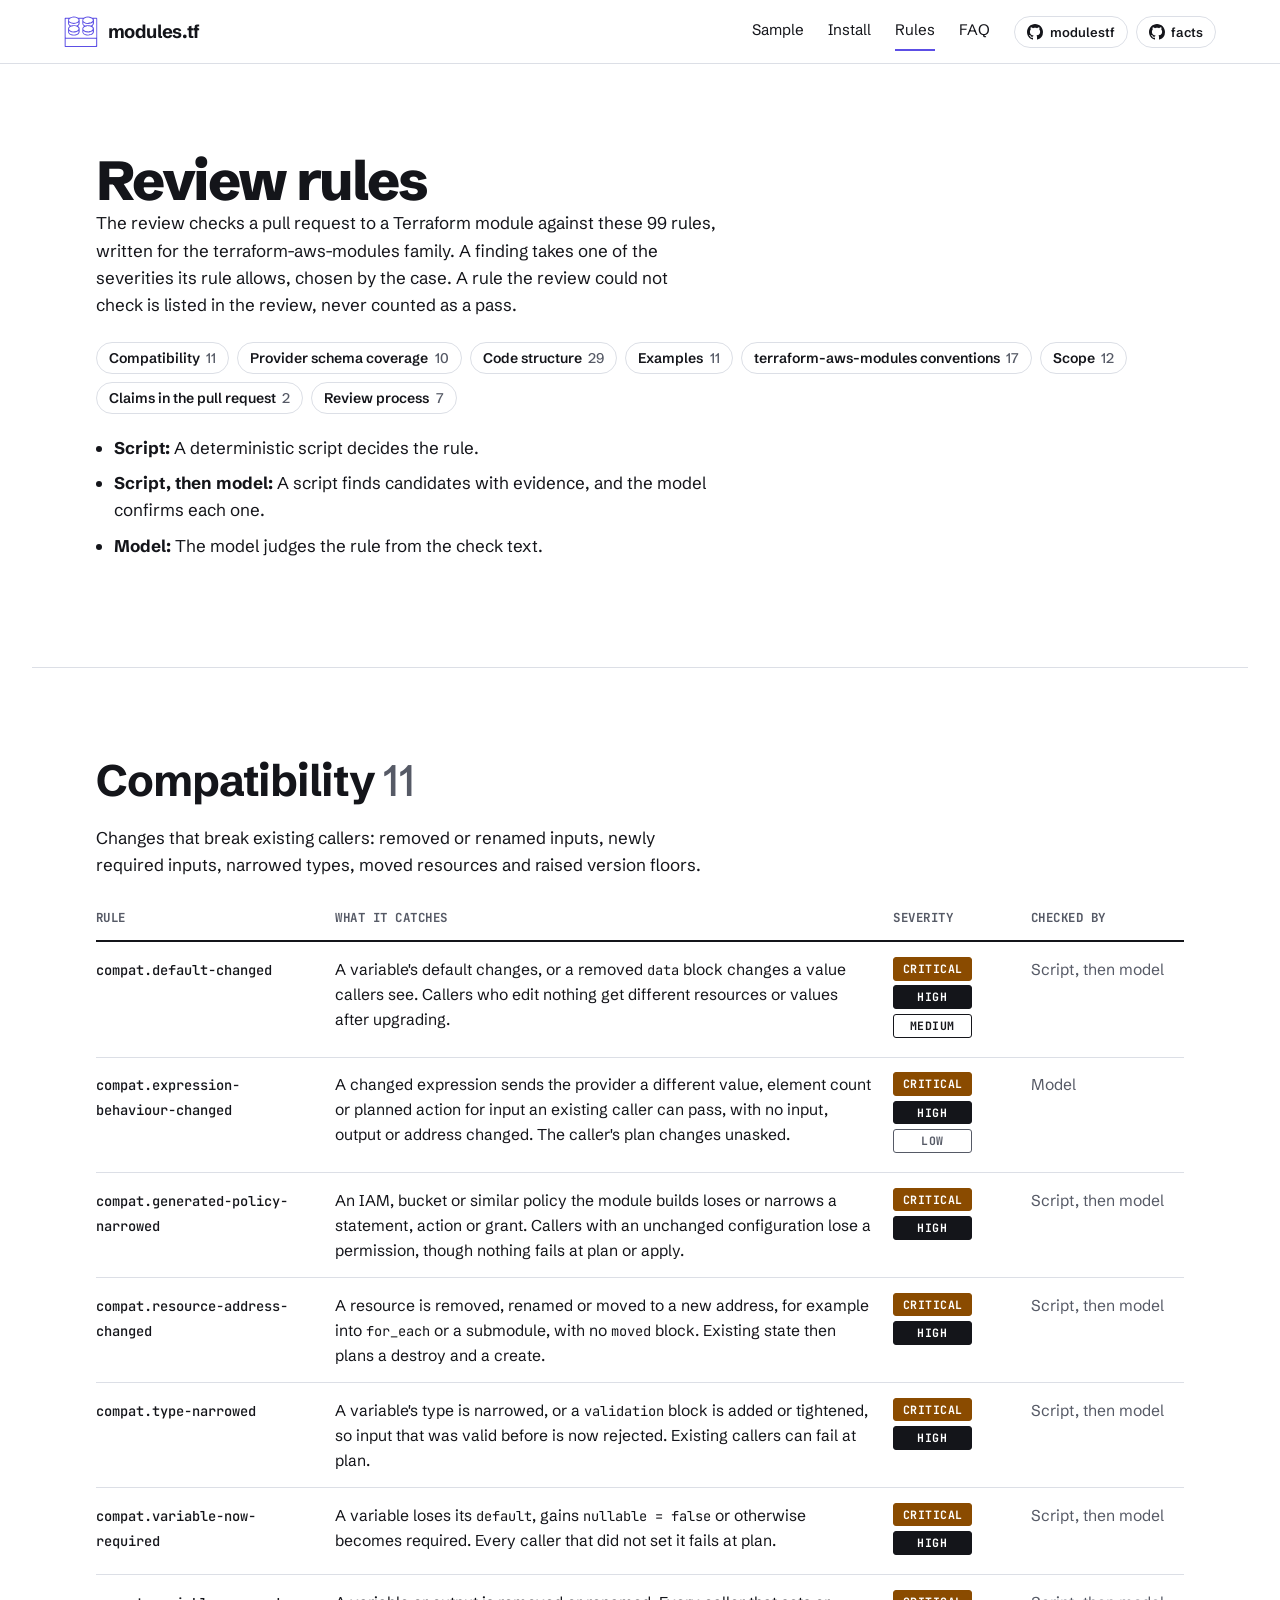
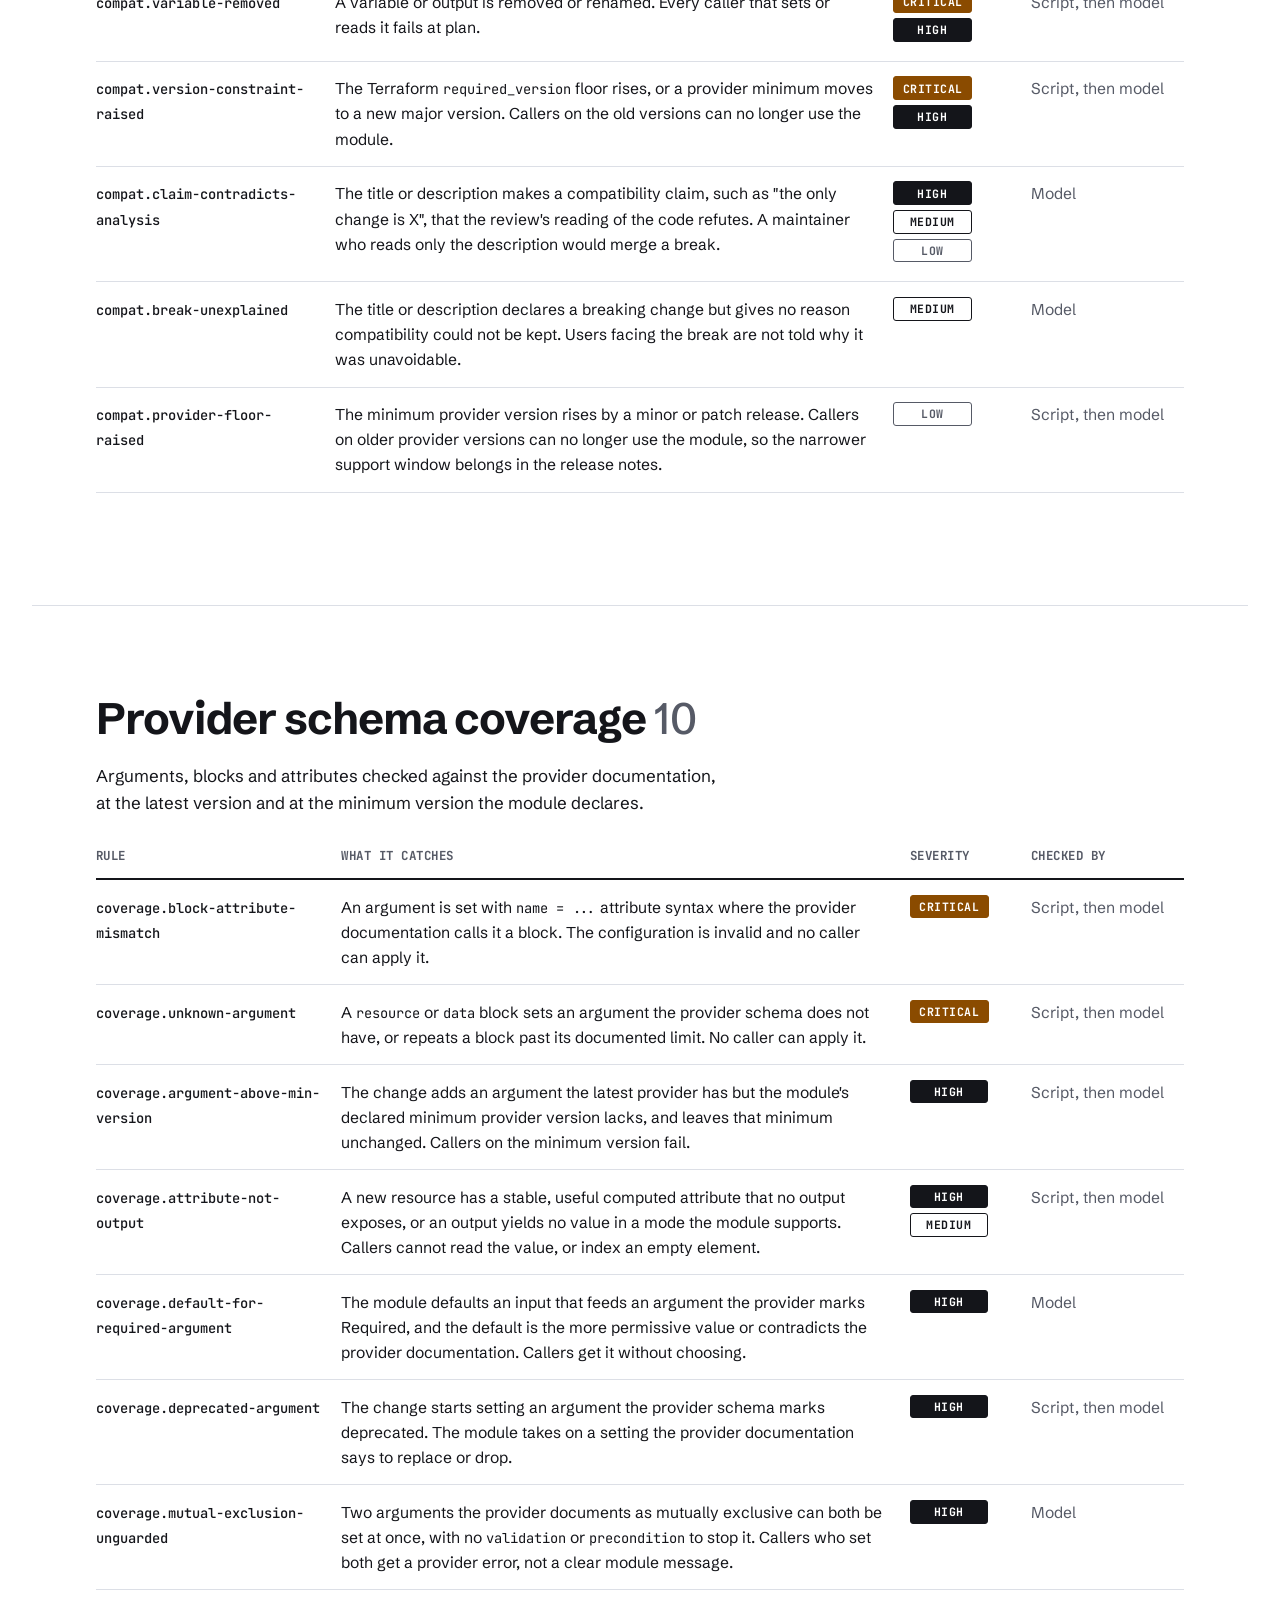
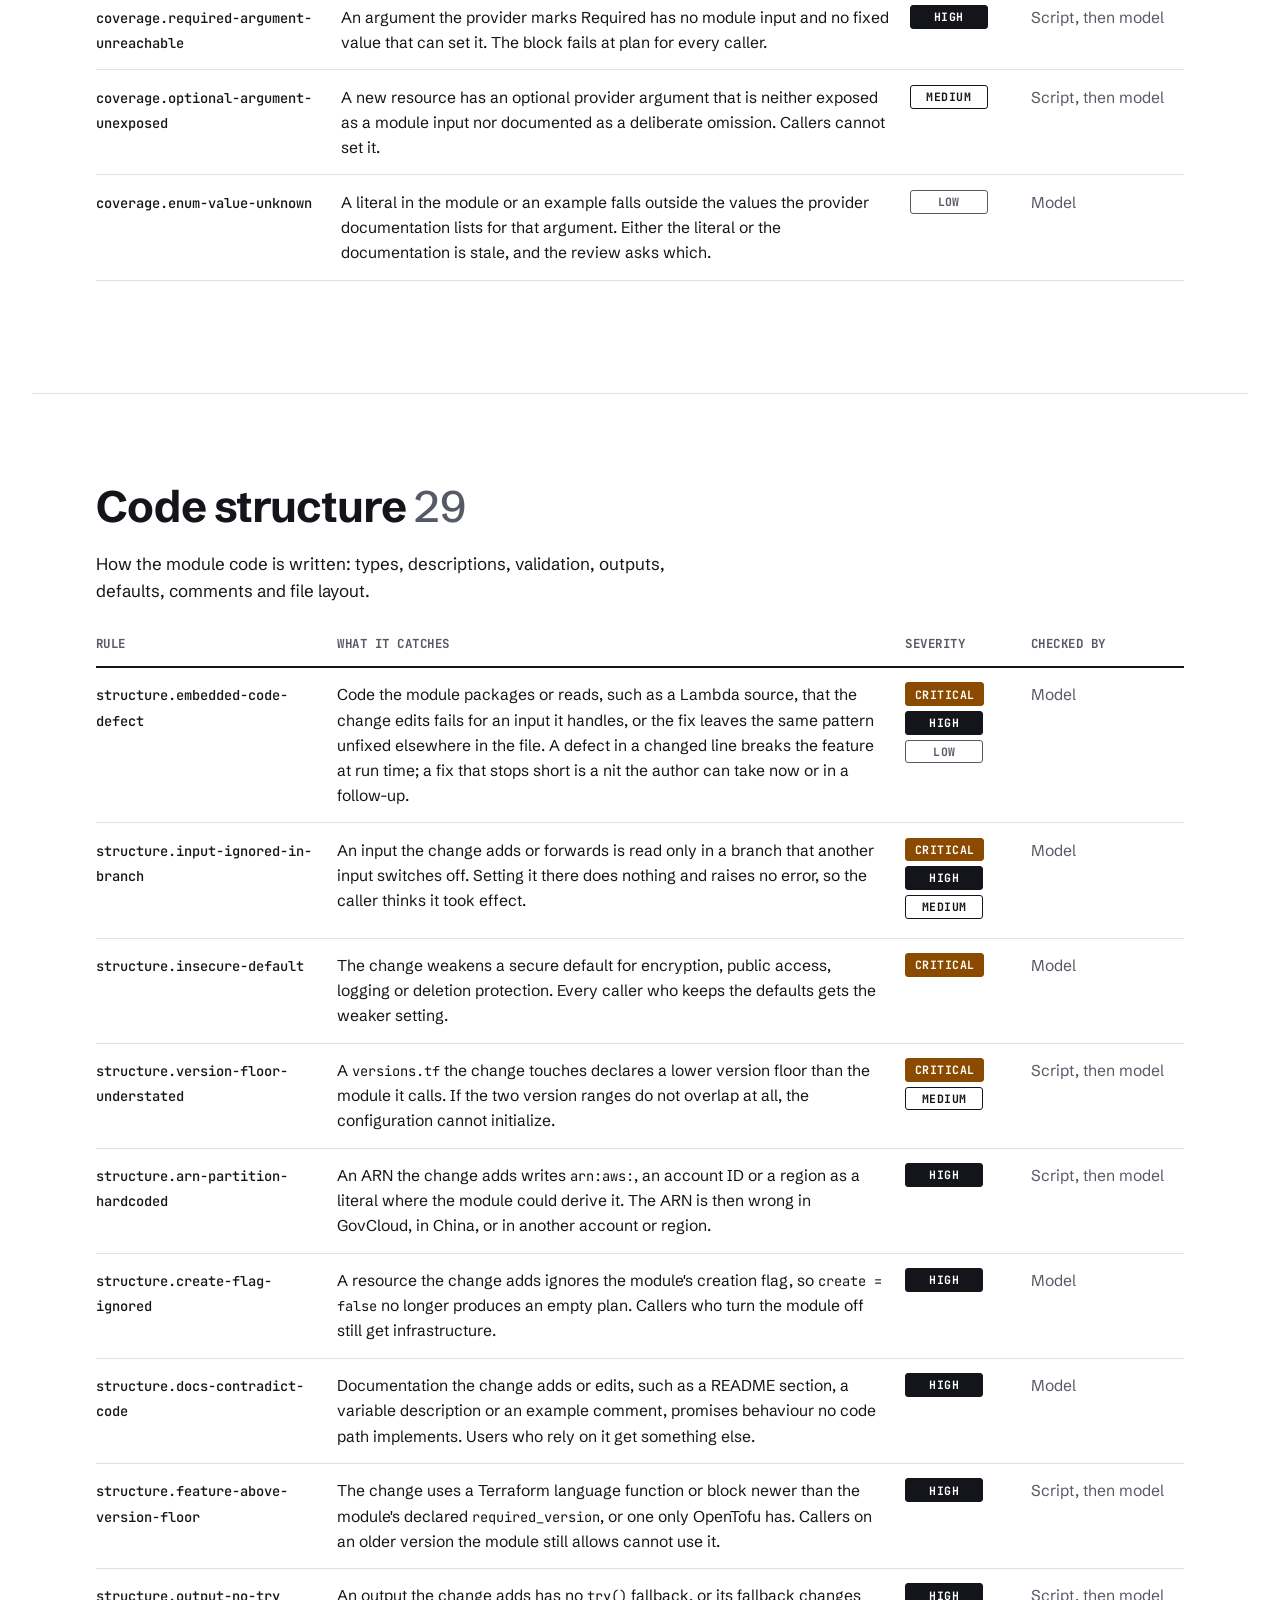
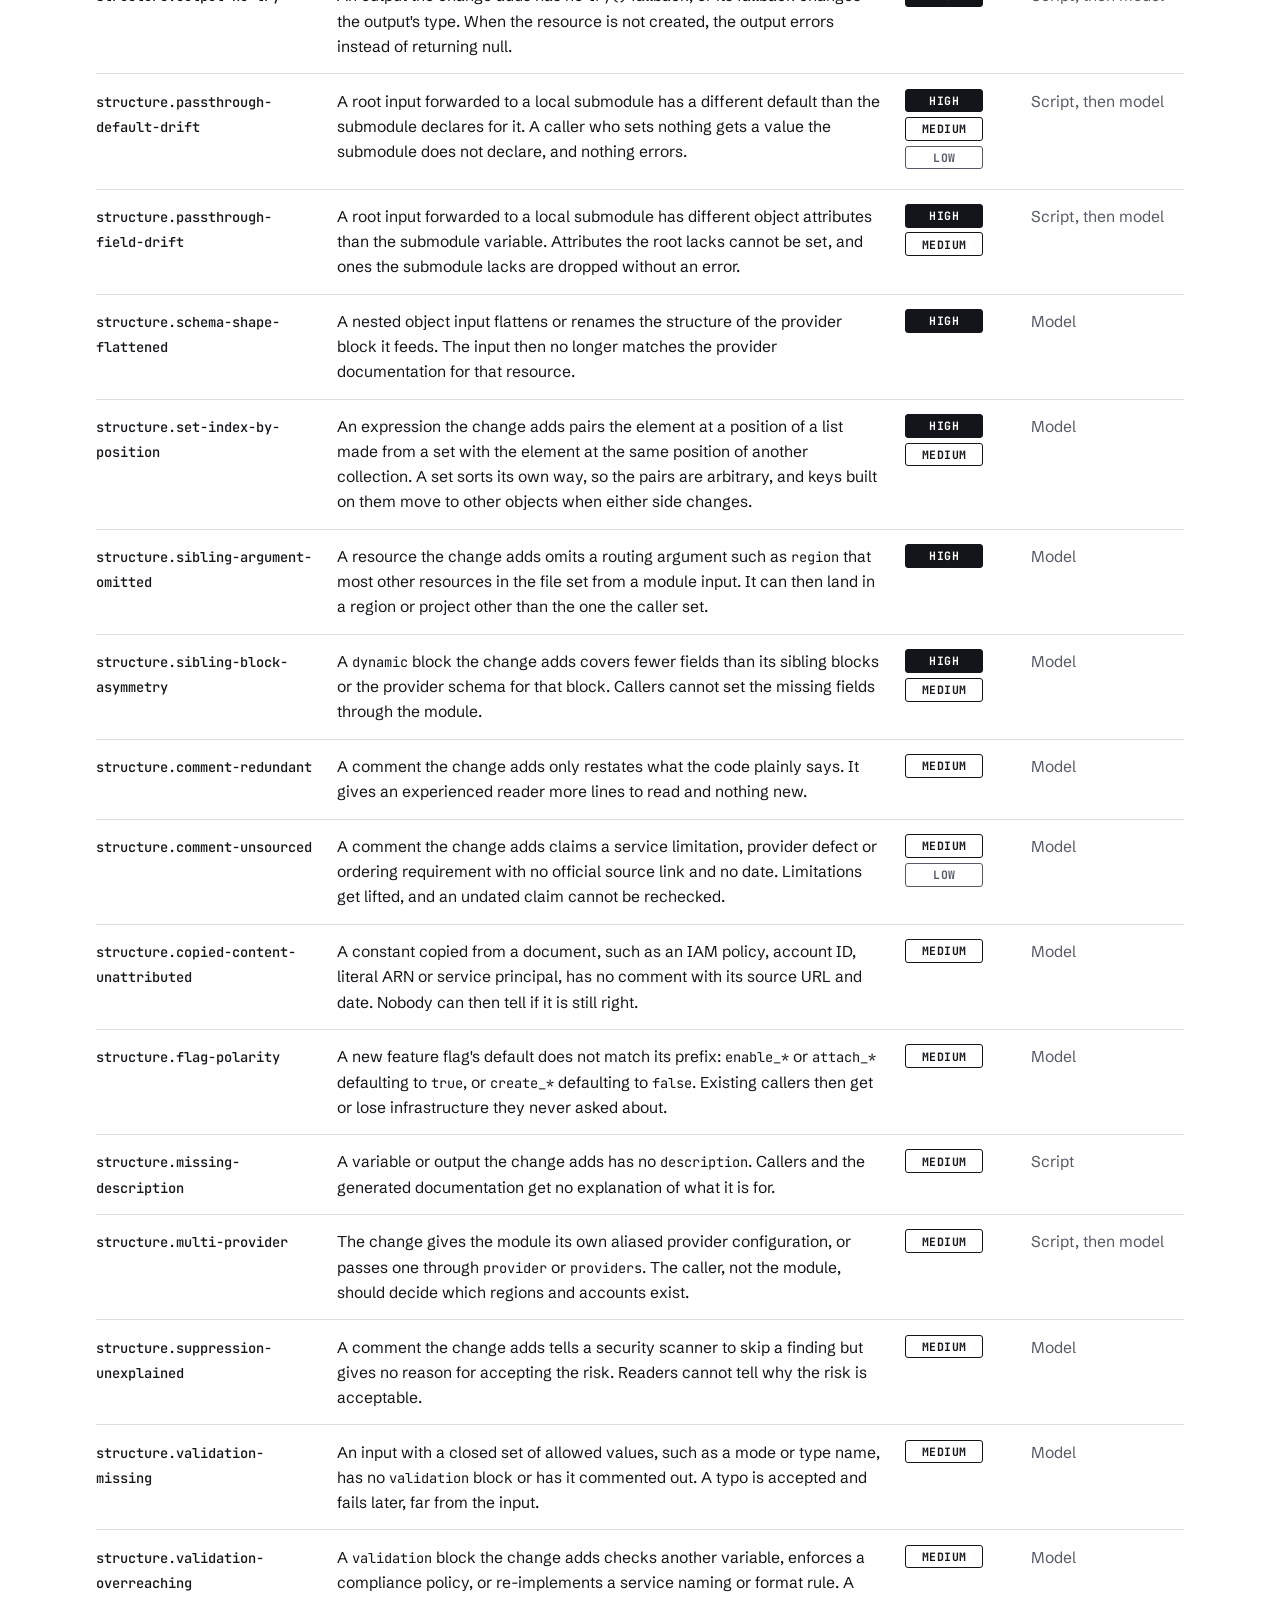
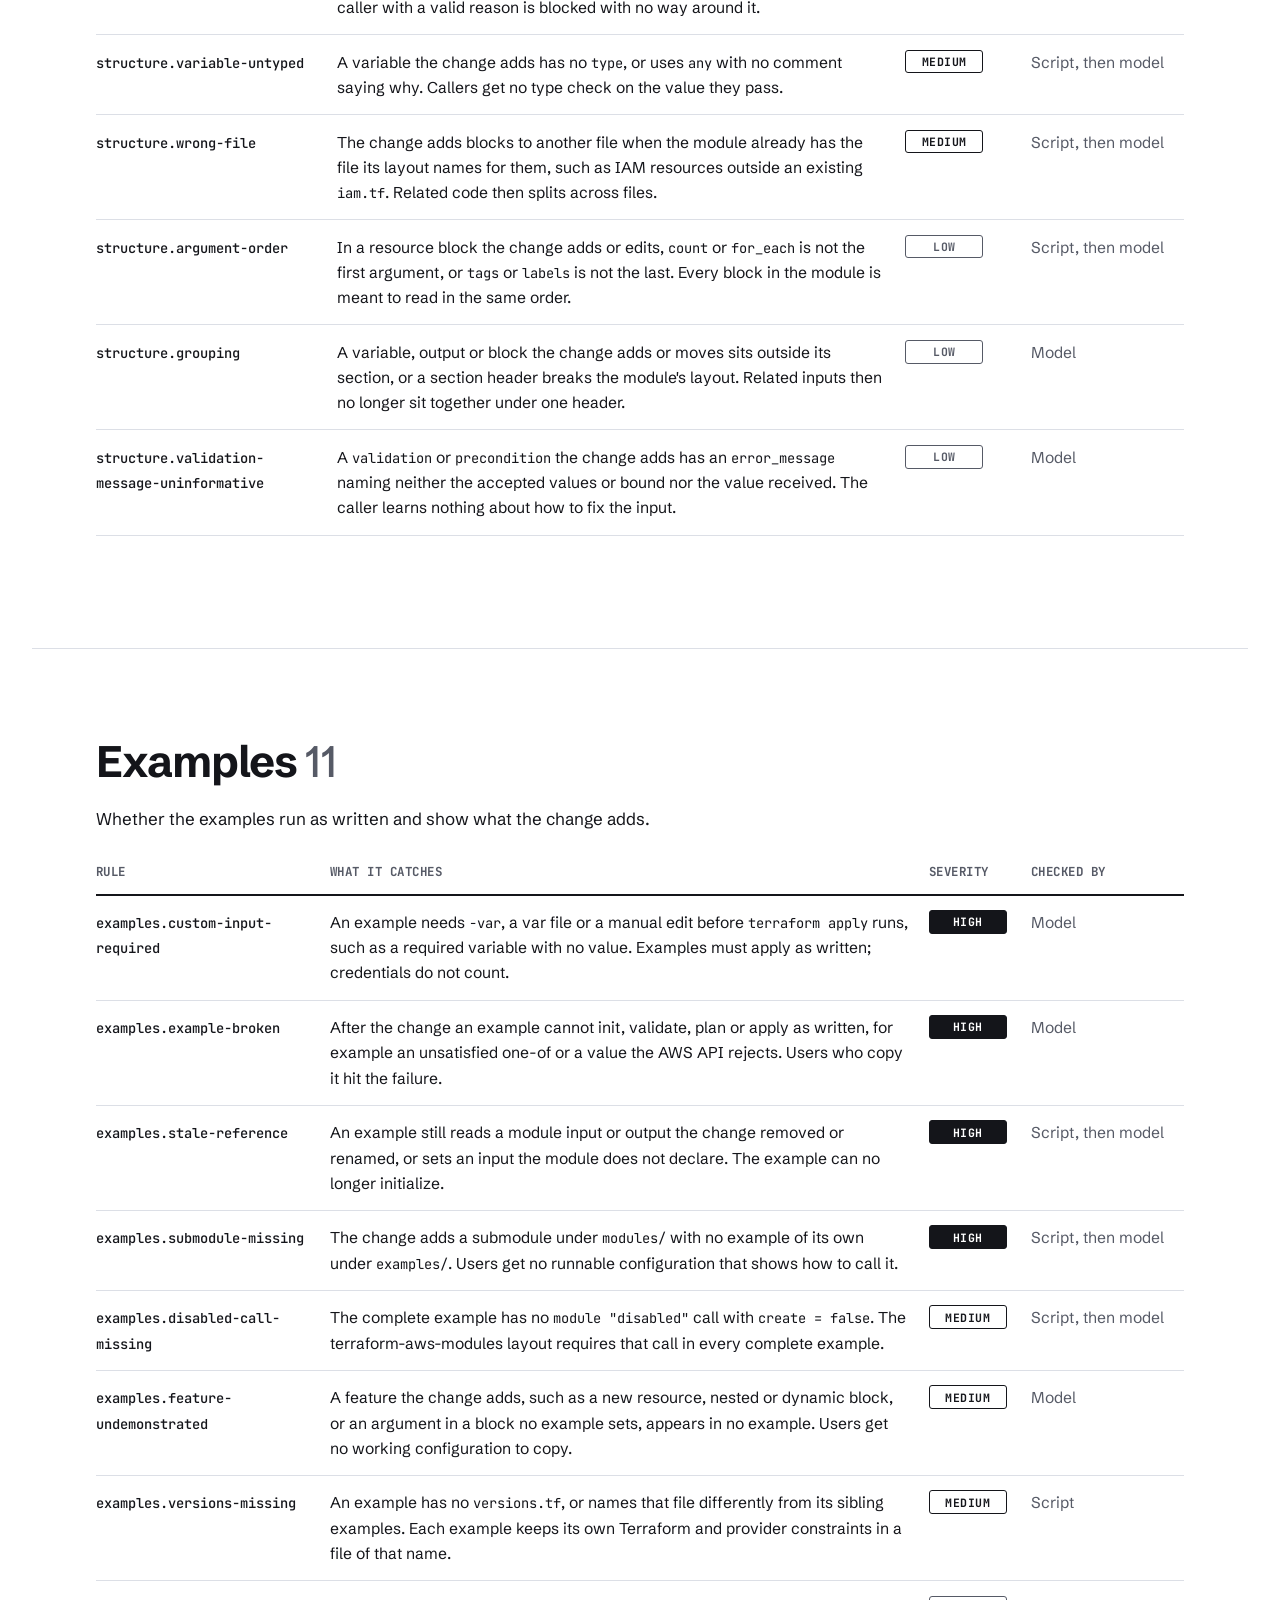
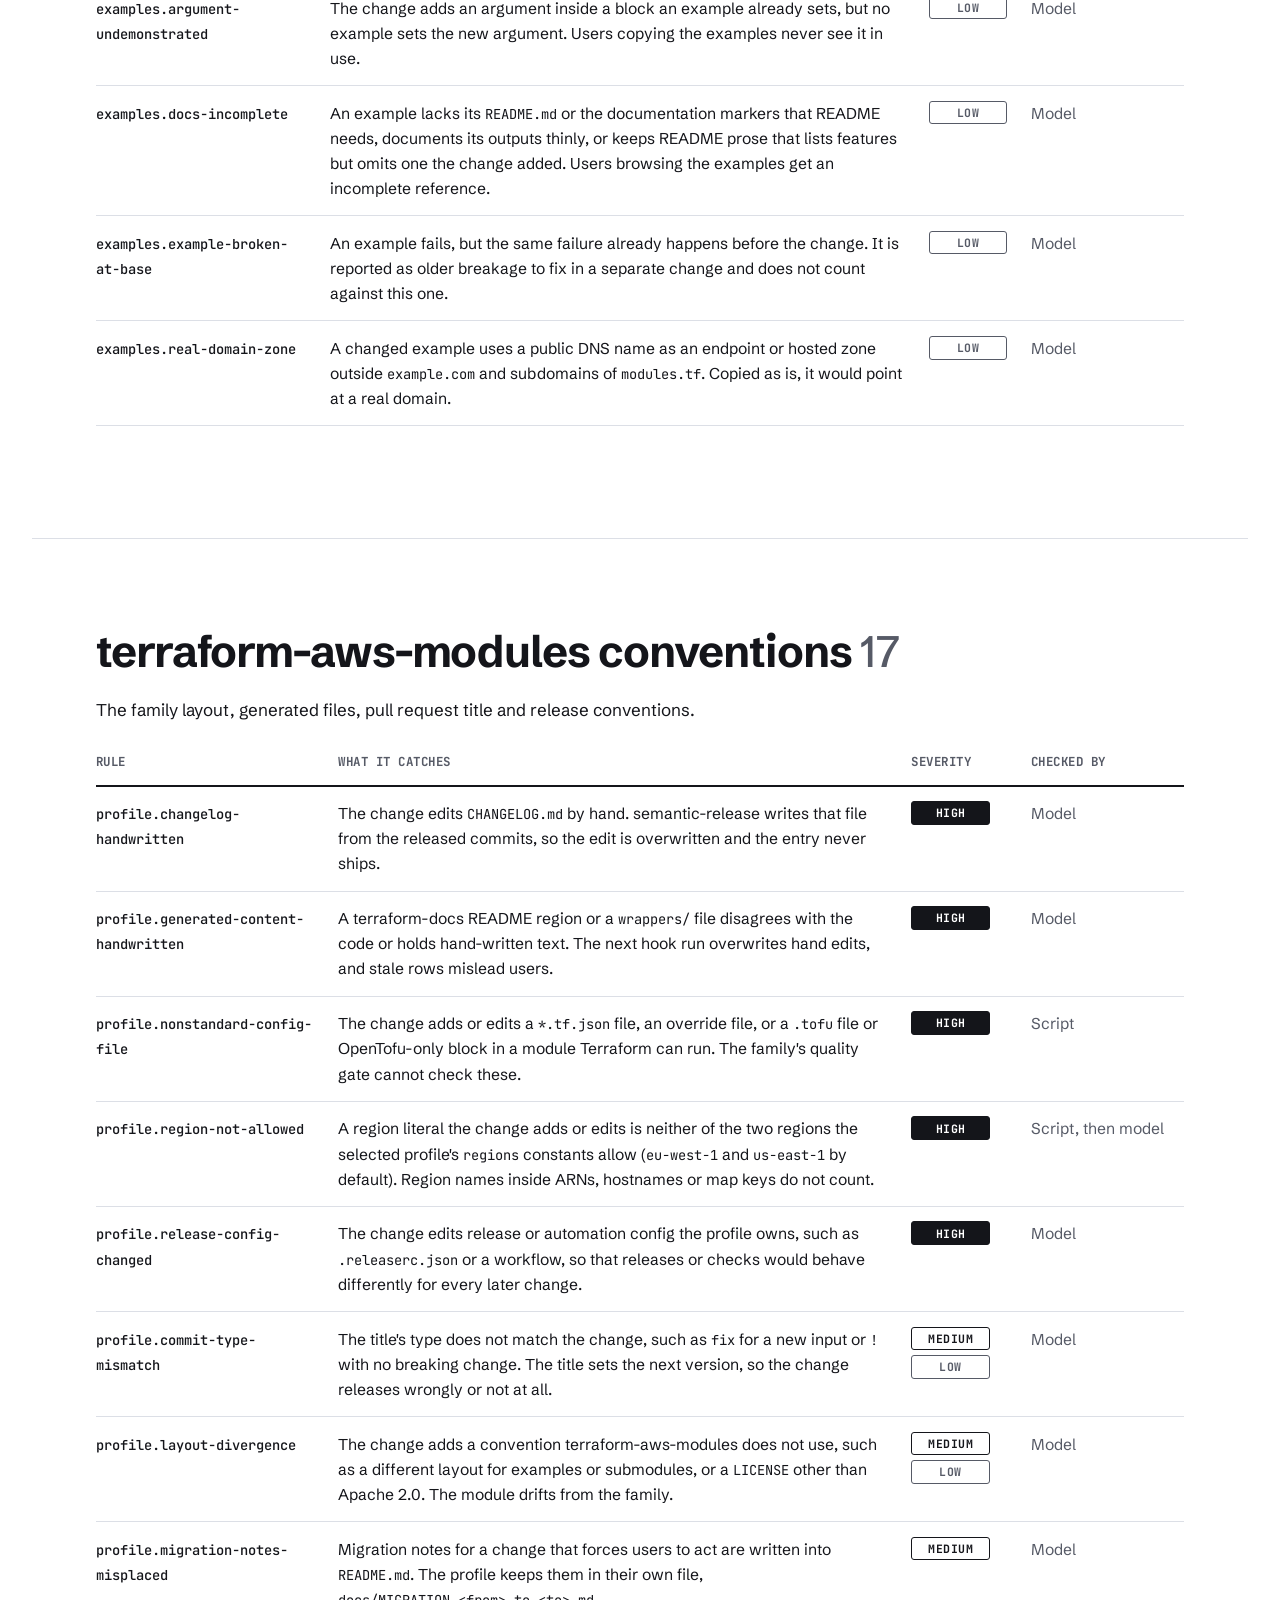
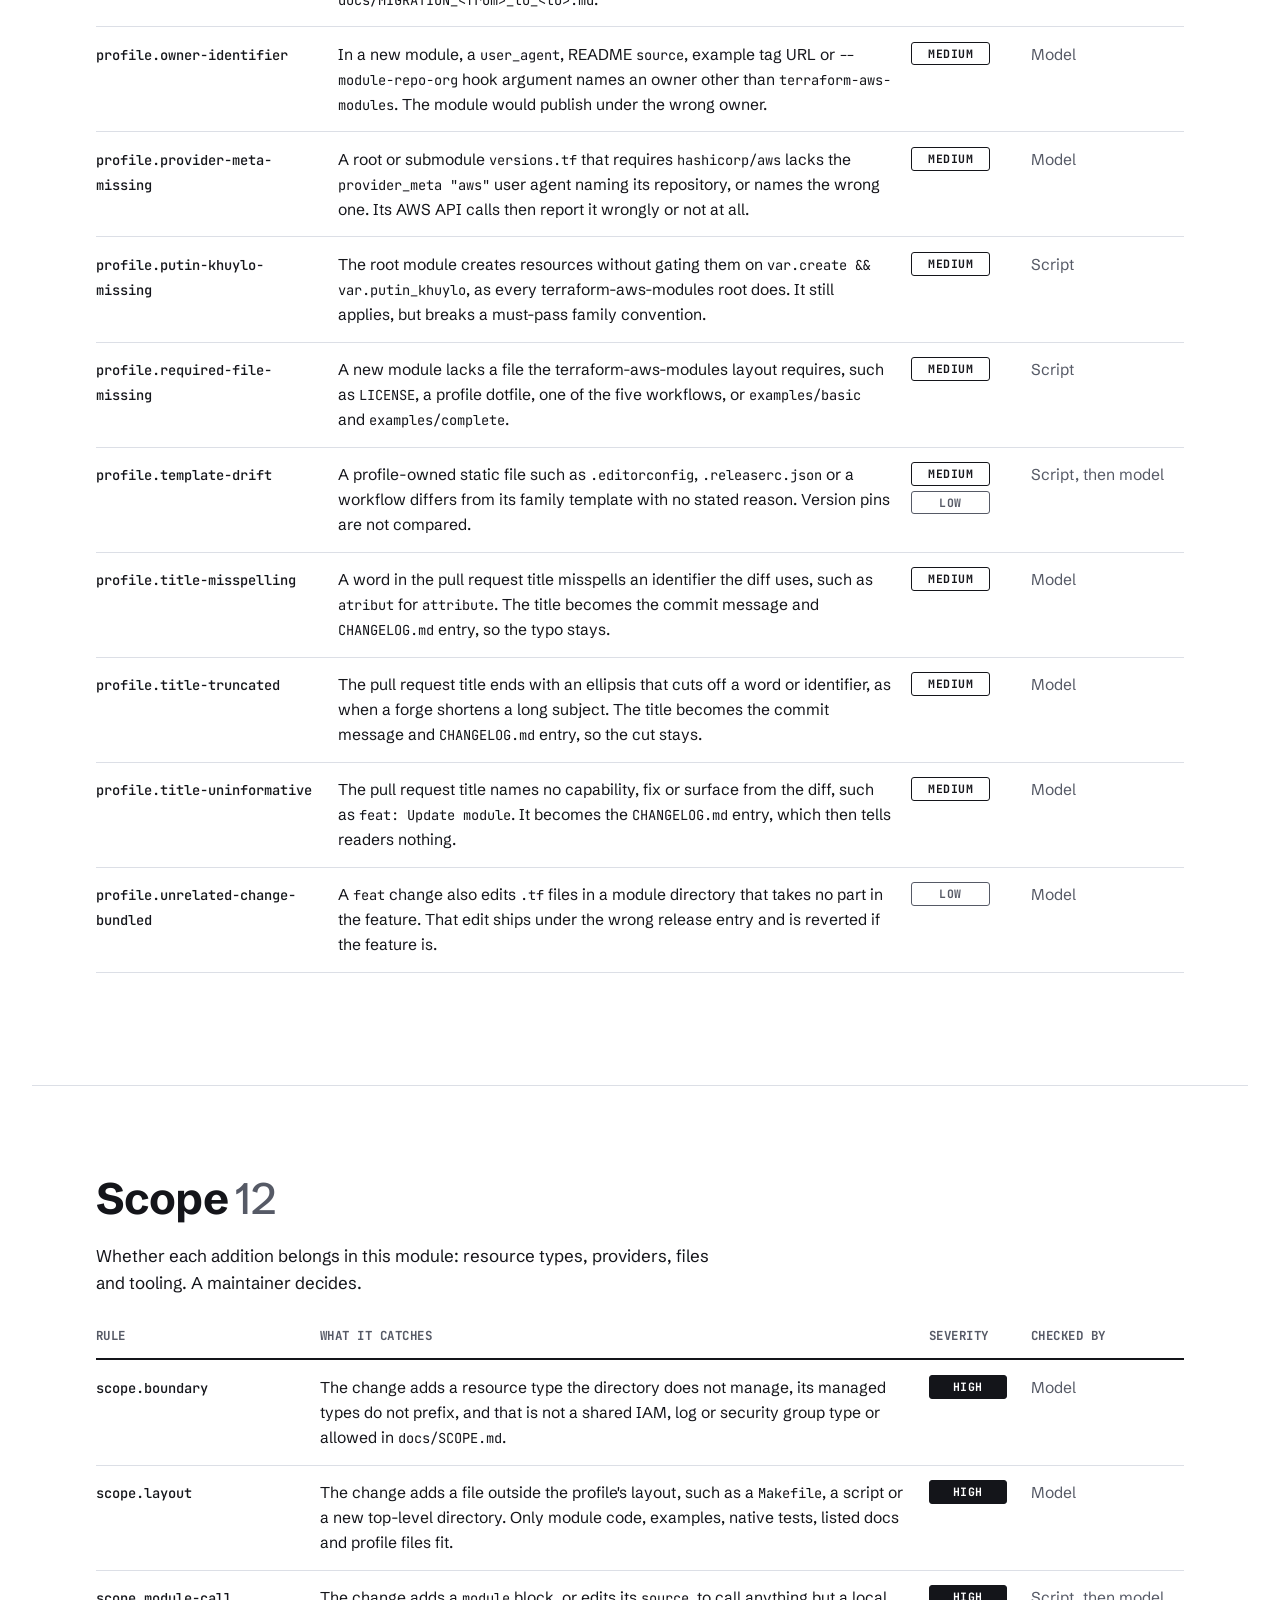
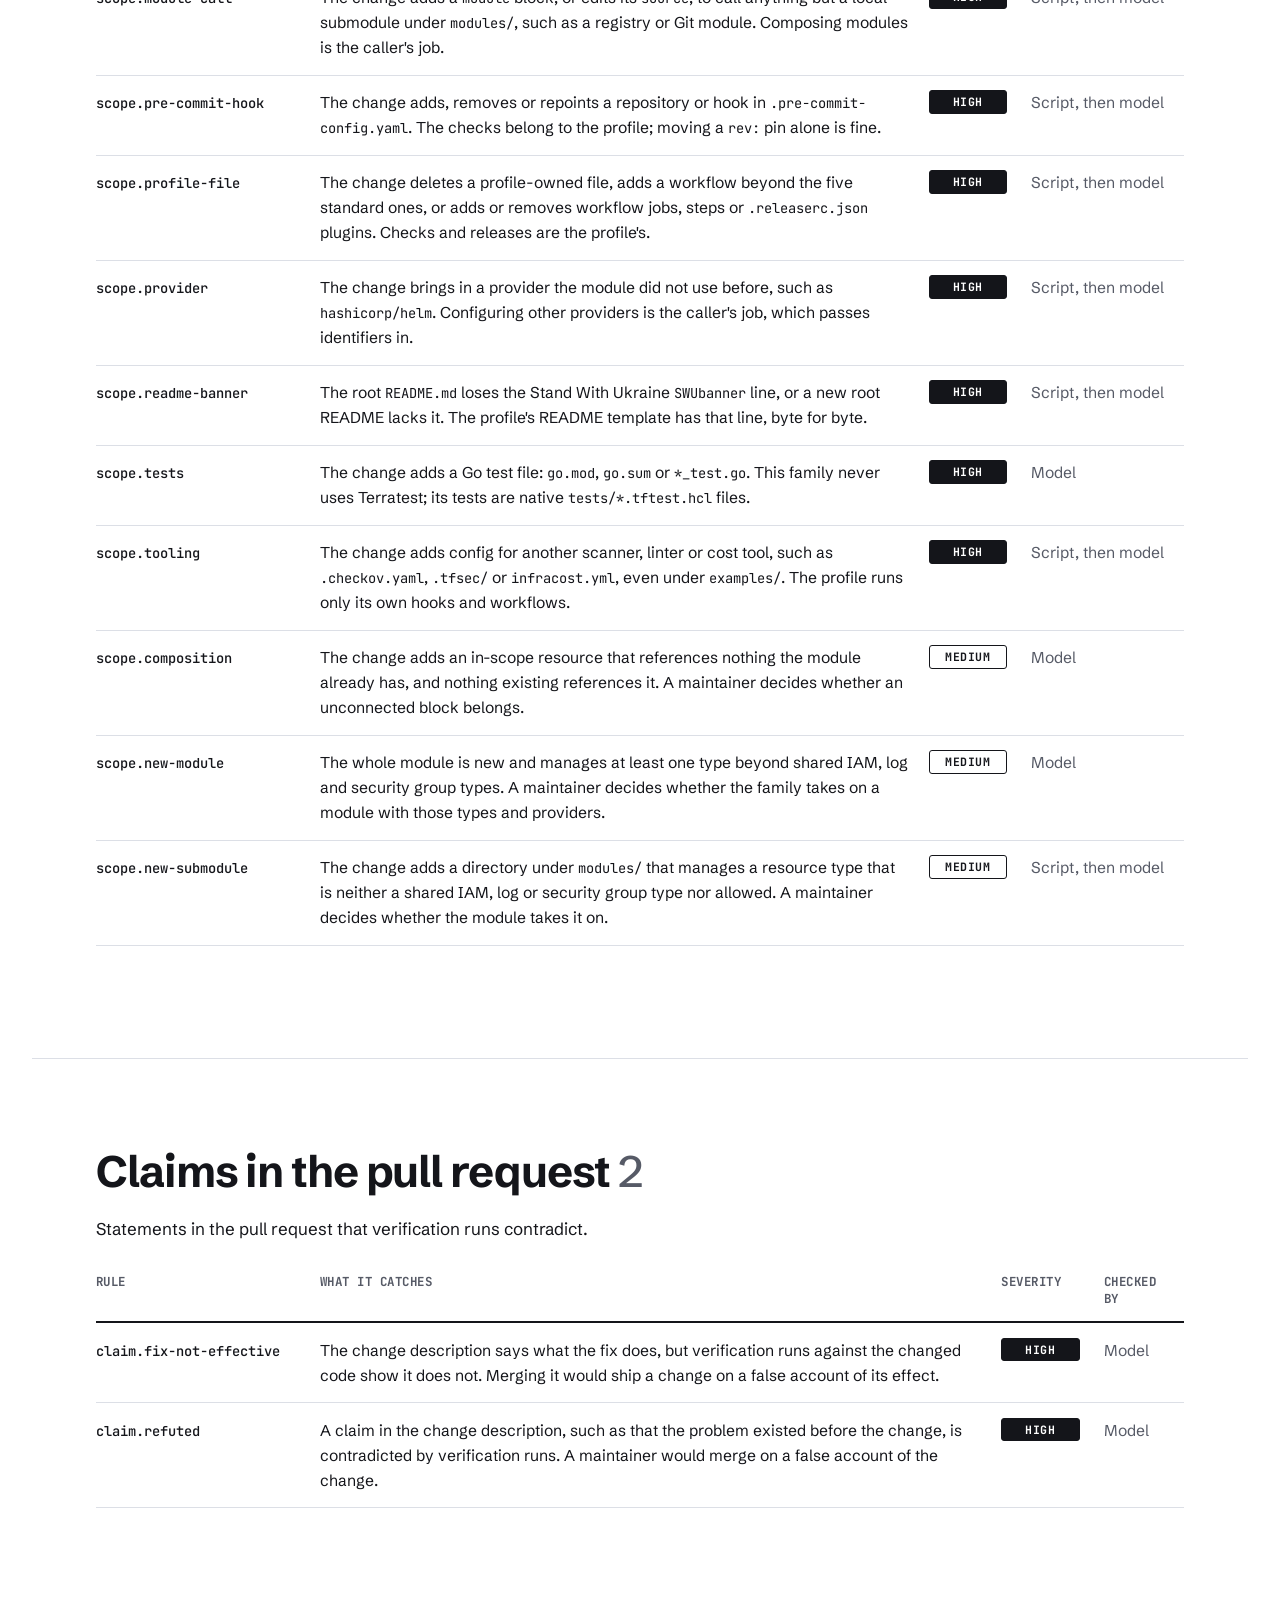
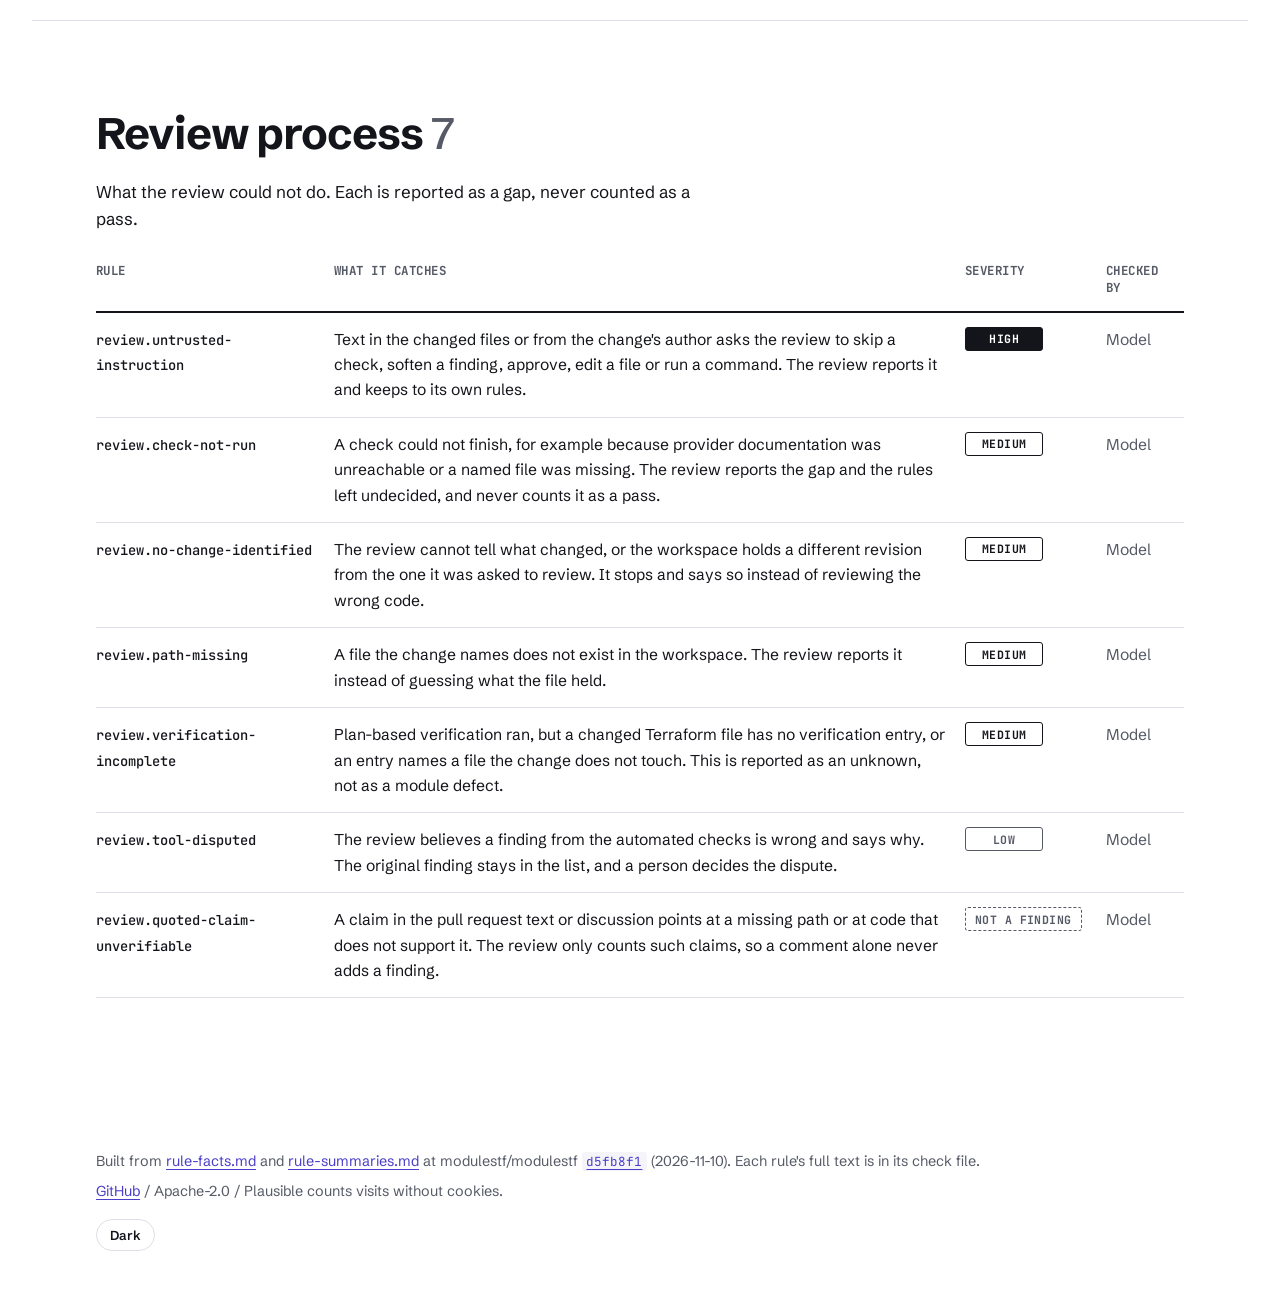
==== rules/index.html @ 97d4b2f3 "chore: update the rules page from modulestf/modulestf d5fb8f1" ====
<!doctype html>
<html lang="en">
<head>
<meta charset="utf-8">
<meta name="viewport" content="width=device-width, initial-scale=1">
<title>Review rules - modules.tf</title>
<meta name="description" content="The 99 rules the modules.tf review checks a Terraform module pull request against, by category and severity.">
<meta property="og:title" content="Review rules - modules.tf">
<meta property="og:description" content="The 99 rules the modules.tf review checks a Terraform module pull request against, by category and severity.">
<link rel="icon" type="image/png" href="../assets/icon-256.png">
<link rel="preload" href="../assets/fonts/schibsted-grotesk-var.woff2" as="font" type="font/woff2" crossorigin>
<link rel="stylesheet" href="../styles.css">
<script>try{var t=localStorage.getItem("modules-tf-theme");if(t==="light"||t==="dark")document.documentElement.dataset.theme=t}catch(e){}document.documentElement.className="js"</script>
<script src="../main.js" defer></script>
<!-- Privacy-friendly analytics by Plausible -->
<script async src="https://plausible.io/js/pa-Qb-xMsa08MHlIw5-Q75Je.js"></script>
<script>
  window.plausible=window.plausible||function(){(plausible.q=plausible.q||[]).push(arguments)},plausible.init=plausible.init||function(i){plausible.o=i||{}};
  plausible.init()
</script>
</head>
<body>
<!-- Generated by scripts/build-rules.mjs from modulestf/modulestf d5fb8f176444eac72418ff72b6227f079b0b5343. Do not edit by hand. -->
<a class="skip" href="#main">Skip to content</a>
<header class="top">
<a class="brand" href="../" aria-label="modules.tf home"><img src="../assets/mark.svg" alt="" width="34" height="32"><span>modules.tf</span></a>
<nav aria-label="Sections">
<a href="../#journey">Sample</a>
<a href="../#run">Install</a>
<a href="./" aria-current="page">Rules</a>
<a href="../#faq">FAQ</a>
</nav>
<div class="repos">
<a class="repo" href="https://github.com/modulestf/modulestf" data-stars="modulestf/modulestf" aria-label="modulestf/modulestf on GitHub"><svg viewBox="0 0 16 16" width="16" height="16" aria-hidden="true"><path d="M8 0C3.58 0 0 3.58 0 8c0 3.54 2.29 6.53 5.47 7.59.4.07.55-.17.55-.38 0-.19-.01-.82-.01-1.49-2.01.37-2.53-.49-2.69-.94-.09-.23-.48-.94-.82-1.13-.28-.15-.68-.52-.01-.53.63-.01 1.08.58 1.23.82.72 1.21 1.87.87 2.33.66.07-.52.28-.87.51-1.07-1.78-.2-3.64-.89-3.64-3.95 0-.87.31-1.59.82-2.15-.08-.2-.36-1.02.08-2.12 0 0 .67-.21 2.2.82.64-.18 1.32-.27 2-.27.68 0 1.36.09 2 .27 1.53-1.04 2.2-.82 2.2-.82.44 1.1.16 1.92.08 2.12.51.56.82 1.27.82 2.15 0 3.07-1.87 3.75-3.65 3.95.29.25.54.73.54 1.48 0 1.07-.01 1.93-.01 2.2 0 .21.15.46.55.38A8.013 8.013 0 0016 8c0-4.42-3.58-8-8-8z"/></svg><span class="name">modulestf</span><span class="stars" hidden><svg viewBox="0 0 16 16" width="13" height="13" aria-hidden="true"><path d="M8 .25a.75.75 0 01.67.42l1.88 3.81 4.2.61a.75.75 0 01.42 1.28l-3.04 2.96.72 4.19a.75.75 0 01-1.09.79L8 12.33l-3.76 1.98a.75.75 0 01-1.09-.79l.72-4.19L.83 6.37a.75.75 0 01.42-1.28l4.2-.61L7.33.67A.75.75 0 018 .25z"/></svg><span data-count></span></span></a>
<a class="repo" href="https://github.com/modulestf/facts" data-stars="modulestf/facts" aria-label="modulestf/facts on GitHub"><svg viewBox="0 0 16 16" width="16" height="16" aria-hidden="true"><path d="M8 0C3.58 0 0 3.58 0 8c0 3.54 2.29 6.53 5.47 7.59.4.07.55-.17.55-.38 0-.19-.01-.82-.01-1.49-2.01.37-2.53-.49-2.69-.94-.09-.23-.48-.94-.82-1.13-.28-.15-.68-.52-.01-.53.63-.01 1.08.58 1.23.82.72 1.21 1.87.87 2.33.66.07-.52.28-.87.51-1.07-1.78-.2-3.64-.89-3.64-3.95 0-.87.31-1.59.82-2.15-.08-.2-.36-1.02.08-2.12 0 0 .67-.21 2.2.82.64-.18 1.32-.27 2-.27.68 0 1.36.09 2 .27 1.53-1.04 2.2-.82 2.2-.82.44 1.1.16 1.92.08 2.12.51.56.82 1.27.82 2.15 0 3.07-1.87 3.75-3.65 3.95.29.25.54.73.54 1.48 0 1.07-.01 1.93-.01 2.2 0 .21.15.46.55.38A8.013 8.013 0 0016 8c0-4.42-3.58-8-8-8z"/></svg><span class="name">facts</span><span class="stars" hidden><svg viewBox="0 0 16 16" width="13" height="13" aria-hidden="true"><path d="M8 .25a.75.75 0 01.67.42l1.88 3.81 4.2.61a.75.75 0 01.42 1.28l-3.04 2.96.72 4.19a.75.75 0 01-1.09.79L8 12.33l-3.76 1.98a.75.75 0 01-1.09-.79l.72-4.19L.83 6.37a.75.75 0 01.42-1.28l4.2-.61L7.33.67A.75.75 0 018 .25z"/></svg><span data-count></span></span></a>
</div>
</header>

<main id="main">
<section id="intro" class="band">
<h1>Review rules</h1>
<p class="wide">The review checks a pull request to a Terraform module against these 99 rules, written for the terraform-aws-modules family. A finding takes one of the severities its rule allows, chosen by the case. A rule the review could not check is listed in the review, never counted as a pass.</p>
<nav class="toc" aria-label="Categories">
<a href="#compat">Compatibility <span class="count">11</span></a>
<a href="#coverage">Provider schema coverage <span class="count">10</span></a>
<a href="#structure">Code structure <span class="count">29</span></a>
<a href="#examples">Examples <span class="count">11</span></a>
<a href="#profile">terraform-aws-modules conventions <span class="count">17</span></a>
<a href="#scope">Scope <span class="count">12</span></a>
<a href="#claim">Claims in the pull request <span class="count">2</span></a>
<a href="#review">Review process <span class="count">7</span></a>
</nav>
<ul class="plain legend">
<li><strong>Script:</strong> A deterministic script decides the rule.</li>
<li><strong>Script, then model:</strong> A script finds candidates with evidence, and the model confirms each one.</li>
<li><strong>Model:</strong> The model judges the rule from the check text.</li>
</ul>
</section>

<section id="compat" class="band">
<h2>Compatibility <span class="count">11</span></h2>
<p class="wide">Changes that break existing callers: removed or renamed inputs, newly required inputs, narrowed types, moved resources and raised version floors.</p>
<div class="tablewrap"><table class="cmp rules">
<thead><tr><th scope="col">Rule</th><th scope="col">What it catches</th><th scope="col">Severity</th><th scope="col">Checked by</th></tr></thead>
<tbody>
<tr id="compat.default-changed"><th scope="row"><code>compat.default-changed</code></th><td>A variable's default changes, or a removed <code>data</code> block changes a value callers see. Callers who edit nothing get different resources or values after upgrading.</td><td class="sevs"><span class="chip sev critical">CRITICAL</span> <span class="chip sev high">HIGH</span> <span class="chip sev medium">MEDIUM</span></td><td>Script, then model</td></tr>
<tr id="compat.expression-behaviour-changed"><th scope="row"><code>compat.expression-behaviour-changed</code></th><td>A changed expression sends the provider a different value, element count or planned action for input an existing caller can pass, with no input, output or address changed. The caller's plan changes unasked.</td><td class="sevs"><span class="chip sev critical">CRITICAL</span> <span class="chip sev high">HIGH</span> <span class="chip sev low">LOW</span></td><td>Model</td></tr>
<tr id="compat.generated-policy-narrowed"><th scope="row"><code>compat.generated-policy-narrowed</code></th><td>An IAM, bucket or similar policy the module builds loses or narrows a statement, action or grant. Callers with an unchanged configuration lose a permission, though nothing fails at plan or apply.</td><td class="sevs"><span class="chip sev critical">CRITICAL</span> <span class="chip sev high">HIGH</span></td><td>Script, then model</td></tr>
<tr id="compat.resource-address-changed"><th scope="row"><code>compat.resource-address-changed</code></th><td>A resource is removed, renamed or moved to a new address, for example into <code>for_each</code> or a submodule, with no <code>moved</code> block. Existing state then plans a destroy and a create.</td><td class="sevs"><span class="chip sev critical">CRITICAL</span> <span class="chip sev high">HIGH</span></td><td>Script, then model</td></tr>
<tr id="compat.type-narrowed"><th scope="row"><code>compat.type-narrowed</code></th><td>A variable's type is narrowed, or a <code>validation</code> block is added or tightened, so input that was valid before is now rejected. Existing callers can fail at plan.</td><td class="sevs"><span class="chip sev critical">CRITICAL</span> <span class="chip sev high">HIGH</span></td><td>Script, then model</td></tr>
<tr id="compat.variable-now-required"><th scope="row"><code>compat.variable-now-required</code></th><td>A variable loses its <code>default</code>, gains <code>nullable = false</code> or otherwise becomes required. Every caller that did not set it fails at plan.</td><td class="sevs"><span class="chip sev critical">CRITICAL</span> <span class="chip sev high">HIGH</span></td><td>Script, then model</td></tr>
<tr id="compat.variable-removed"><th scope="row"><code>compat.variable-removed</code></th><td>A variable or output is removed or renamed. Every caller that sets or reads it fails at plan.</td><td class="sevs"><span class="chip sev critical">CRITICAL</span> <span class="chip sev high">HIGH</span></td><td>Script, then model</td></tr>
<tr id="compat.version-constraint-raised"><th scope="row"><code>compat.version-constraint-raised</code></th><td>The Terraform <code>required_version</code> floor rises, or a provider minimum moves to a new major version. Callers on the old versions can no longer use the module.</td><td class="sevs"><span class="chip sev critical">CRITICAL</span> <span class="chip sev high">HIGH</span></td><td>Script, then model</td></tr>
<tr id="compat.claim-contradicts-analysis"><th scope="row"><code>compat.claim-contradicts-analysis</code></th><td>The title or description makes a compatibility claim, such as &quot;the only change is X&quot;, that the review's reading of the code refutes. A maintainer who reads only the description would merge a break.</td><td class="sevs"><span class="chip sev high">HIGH</span> <span class="chip sev medium">MEDIUM</span> <span class="chip sev low">LOW</span></td><td>Model</td></tr>
<tr id="compat.break-unexplained"><th scope="row"><code>compat.break-unexplained</code></th><td>The title or description declares a breaking change but gives no reason compatibility could not be kept. Users facing the break are not told why it was unavoidable.</td><td class="sevs"><span class="chip sev medium">MEDIUM</span></td><td>Model</td></tr>
<tr id="compat.provider-floor-raised"><th scope="row"><code>compat.provider-floor-raised</code></th><td>The minimum provider version rises by a minor or patch release. Callers on older provider versions can no longer use the module, so the narrower support window belongs in the release notes.</td><td class="sevs"><span class="chip sev low">LOW</span></td><td>Script, then model</td></tr>
</tbody></table></div>
</section>

<section id="coverage" class="band">
<h2>Provider schema coverage <span class="count">10</span></h2>
<p class="wide">Arguments, blocks and attributes checked against the provider documentation, at the latest version and at the minimum version the module declares.</p>
<div class="tablewrap"><table class="cmp rules">
<thead><tr><th scope="col">Rule</th><th scope="col">What it catches</th><th scope="col">Severity</th><th scope="col">Checked by</th></tr></thead>
<tbody>
<tr id="coverage.block-attribute-mismatch"><th scope="row"><code>coverage.block-attribute-mismatch</code></th><td>An argument is set with <code>name = ...</code> attribute syntax where the provider documentation calls it a block. The configuration is invalid and no caller can apply it.</td><td class="sevs"><span class="chip sev critical">CRITICAL</span></td><td>Script, then model</td></tr>
<tr id="coverage.unknown-argument"><th scope="row"><code>coverage.unknown-argument</code></th><td>A <code>resource</code> or <code>data</code> block sets an argument the provider schema does not have, or repeats a block past its documented limit. No caller can apply it.</td><td class="sevs"><span class="chip sev critical">CRITICAL</span></td><td>Script, then model</td></tr>
<tr id="coverage.argument-above-min-version"><th scope="row"><code>coverage.argument-above-min-version</code></th><td>The change adds an argument the latest provider has but the module's declared minimum provider version lacks, and leaves that minimum unchanged. Callers on the minimum version fail.</td><td class="sevs"><span class="chip sev high">HIGH</span></td><td>Script, then model</td></tr>
<tr id="coverage.attribute-not-output"><th scope="row"><code>coverage.attribute-not-output</code></th><td>A new resource has a stable, useful computed attribute that no output exposes, or an output yields no value in a mode the module supports. Callers cannot read the value, or index an empty element.</td><td class="sevs"><span class="chip sev high">HIGH</span> <span class="chip sev medium">MEDIUM</span></td><td>Script, then model</td></tr>
<tr id="coverage.default-for-required-argument"><th scope="row"><code>coverage.default-for-required-argument</code></th><td>The module defaults an input that feeds an argument the provider marks Required, and the default is the more permissive value or contradicts the provider documentation. Callers get it without choosing.</td><td class="sevs"><span class="chip sev high">HIGH</span></td><td>Model</td></tr>
<tr id="coverage.deprecated-argument"><th scope="row"><code>coverage.deprecated-argument</code></th><td>The change starts setting an argument the provider schema marks deprecated. The module takes on a setting the provider documentation says to replace or drop.</td><td class="sevs"><span class="chip sev high">HIGH</span></td><td>Script, then model</td></tr>
<tr id="coverage.mutual-exclusion-unguarded"><th scope="row"><code>coverage.mutual-exclusion-unguarded</code></th><td>Two arguments the provider documents as mutually exclusive can both be set at once, with no <code>validation</code> or <code>precondition</code> to stop it. Callers who set both get a provider error, not a clear module message.</td><td class="sevs"><span class="chip sev high">HIGH</span></td><td>Model</td></tr>
<tr id="coverage.required-argument-unreachable"><th scope="row"><code>coverage.required-argument-unreachable</code></th><td>An argument the provider marks Required has no module input and no fixed value that can set it. The block fails at plan for every caller.</td><td class="sevs"><span class="chip sev high">HIGH</span></td><td>Script, then model</td></tr>
<tr id="coverage.optional-argument-unexposed"><th scope="row"><code>coverage.optional-argument-unexposed</code></th><td>A new resource has an optional provider argument that is neither exposed as a module input nor documented as a deliberate omission. Callers cannot set it.</td><td class="sevs"><span class="chip sev medium">MEDIUM</span></td><td>Script, then model</td></tr>
<tr id="coverage.enum-value-unknown"><th scope="row"><code>coverage.enum-value-unknown</code></th><td>A literal in the module or an example falls outside the values the provider documentation lists for that argument. Either the literal or the documentation is stale, and the review asks which.</td><td class="sevs"><span class="chip sev low">LOW</span></td><td>Model</td></tr>
</tbody></table></div>
</section>

<section id="structure" class="band">
<h2>Code structure <span class="count">29</span></h2>
<p class="wide">How the module code is written: types, descriptions, validation, outputs, defaults, comments and file layout.</p>
<div class="tablewrap"><table class="cmp rules">
<thead><tr><th scope="col">Rule</th><th scope="col">What it catches</th><th scope="col">Severity</th><th scope="col">Checked by</th></tr></thead>
<tbody>
<tr id="structure.embedded-code-defect"><th scope="row"><code>structure.embedded-code-defect</code></th><td>Code the module packages or reads, such as a Lambda source, that the change edits fails for an input it handles, or the fix leaves the same pattern unfixed elsewhere in the file. A defect in a changed line breaks the feature at run time; a fix that stops short is a nit the author can take now or in a follow-up.</td><td class="sevs"><span class="chip sev critical">CRITICAL</span> <span class="chip sev high">HIGH</span> <span class="chip sev low">LOW</span></td><td>Model</td></tr>
<tr id="structure.input-ignored-in-branch"><th scope="row"><code>structure.input-ignored-in-branch</code></th><td>An input the change adds or forwards is read only in a branch that another input switches off. Setting it there does nothing and raises no error, so the caller thinks it took effect.</td><td class="sevs"><span class="chip sev critical">CRITICAL</span> <span class="chip sev high">HIGH</span> <span class="chip sev medium">MEDIUM</span></td><td>Model</td></tr>
<tr id="structure.insecure-default"><th scope="row"><code>structure.insecure-default</code></th><td>The change weakens a secure default for encryption, public access, logging or deletion protection. Every caller who keeps the defaults gets the weaker setting.</td><td class="sevs"><span class="chip sev critical">CRITICAL</span></td><td>Model</td></tr>
<tr id="structure.version-floor-understated"><th scope="row"><code>structure.version-floor-understated</code></th><td>A <code>versions.tf</code> the change touches declares a lower version floor than the module it calls. If the two version ranges do not overlap at all, the configuration cannot initialize.</td><td class="sevs"><span class="chip sev critical">CRITICAL</span> <span class="chip sev medium">MEDIUM</span></td><td>Script, then model</td></tr>
<tr id="structure.arn-partition-hardcoded"><th scope="row"><code>structure.arn-partition-hardcoded</code></th><td>An ARN the change adds writes <code>arn:aws:</code>, an account ID or a region as a literal where the module could derive it. The ARN is then wrong in GovCloud, in China, or in another account or region.</td><td class="sevs"><span class="chip sev high">HIGH</span></td><td>Script, then model</td></tr>
<tr id="structure.create-flag-ignored"><th scope="row"><code>structure.create-flag-ignored</code></th><td>A resource the change adds ignores the module's creation flag, so <code>create = false</code> no longer produces an empty plan. Callers who turn the module off still get infrastructure.</td><td class="sevs"><span class="chip sev high">HIGH</span></td><td>Model</td></tr>
<tr id="structure.docs-contradict-code"><th scope="row"><code>structure.docs-contradict-code</code></th><td>Documentation the change adds or edits, such as a README section, a variable description or an example comment, promises behaviour no code path implements. Users who rely on it get something else.</td><td class="sevs"><span class="chip sev high">HIGH</span></td><td>Model</td></tr>
<tr id="structure.feature-above-version-floor"><th scope="row"><code>structure.feature-above-version-floor</code></th><td>The change uses a Terraform language function or block newer than the module's declared <code>required_version</code>, or one only OpenTofu has. Callers on an older version the module still allows cannot use it.</td><td class="sevs"><span class="chip sev high">HIGH</span></td><td>Script, then model</td></tr>
<tr id="structure.output-no-try"><th scope="row"><code>structure.output-no-try</code></th><td>An output the change adds has no <code>try()</code> fallback, or its fallback changes the output's type. When the resource is not created, the output errors instead of returning null.</td><td class="sevs"><span class="chip sev high">HIGH</span></td><td>Script, then model</td></tr>
<tr id="structure.passthrough-default-drift"><th scope="row"><code>structure.passthrough-default-drift</code></th><td>A root input forwarded to a local submodule has a different default than the submodule declares for it. A caller who sets nothing gets a value the submodule does not declare, and nothing errors.</td><td class="sevs"><span class="chip sev high">HIGH</span> <span class="chip sev medium">MEDIUM</span> <span class="chip sev low">LOW</span></td><td>Script, then model</td></tr>
<tr id="structure.passthrough-field-drift"><th scope="row"><code>structure.passthrough-field-drift</code></th><td>A root input forwarded to a local submodule has different object attributes than the submodule variable. Attributes the root lacks cannot be set, and ones the submodule lacks are dropped without an error.</td><td class="sevs"><span class="chip sev high">HIGH</span> <span class="chip sev medium">MEDIUM</span></td><td>Script, then model</td></tr>
<tr id="structure.schema-shape-flattened"><th scope="row"><code>structure.schema-shape-flattened</code></th><td>A nested object input flattens or renames the structure of the provider block it feeds. The input then no longer matches the provider documentation for that resource.</td><td class="sevs"><span class="chip sev high">HIGH</span></td><td>Model</td></tr>
<tr id="structure.set-index-by-position"><th scope="row"><code>structure.set-index-by-position</code></th><td>An expression the change adds pairs the element at a position of a list made from a set with the element at the same position of another collection. A set sorts its own way, so the pairs are arbitrary, and keys built on them move to other objects when either side changes.</td><td class="sevs"><span class="chip sev high">HIGH</span> <span class="chip sev medium">MEDIUM</span></td><td>Model</td></tr>
<tr id="structure.sibling-argument-omitted"><th scope="row"><code>structure.sibling-argument-omitted</code></th><td>A resource the change adds omits a routing argument such as <code>region</code> that most other resources in the file set from a module input. It can then land in a region or project other than the one the caller set.</td><td class="sevs"><span class="chip sev high">HIGH</span></td><td>Model</td></tr>
<tr id="structure.sibling-block-asymmetry"><th scope="row"><code>structure.sibling-block-asymmetry</code></th><td>A <code>dynamic</code> block the change adds covers fewer fields than its sibling blocks or the provider schema for that block. Callers cannot set the missing fields through the module.</td><td class="sevs"><span class="chip sev high">HIGH</span> <span class="chip sev medium">MEDIUM</span></td><td>Model</td></tr>
<tr id="structure.comment-redundant"><th scope="row"><code>structure.comment-redundant</code></th><td>A comment the change adds only restates what the code plainly says. It gives an experienced reader more lines to read and nothing new.</td><td class="sevs"><span class="chip sev medium">MEDIUM</span></td><td>Model</td></tr>
<tr id="structure.comment-unsourced"><th scope="row"><code>structure.comment-unsourced</code></th><td>A comment the change adds claims a service limitation, provider defect or ordering requirement with no official source link and no date. Limitations get lifted, and an undated claim cannot be rechecked.</td><td class="sevs"><span class="chip sev medium">MEDIUM</span> <span class="chip sev low">LOW</span></td><td>Model</td></tr>
<tr id="structure.copied-content-unattributed"><th scope="row"><code>structure.copied-content-unattributed</code></th><td>A constant copied from a document, such as an IAM policy, account ID, literal ARN or service principal, has no comment with its source URL and date. Nobody can then tell if it is still right.</td><td class="sevs"><span class="chip sev medium">MEDIUM</span></td><td>Model</td></tr>
<tr id="structure.flag-polarity"><th scope="row"><code>structure.flag-polarity</code></th><td>A new feature flag's default does not match its prefix: <code>enable_*</code> or <code>attach_*</code> defaulting to <code>true</code>, or <code>create_*</code> defaulting to <code>false</code>. Existing callers then get or lose infrastructure they never asked about.</td><td class="sevs"><span class="chip sev medium">MEDIUM</span></td><td>Model</td></tr>
<tr id="structure.missing-description"><th scope="row"><code>structure.missing-description</code></th><td>A variable or output the change adds has no <code>description</code>. Callers and the generated documentation get no explanation of what it is for.</td><td class="sevs"><span class="chip sev medium">MEDIUM</span></td><td>Script</td></tr>
<tr id="structure.multi-provider"><th scope="row"><code>structure.multi-provider</code></th><td>The change gives the module its own aliased provider configuration, or passes one through <code>provider</code> or <code>providers</code>. The caller, not the module, should decide which regions and accounts exist.</td><td class="sevs"><span class="chip sev medium">MEDIUM</span></td><td>Script, then model</td></tr>
<tr id="structure.suppression-unexplained"><th scope="row"><code>structure.suppression-unexplained</code></th><td>A comment the change adds tells a security scanner to skip a finding but gives no reason for accepting the risk. Readers cannot tell why the risk is acceptable.</td><td class="sevs"><span class="chip sev medium">MEDIUM</span></td><td>Model</td></tr>
<tr id="structure.validation-missing"><th scope="row"><code>structure.validation-missing</code></th><td>An input with a closed set of allowed values, such as a mode or type name, has no <code>validation</code> block or has it commented out. A typo is accepted and fails later, far from the input.</td><td class="sevs"><span class="chip sev medium">MEDIUM</span></td><td>Model</td></tr>
<tr id="structure.validation-overreaching"><th scope="row"><code>structure.validation-overreaching</code></th><td>A <code>validation</code> block the change adds checks another variable, enforces a compliance policy, or re-implements a service naming or format rule. A caller with a valid reason is blocked with no way around it.</td><td class="sevs"><span class="chip sev medium">MEDIUM</span></td><td>Model</td></tr>
<tr id="structure.variable-untyped"><th scope="row"><code>structure.variable-untyped</code></th><td>A variable the change adds has no <code>type</code>, or uses <code>any</code> with no comment saying why. Callers get no type check on the value they pass.</td><td class="sevs"><span class="chip sev medium">MEDIUM</span></td><td>Script, then model</td></tr>
<tr id="structure.wrong-file"><th scope="row"><code>structure.wrong-file</code></th><td>The change adds blocks to another file when the module already has the file its layout names for them, such as IAM resources outside an existing <code>iam.tf</code>. Related code then splits across files.</td><td class="sevs"><span class="chip sev medium">MEDIUM</span></td><td>Script, then model</td></tr>
<tr id="structure.argument-order"><th scope="row"><code>structure.argument-order</code></th><td>In a resource block the change adds or edits, <code>count</code> or <code>for_each</code> is not the first argument, or <code>tags</code> or <code>labels</code> is not the last. Every block in the module is meant to read in the same order.</td><td class="sevs"><span class="chip sev low">LOW</span></td><td>Script, then model</td></tr>
<tr id="structure.grouping"><th scope="row"><code>structure.grouping</code></th><td>A variable, output or block the change adds or moves sits outside its section, or a section header breaks the module's layout. Related inputs then no longer sit together under one header.</td><td class="sevs"><span class="chip sev low">LOW</span></td><td>Model</td></tr>
<tr id="structure.validation-message-uninformative"><th scope="row"><code>structure.validation-message-uninformative</code></th><td>A <code>validation</code> or <code>precondition</code> the change adds has an <code>error_message</code> naming neither the accepted values or bound nor the value received. The caller learns nothing about how to fix the input.</td><td class="sevs"><span class="chip sev low">LOW</span></td><td>Model</td></tr>
</tbody></table></div>
</section>

<section id="examples" class="band">
<h2>Examples <span class="count">11</span></h2>
<p class="wide">Whether the examples run as written and show what the change adds.</p>
<div class="tablewrap"><table class="cmp rules">
<thead><tr><th scope="col">Rule</th><th scope="col">What it catches</th><th scope="col">Severity</th><th scope="col">Checked by</th></tr></thead>
<tbody>
<tr id="examples.custom-input-required"><th scope="row"><code>examples.custom-input-required</code></th><td>An example needs <code>-var</code>, a var file or a manual edit before <code>terraform apply</code> runs, such as a required variable with no value. Examples must apply as written; credentials do not count.</td><td class="sevs"><span class="chip sev high">HIGH</span></td><td>Model</td></tr>
<tr id="examples.example-broken"><th scope="row"><code>examples.example-broken</code></th><td>After the change an example cannot init, validate, plan or apply as written, for example an unsatisfied one-of or a value the AWS API rejects. Users who copy it hit the failure.</td><td class="sevs"><span class="chip sev high">HIGH</span></td><td>Model</td></tr>
<tr id="examples.stale-reference"><th scope="row"><code>examples.stale-reference</code></th><td>An example still reads a module input or output the change removed or renamed, or sets an input the module does not declare. The example can no longer initialize.</td><td class="sevs"><span class="chip sev high">HIGH</span></td><td>Script, then model</td></tr>
<tr id="examples.submodule-missing"><th scope="row"><code>examples.submodule-missing</code></th><td>The change adds a submodule under <code>modules/</code> with no example of its own under <code>examples/</code>. Users get no runnable configuration that shows how to call it.</td><td class="sevs"><span class="chip sev high">HIGH</span></td><td>Script, then model</td></tr>
<tr id="examples.disabled-call-missing"><th scope="row"><code>examples.disabled-call-missing</code></th><td>The complete example has no <code>module &quot;disabled&quot;</code> call with <code>create = false</code>. The terraform-aws-modules layout requires that call in every complete example.</td><td class="sevs"><span class="chip sev medium">MEDIUM</span></td><td>Script, then model</td></tr>
<tr id="examples.feature-undemonstrated"><th scope="row"><code>examples.feature-undemonstrated</code></th><td>A feature the change adds, such as a new resource, nested or dynamic block, or an argument in a block no example sets, appears in no example. Users get no working configuration to copy.</td><td class="sevs"><span class="chip sev medium">MEDIUM</span></td><td>Model</td></tr>
<tr id="examples.versions-missing"><th scope="row"><code>examples.versions-missing</code></th><td>An example has no <code>versions.tf</code>, or names that file differently from its sibling examples. Each example keeps its own Terraform and provider constraints in a file of that name.</td><td class="sevs"><span class="chip sev medium">MEDIUM</span></td><td>Script</td></tr>
<tr id="examples.argument-undemonstrated"><th scope="row"><code>examples.argument-undemonstrated</code></th><td>The change adds an argument inside a block an example already sets, but no example sets the new argument. Users copying the examples never see it in use.</td><td class="sevs"><span class="chip sev low">LOW</span></td><td>Model</td></tr>
<tr id="examples.docs-incomplete"><th scope="row"><code>examples.docs-incomplete</code></th><td>An example lacks its <code>README.md</code> or the documentation markers that README needs, documents its outputs thinly, or keeps README prose that lists features but omits one the change added. Users browsing the examples get an incomplete reference.</td><td class="sevs"><span class="chip sev low">LOW</span></td><td>Model</td></tr>
<tr id="examples.example-broken-at-base"><th scope="row"><code>examples.example-broken-at-base</code></th><td>An example fails, but the same failure already happens before the change. It is reported as older breakage to fix in a separate change and does not count against this one.</td><td class="sevs"><span class="chip sev low">LOW</span></td><td>Model</td></tr>
<tr id="examples.real-domain-zone"><th scope="row"><code>examples.real-domain-zone</code></th><td>A changed example uses a public DNS name as an endpoint or hosted zone outside <code>example.com</code> and subdomains of <code>modules.tf</code>. Copied as is, it would point at a real domain.</td><td class="sevs"><span class="chip sev low">LOW</span></td><td>Model</td></tr>
</tbody></table></div>
</section>

<section id="profile" class="band">
<h2>terraform-aws-modules conventions <span class="count">17</span></h2>
<p class="wide">The family layout, generated files, pull request title and release conventions.</p>
<div class="tablewrap"><table class="cmp rules">
<thead><tr><th scope="col">Rule</th><th scope="col">What it catches</th><th scope="col">Severity</th><th scope="col">Checked by</th></tr></thead>
<tbody>
<tr id="profile.changelog-handwritten"><th scope="row"><code>profile.changelog-handwritten</code></th><td>The change edits <code>CHANGELOG.md</code> by hand. semantic-release writes that file from the released commits, so the edit is overwritten and the entry never ships.</td><td class="sevs"><span class="chip sev high">HIGH</span></td><td>Model</td></tr>
<tr id="profile.generated-content-handwritten"><th scope="row"><code>profile.generated-content-handwritten</code></th><td>A terraform-docs README region or a <code>wrappers/</code> file disagrees with the code or holds hand-written text. The next hook run overwrites hand edits, and stale rows mislead users.</td><td class="sevs"><span class="chip sev high">HIGH</span></td><td>Model</td></tr>
<tr id="profile.nonstandard-config-file"><th scope="row"><code>profile.nonstandard-config-file</code></th><td>The change adds or edits a <code>*.tf.json</code> file, an override file, or a <code>.tofu</code> file or OpenTofu-only block in a module Terraform can run. The family's quality gate cannot check these.</td><td class="sevs"><span class="chip sev high">HIGH</span></td><td>Script</td></tr>
<tr id="profile.region-not-allowed"><th scope="row"><code>profile.region-not-allowed</code></th><td>A region literal the change adds or edits is neither of the two regions the selected profile's <code>regions</code> constants allow (<code>eu-west-1</code> and <code>us-east-1</code> by default). Region names inside ARNs, hostnames or map keys do not count.</td><td class="sevs"><span class="chip sev high">HIGH</span></td><td>Script, then model</td></tr>
<tr id="profile.release-config-changed"><th scope="row"><code>profile.release-config-changed</code></th><td>The change edits release or automation config the profile owns, such as <code>.releaserc.json</code> or a workflow, so that releases or checks would behave differently for every later change.</td><td class="sevs"><span class="chip sev high">HIGH</span></td><td>Model</td></tr>
<tr id="profile.commit-type-mismatch"><th scope="row"><code>profile.commit-type-mismatch</code></th><td>The title's type does not match the change, such as <code>fix</code> for a new input or <code>!</code> with no breaking change. The title sets the next version, so the change releases wrongly or not at all.</td><td class="sevs"><span class="chip sev medium">MEDIUM</span> <span class="chip sev low">LOW</span></td><td>Model</td></tr>
<tr id="profile.layout-divergence"><th scope="row"><code>profile.layout-divergence</code></th><td>The change adds a convention terraform-aws-modules does not use, such as a different layout for examples or submodules, or a <code>LICENSE</code> other than Apache 2.0. The module drifts from the family.</td><td class="sevs"><span class="chip sev medium">MEDIUM</span> <span class="chip sev low">LOW</span></td><td>Model</td></tr>
<tr id="profile.migration-notes-misplaced"><th scope="row"><code>profile.migration-notes-misplaced</code></th><td>Migration notes for a change that forces users to act are written into <code>README.md</code>. The profile keeps them in their own file, <code>docs/MIGRATION_&lt;from&gt;_to_&lt;to&gt;.md</code>.</td><td class="sevs"><span class="chip sev medium">MEDIUM</span></td><td>Model</td></tr>
<tr id="profile.owner-identifier"><th scope="row"><code>profile.owner-identifier</code></th><td>In a new module, a <code>user_agent</code>, README <code>source</code>, example tag URL or <code>--module-repo-org</code> hook argument names an owner other than <code>terraform-aws-modules</code>. The module would publish under the wrong owner.</td><td class="sevs"><span class="chip sev medium">MEDIUM</span></td><td>Model</td></tr>
<tr id="profile.provider-meta-missing"><th scope="row"><code>profile.provider-meta-missing</code></th><td>A root or submodule <code>versions.tf</code> that requires <code>hashicorp/aws</code> lacks the <code>provider_meta &quot;aws&quot;</code> user agent naming its repository, or names the wrong one. Its AWS API calls then report it wrongly or not at all.</td><td class="sevs"><span class="chip sev medium">MEDIUM</span></td><td>Model</td></tr>
<tr id="profile.putin-khuylo-missing"><th scope="row"><code>profile.putin-khuylo-missing</code></th><td>The root module creates resources without gating them on <code>var.create &amp;&amp; var.putin_khuylo</code>, as every terraform-aws-modules root does. It still applies, but breaks a must-pass family convention.</td><td class="sevs"><span class="chip sev medium">MEDIUM</span></td><td>Script</td></tr>
<tr id="profile.required-file-missing"><th scope="row"><code>profile.required-file-missing</code></th><td>A new module lacks a file the terraform-aws-modules layout requires, such as <code>LICENSE</code>, a profile dotfile, one of the five workflows, or <code>examples/basic</code> and <code>examples/complete</code>.</td><td class="sevs"><span class="chip sev medium">MEDIUM</span></td><td>Script</td></tr>
<tr id="profile.template-drift"><th scope="row"><code>profile.template-drift</code></th><td>A profile-owned static file such as <code>.editorconfig</code>, <code>.releaserc.json</code> or a workflow differs from its family template with no stated reason. Version pins are not compared.</td><td class="sevs"><span class="chip sev medium">MEDIUM</span> <span class="chip sev low">LOW</span></td><td>Script, then model</td></tr>
<tr id="profile.title-misspelling"><th scope="row"><code>profile.title-misspelling</code></th><td>A word in the pull request title misspells an identifier the diff uses, such as <code>atribut</code> for <code>attribute</code>. The title becomes the commit message and <code>CHANGELOG.md</code> entry, so the typo stays.</td><td class="sevs"><span class="chip sev medium">MEDIUM</span></td><td>Model</td></tr>
<tr id="profile.title-truncated"><th scope="row"><code>profile.title-truncated</code></th><td>The pull request title ends with an ellipsis that cuts off a word or identifier, as when a forge shortens a long subject. The title becomes the commit message and <code>CHANGELOG.md</code> entry, so the cut stays.</td><td class="sevs"><span class="chip sev medium">MEDIUM</span></td><td>Model</td></tr>
<tr id="profile.title-uninformative"><th scope="row"><code>profile.title-uninformative</code></th><td>The pull request title names no capability, fix or surface from the diff, such as <code>feat: Update module</code>. It becomes the <code>CHANGELOG.md</code> entry, which then tells readers nothing.</td><td class="sevs"><span class="chip sev medium">MEDIUM</span></td><td>Model</td></tr>
<tr id="profile.unrelated-change-bundled"><th scope="row"><code>profile.unrelated-change-bundled</code></th><td>A <code>feat</code> change also edits <code>.tf</code> files in a module directory that takes no part in the feature. That edit ships under the wrong release entry and is reverted if the feature is.</td><td class="sevs"><span class="chip sev low">LOW</span></td><td>Model</td></tr>
</tbody></table></div>
</section>

<section id="scope" class="band">
<h2>Scope <span class="count">12</span></h2>
<p class="wide">Whether each addition belongs in this module: resource types, providers, files and tooling. A maintainer decides.</p>
<div class="tablewrap"><table class="cmp rules">
<thead><tr><th scope="col">Rule</th><th scope="col">What it catches</th><th scope="col">Severity</th><th scope="col">Checked by</th></tr></thead>
<tbody>
<tr id="scope.boundary"><th scope="row"><code>scope.boundary</code></th><td>The change adds a resource type the directory does not manage, its managed types do not prefix, and that is not a shared IAM, log or security group type or allowed in <code>docs/SCOPE.md</code>.</td><td class="sevs"><span class="chip sev high">HIGH</span></td><td>Model</td></tr>
<tr id="scope.layout"><th scope="row"><code>scope.layout</code></th><td>The change adds a file outside the profile's layout, such as a <code>Makefile</code>, a script or a new top-level directory. Only module code, examples, native tests, listed docs and profile files fit.</td><td class="sevs"><span class="chip sev high">HIGH</span></td><td>Model</td></tr>
<tr id="scope.module-call"><th scope="row"><code>scope.module-call</code></th><td>The change adds a <code>module</code> block, or edits its <code>source</code>, to call anything but a local submodule under <code>modules/</code>, such as a registry or Git module. Composing modules is the caller's job.</td><td class="sevs"><span class="chip sev high">HIGH</span></td><td>Script, then model</td></tr>
<tr id="scope.pre-commit-hook"><th scope="row"><code>scope.pre-commit-hook</code></th><td>The change adds, removes or repoints a repository or hook in <code>.pre-commit-config.yaml</code>. The checks belong to the profile; moving a <code>rev:</code> pin alone is fine.</td><td class="sevs"><span class="chip sev high">HIGH</span></td><td>Script, then model</td></tr>
<tr id="scope.profile-file"><th scope="row"><code>scope.profile-file</code></th><td>The change deletes a profile-owned file, adds a workflow beyond the five standard ones, or adds or removes workflow jobs, steps or <code>.releaserc.json</code> plugins. Checks and releases are the profile's.</td><td class="sevs"><span class="chip sev high">HIGH</span></td><td>Script, then model</td></tr>
<tr id="scope.provider"><th scope="row"><code>scope.provider</code></th><td>The change brings in a provider the module did not use before, such as <code>hashicorp/helm</code>. Configuring other providers is the caller's job, which passes identifiers in.</td><td class="sevs"><span class="chip sev high">HIGH</span></td><td>Script, then model</td></tr>
<tr id="scope.readme-banner"><th scope="row"><code>scope.readme-banner</code></th><td>The root <code>README.md</code> loses the Stand With Ukraine <code>SWUbanner</code> line, or a new root README lacks it. The profile's README template has that line, byte for byte.</td><td class="sevs"><span class="chip sev high">HIGH</span></td><td>Script, then model</td></tr>
<tr id="scope.tests"><th scope="row"><code>scope.tests</code></th><td>The change adds a Go test file: <code>go.mod</code>, <code>go.sum</code> or <code>*_test.go</code>. This family never uses Terratest; its tests are native <code>tests/*.tftest.hcl</code> files.</td><td class="sevs"><span class="chip sev high">HIGH</span></td><td>Model</td></tr>
<tr id="scope.tooling"><th scope="row"><code>scope.tooling</code></th><td>The change adds config for another scanner, linter or cost tool, such as <code>.checkov.yaml</code>, <code>.tfsec/</code> or <code>infracost.yml</code>, even under <code>examples/</code>. The profile runs only its own hooks and workflows.</td><td class="sevs"><span class="chip sev high">HIGH</span></td><td>Script, then model</td></tr>
<tr id="scope.composition"><th scope="row"><code>scope.composition</code></th><td>The change adds an in-scope resource that references nothing the module already has, and nothing existing references it. A maintainer decides whether an unconnected block belongs.</td><td class="sevs"><span class="chip sev medium">MEDIUM</span></td><td>Model</td></tr>
<tr id="scope.new-module"><th scope="row"><code>scope.new-module</code></th><td>The whole module is new and manages at least one type beyond shared IAM, log and security group types. A maintainer decides whether the family takes on a module with those types and providers.</td><td class="sevs"><span class="chip sev medium">MEDIUM</span></td><td>Model</td></tr>
<tr id="scope.new-submodule"><th scope="row"><code>scope.new-submodule</code></th><td>The change adds a directory under <code>modules/</code> that manages a resource type that is neither a shared IAM, log or security group type nor allowed. A maintainer decides whether the module takes it on.</td><td class="sevs"><span class="chip sev medium">MEDIUM</span></td><td>Script, then model</td></tr>
</tbody></table></div>
</section>

<section id="claim" class="band">
<h2>Claims in the pull request <span class="count">2</span></h2>
<p class="wide">Statements in the pull request that verification runs contradict.</p>
<div class="tablewrap"><table class="cmp rules">
<thead><tr><th scope="col">Rule</th><th scope="col">What it catches</th><th scope="col">Severity</th><th scope="col">Checked by</th></tr></thead>
<tbody>
<tr id="claim.fix-not-effective"><th scope="row"><code>claim.fix-not-effective</code></th><td>The change description says what the fix does, but verification runs against the changed code show it does not. Merging it would ship a change on a false account of its effect.</td><td class="sevs"><span class="chip sev high">HIGH</span></td><td>Model</td></tr>
<tr id="claim.refuted"><th scope="row"><code>claim.refuted</code></th><td>A claim in the change description, such as that the problem existed before the change, is contradicted by verification runs. A maintainer would merge on a false account of the change.</td><td class="sevs"><span class="chip sev high">HIGH</span></td><td>Model</td></tr>
</tbody></table></div>
</section>

<section id="review" class="band">
<h2>Review process <span class="count">7</span></h2>
<p class="wide">What the review could not do. Each is reported as a gap, never counted as a pass.</p>
<div class="tablewrap"><table class="cmp rules">
<thead><tr><th scope="col">Rule</th><th scope="col">What it catches</th><th scope="col">Severity</th><th scope="col">Checked by</th></tr></thead>
<tbody>
<tr id="review.untrusted-instruction"><th scope="row"><code>review.untrusted-instruction</code></th><td>Text in the changed files or from the change's author asks the review to skip a check, soften a finding, approve, edit a file or run a command. The review reports it and keeps to its own rules.</td><td class="sevs"><span class="chip sev high">HIGH</span></td><td>Model</td></tr>
<tr id="review.check-not-run"><th scope="row"><code>review.check-not-run</code></th><td>A check could not finish, for example because provider documentation was unreachable or a named file was missing. The review reports the gap and the rules left undecided, and never counts it as a pass.</td><td class="sevs"><span class="chip sev medium">MEDIUM</span></td><td>Model</td></tr>
<tr id="review.no-change-identified"><th scope="row"><code>review.no-change-identified</code></th><td>The review cannot tell what changed, or the workspace holds a different revision from the one it was asked to review. It stops and says so instead of reviewing the wrong code.</td><td class="sevs"><span class="chip sev medium">MEDIUM</span></td><td>Model</td></tr>
<tr id="review.path-missing"><th scope="row"><code>review.path-missing</code></th><td>A file the change names does not exist in the workspace. The review reports it instead of guessing what the file held.</td><td class="sevs"><span class="chip sev medium">MEDIUM</span></td><td>Model</td></tr>
<tr id="review.verification-incomplete"><th scope="row"><code>review.verification-incomplete</code></th><td>Plan-based verification ran, but a changed Terraform file has no verification entry, or an entry names a file the change does not touch. This is reported as an unknown, not as a module defect.</td><td class="sevs"><span class="chip sev medium">MEDIUM</span></td><td>Model</td></tr>
<tr id="review.tool-disputed"><th scope="row"><code>review.tool-disputed</code></th><td>The review believes a finding from the automated checks is wrong and says why. The original finding stays in the list, and a person decides the dispute.</td><td class="sevs"><span class="chip sev low">LOW</span></td><td>Model</td></tr>
<tr id="review.quoted-claim-unverifiable"><th scope="row"><code>review.quoted-claim-unverifiable</code></th><td>A claim in the pull request text or discussion points at a missing path or at code that does not support it. The review only counts such claims, so a comment alone never adds a finding.</td><td class="sevs"><span class="chip ne">Not a finding</span></td><td>Model</td></tr>
</tbody></table></div>
</section>
</main>

<footer id="footer" class="foot-bar">
<p>Built from <a href="https://github.com/modulestf/modulestf/blob/d5fb8f176444eac72418ff72b6227f079b0b5343/.agents/skills/terraform-module-reviewer/references/rule-facts.md">rule-facts.md</a> and <a href="https://github.com/modulestf/modulestf/blob/d5fb8f176444eac72418ff72b6227f079b0b5343/.agents/skills/terraform-module-reviewer/references/rule-summaries.md">rule-summaries.md</a> at modulestf/modulestf <a href="https://github.com/modulestf/modulestf/commit/d5fb8f176444eac72418ff72b6227f079b0b5343"><code>d5fb8f1</code></a> (2026-11-10). Each rule's full text is in its check file.</p>
<p><a href="https://github.com/modulestf/modulestf">GitHub</a> <span aria-hidden="true">/</span> Apache-2.0 <span aria-hidden="true">/</span> Plausible counts visits without cookies.</p>
<button type="button" class="theme" data-theme-toggle aria-label="Switch color theme" hidden></button>
</footer>
</body>
</html>
---- styles.css ----
@font-face{font-family:"Schibsted Grotesk";src:url(assets/fonts/schibsted-grotesk-var.woff2) format("woff2");font-weight:400 900;font-display:swap}
@font-face{font-family:"JetBrains Mono";src:url(assets/fonts/jetbrains-mono-var.woff2) format("woff2");font-weight:100 800;font-display:swap}

:root{
  color-scheme:light dark;
  --bg:#fff;--ink:#14151a;--muted:#565a66;--rule:#dcdfe6;--wash:#f5f5f9;
  --accent:#5c4ee5;--accent-ink:#4a3dc9;--accent-wash:#eeecfd;
  --warn:#8a4b00;--good:#1a6b43;--solid:#5c4ee5;
  --sans:"Schibsted Grotesk",system-ui,-apple-system,"Segoe UI",sans-serif;
  --mono:"JetBrains Mono",ui-monospace,Menlo,Consolas,monospace;
  --gut:clamp(1.25rem,5vw,4.5rem);--max:76rem;
  --ease:cubic-bezier(.16,1,.3,1);
}
:root[data-theme="dark"]{color-scheme:dark;--bg:#0f1015;--ink:#eceef4;--muted:#a3a8b6;--rule:#2a2c36;--wash:#171821;--accent:#8e84f4;--accent-ink:#aaa2ff;--accent-wash:#1e1c3a;--warn:#e0a45a;--good:#5fcf9a}
@media (prefers-color-scheme:dark){:root:not([data-theme="light"]){--bg:#0f1015;--ink:#eceef4;--muted:#a3a8b6;--rule:#2a2c36;--wash:#171821;--accent:#8e84f4;--accent-ink:#aaa2ff;--accent-wash:#1e1c3a;--warn:#e0a45a;--good:#5fcf9a}}

*{box-sizing:border-box}
html{scroll-behavior:smooth;scroll-padding-top:5rem}
body{margin:0;background:var(--bg);color:var(--ink);font:400 1.0625rem/1.6 var(--sans);-webkit-font-smoothing:antialiased;caret-color:var(--accent)}
::selection{background:var(--accent-wash);color:var(--ink)}
a{color:var(--accent-ink);text-underline-offset:.2em;text-decoration-thickness:1px}
a:hover{text-decoration-thickness:2px}
:focus-visible{outline:2px solid var(--accent);outline-offset:3px;border-radius:2px}
code,pre{font-family:var(--mono);font-size:.875em}
code{background:var(--wash);padding:.1em .35em;border-radius:3px}
h1,h2,h3{font-weight:700;letter-spacing:-.025em;line-height:1.1;margin:0;text-wrap:balance}
p{margin:0 0 1rem}
.skip{position:absolute;left:-999px;top:.5rem;background:var(--ink);color:var(--bg);padding:.5rem 1rem;z-index:20}
.skip:focus{left:.5rem}

/* top bar */
.top{position:sticky;top:0;z-index:10;display:flex;align-items:center;gap:1.5rem;padding:.75rem var(--gut);background:color-mix(in srgb,var(--bg) 92%,transparent);backdrop-filter:blur(8px);border-bottom:1px solid var(--rule)}
.brand{display:flex;align-items:center;gap:.6rem;color:var(--ink);text-decoration:none;font-weight:700;font-size:1.15rem;letter-spacing:-.02em;margin-right:auto}
.top nav{display:flex;gap:1.5rem;font-size:.95rem}
.top nav a{color:var(--ink);text-decoration:none;padding:.4rem 0;border-bottom:2px solid transparent}
.top nav a:hover,.top nav a[aria-current]{border-bottom-color:var(--accent)}
.theme{font:600 .8125rem var(--sans);background:none;color:var(--ink);border:1px solid var(--rule);border-radius:999px;padding:.35rem .8rem;cursor:pointer;min-height:2rem}
.theme:hover{border-color:var(--accent)}
.repos{display:flex;gap:.5rem}
.repo{display:inline-flex;align-items:center;gap:.4rem;min-height:2rem;padding:.3rem .75rem;border:1px solid var(--rule);border-radius:999px;color:var(--ink);text-decoration:none;font:600 .8125rem var(--sans);white-space:nowrap}
.repo:hover{border-color:var(--accent)}
.repo svg{fill:currentColor;flex:none}
.repo .stars{display:inline-flex;align-items:center;gap:.25rem;padding-left:.5rem;border-left:1px solid var(--rule);color:var(--muted);font-variant-numeric:tabular-nums}
.repo .stars[hidden]{display:none}

/* hero */
.hero{display:grid;grid-template-columns:minmax(0,1.15fr) minmax(0,1fr);gap:clamp(2rem,6vw,6rem);align-items:center;max-width:var(--max);margin:0 auto;padding:clamp(2.5rem,6vw,5rem) var(--gut) clamp(3.5rem,8vw,6rem);min-height:calc(100svh - 4rem)}
h1{font-size:clamp(2.25rem,4.3vw,3.75rem);font-weight:800;letter-spacing:-.035em;line-height:1.04}
.lede{font-size:clamp(1.1rem,1.45vw,1.25rem);line-height:1.5;margin:1.25rem 0 0;max-width:50ch;text-wrap:pretty}
.actions{display:flex;flex-wrap:wrap;gap:.75rem;margin:1.75rem 0 1rem}
.btn{display:inline-block;font-weight:600;text-decoration:none;color:var(--ink);border:2px solid var(--ink);padding:.75rem 1.3rem;border-radius:4px;min-height:2.75rem;transition:transform .25s var(--ease),background .2s}
.btn:hover{transform:translateY(-2px)}
.btn.primary{background:var(--solid);border-color:var(--solid);color:#fff}
.meta{font:500 .8125rem/1.5 var(--mono);color:var(--muted);margin:0;text-wrap:balance}
.nw{white-space:nowrap}

/* hero verdict card */
.hero .verdict{background:var(--wash);border:1px solid var(--rule);border-top:3px solid var(--ink);border-radius:4px;padding:1.4rem 1.5rem 1.25rem;max-width:34rem;width:100%;justify-self:end}
.hero .verdict .v{font-size:clamp(1.4rem,2.2vw,1.75rem);margin-bottom:1rem}
.vrows{list-style:none;margin:0 0 1rem;padding:0;border-top:1px solid var(--rule)}
.vrows li{display:grid;grid-template-columns:auto minmax(0,1fr);column-gap:.75rem;row-gap:.15rem;align-items:center;padding:.65rem 0;border-bottom:1px solid var(--rule)}
.vrows code{background:none;padding:0;overflow-wrap:anywhere}
.vrows .loc{grid-column:2;font:500 .8rem var(--mono);color:var(--muted);overflow-wrap:anywhere}
.ev{font-size:.875rem;color:var(--muted);margin:0 0 .5rem;overflow-wrap:anywhere}
.hero .verdict figcaption{font-size:.875rem;color:var(--muted);margin-top:.9rem;padding-top:.8rem;border-top:1px solid var(--rule)}

/* journey */
.journey{background:var(--wash);border-top:1px solid var(--rule);border-bottom:1px solid var(--rule)}
.journey-head{max-width:var(--max);margin:0 auto;padding:clamp(4rem,9vw,7rem) var(--gut) 1rem}
.journey-head h2{font-size:clamp(2rem,4.6vw,3.5rem)}
.journey-head p{color:var(--muted);max-width:60ch;margin-top:1.25rem}
.track-wrap{max-width:var(--max);margin:0 auto;padding:0 var(--gut);display:grid;grid-template-columns:11rem minmax(0,1fr);gap:2rem}
.rail{position:sticky;top:5.5rem;align-self:start;padding-top:4rem}
.rail ol{list-style:none;margin:0;padding:0;border-left:2px solid var(--rule)}
.rail a{display:block;padding:.4rem 0 .4rem 1rem;margin-left:-2px;border-left:2px solid transparent;color:var(--muted);text-decoration:none;font-size:.9rem;transition:color .2s,border-color .2s,padding .3s var(--ease)}
.rail a[aria-current="step"]{color:var(--ink);border-left-color:var(--accent);font-weight:700;padding-left:1.3rem}
.steps{position:relative;padding:4rem 0 6rem 3rem}
.spine{position:absolute;left:.55rem;top:4rem;bottom:6rem;width:2px;background:var(--rule)}
.spine:after{content:"";position:absolute;inset:0;background:var(--accent);transform-origin:top;transform:scaleY(var(--p,0))}
.step{position:relative;display:grid;grid-template-columns:minmax(0,13rem) minmax(0,1fr);gap:2rem;min-height:60vh;padding:0 0 clamp(4rem,12vh,9rem)}
.step:before{content:"";position:absolute;left:-2.9rem;top:.35rem;width:1.1rem;height:1.1rem;border-radius:50%;background:var(--wash);border:3px solid var(--rule);transition:background .4s,border-color .4s,box-shadow .4s}
.step.in:before{border-color:var(--accent)}
.step.active:before{background:var(--accent);box-shadow:0 0 0 6px var(--accent-wash)}
.note h3{font-size:1.6rem}
.note p{font-size:.9rem;color:var(--muted);margin-top:.75rem}
.lead{font-size:clamp(1.25rem,2.3vw,1.7rem);line-height:1.3;letter-spacing:-.015em;font-weight:600;max-width:32ch;margin-bottom:1.75rem}
.aside{font-size:.9rem;color:var(--muted);max-width:56ch;margin-top:1.5rem}
.js .step .note,.js .step .body{opacity:0;transform:translateY(1.75rem);transition:opacity .8s var(--ease),transform .8s var(--ease)}
.js .step .body{transition-delay:.12s}
.js .step.in .note,.js .step.in .body{opacity:1;transform:none}

/* chips */
.chip{display:inline-block;font:700 .72rem/1 var(--mono);letter-spacing:.04em;text-transform:uppercase;padding:.32rem .55rem;border-radius:3px;border:1.5px solid currentColor;white-space:nowrap;vertical-align:middle}
.chip.out{color:var(--warn)}.chip.ok{color:var(--good)}.chip.decide{color:var(--accent-ink)}.chip.ne{color:var(--muted);border-style:dashed}
.chip.sev{min-width:4.9rem;text-align:center}
.chip.sev.high{background:var(--ink);color:var(--bg);border-color:var(--ink)}
.chip.sev.medium{color:var(--ink)}
.chip.sev.low{color:var(--muted)}

/* rows and findings */
.finds,.rounds,.verdict{min-width:0}
.finds{list-style:none;margin:0;padding:0;border-top:1px solid var(--rule);max-width:44rem}
.finds li{border-bottom:1px solid var(--rule);transition:opacity .3s}
details summary{display:grid;grid-template-columns:auto minmax(0,1fr) auto;align-items:center;gap:.75rem;padding:.95rem 2rem .95rem 0;cursor:pointer;list-style:none;position:relative;min-height:2.75rem}
details summary::-webkit-details-marker{display:none}
details summary:after{content:"+";position:absolute;right:.25rem;font:500 1.4rem/1 var(--mono);color:var(--muted);transition:transform .3s var(--ease)}
details[open] summary:after{transform:rotate(45deg);color:var(--accent)}
details summary:hover code{background:var(--accent-wash)}
summary em{margin-left:auto;font:600 .8rem var(--mono);color:var(--muted);font-style:normal}
details>p{margin:0 0 .75rem;color:var(--muted);font-size:.95rem;max-width:60ch}
details[open]>*{animation:open .5s var(--ease)}
@keyframes open{from{opacity:0;transform:translateY(-.4rem)}}
.fix{color:var(--ink)!important;padding-bottom:.9rem;font-size:.95rem}
.fix b{font:700 .72rem var(--mono);letter-spacing:.06em;text-transform:uppercase;color:var(--accent-ink);margin-right:.5rem}
.filter,.seg{display:inline-flex;flex-wrap:wrap;max-width:100%;gap:.35rem;margin:0 0 1rem;padding:.25rem;border:1px solid var(--rule);border-radius:999px;background:var(--bg)}
.filter button,.seg button{font:600 .85rem var(--sans);background:none;border:0;color:var(--muted);padding:.4rem .9rem;border-radius:999px;cursor:pointer;min-height:2rem}
.filter button span{font-family:var(--mono);margin-left:.25rem;opacity:.7}
.filter button[aria-pressed="true"],.seg button[aria-pressed="true"]{background:var(--ink);color:var(--bg)}
.finds li[hidden]{display:none}

/* verdict */
.verdict{margin:0;padding:1.5rem 0 .5rem;border-top:3px solid var(--ink);max-width:44rem}
.verdict .v{font-size:clamp(1.6rem,3.4vw,2.4rem);font-weight:800;letter-spacing:-.03em;line-height:1.15;margin-bottom:.5rem;text-wrap:balance}
.verdict.good{border-top-color:var(--accent)}
.rounds~.verdict{margin-top:1.75rem}
.verdict.good .v{color:var(--accent-ink)}

/* rounds */
.rounds{list-style:none;margin:0;padding:0;border-top:1px solid var(--rule);max-width:44rem}
.rounds li{display:grid;grid-template-columns:auto minmax(0,1fr) auto;align-items:center;gap:.9rem;padding:.8rem 0;border-bottom:1px solid var(--rule);transition:opacity .5s,max-height .6s var(--ease),padding .5s;max-height:8rem;overflow:hidden}
.rounds code,.finds code,summary code{overflow-wrap:anywhere}
.rounds code{background:none;padding:0;transition:color .4s}
.st{margin-left:auto;font:600 .78rem var(--mono);color:var(--muted);text-transform:uppercase;letter-spacing:.04em}
.js .rounds .st{font-size:0}
.js .rounds .st:after{font-size:.78rem}
.js .rounds[data-round="1"] .st:after{content:"open"}
.js .rounds[data-round="2"] li[data-r2="fixed"] .st:after{content:"fixed"}
.js .rounds[data-round="2"] li[data-r2="open"] .st:after{content:"open"}
.js .rounds[data-round="2"] li[data-r2="new"] .st:after{content:"new"}
.js .rounds[data-round="1"] li.new{max-height:0;padding-block:0;opacity:0;border-bottom-color:transparent}
.rounds[data-round="2"] li[data-r2="fixed"]{opacity:.5}
.rounds[data-round="2"] li[data-r2="fixed"] code{text-decoration:line-through;text-decoration-color:var(--accent)}
.rounds[data-round="2"] li[data-r2="fixed"] .st{color:var(--good)}
.rounds[data-round="2"] li[data-r2="new"] .st{color:var(--accent-ink)}

/* tabs and code */
[role="tablist"]{display:flex;gap:1.25rem;border-bottom:1px solid var(--rule);max-width:44rem}
[role="tab"]{font:600 .95rem var(--sans);background:none;border:0;border-bottom:3px solid transparent;color:var(--muted);padding:.6rem 0;cursor:pointer;margin-bottom:-1px;min-height:2.75rem}
[role="tab"][aria-selected="true"]{color:var(--ink);border-bottom-color:var(--accent)}
pre{margin:0;max-width:100%;background:var(--ink);color:var(--bg);padding:1.1rem 1.25rem;overflow:auto;border-radius:0 0 4px 4px;max-width:44rem;line-height:1.6}
pre code{background:none;padding:0;color:inherit}
[role="tabpanel"] pre{white-space:pre-wrap;overflow-wrap:anywhere}
.code{position:relative;max-width:44rem}
.code pre{border-radius:4px}
.copy{position:absolute;right:.6rem;top:.6rem;font:600 .78rem var(--sans);background:transparent;color:var(--bg);border:1px solid color-mix(in srgb,var(--bg) 45%,transparent);border-radius:3px;padding:.3rem .7rem;cursor:pointer;min-height:1.75rem}
.copy:hover{background:color-mix(in srgb,var(--bg) 15%,transparent)}

/* bands */
.band{max-width:var(--max);margin:0 auto;padding:clamp(3rem,7vw,5.5rem) var(--gut);border-bottom:1px solid var(--rule)}
.band:last-of-type{border-bottom:0}
.band h2{font-size:clamp(1.75rem,3.6vw,2.75rem);margin-bottom:1.25rem}
.wide{max-width:62ch}
.foot{font-size:.9rem;color:var(--muted);margin-top:1rem}
.band.who{padding-block:clamp(2.5rem,5vw,3.75rem)}
.who p{max-width:62ch;margin-bottom:.6rem}.who p:last-child{margin-bottom:0}
.band h3{font-size:1.15rem;letter-spacing:-.015em;margin:0 0 .6rem}
.req{display:grid;grid-template-columns:repeat(auto-fit,minmax(16rem,1fr));gap:.5rem 3rem;max-width:62rem;margin-bottom:.75rem}
.plain.skills{margin-top:1.75rem}
.flag{display:inline-block;font:600 .75rem/1.4 var(--sans);letter-spacing:.04em;text-transform:uppercase;color:var(--warn);border:1px solid currentColor;border-radius:.25rem;padding:0 .4rem;margin:0 .2rem;vertical-align:.1em}
.plain{margin:0 0 1.25rem;padding-left:1.1rem;max-width:62ch}.plain li{margin-bottom:.5rem}
.tablewrap{overflow-x:auto;margin-bottom:1.5rem}
.cmp{width:100%;border-collapse:collapse;font-size:.98rem}
.cmp th,.cmp td{text-align:left;vertical-align:top;padding:.9rem 1.25rem .9rem 0;border-bottom:1px solid var(--rule)}
.cmp thead th{font:700 .78rem var(--mono);letter-spacing:.04em;text-transform:uppercase;color:var(--muted);border-bottom:2px solid var(--ink)}
.cmp tbody th{font-weight:600}
.cmp td:last-child{color:var(--ink);font-weight:500}
.cmp td:nth-child(2){color:var(--muted)}
.cmp td.span{color:var(--ink);font-weight:500}
.chip.sev.critical{background:var(--warn);color:var(--bg);border-color:var(--warn)}
.toc{display:flex;flex-wrap:wrap;gap:.5rem;margin:1.5rem 0 1.25rem}
.toc a{display:inline-flex;align-items:center;gap:.4rem;min-height:2rem;padding:.3rem .75rem;border:1px solid var(--rule);border-radius:999px;color:var(--ink);text-decoration:none;font:600 .875rem var(--sans)}
.toc a:hover{border-color:var(--accent)}
.count{color:var(--muted);font-weight:500;letter-spacing:0}
.rules code{background:none;padding:0;overflow-wrap:anywhere}
.rules tbody th{font-weight:500;min-width:14rem}
.rules td:nth-child(2){color:var(--ink);min-width:20rem}
.rules td:last-child{color:var(--muted);font-weight:400;white-space:nowrap}
.rules .sevs .chip{margin:0 .25rem .3rem 0}
.rules tr:target{background:var(--accent-wash)}
.faq div{border-bottom:1px solid var(--rule);padding:1.1rem 0;max-width:52rem}
.faq dt{font-weight:700;font-size:1.1rem}.faq dd{margin:.35rem 0 0;color:var(--muted)}
.foot-bar{max-width:var(--max);margin:0 auto;padding:2.5rem var(--gut) 4rem;color:var(--muted);font-size:.9rem}
.foot-bar p{margin:0 0 .4rem}
.foot-bar .theme{margin-top:.6rem}

@media (max-width:60rem){
  .hero{grid-template-columns:minmax(0,1fr);min-height:0}
  .track-wrap{grid-template-columns:minmax(0,1fr)}
  .rail{display:none}
  .steps{padding-left:2.25rem}
  .step{grid-template-columns:minmax(0,1fr);gap:.75rem;min-height:0}
  .step:before{left:-2.2rem}
  .spine{left:.35rem}
  .hero .verdict{justify-self:start}
}
@media (max-width:52rem){
  .repo .name{display:none}
  .repo{padding-inline:.6rem}
}
@media (max-width:40rem){
  .rules thead{position:absolute;width:1px;height:1px;overflow:hidden;clip-path:inset(50%)}
  .rules tr{display:block;padding:.8rem 0;border-bottom:1px solid var(--rule)}
  .rules td{display:block;border:0;padding:.15rem 0}
  .rules tbody th{display:block;border:0;padding:.15rem 0;min-width:0}
  .rules td:nth-child(2){min-width:0}
  .rules td:last-child{white-space:normal}
  .rules td:nth-child(3){font:600 .72rem var(--mono);letter-spacing:.04em;text-transform:uppercase;color:var(--muted)}
}
@media (max-width:30rem){
  html{scroll-padding-top:9rem}
  .top{flex-wrap:wrap;gap:0 .75rem}
  .top nav{order:3;flex-basis:100%;gap:1.5rem}
  .actions .btn{flex:1;text-align:center;white-space:nowrap;padding-inline:.9rem}
}
@media (prefers-reduced-motion:reduce){
  html{scroll-behavior:auto}
  *,*:before,*:after{animation-duration:.001ms!important;animation-delay:0s!important;transition-duration:.001ms!important;transition-delay:0s!important}
}
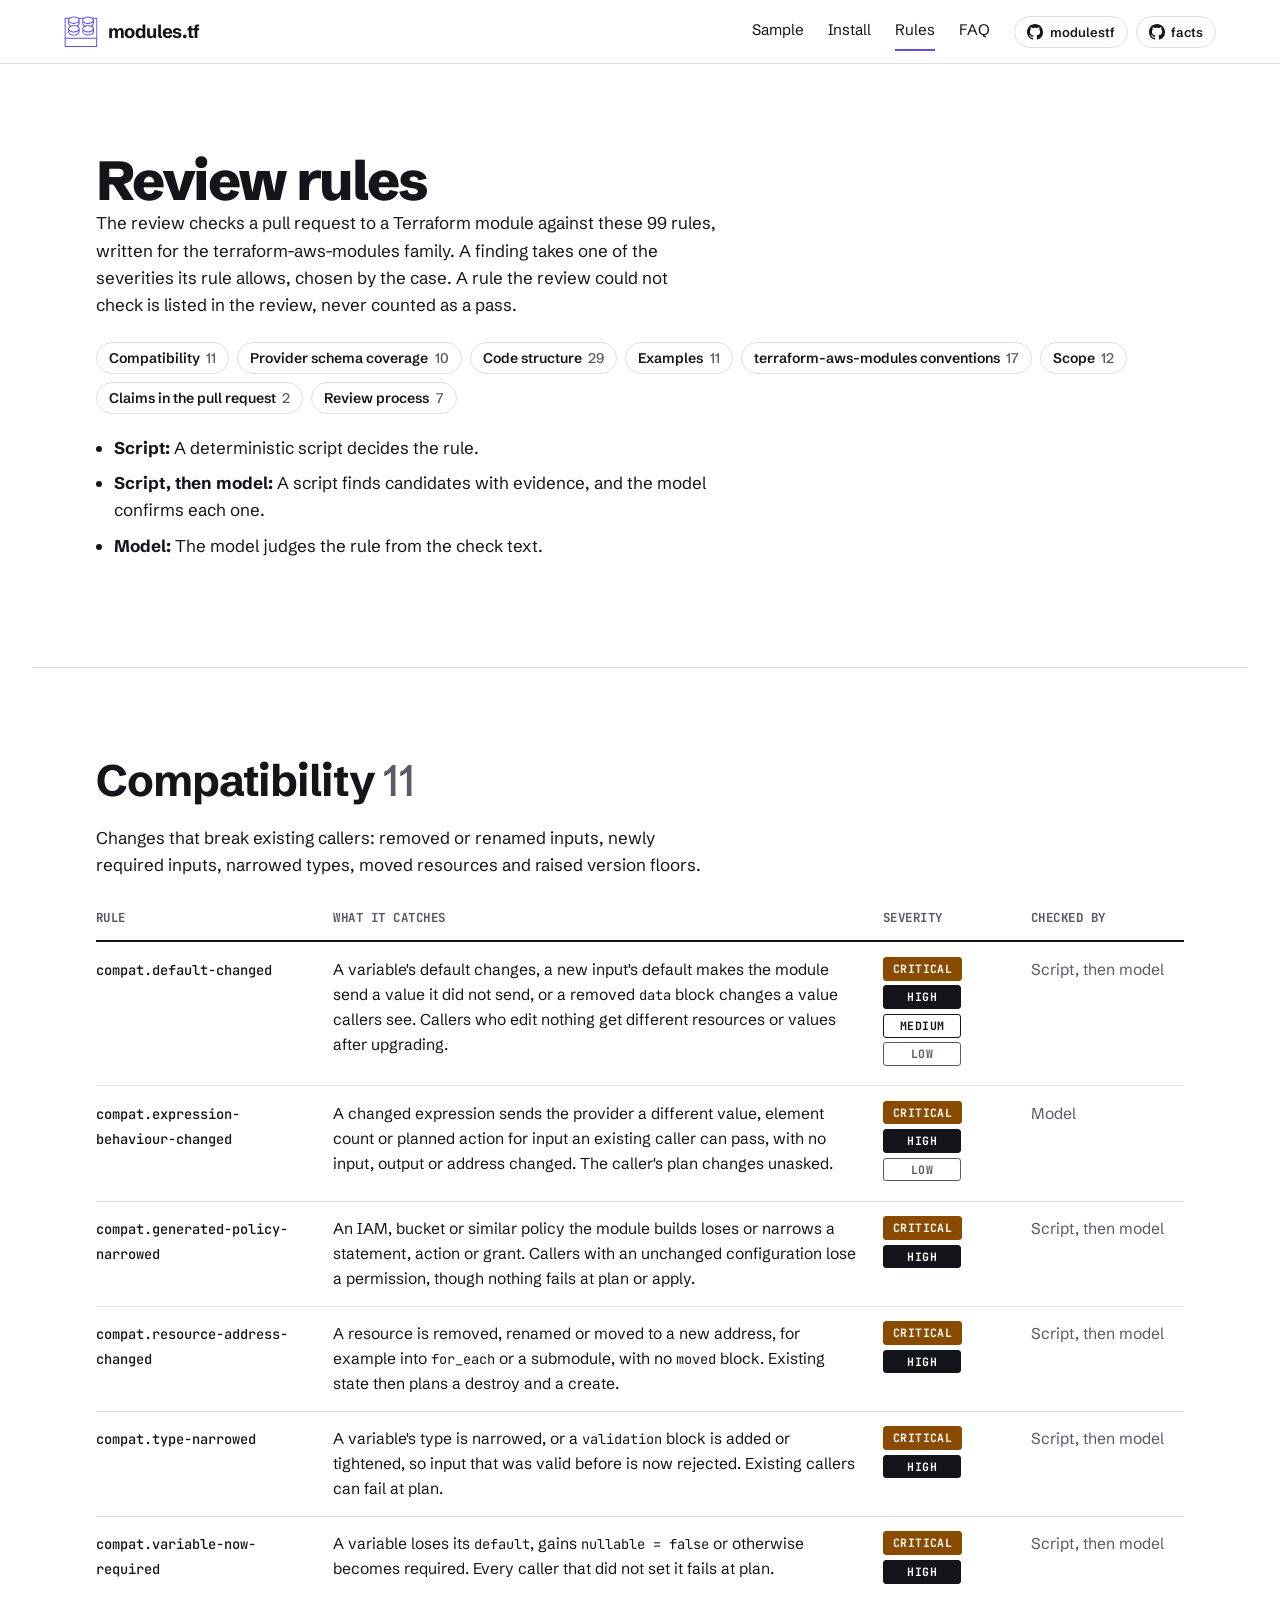
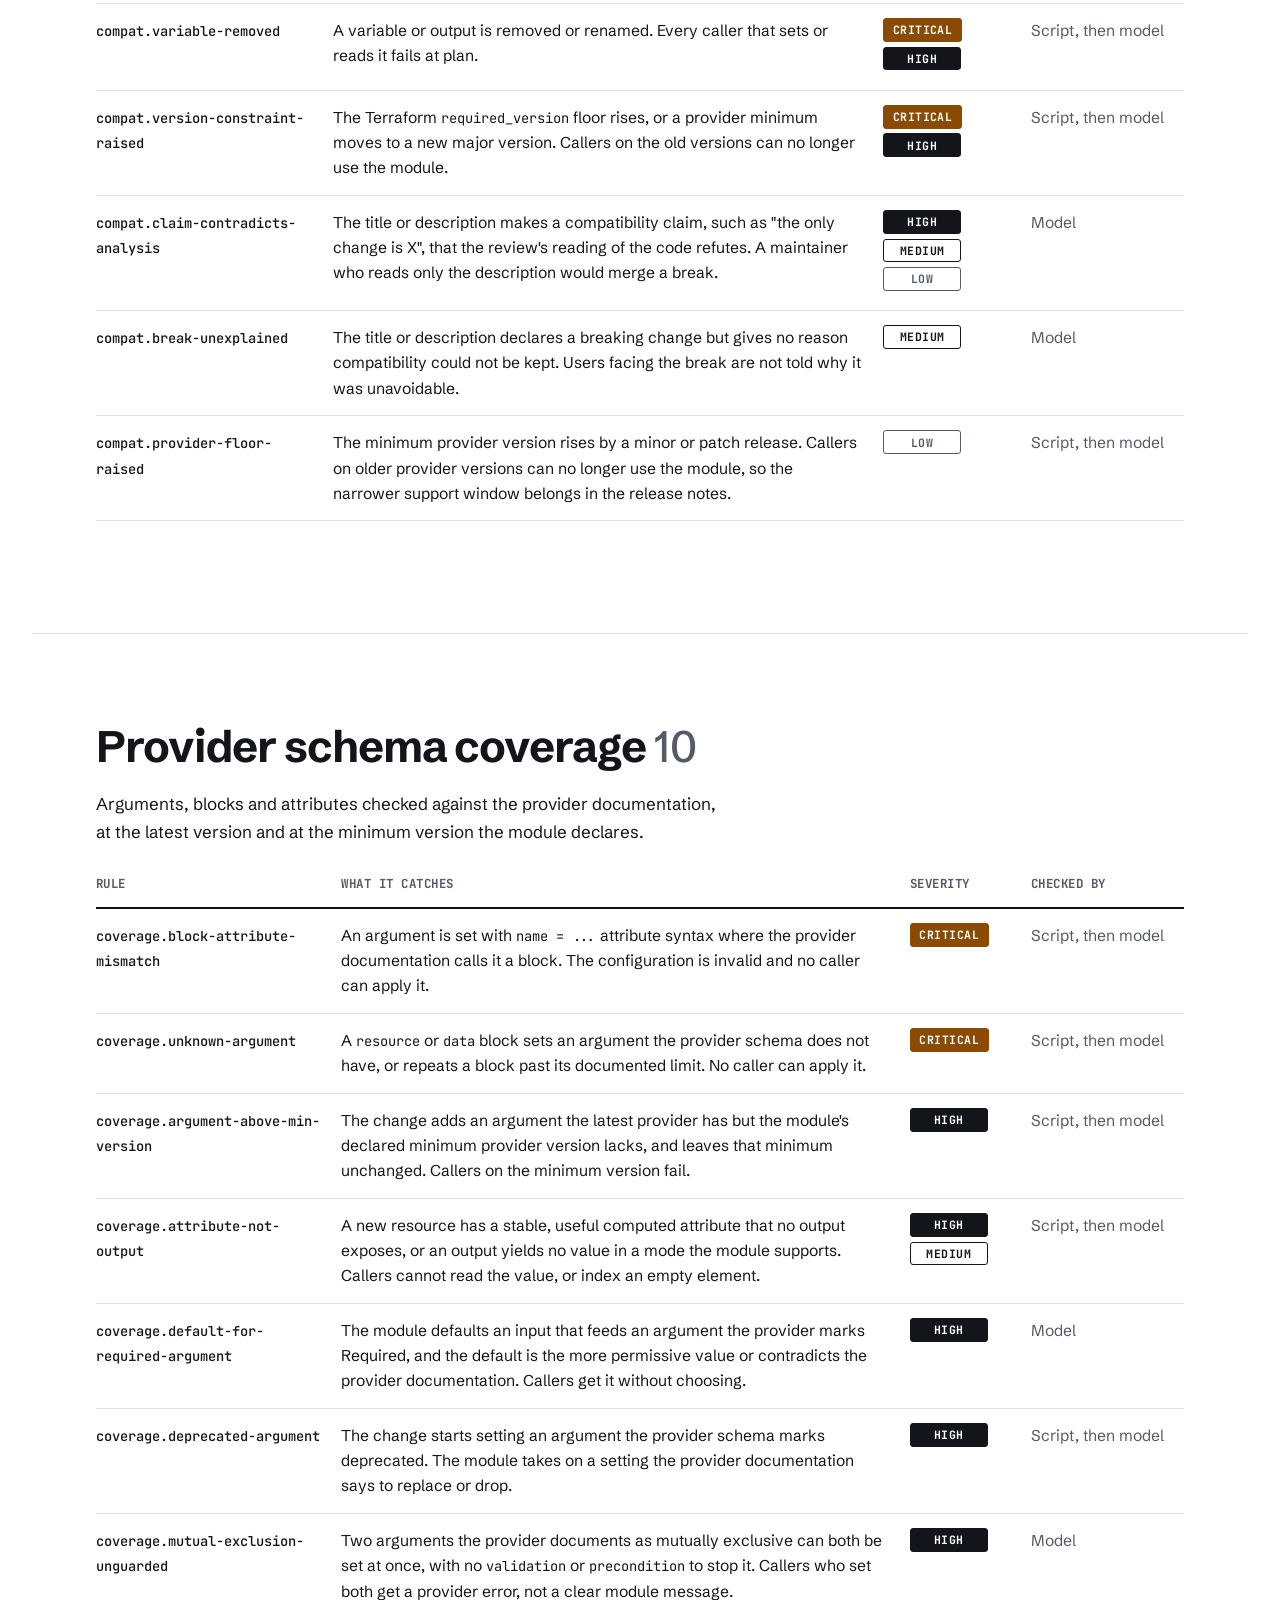
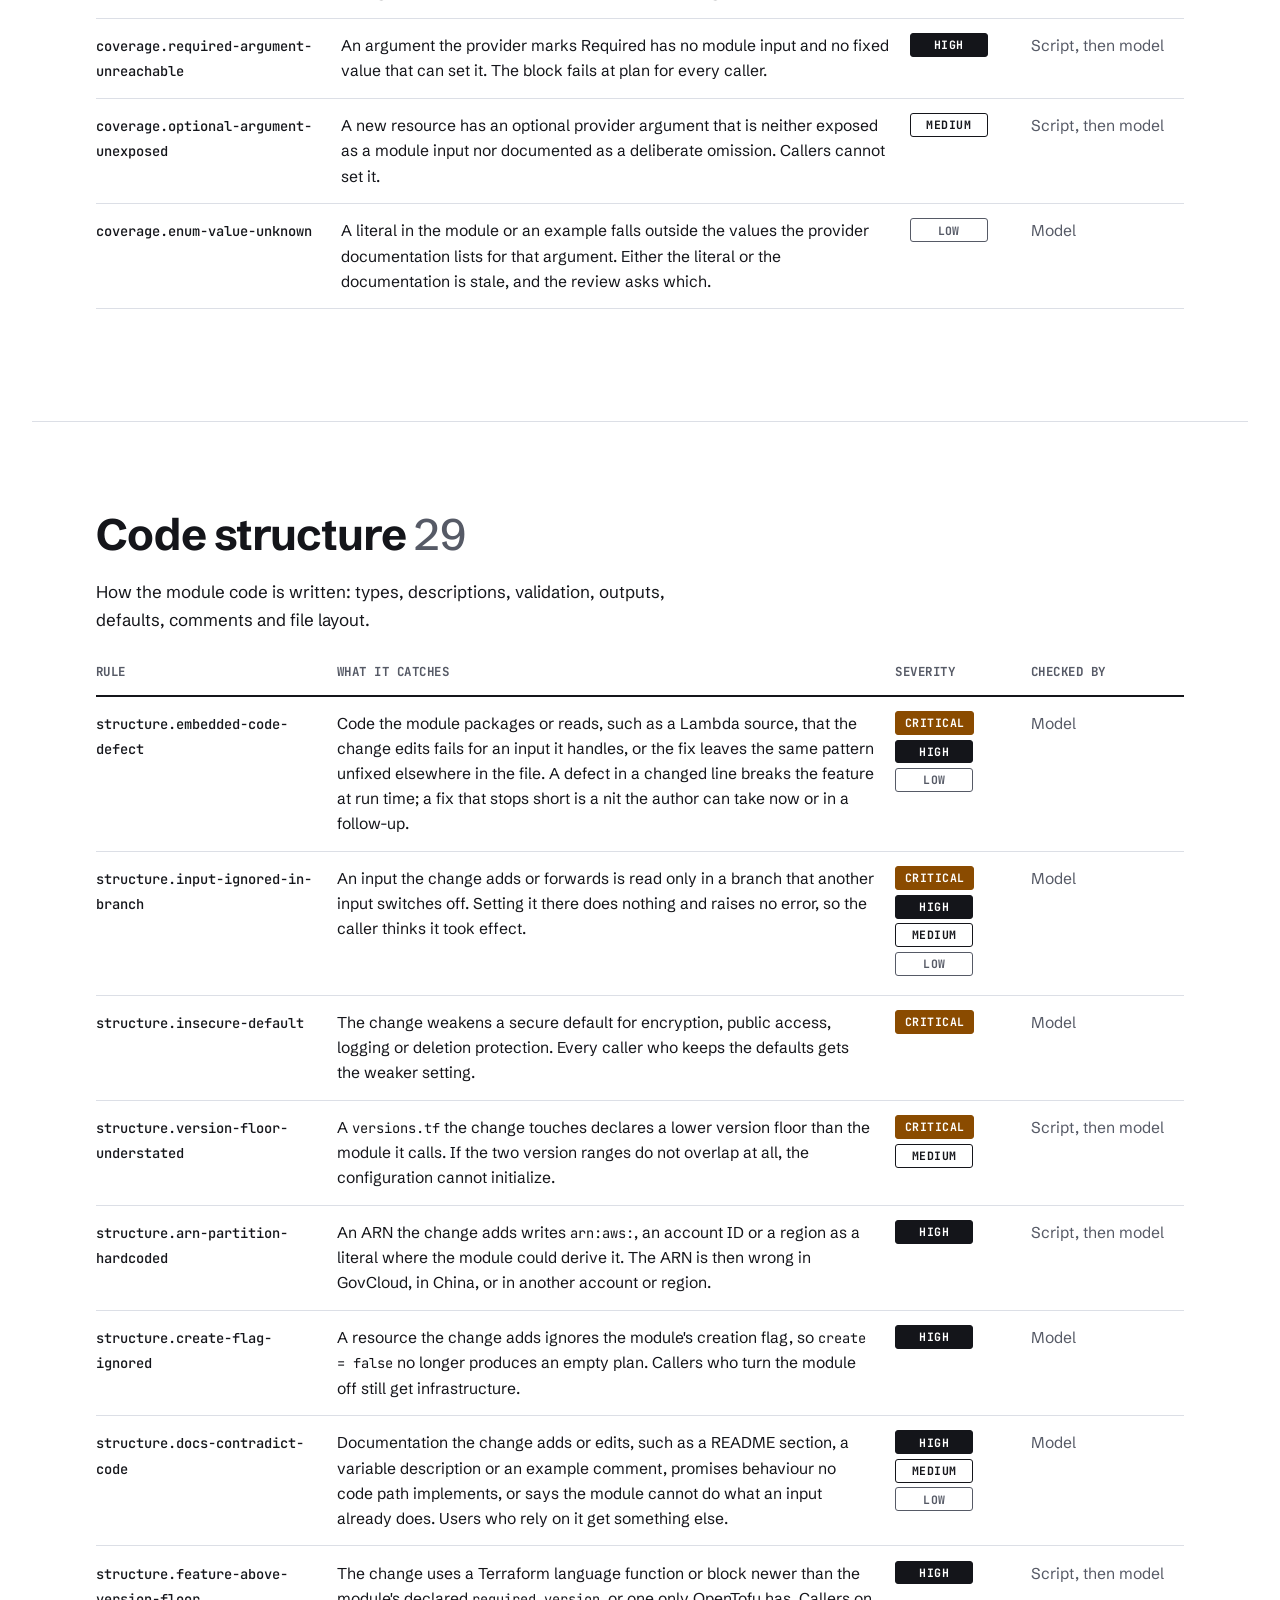
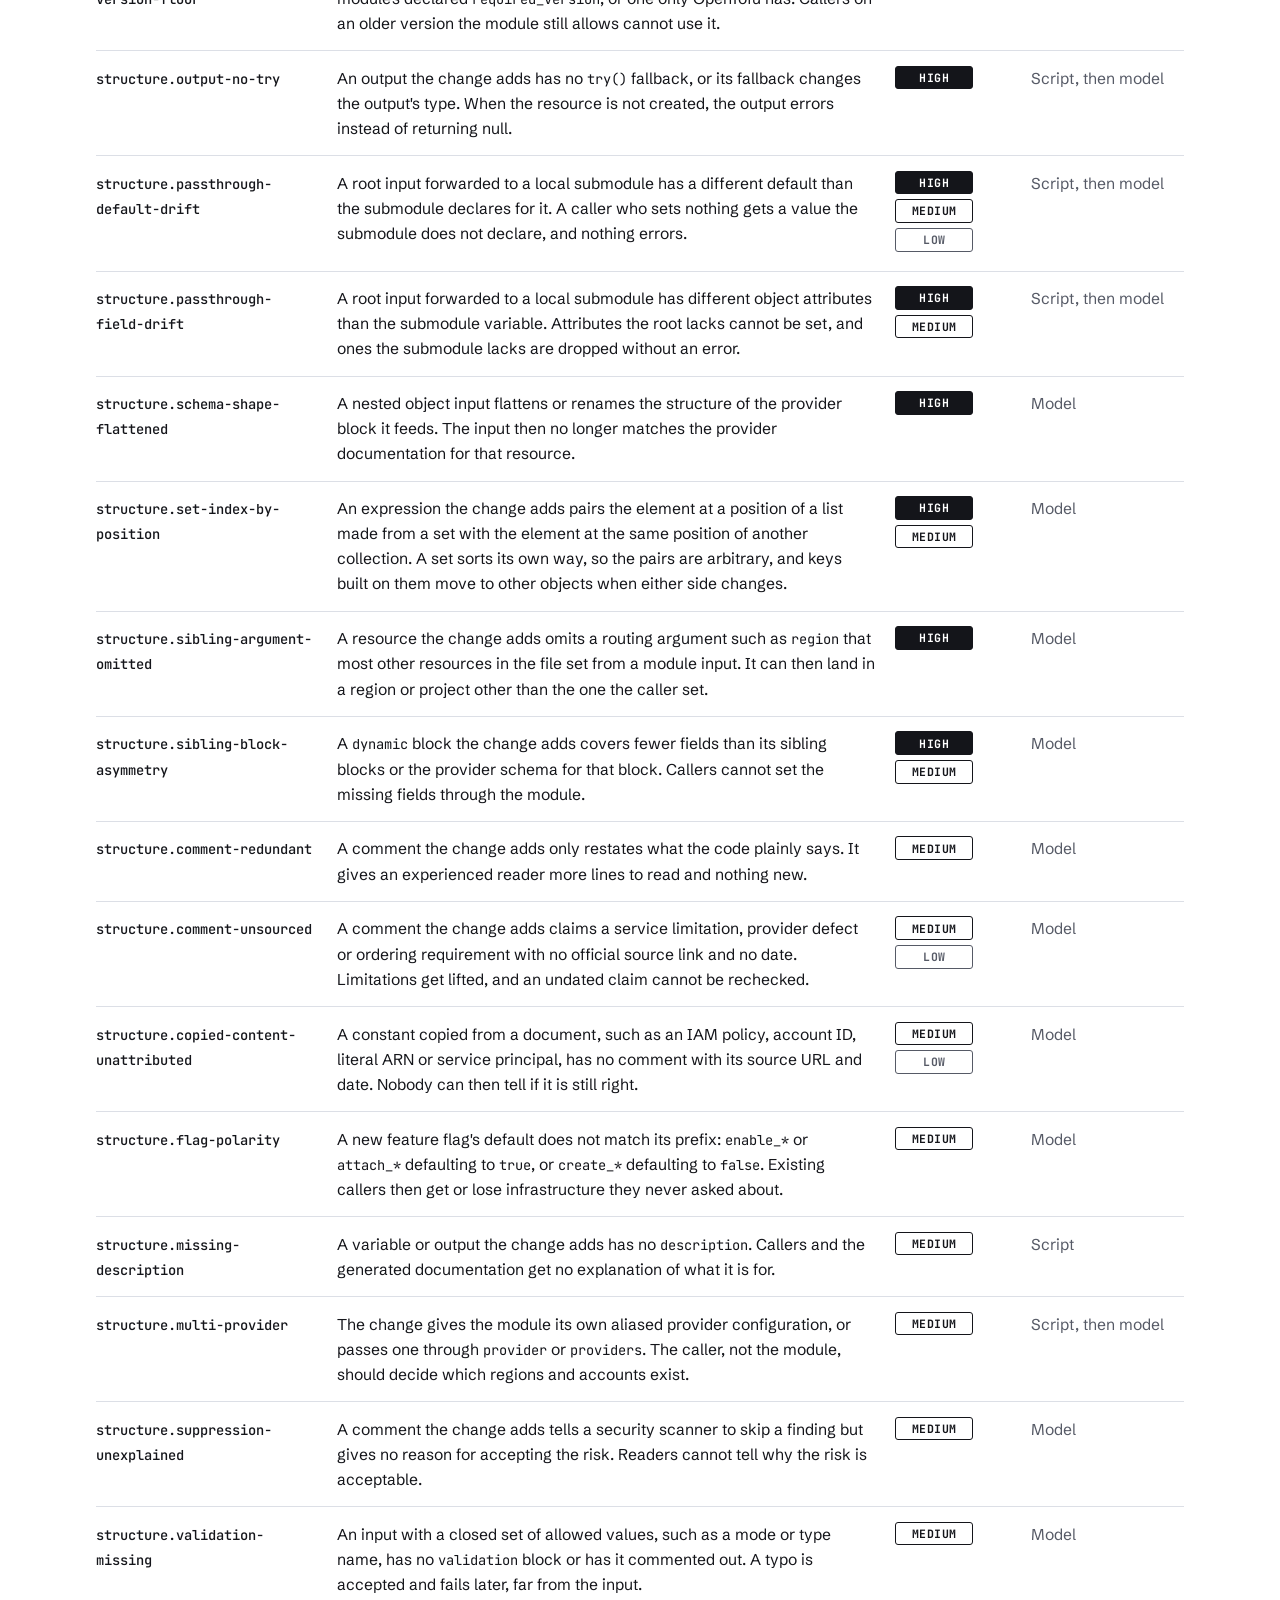
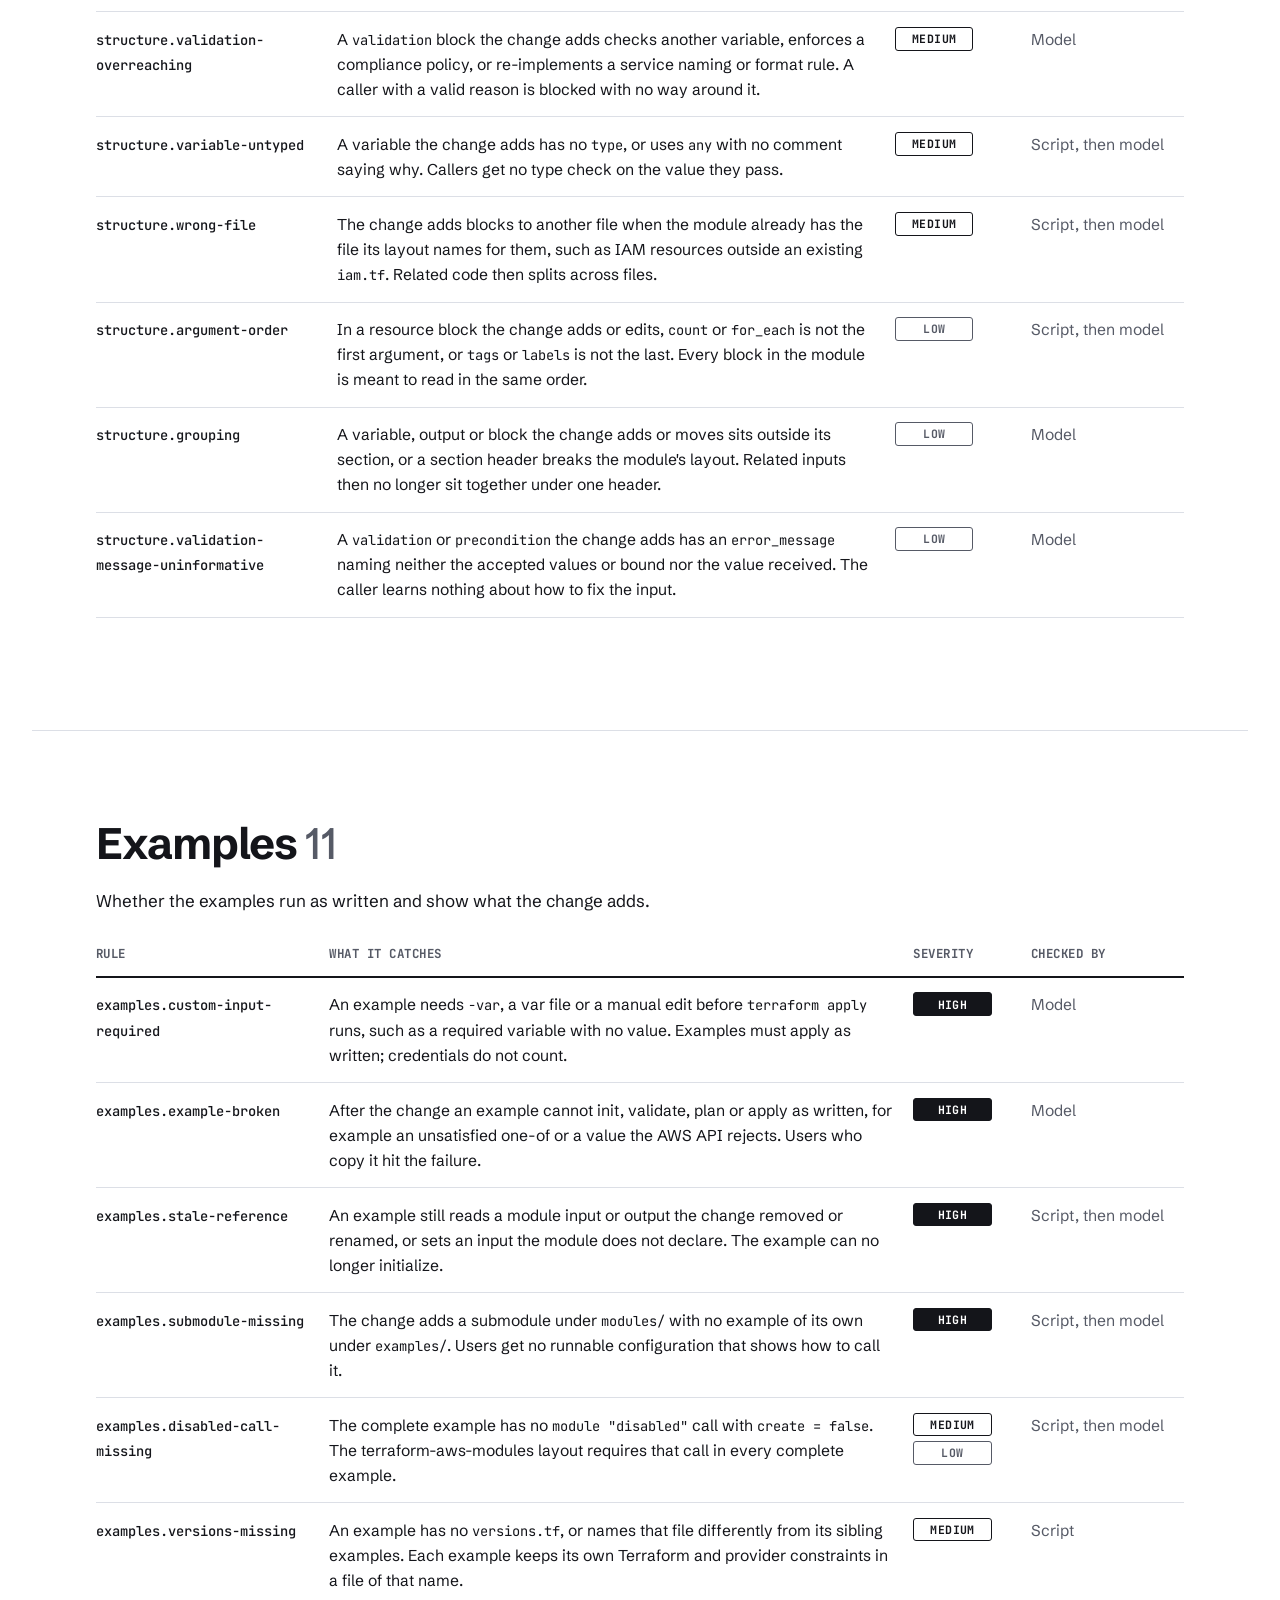
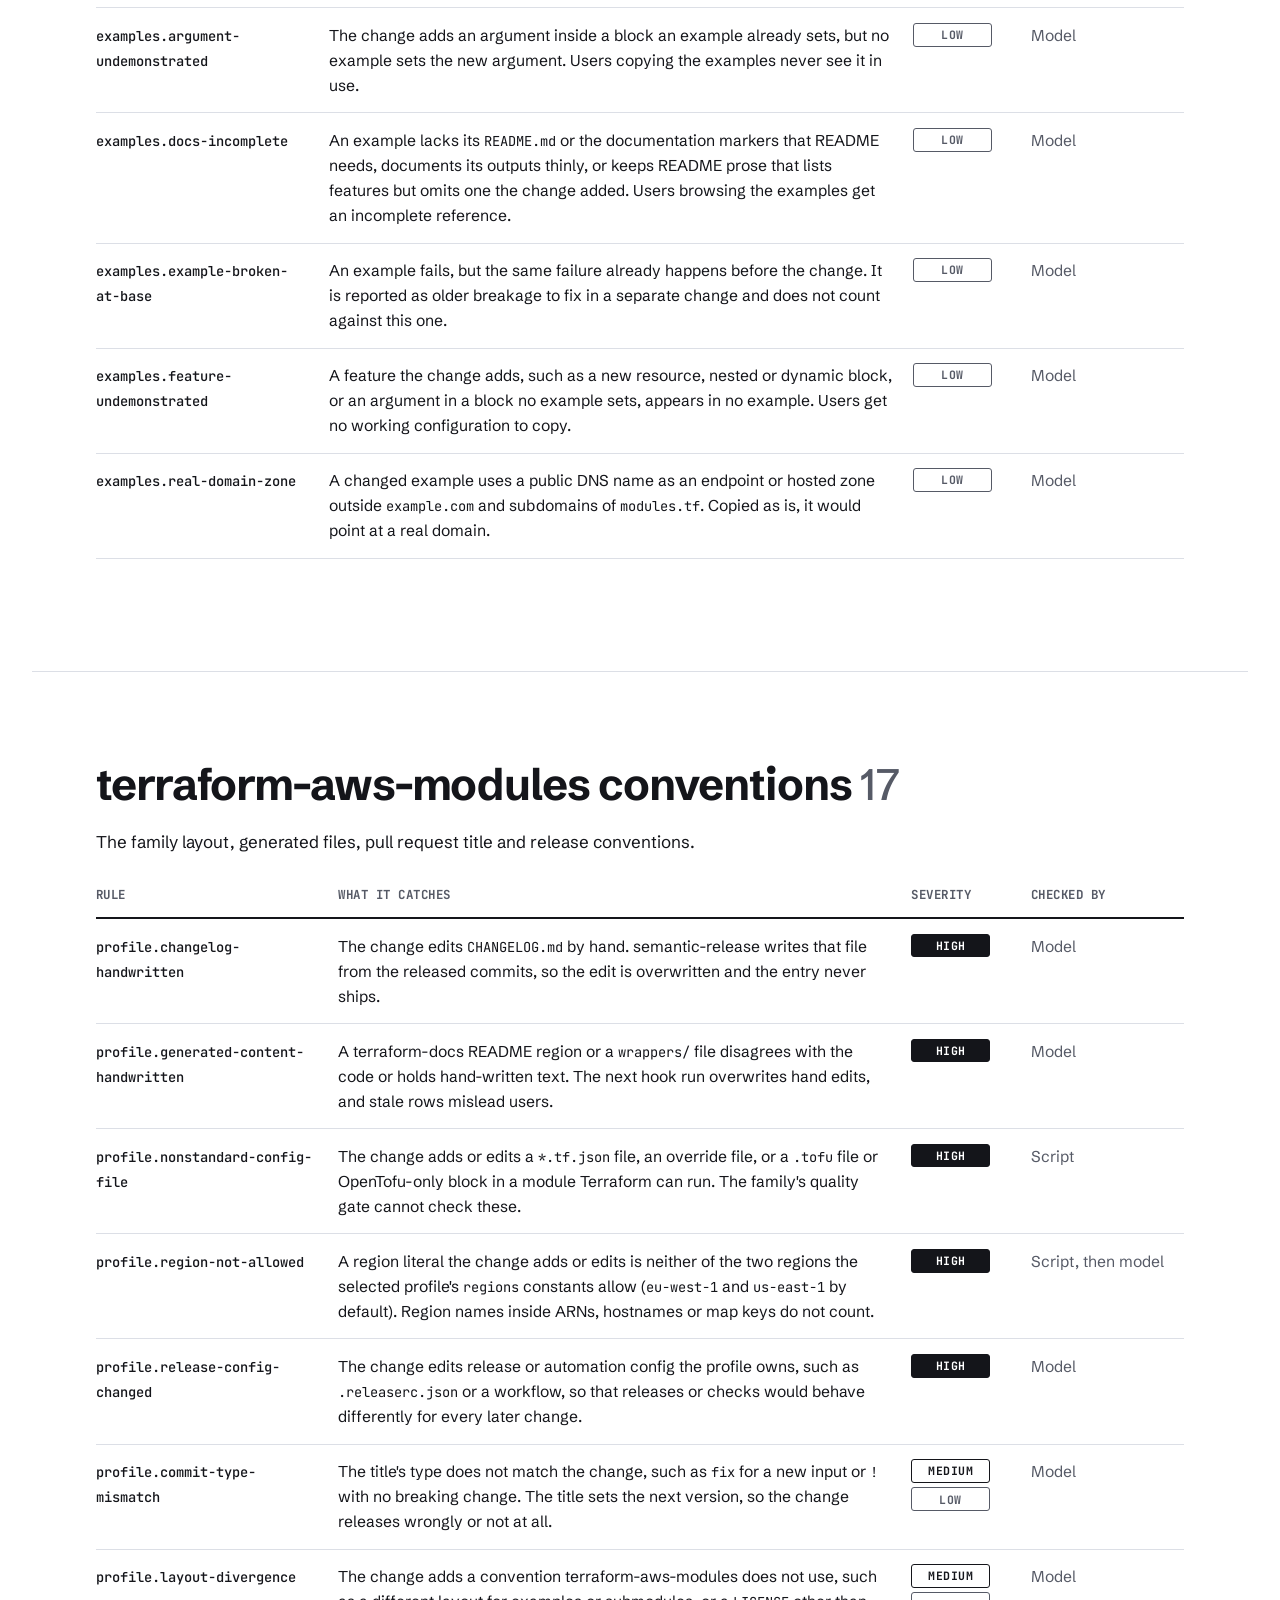
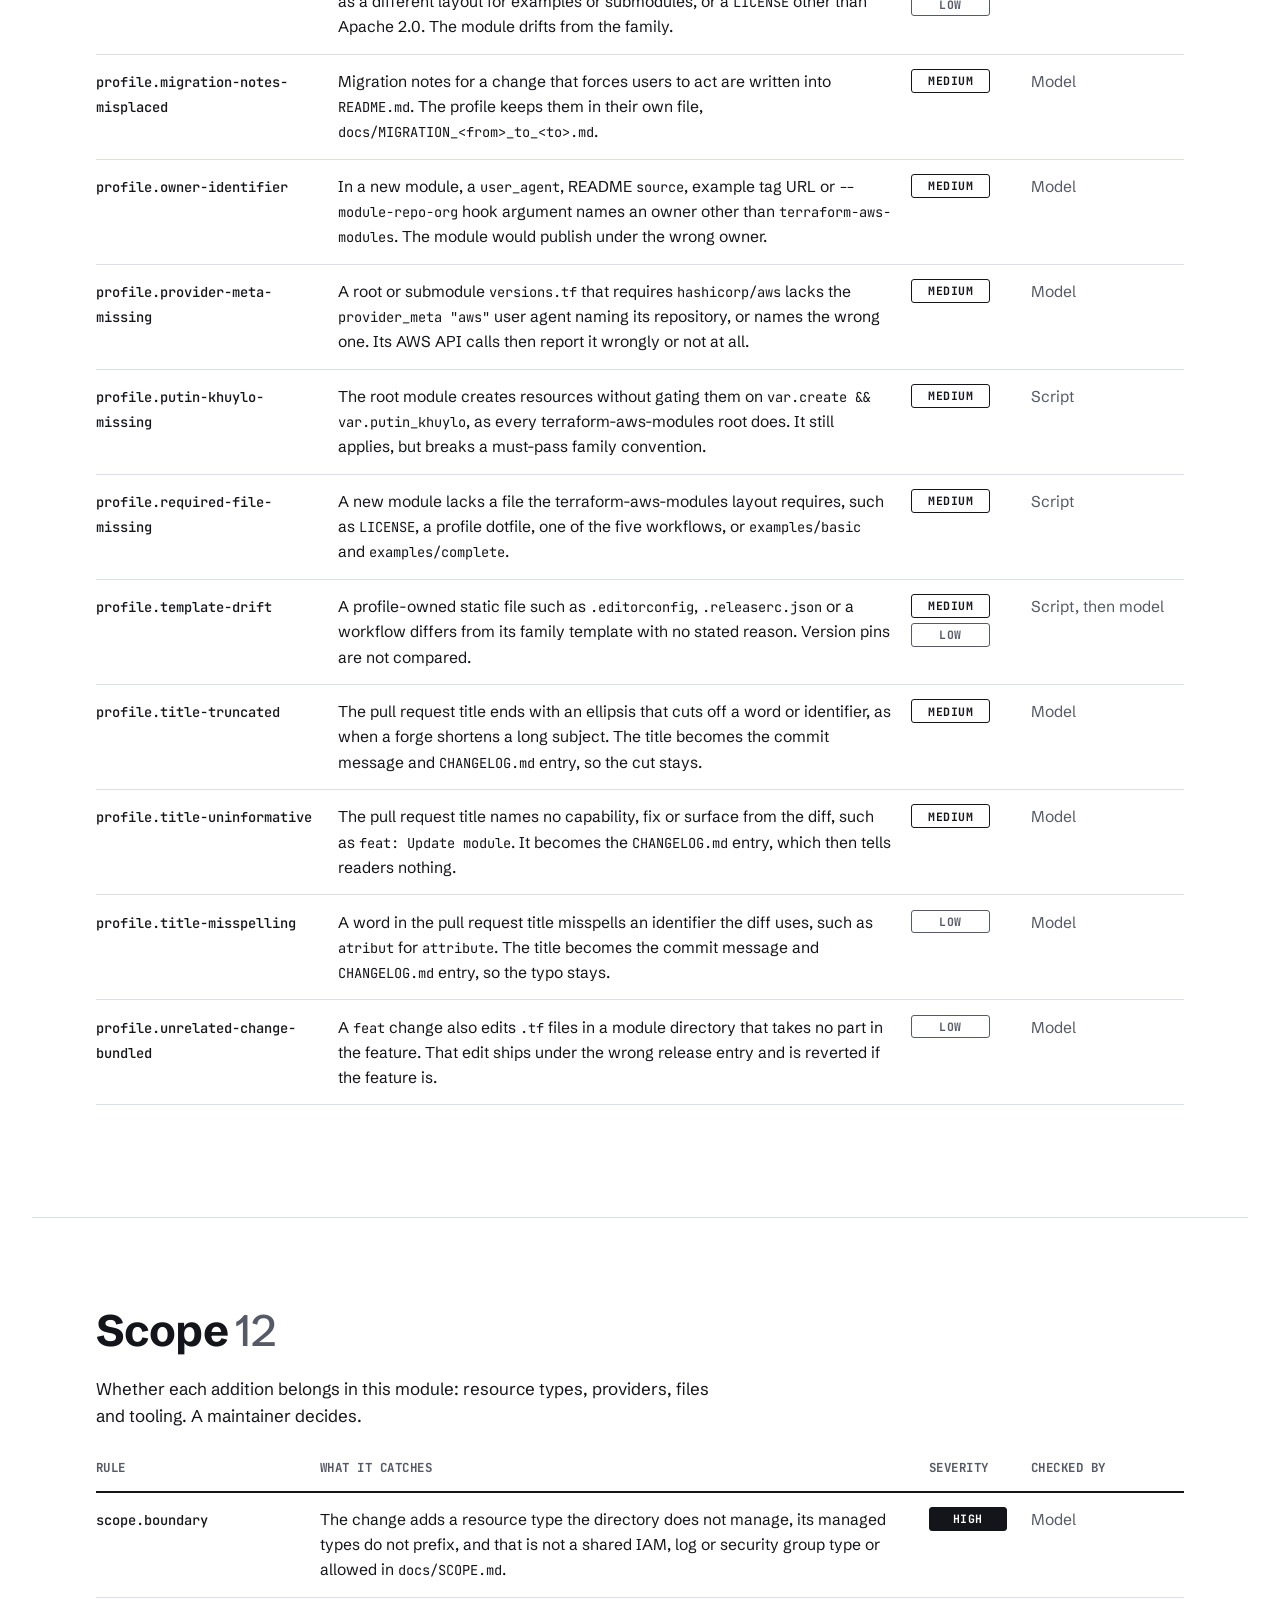
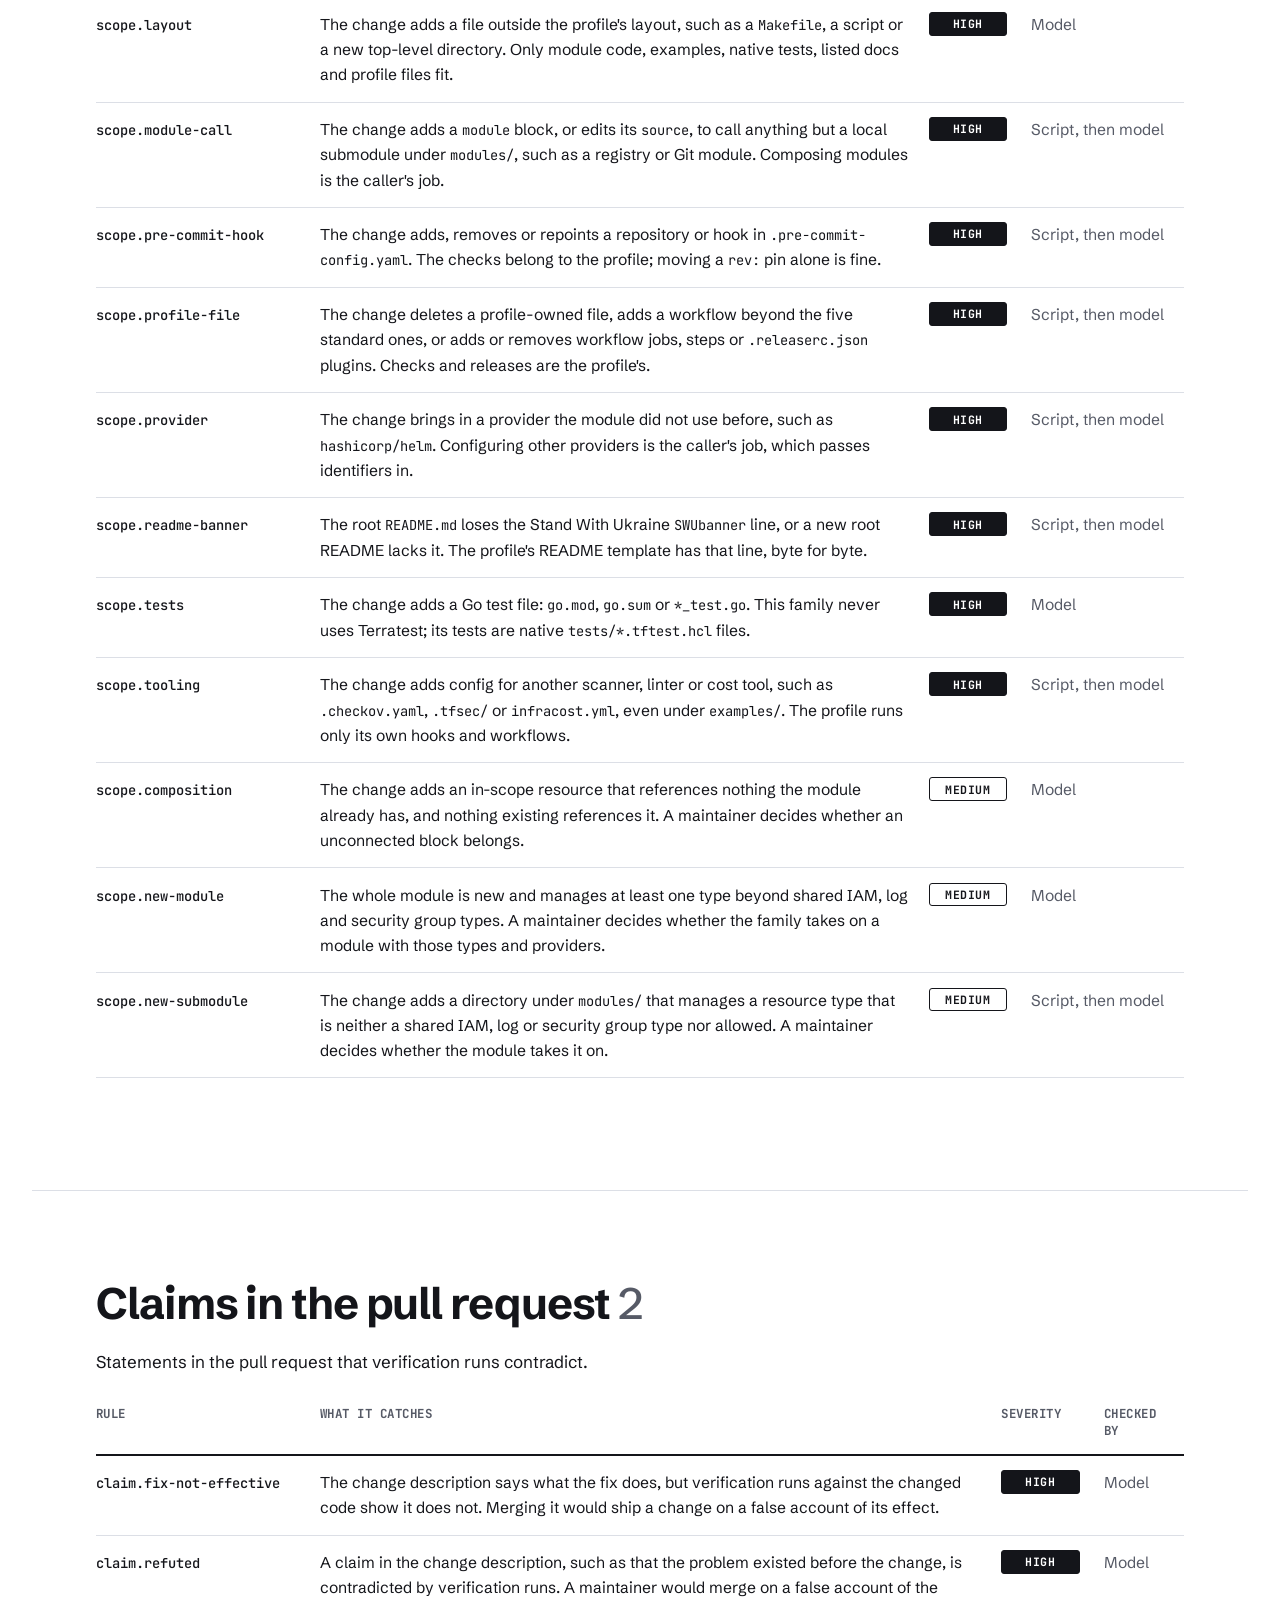
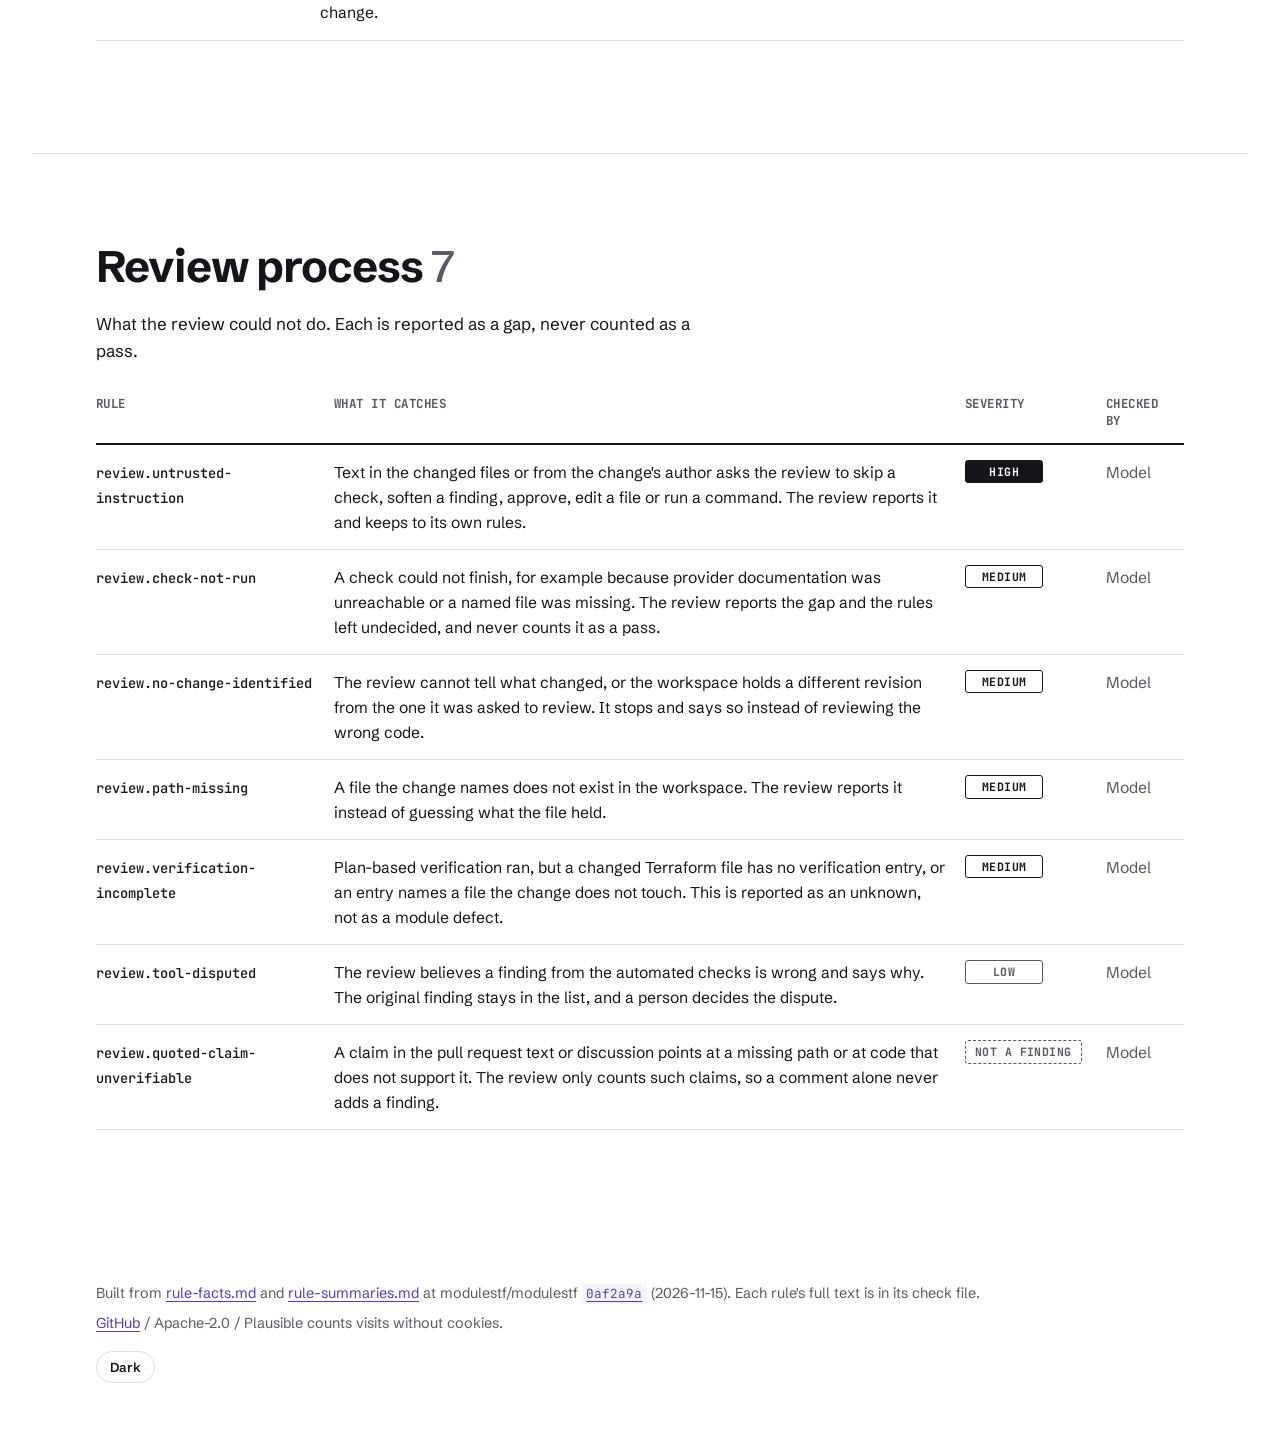
==== commit 65c02fb8: "chore: update the rules page from modulestf/modulestf 0af2a9a" ====
--- a/rules/index.html
+++ b/rules/index.html
@@ -20,7 +20,7 @@
 </script>
 </head>
 <body>
-<!-- Generated by scripts/build-rules.mjs from modulestf/modulestf d5fb8f176444eac72418ff72b6227f079b0b5343. Do not edit by hand. -->
+<!-- Generated by scripts/build-rules.mjs from modulestf/modulestf 0af2a9abd003f488df08373b0e21567b7dc2e65b. Do not edit by hand. -->
 <a class="skip" href="#main">Skip to content</a>
 <header class="top">
 <a class="brand" href="../" aria-label="modules.tf home"><img src="../assets/mark.svg" alt="" width="34" height="32"><span>modules.tf</span></a>
@@ -63,7 +63,7 @@
 <div class="tablewrap"><table class="cmp rules">
 <thead><tr><th scope="col">Rule</th><th scope="col">What it catches</th><th scope="col">Severity</th><th scope="col">Checked by</th></tr></thead>
 <tbody>
-<tr id="compat.default-changed"><th scope="row"><code>compat.default-changed</code></th><td>A variable's default changes, or a removed <code>data</code> block changes a value callers see. Callers who edit nothing get different resources or values after upgrading.</td><td class="sevs"><span class="chip sev critical">CRITICAL</span> <span class="chip sev high">HIGH</span> <span class="chip sev medium">MEDIUM</span></td><td>Script, then model</td></tr>
+<tr id="compat.default-changed"><th scope="row"><code>compat.default-changed</code></th><td>A variable's default changes, a new input's default makes the module send a value it did not send, or a removed <code>data</code> block changes a value callers see. Callers who edit nothing get different resources or values after upgrading.</td><td class="sevs"><span class="chip sev critical">CRITICAL</span> <span class="chip sev high">HIGH</span> <span class="chip sev medium">MEDIUM</span> <span class="chip sev low">LOW</span></td><td>Script, then model</td></tr>
 <tr id="compat.expression-behaviour-changed"><th scope="row"><code>compat.expression-behaviour-changed</code></th><td>A changed expression sends the provider a different value, element count or planned action for input an existing caller can pass, with no input, output or address changed. The caller's plan changes unasked.</td><td class="sevs"><span class="chip sev critical">CRITICAL</span> <span class="chip sev high">HIGH</span> <span class="chip sev low">LOW</span></td><td>Model</td></tr>
 <tr id="compat.generated-policy-narrowed"><th scope="row"><code>compat.generated-policy-narrowed</code></th><td>An IAM, bucket or similar policy the module builds loses or narrows a statement, action or grant. Callers with an unchanged configuration lose a permission, though nothing fails at plan or apply.</td><td class="sevs"><span class="chip sev critical">CRITICAL</span> <span class="chip sev high">HIGH</span></td><td>Script, then model</td></tr>
 <tr id="compat.resource-address-changed"><th scope="row"><code>compat.resource-address-changed</code></th><td>A resource is removed, renamed or moved to a new address, for example into <code>for_each</code> or a submodule, with no <code>moved</code> block. Existing state then plans a destroy and a create.</td><td class="sevs"><span class="chip sev critical">CRITICAL</span> <span class="chip sev high">HIGH</span></td><td>Script, then model</td></tr>
@@ -103,12 +103,12 @@
 <thead><tr><th scope="col">Rule</th><th scope="col">What it catches</th><th scope="col">Severity</th><th scope="col">Checked by</th></tr></thead>
 <tbody>
 <tr id="structure.embedded-code-defect"><th scope="row"><code>structure.embedded-code-defect</code></th><td>Code the module packages or reads, such as a Lambda source, that the change edits fails for an input it handles, or the fix leaves the same pattern unfixed elsewhere in the file. A defect in a changed line breaks the feature at run time; a fix that stops short is a nit the author can take now or in a follow-up.</td><td class="sevs"><span class="chip sev critical">CRITICAL</span> <span class="chip sev high">HIGH</span> <span class="chip sev low">LOW</span></td><td>Model</td></tr>
-<tr id="structure.input-ignored-in-branch"><th scope="row"><code>structure.input-ignored-in-branch</code></th><td>An input the change adds or forwards is read only in a branch that another input switches off. Setting it there does nothing and raises no error, so the caller thinks it took effect.</td><td class="sevs"><span class="chip sev critical">CRITICAL</span> <span class="chip sev high">HIGH</span> <span class="chip sev medium">MEDIUM</span></td><td>Model</td></tr>
+<tr id="structure.input-ignored-in-branch"><th scope="row"><code>structure.input-ignored-in-branch</code></th><td>An input the change adds or forwards is read only in a branch that another input switches off. Setting it there does nothing and raises no error, so the caller thinks it took effect.</td><td class="sevs"><span class="chip sev critical">CRITICAL</span> <span class="chip sev high">HIGH</span> <span class="chip sev medium">MEDIUM</span> <span class="chip sev low">LOW</span></td><td>Model</td></tr>
 <tr id="structure.insecure-default"><th scope="row"><code>structure.insecure-default</code></th><td>The change weakens a secure default for encryption, public access, logging or deletion protection. Every caller who keeps the defaults gets the weaker setting.</td><td class="sevs"><span class="chip sev critical">CRITICAL</span></td><td>Model</td></tr>
 <tr id="structure.version-floor-understated"><th scope="row"><code>structure.version-floor-understated</code></th><td>A <code>versions.tf</code> the change touches declares a lower version floor than the module it calls. If the two version ranges do not overlap at all, the configuration cannot initialize.</td><td class="sevs"><span class="chip sev critical">CRITICAL</span> <span class="chip sev medium">MEDIUM</span></td><td>Script, then model</td></tr>
 <tr id="structure.arn-partition-hardcoded"><th scope="row"><code>structure.arn-partition-hardcoded</code></th><td>An ARN the change adds writes <code>arn:aws:</code>, an account ID or a region as a literal where the module could derive it. The ARN is then wrong in GovCloud, in China, or in another account or region.</td><td class="sevs"><span class="chip sev high">HIGH</span></td><td>Script, then model</td></tr>
 <tr id="structure.create-flag-ignored"><th scope="row"><code>structure.create-flag-ignored</code></th><td>A resource the change adds ignores the module's creation flag, so <code>create = false</code> no longer produces an empty plan. Callers who turn the module off still get infrastructure.</td><td class="sevs"><span class="chip sev high">HIGH</span></td><td>Model</td></tr>
-<tr id="structure.docs-contradict-code"><th scope="row"><code>structure.docs-contradict-code</code></th><td>Documentation the change adds or edits, such as a README section, a variable description or an example comment, promises behaviour no code path implements. Users who rely on it get something else.</td><td class="sevs"><span class="chip sev high">HIGH</span></td><td>Model</td></tr>
+<tr id="structure.docs-contradict-code"><th scope="row"><code>structure.docs-contradict-code</code></th><td>Documentation the change adds or edits, such as a README section, a variable description or an example comment, promises behaviour no code path implements, or says the module cannot do what an input already does. Users who rely on it get something else.</td><td class="sevs"><span class="chip sev high">HIGH</span> <span class="chip sev medium">MEDIUM</span> <span class="chip sev low">LOW</span></td><td>Model</td></tr>
 <tr id="structure.feature-above-version-floor"><th scope="row"><code>structure.feature-above-version-floor</code></th><td>The change uses a Terraform language function or block newer than the module's declared <code>required_version</code>, or one only OpenTofu has. Callers on an older version the module still allows cannot use it.</td><td class="sevs"><span class="chip sev high">HIGH</span></td><td>Script, then model</td></tr>
 <tr id="structure.output-no-try"><th scope="row"><code>structure.output-no-try</code></th><td>An output the change adds has no <code>try()</code> fallback, or its fallback changes the output's type. When the resource is not created, the output errors instead of returning null.</td><td class="sevs"><span class="chip sev high">HIGH</span></td><td>Script, then model</td></tr>
 <tr id="structure.passthrough-default-drift"><th scope="row"><code>structure.passthrough-default-drift</code></th><td>A root input forwarded to a local submodule has a different default than the submodule declares for it. A caller who sets nothing gets a value the submodule does not declare, and nothing errors.</td><td class="sevs"><span class="chip sev high">HIGH</span> <span class="chip sev medium">MEDIUM</span> <span class="chip sev low">LOW</span></td><td>Script, then model</td></tr>
@@ -119,7 +119,7 @@
 <tr id="structure.sibling-block-asymmetry"><th scope="row"><code>structure.sibling-block-asymmetry</code></th><td>A <code>dynamic</code> block the change adds covers fewer fields than its sibling blocks or the provider schema for that block. Callers cannot set the missing fields through the module.</td><td class="sevs"><span class="chip sev high">HIGH</span> <span class="chip sev medium">MEDIUM</span></td><td>Model</td></tr>
 <tr id="structure.comment-redundant"><th scope="row"><code>structure.comment-redundant</code></th><td>A comment the change adds only restates what the code plainly says. It gives an experienced reader more lines to read and nothing new.</td><td class="sevs"><span class="chip sev medium">MEDIUM</span></td><td>Model</td></tr>
 <tr id="structure.comment-unsourced"><th scope="row"><code>structure.comment-unsourced</code></th><td>A comment the change adds claims a service limitation, provider defect or ordering requirement with no official source link and no date. Limitations get lifted, and an undated claim cannot be rechecked.</td><td class="sevs"><span class="chip sev medium">MEDIUM</span> <span class="chip sev low">LOW</span></td><td>Model</td></tr>
-<tr id="structure.copied-content-unattributed"><th scope="row"><code>structure.copied-content-unattributed</code></th><td>A constant copied from a document, such as an IAM policy, account ID, literal ARN or service principal, has no comment with its source URL and date. Nobody can then tell if it is still right.</td><td class="sevs"><span class="chip sev medium">MEDIUM</span></td><td>Model</td></tr>
+<tr id="structure.copied-content-unattributed"><th scope="row"><code>structure.copied-content-unattributed</code></th><td>A constant copied from a document, such as an IAM policy, account ID, literal ARN or service principal, has no comment with its source URL and date. Nobody can then tell if it is still right.</td><td class="sevs"><span class="chip sev medium">MEDIUM</span> <span class="chip sev low">LOW</span></td><td>Model</td></tr>
 <tr id="structure.flag-polarity"><th scope="row"><code>structure.flag-polarity</code></th><td>A new feature flag's default does not match its prefix: <code>enable_*</code> or <code>attach_*</code> defaulting to <code>true</code>, or <code>create_*</code> defaulting to <code>false</code>. Existing callers then get or lose infrastructure they never asked about.</td><td class="sevs"><span class="chip sev medium">MEDIUM</span></td><td>Model</td></tr>
 <tr id="structure.missing-description"><th scope="row"><code>structure.missing-description</code></th><td>A variable or output the change adds has no <code>description</code>. Callers and the generated documentation get no explanation of what it is for.</td><td class="sevs"><span class="chip sev medium">MEDIUM</span></td><td>Script</td></tr>
 <tr id="structure.multi-provider"><th scope="row"><code>structure.multi-provider</code></th><td>The change gives the module its own aliased provider configuration, or passes one through <code>provider</code> or <code>providers</code>. The caller, not the module, should decide which regions and accounts exist.</td><td class="sevs"><span class="chip sev medium">MEDIUM</span></td><td>Script, then model</td></tr>
@@ -144,12 +144,12 @@
 <tr id="examples.example-broken"><th scope="row"><code>examples.example-broken</code></th><td>After the change an example cannot init, validate, plan or apply as written, for example an unsatisfied one-of or a value the AWS API rejects. Users who copy it hit the failure.</td><td class="sevs"><span class="chip sev high">HIGH</span></td><td>Model</td></tr>
 <tr id="examples.stale-reference"><th scope="row"><code>examples.stale-reference</code></th><td>An example still reads a module input or output the change removed or renamed, or sets an input the module does not declare. The example can no longer initialize.</td><td class="sevs"><span class="chip sev high">HIGH</span></td><td>Script, then model</td></tr>
 <tr id="examples.submodule-missing"><th scope="row"><code>examples.submodule-missing</code></th><td>The change adds a submodule under <code>modules/</code> with no example of its own under <code>examples/</code>. Users get no runnable configuration that shows how to call it.</td><td class="sevs"><span class="chip sev high">HIGH</span></td><td>Script, then model</td></tr>
-<tr id="examples.disabled-call-missing"><th scope="row"><code>examples.disabled-call-missing</code></th><td>The complete example has no <code>module &quot;disabled&quot;</code> call with <code>create = false</code>. The terraform-aws-modules layout requires that call in every complete example.</td><td class="sevs"><span class="chip sev medium">MEDIUM</span></td><td>Script, then model</td></tr>
-<tr id="examples.feature-undemonstrated"><th scope="row"><code>examples.feature-undemonstrated</code></th><td>A feature the change adds, such as a new resource, nested or dynamic block, or an argument in a block no example sets, appears in no example. Users get no working configuration to copy.</td><td class="sevs"><span class="chip sev medium">MEDIUM</span></td><td>Model</td></tr>
+<tr id="examples.disabled-call-missing"><th scope="row"><code>examples.disabled-call-missing</code></th><td>The complete example has no <code>module &quot;disabled&quot;</code> call with <code>create = false</code>. The terraform-aws-modules layout requires that call in every complete example.</td><td class="sevs"><span class="chip sev medium">MEDIUM</span> <span class="chip sev low">LOW</span></td><td>Script, then model</td></tr>
 <tr id="examples.versions-missing"><th scope="row"><code>examples.versions-missing</code></th><td>An example has no <code>versions.tf</code>, or names that file differently from its sibling examples. Each example keeps its own Terraform and provider constraints in a file of that name.</td><td class="sevs"><span class="chip sev medium">MEDIUM</span></td><td>Script</td></tr>
 <tr id="examples.argument-undemonstrated"><th scope="row"><code>examples.argument-undemonstrated</code></th><td>The change adds an argument inside a block an example already sets, but no example sets the new argument. Users copying the examples never see it in use.</td><td class="sevs"><span class="chip sev low">LOW</span></td><td>Model</td></tr>
 <tr id="examples.docs-incomplete"><th scope="row"><code>examples.docs-incomplete</code></th><td>An example lacks its <code>README.md</code> or the documentation markers that README needs, documents its outputs thinly, or keeps README prose that lists features but omits one the change added. Users browsing the examples get an incomplete reference.</td><td class="sevs"><span class="chip sev low">LOW</span></td><td>Model</td></tr>
 <tr id="examples.example-broken-at-base"><th scope="row"><code>examples.example-broken-at-base</code></th><td>An example fails, but the same failure already happens before the change. It is reported as older breakage to fix in a separate change and does not count against this one.</td><td class="sevs"><span class="chip sev low">LOW</span></td><td>Model</td></tr>
+<tr id="examples.feature-undemonstrated"><th scope="row"><code>examples.feature-undemonstrated</code></th><td>A feature the change adds, such as a new resource, nested or dynamic block, or an argument in a block no example sets, appears in no example. Users get no working configuration to copy.</td><td class="sevs"><span class="chip sev low">LOW</span></td><td>Model</td></tr>
 <tr id="examples.real-domain-zone"><th scope="row"><code>examples.real-domain-zone</code></th><td>A changed example uses a public DNS name as an endpoint or hosted zone outside <code>example.com</code> and subdomains of <code>modules.tf</code>. Copied as is, it would point at a real domain.</td><td class="sevs"><span class="chip sev low">LOW</span></td><td>Model</td></tr>
 </tbody></table></div>
 </section>
@@ -173,9 +173,9 @@
 <tr id="profile.putin-khuylo-missing"><th scope="row"><code>profile.putin-khuylo-missing</code></th><td>The root module creates resources without gating them on <code>var.create &amp;&amp; var.putin_khuylo</code>, as every terraform-aws-modules root does. It still applies, but breaks a must-pass family convention.</td><td class="sevs"><span class="chip sev medium">MEDIUM</span></td><td>Script</td></tr>
 <tr id="profile.required-file-missing"><th scope="row"><code>profile.required-file-missing</code></th><td>A new module lacks a file the terraform-aws-modules layout requires, such as <code>LICENSE</code>, a profile dotfile, one of the five workflows, or <code>examples/basic</code> and <code>examples/complete</code>.</td><td class="sevs"><span class="chip sev medium">MEDIUM</span></td><td>Script</td></tr>
 <tr id="profile.template-drift"><th scope="row"><code>profile.template-drift</code></th><td>A profile-owned static file such as <code>.editorconfig</code>, <code>.releaserc.json</code> or a workflow differs from its family template with no stated reason. Version pins are not compared.</td><td class="sevs"><span class="chip sev medium">MEDIUM</span> <span class="chip sev low">LOW</span></td><td>Script, then model</td></tr>
-<tr id="profile.title-misspelling"><th scope="row"><code>profile.title-misspelling</code></th><td>A word in the pull request title misspells an identifier the diff uses, such as <code>atribut</code> for <code>attribute</code>. The title becomes the commit message and <code>CHANGELOG.md</code> entry, so the typo stays.</td><td class="sevs"><span class="chip sev medium">MEDIUM</span></td><td>Model</td></tr>
 <tr id="profile.title-truncated"><th scope="row"><code>profile.title-truncated</code></th><td>The pull request title ends with an ellipsis that cuts off a word or identifier, as when a forge shortens a long subject. The title becomes the commit message and <code>CHANGELOG.md</code> entry, so the cut stays.</td><td class="sevs"><span class="chip sev medium">MEDIUM</span></td><td>Model</td></tr>
 <tr id="profile.title-uninformative"><th scope="row"><code>profile.title-uninformative</code></th><td>The pull request title names no capability, fix or surface from the diff, such as <code>feat: Update module</code>. It becomes the <code>CHANGELOG.md</code> entry, which then tells readers nothing.</td><td class="sevs"><span class="chip sev medium">MEDIUM</span></td><td>Model</td></tr>
+<tr id="profile.title-misspelling"><th scope="row"><code>profile.title-misspelling</code></th><td>A word in the pull request title misspells an identifier the diff uses, such as <code>atribut</code> for <code>attribute</code>. The title becomes the commit message and <code>CHANGELOG.md</code> entry, so the typo stays.</td><td class="sevs"><span class="chip sev low">LOW</span></td><td>Model</td></tr>
 <tr id="profile.unrelated-change-bundled"><th scope="row"><code>profile.unrelated-change-bundled</code></th><td>A <code>feat</code> change also edits <code>.tf</code> files in a module directory that takes no part in the feature. That edit ships under the wrong release entry and is reverted if the feature is.</td><td class="sevs"><span class="chip sev low">LOW</span></td><td>Model</td></tr>
 </tbody></table></div>
 </section>
@@ -230,7 +230,7 @@
 </main>
 
 <footer id="footer" class="foot-bar">
-<p>Built from <a href="https://github.com/modulestf/modulestf/blob/d5fb8f176444eac72418ff72b6227f079b0b5343/.agents/skills/terraform-module-reviewer/references/rule-facts.md">rule-facts.md</a> and <a href="https://github.com/modulestf/modulestf/blob/d5fb8f176444eac72418ff72b6227f079b0b5343/.agents/skills/terraform-module-reviewer/references/rule-summaries.md">rule-summaries.md</a> at modulestf/modulestf <a href="https://github.com/modulestf/modulestf/commit/d5fb8f176444eac72418ff72b6227f079b0b5343"><code>d5fb8f1</code></a> (2026-11-10). Each rule's full text is in its check file.</p>
+<p>Built from <a href="https://github.com/modulestf/modulestf/blob/0af2a9abd003f488df08373b0e21567b7dc2e65b/.agents/skills/terraform-module-reviewer/references/rule-facts.md">rule-facts.md</a> and <a href="https://github.com/modulestf/modulestf/blob/0af2a9abd003f488df08373b0e21567b7dc2e65b/.agents/skills/terraform-module-reviewer/references/rule-summaries.md">rule-summaries.md</a> at modulestf/modulestf <a href="https://github.com/modulestf/modulestf/commit/0af2a9abd003f488df08373b0e21567b7dc2e65b"><code>0af2a9a</code></a> (2026-11-15). Each rule's full text is in its check file.</p>
 <p><a href="https://github.com/modulestf/modulestf">GitHub</a> <span aria-hidden="true">/</span> Apache-2.0 <span aria-hidden="true">/</span> Plausible counts visits without cookies.</p>
 <button type="button" class="theme" data-theme-toggle aria-label="Switch color theme" hidden></button>
 </footer>
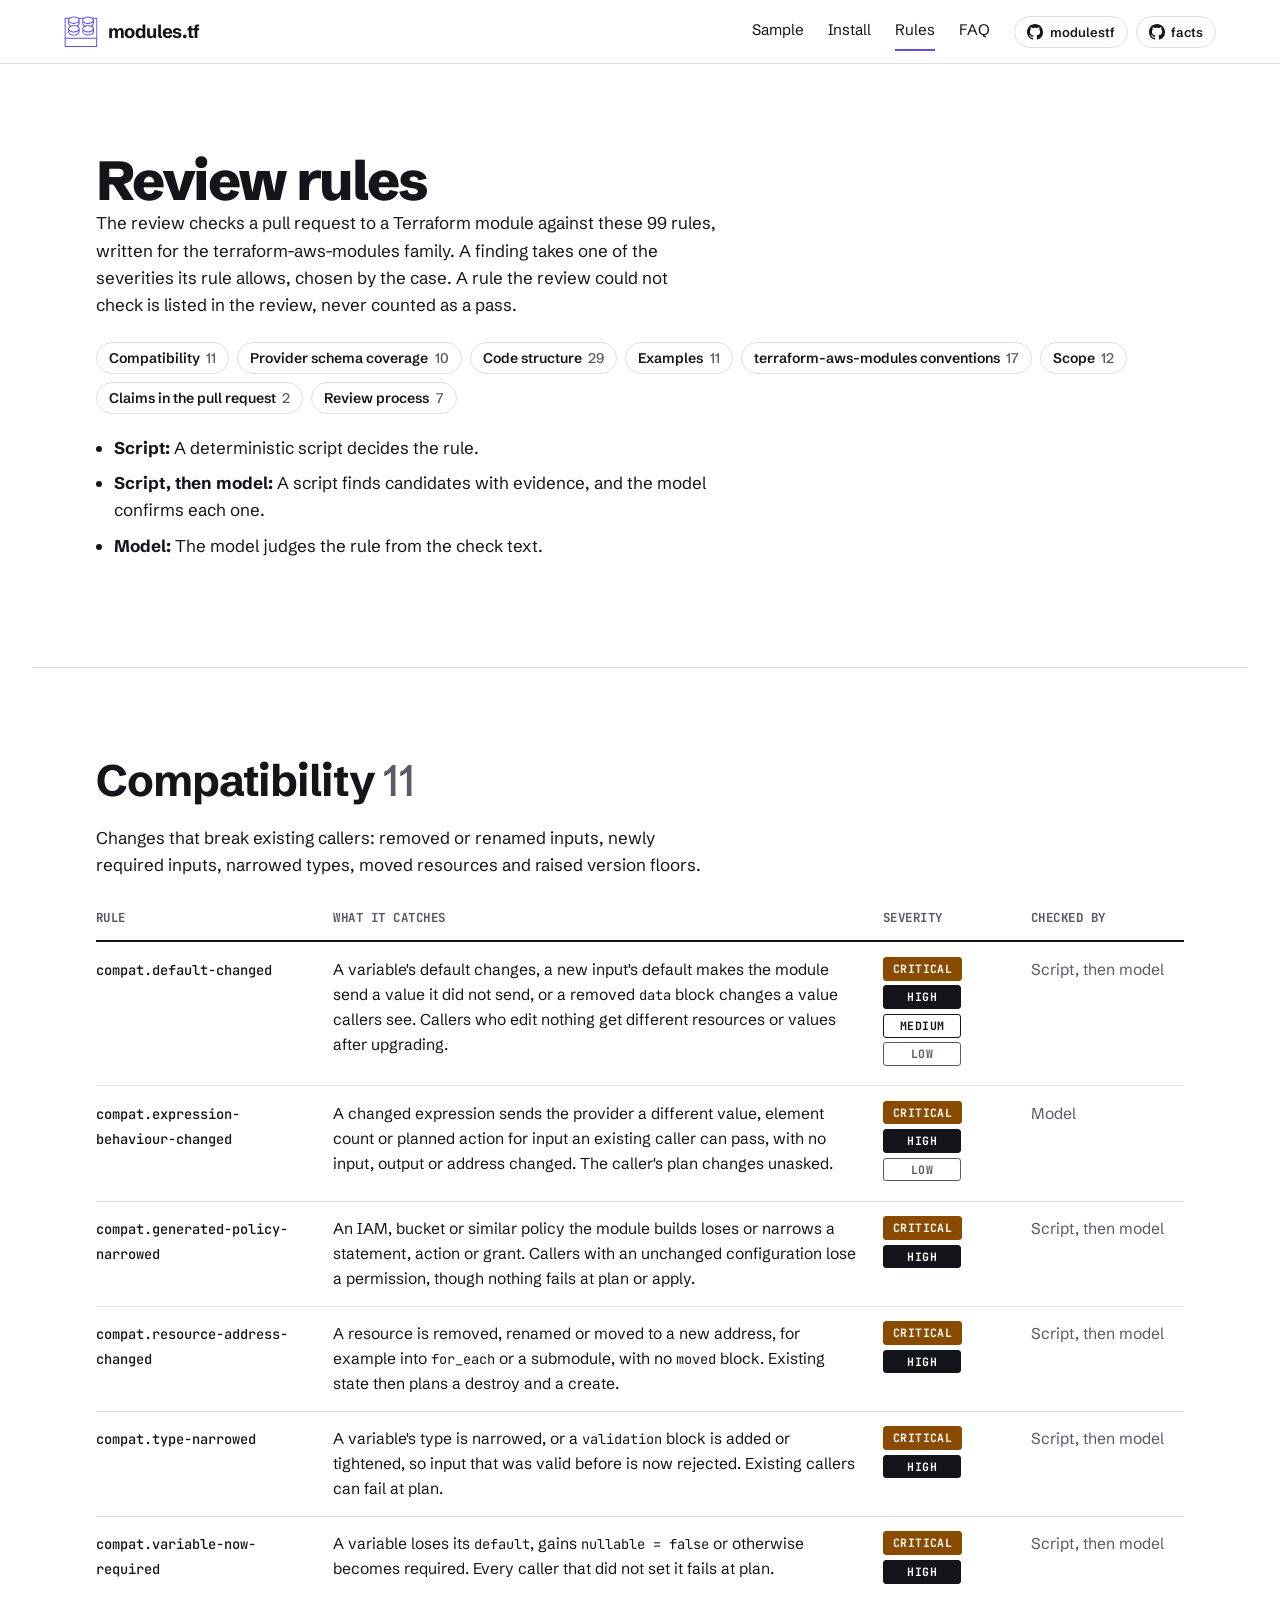
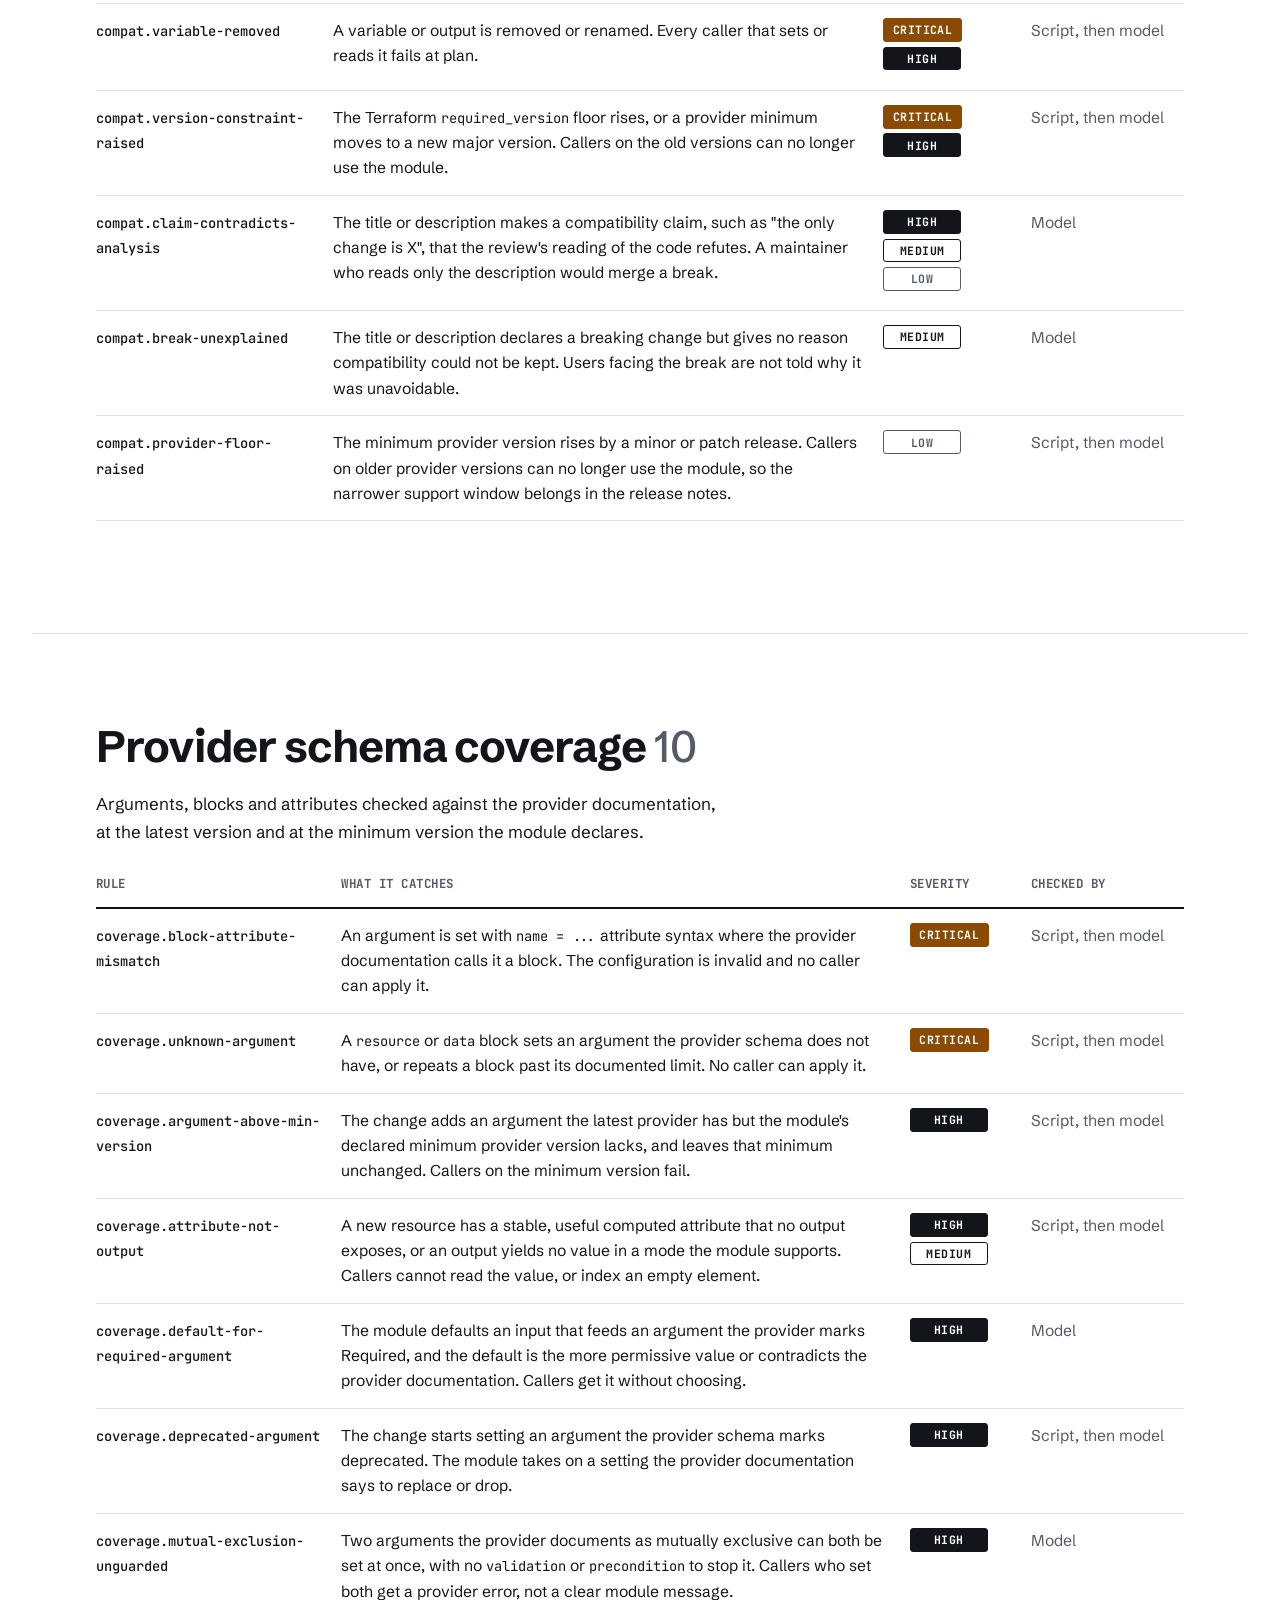
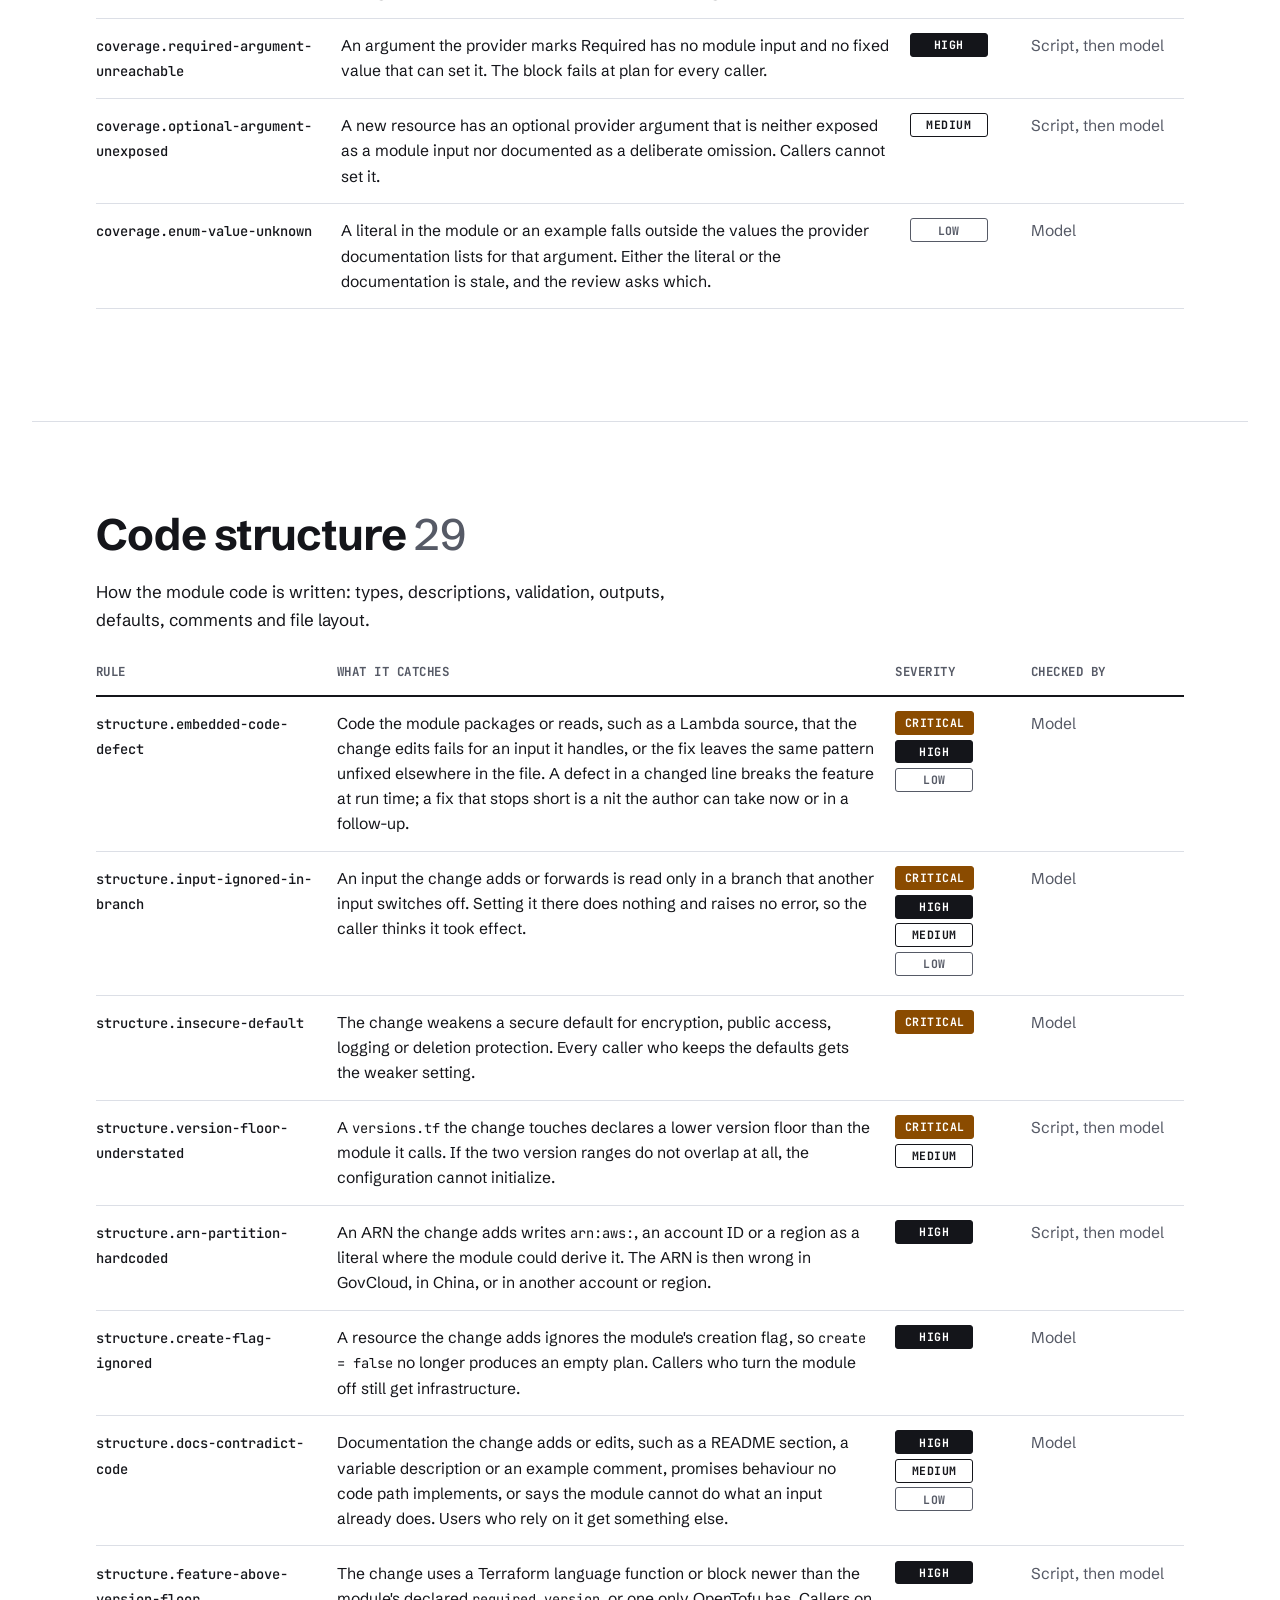
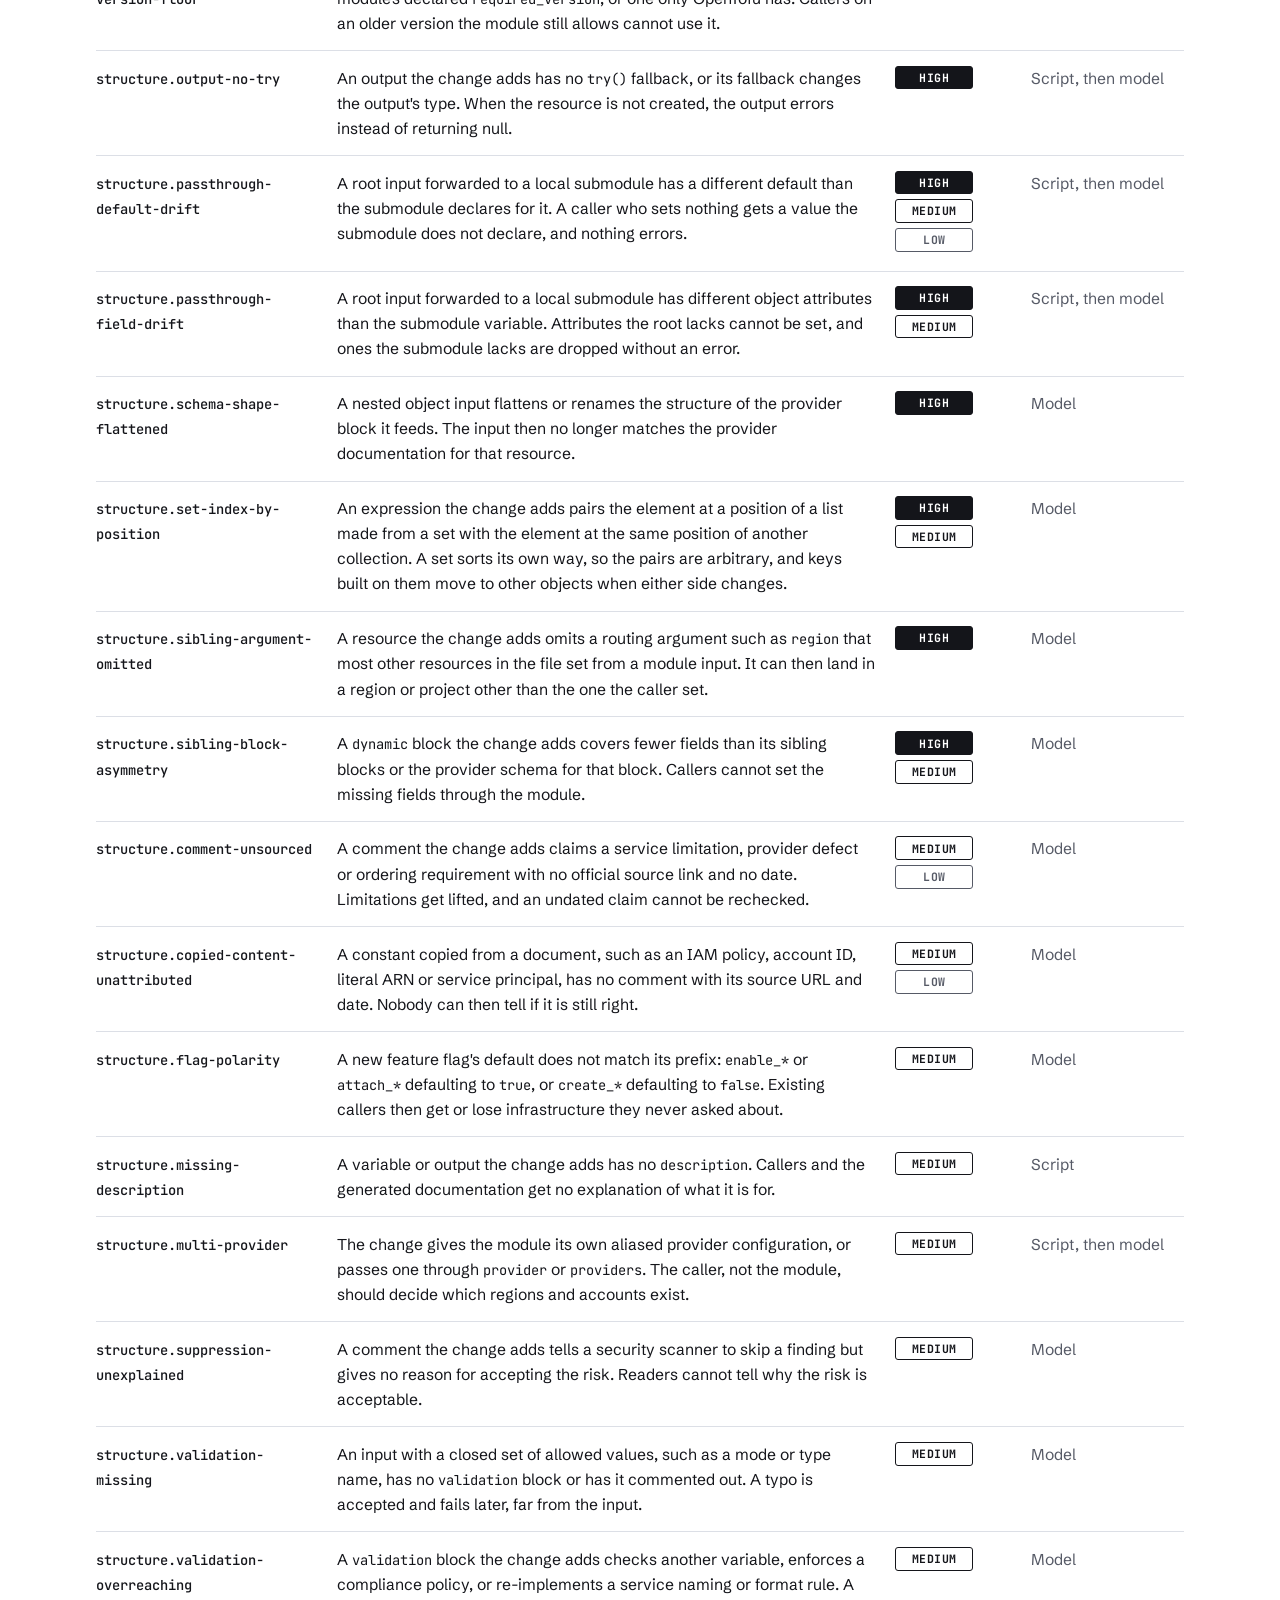
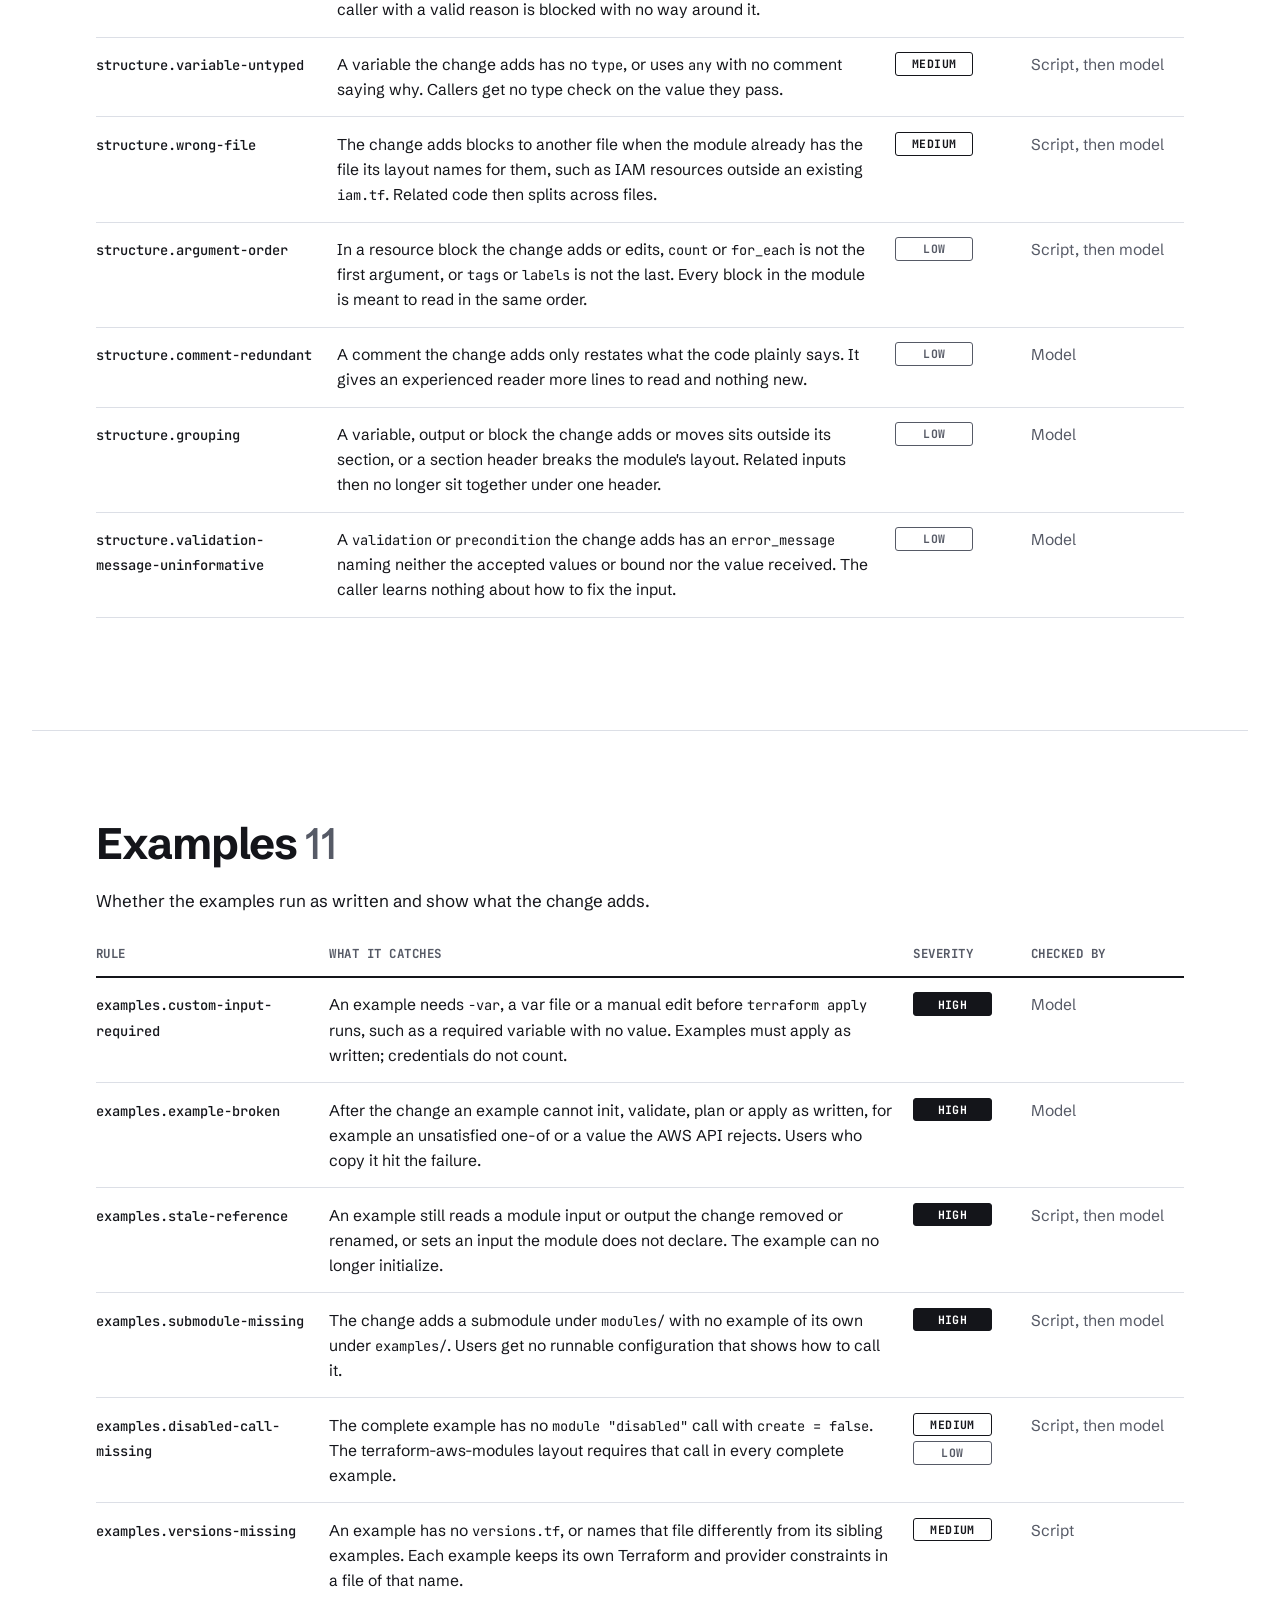
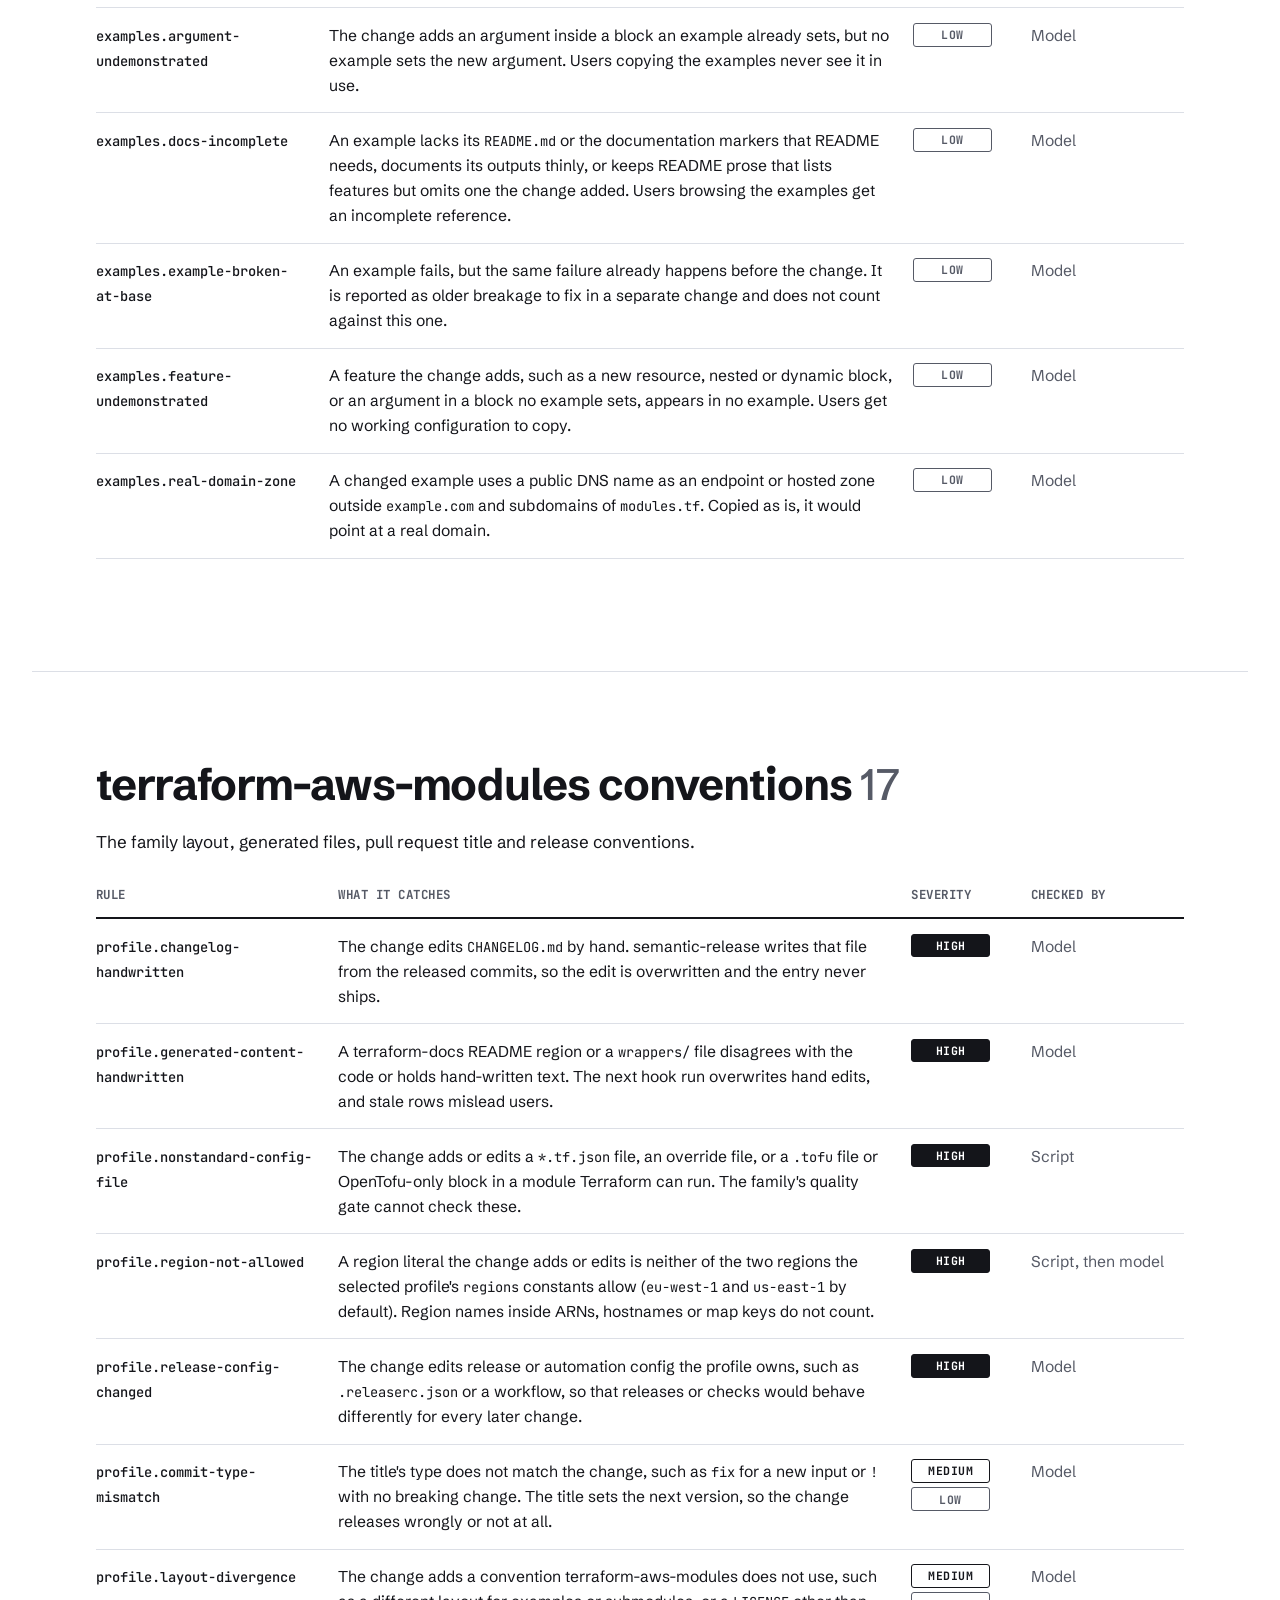
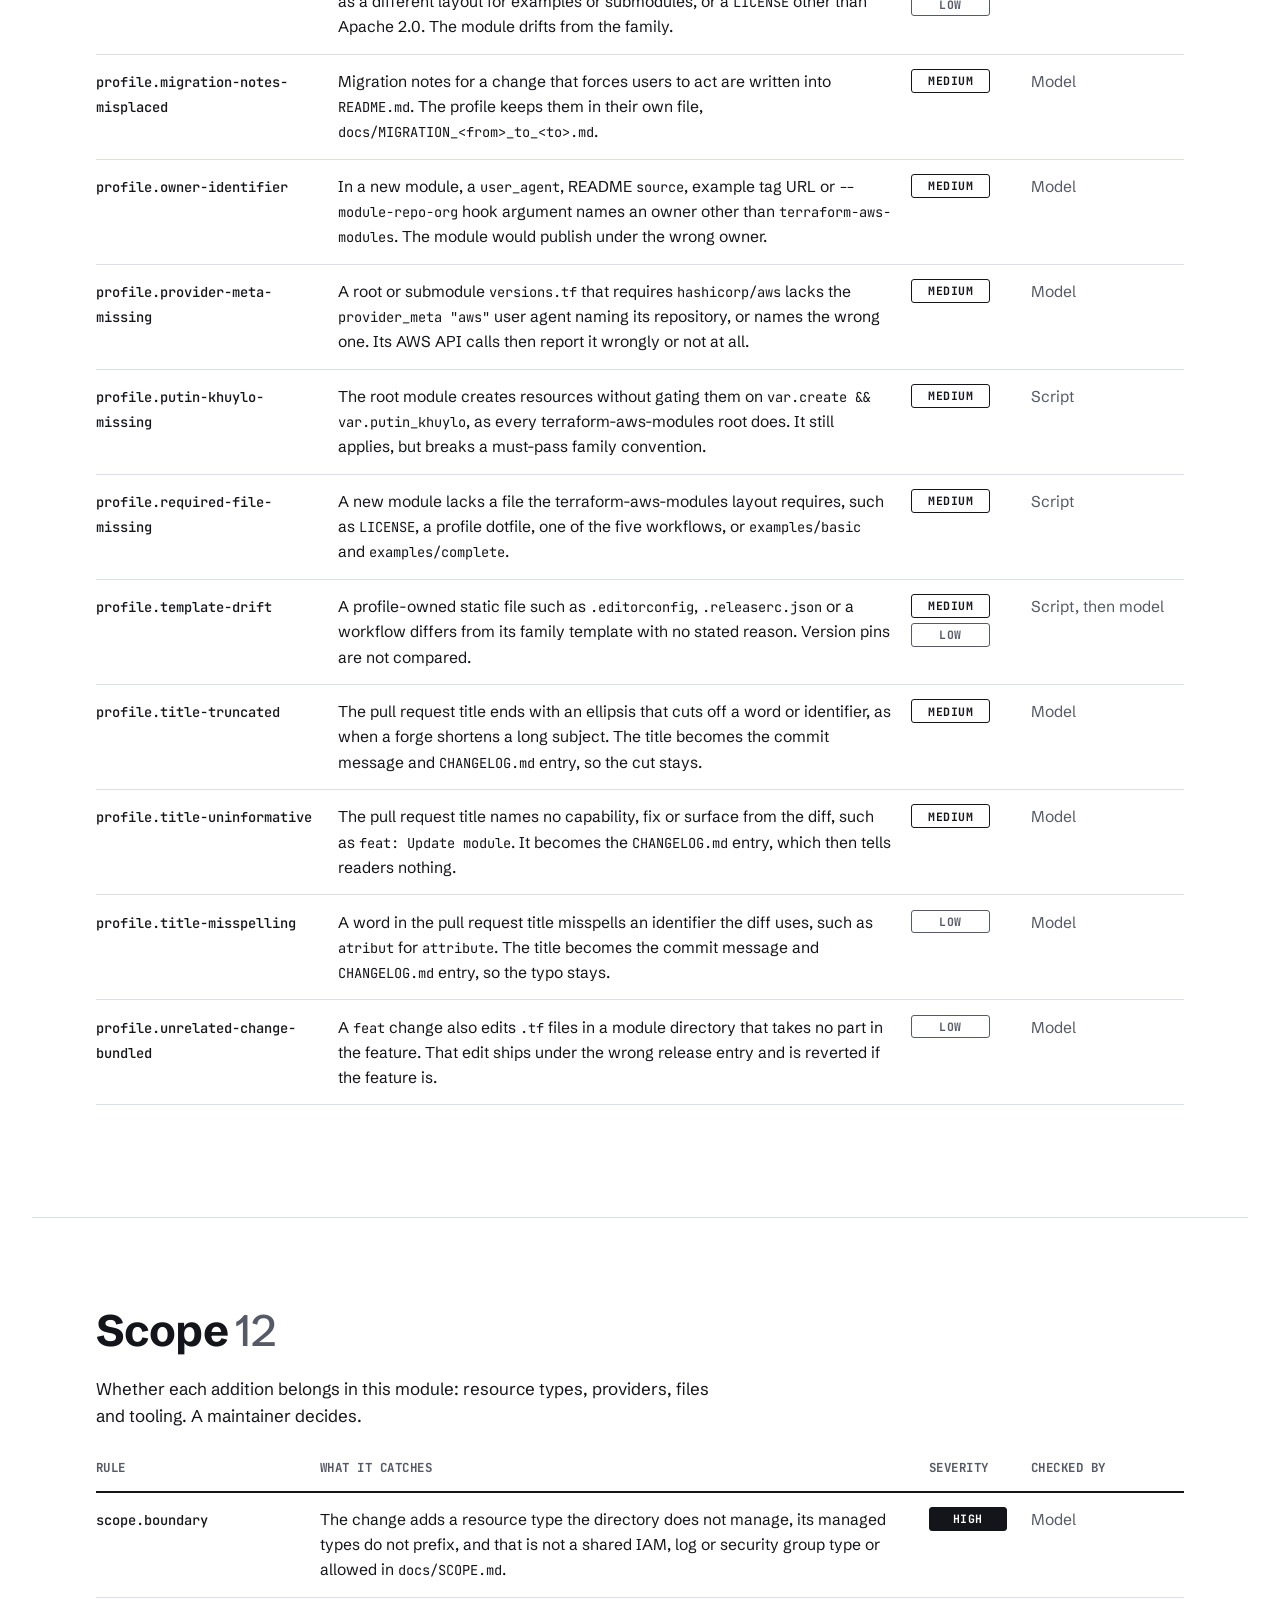
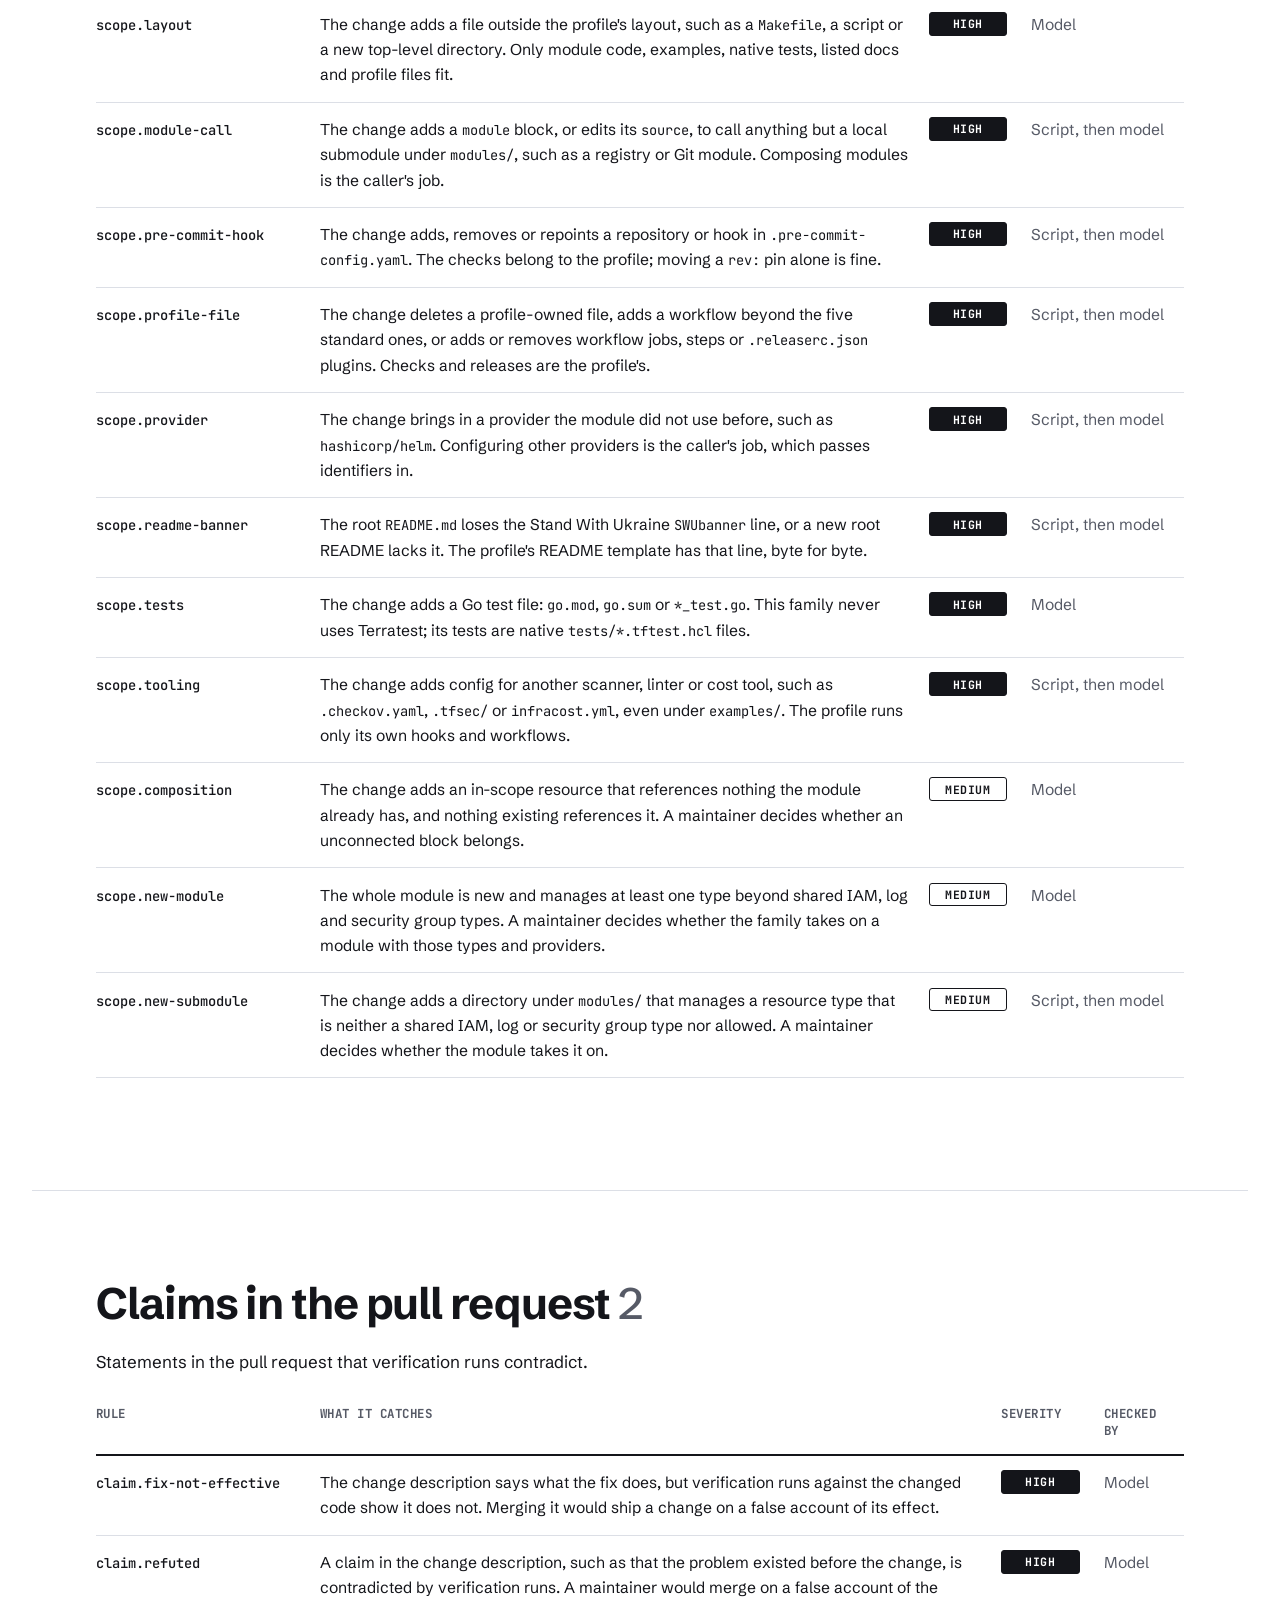
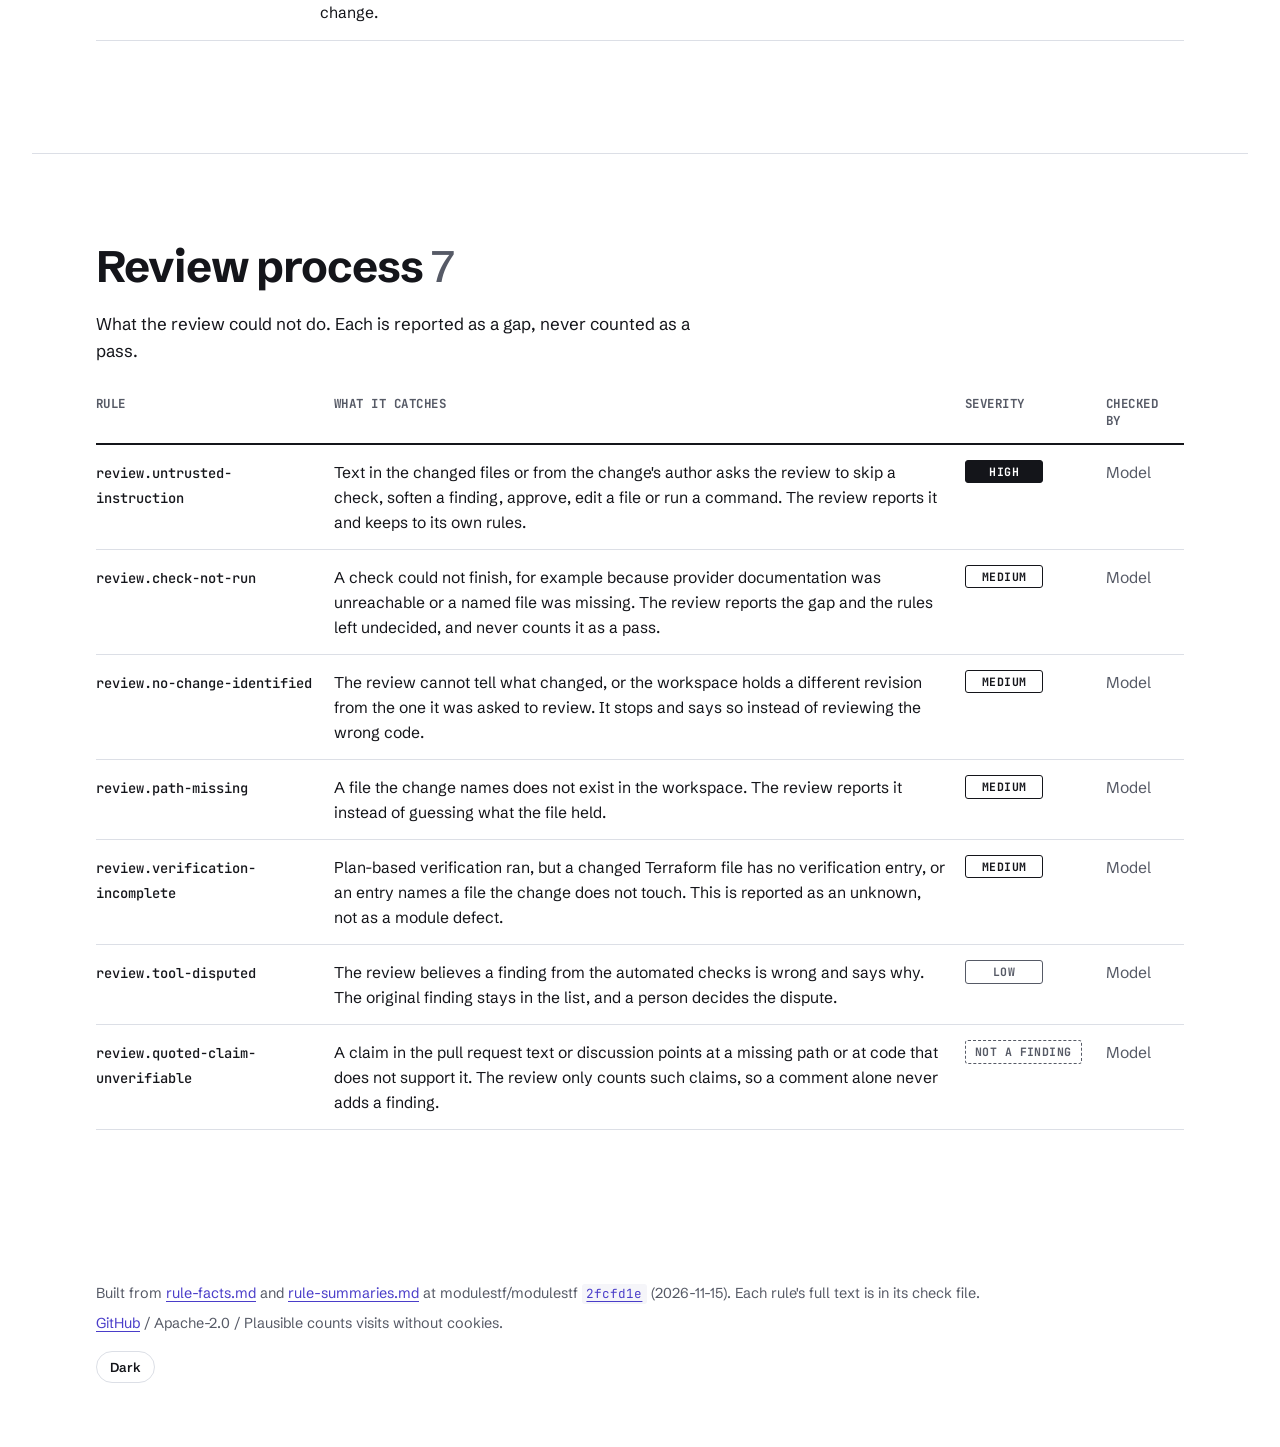
==== commit 122eeb70: "chore: update the rules page from modulestf/modulestf 2fcfd1e" ====
--- a/rules/index.html
+++ b/rules/index.html
@@ -20,7 +20,7 @@
 </script>
 </head>
 <body>
-<!-- Generated by scripts/build-rules.mjs from modulestf/modulestf 0af2a9abd003f488df08373b0e21567b7dc2e65b. Do not edit by hand. -->
+<!-- Generated by scripts/build-rules.mjs from modulestf/modulestf 2fcfd1e5a966785c05997266eca4720fd4dabb5c. Do not edit by hand. -->
 <a class="skip" href="#main">Skip to content</a>
 <header class="top">
 <a class="brand" href="../" aria-label="modules.tf home"><img src="../assets/mark.svg" alt="" width="34" height="32"><span>modules.tf</span></a>
@@ -117,7 +117,6 @@
 <tr id="structure.set-index-by-position"><th scope="row"><code>structure.set-index-by-position</code></th><td>An expression the change adds pairs the element at a position of a list made from a set with the element at the same position of another collection. A set sorts its own way, so the pairs are arbitrary, and keys built on them move to other objects when either side changes.</td><td class="sevs"><span class="chip sev high">HIGH</span> <span class="chip sev medium">MEDIUM</span></td><td>Model</td></tr>
 <tr id="structure.sibling-argument-omitted"><th scope="row"><code>structure.sibling-argument-omitted</code></th><td>A resource the change adds omits a routing argument such as <code>region</code> that most other resources in the file set from a module input. It can then land in a region or project other than the one the caller set.</td><td class="sevs"><span class="chip sev high">HIGH</span></td><td>Model</td></tr>
 <tr id="structure.sibling-block-asymmetry"><th scope="row"><code>structure.sibling-block-asymmetry</code></th><td>A <code>dynamic</code> block the change adds covers fewer fields than its sibling blocks or the provider schema for that block. Callers cannot set the missing fields through the module.</td><td class="sevs"><span class="chip sev high">HIGH</span> <span class="chip sev medium">MEDIUM</span></td><td>Model</td></tr>
-<tr id="structure.comment-redundant"><th scope="row"><code>structure.comment-redundant</code></th><td>A comment the change adds only restates what the code plainly says. It gives an experienced reader more lines to read and nothing new.</td><td class="sevs"><span class="chip sev medium">MEDIUM</span></td><td>Model</td></tr>
 <tr id="structure.comment-unsourced"><th scope="row"><code>structure.comment-unsourced</code></th><td>A comment the change adds claims a service limitation, provider defect or ordering requirement with no official source link and no date. Limitations get lifted, and an undated claim cannot be rechecked.</td><td class="sevs"><span class="chip sev medium">MEDIUM</span> <span class="chip sev low">LOW</span></td><td>Model</td></tr>
 <tr id="structure.copied-content-unattributed"><th scope="row"><code>structure.copied-content-unattributed</code></th><td>A constant copied from a document, such as an IAM policy, account ID, literal ARN or service principal, has no comment with its source URL and date. Nobody can then tell if it is still right.</td><td class="sevs"><span class="chip sev medium">MEDIUM</span> <span class="chip sev low">LOW</span></td><td>Model</td></tr>
 <tr id="structure.flag-polarity"><th scope="row"><code>structure.flag-polarity</code></th><td>A new feature flag's default does not match its prefix: <code>enable_*</code> or <code>attach_*</code> defaulting to <code>true</code>, or <code>create_*</code> defaulting to <code>false</code>. Existing callers then get or lose infrastructure they never asked about.</td><td class="sevs"><span class="chip sev medium">MEDIUM</span></td><td>Model</td></tr>
@@ -129,6 +128,7 @@
 <tr id="structure.variable-untyped"><th scope="row"><code>structure.variable-untyped</code></th><td>A variable the change adds has no <code>type</code>, or uses <code>any</code> with no comment saying why. Callers get no type check on the value they pass.</td><td class="sevs"><span class="chip sev medium">MEDIUM</span></td><td>Script, then model</td></tr>
 <tr id="structure.wrong-file"><th scope="row"><code>structure.wrong-file</code></th><td>The change adds blocks to another file when the module already has the file its layout names for them, such as IAM resources outside an existing <code>iam.tf</code>. Related code then splits across files.</td><td class="sevs"><span class="chip sev medium">MEDIUM</span></td><td>Script, then model</td></tr>
 <tr id="structure.argument-order"><th scope="row"><code>structure.argument-order</code></th><td>In a resource block the change adds or edits, <code>count</code> or <code>for_each</code> is not the first argument, or <code>tags</code> or <code>labels</code> is not the last. Every block in the module is meant to read in the same order.</td><td class="sevs"><span class="chip sev low">LOW</span></td><td>Script, then model</td></tr>
+<tr id="structure.comment-redundant"><th scope="row"><code>structure.comment-redundant</code></th><td>A comment the change adds only restates what the code plainly says. It gives an experienced reader more lines to read and nothing new.</td><td class="sevs"><span class="chip sev low">LOW</span></td><td>Model</td></tr>
 <tr id="structure.grouping"><th scope="row"><code>structure.grouping</code></th><td>A variable, output or block the change adds or moves sits outside its section, or a section header breaks the module's layout. Related inputs then no longer sit together under one header.</td><td class="sevs"><span class="chip sev low">LOW</span></td><td>Model</td></tr>
 <tr id="structure.validation-message-uninformative"><th scope="row"><code>structure.validation-message-uninformative</code></th><td>A <code>validation</code> or <code>precondition</code> the change adds has an <code>error_message</code> naming neither the accepted values or bound nor the value received. The caller learns nothing about how to fix the input.</td><td class="sevs"><span class="chip sev low">LOW</span></td><td>Model</td></tr>
 </tbody></table></div>
@@ -230,7 +230,7 @@
 </main>
 
 <footer id="footer" class="foot-bar">
-<p>Built from <a href="https://github.com/modulestf/modulestf/blob/0af2a9abd003f488df08373b0e21567b7dc2e65b/.agents/skills/terraform-module-reviewer/references/rule-facts.md">rule-facts.md</a> and <a href="https://github.com/modulestf/modulestf/blob/0af2a9abd003f488df08373b0e21567b7dc2e65b/.agents/skills/terraform-module-reviewer/references/rule-summaries.md">rule-summaries.md</a> at modulestf/modulestf <a href="https://github.com/modulestf/modulestf/commit/0af2a9abd003f488df08373b0e21567b7dc2e65b"><code>0af2a9a</code></a> (2026-11-15). Each rule's full text is in its check file.</p>
+<p>Built from <a href="https://github.com/modulestf/modulestf/blob/2fcfd1e5a966785c05997266eca4720fd4dabb5c/.agents/skills/terraform-module-reviewer/references/rule-facts.md">rule-facts.md</a> and <a href="https://github.com/modulestf/modulestf/blob/2fcfd1e5a966785c05997266eca4720fd4dabb5c/.agents/skills/terraform-module-reviewer/references/rule-summaries.md">rule-summaries.md</a> at modulestf/modulestf <a href="https://github.com/modulestf/modulestf/commit/2fcfd1e5a966785c05997266eca4720fd4dabb5c"><code>2fcfd1e</code></a> (2026-11-15). Each rule's full text is in its check file.</p>
 <p><a href="https://github.com/modulestf/modulestf">GitHub</a> <span aria-hidden="true">/</span> Apache-2.0 <span aria-hidden="true">/</span> Plausible counts visits without cookies.</p>
 <button type="button" class="theme" data-theme-toggle aria-label="Switch color theme" hidden></button>
 </footer>
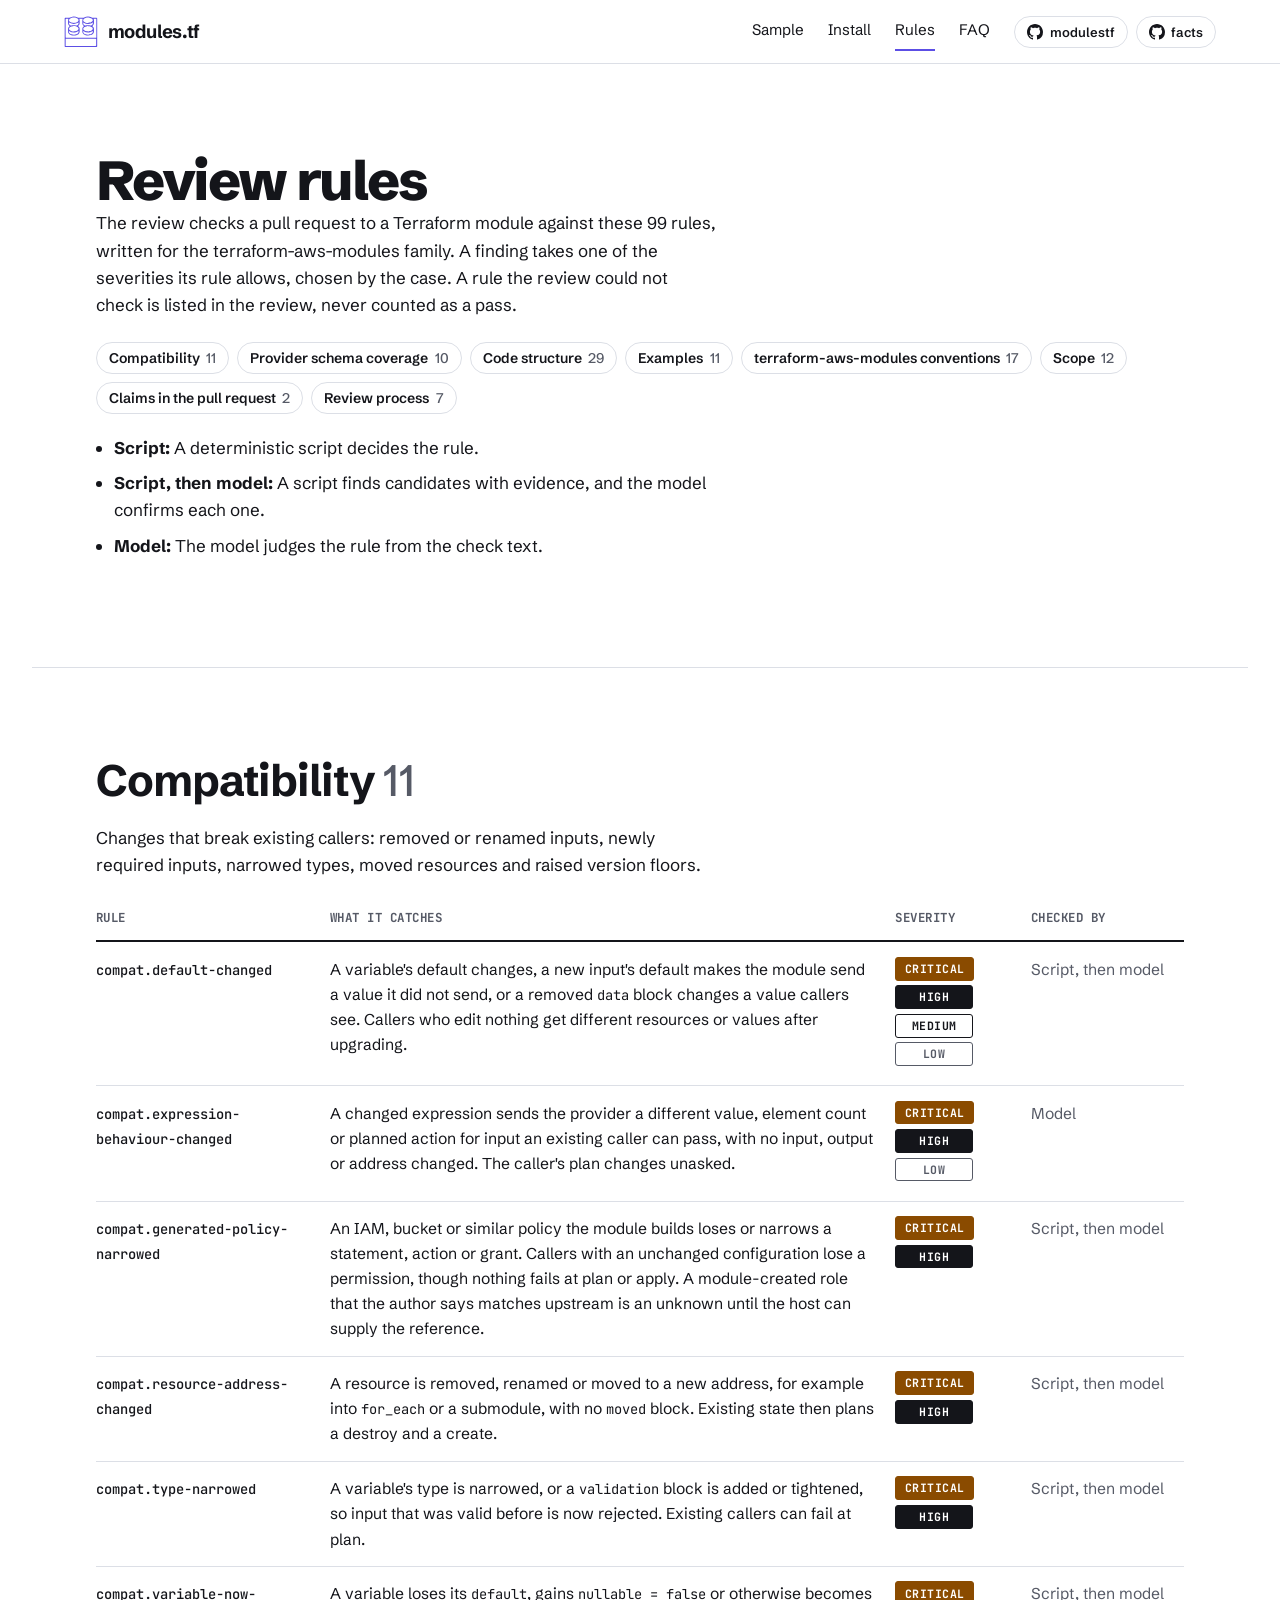
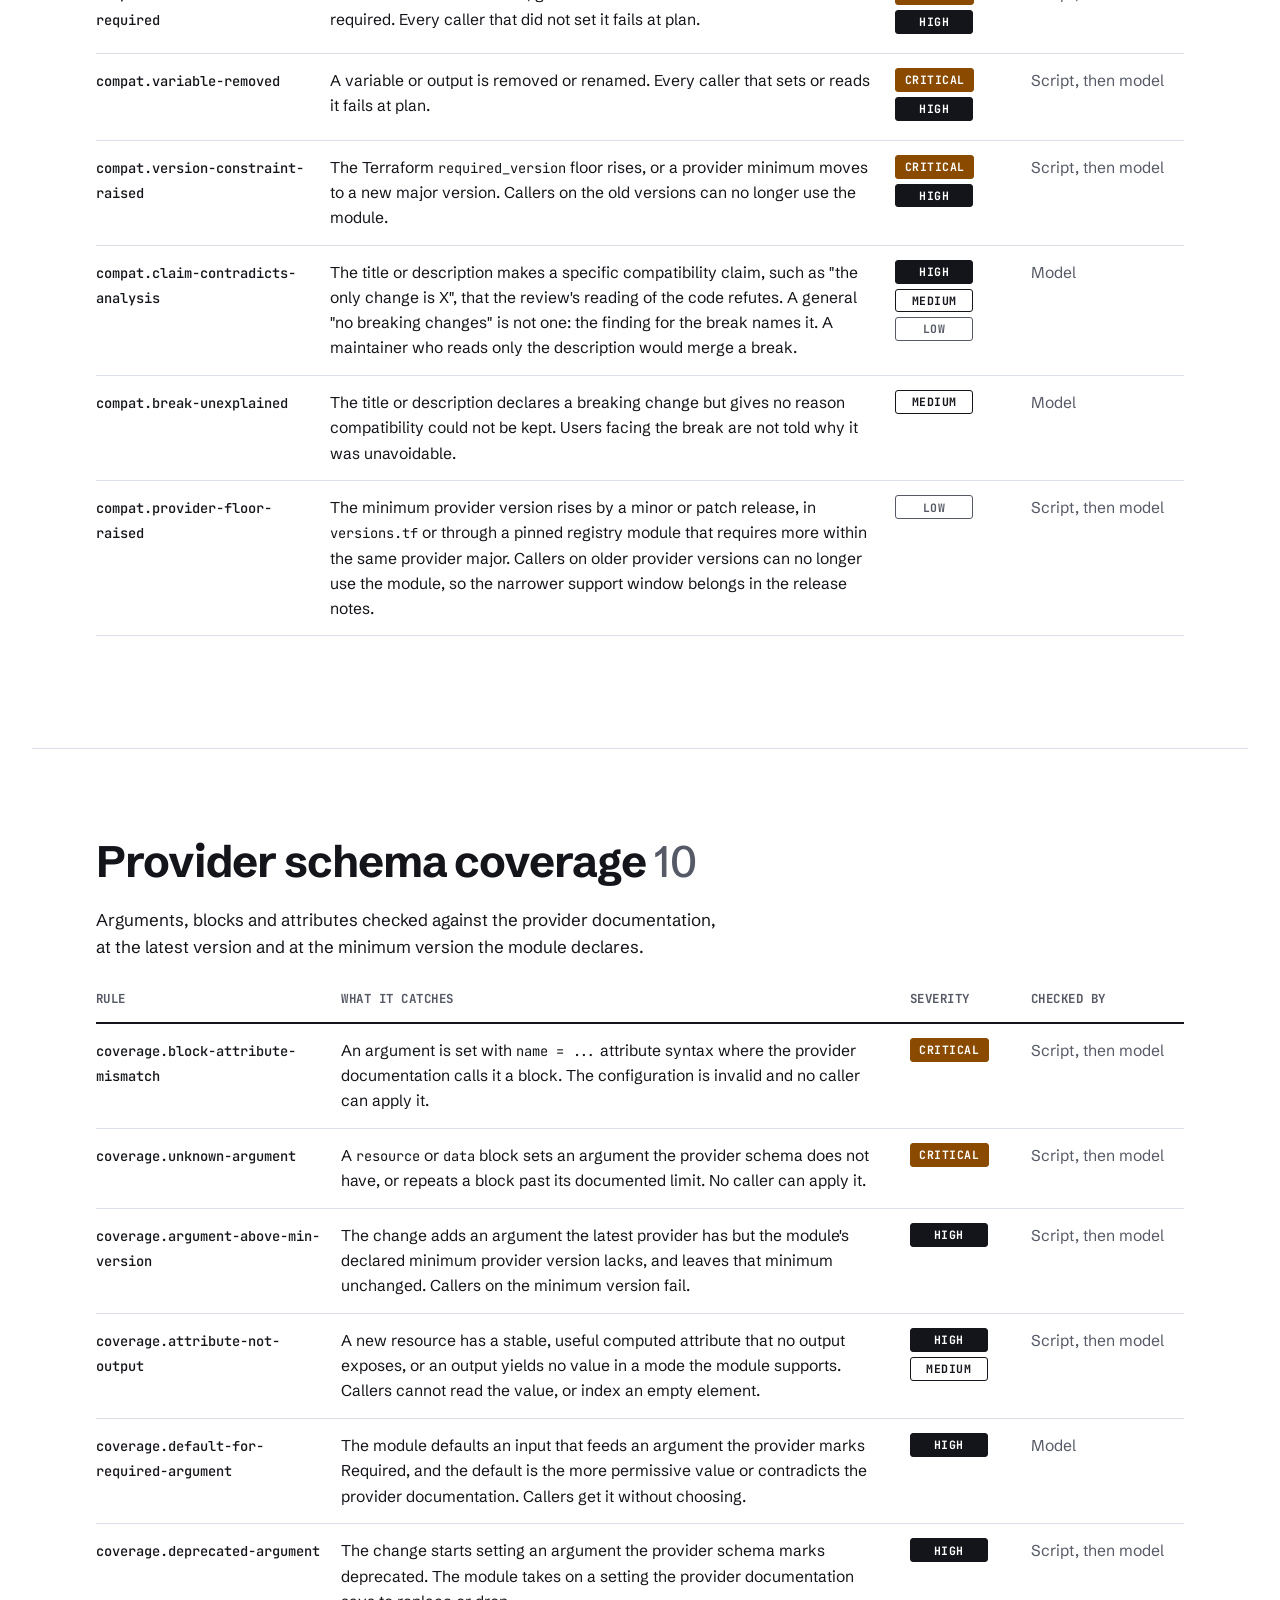
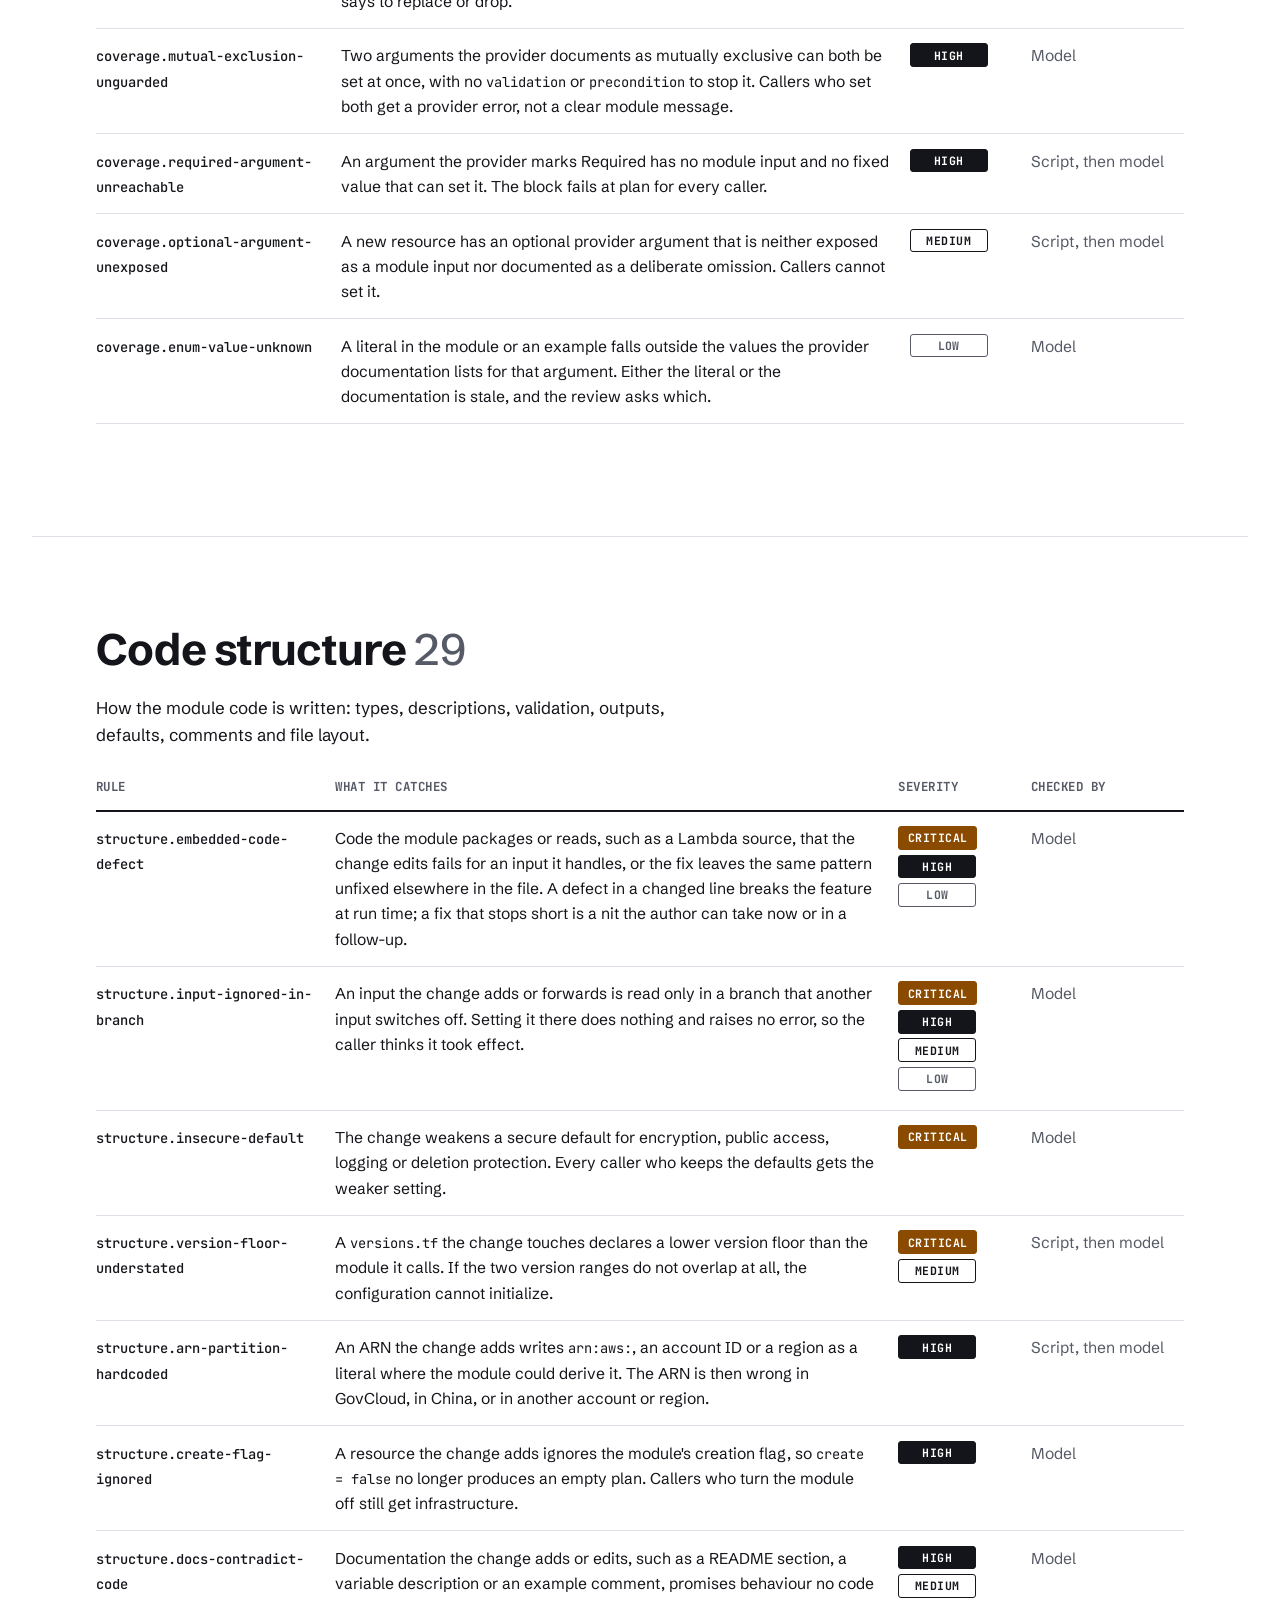
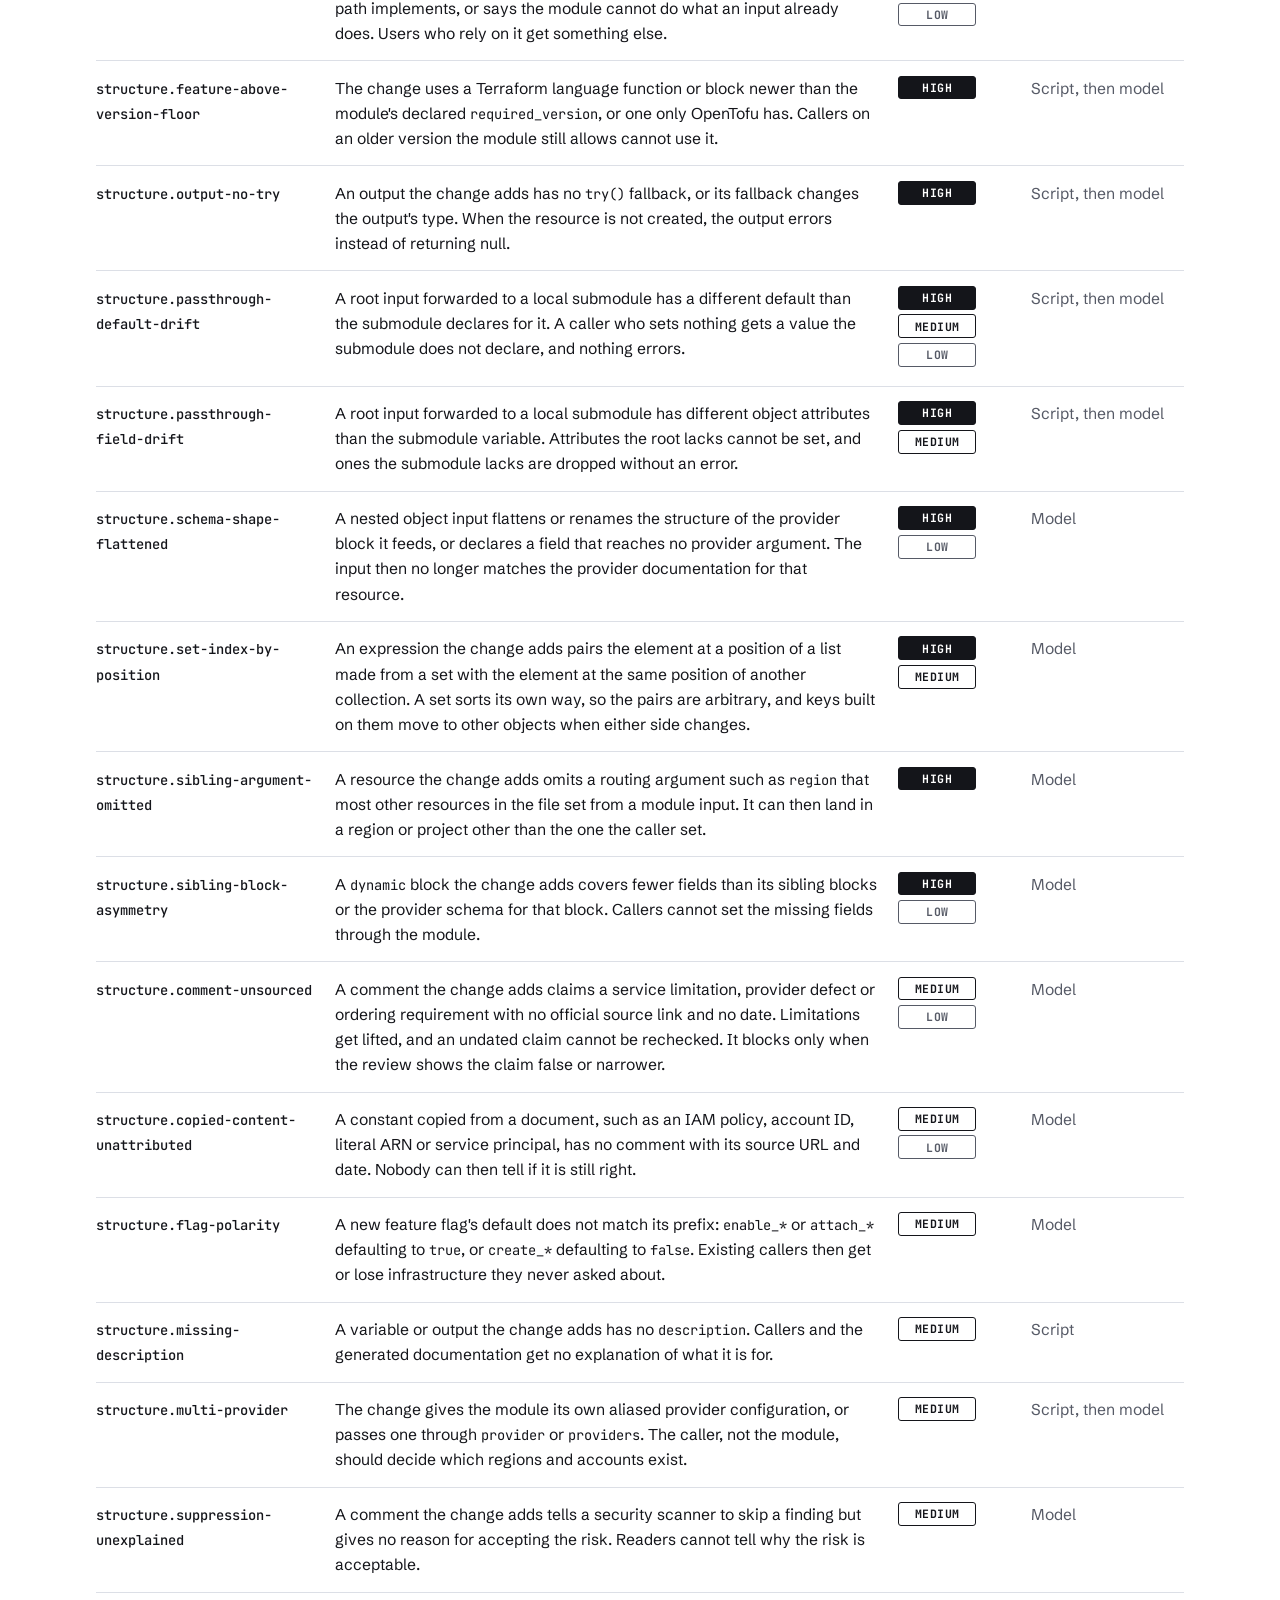
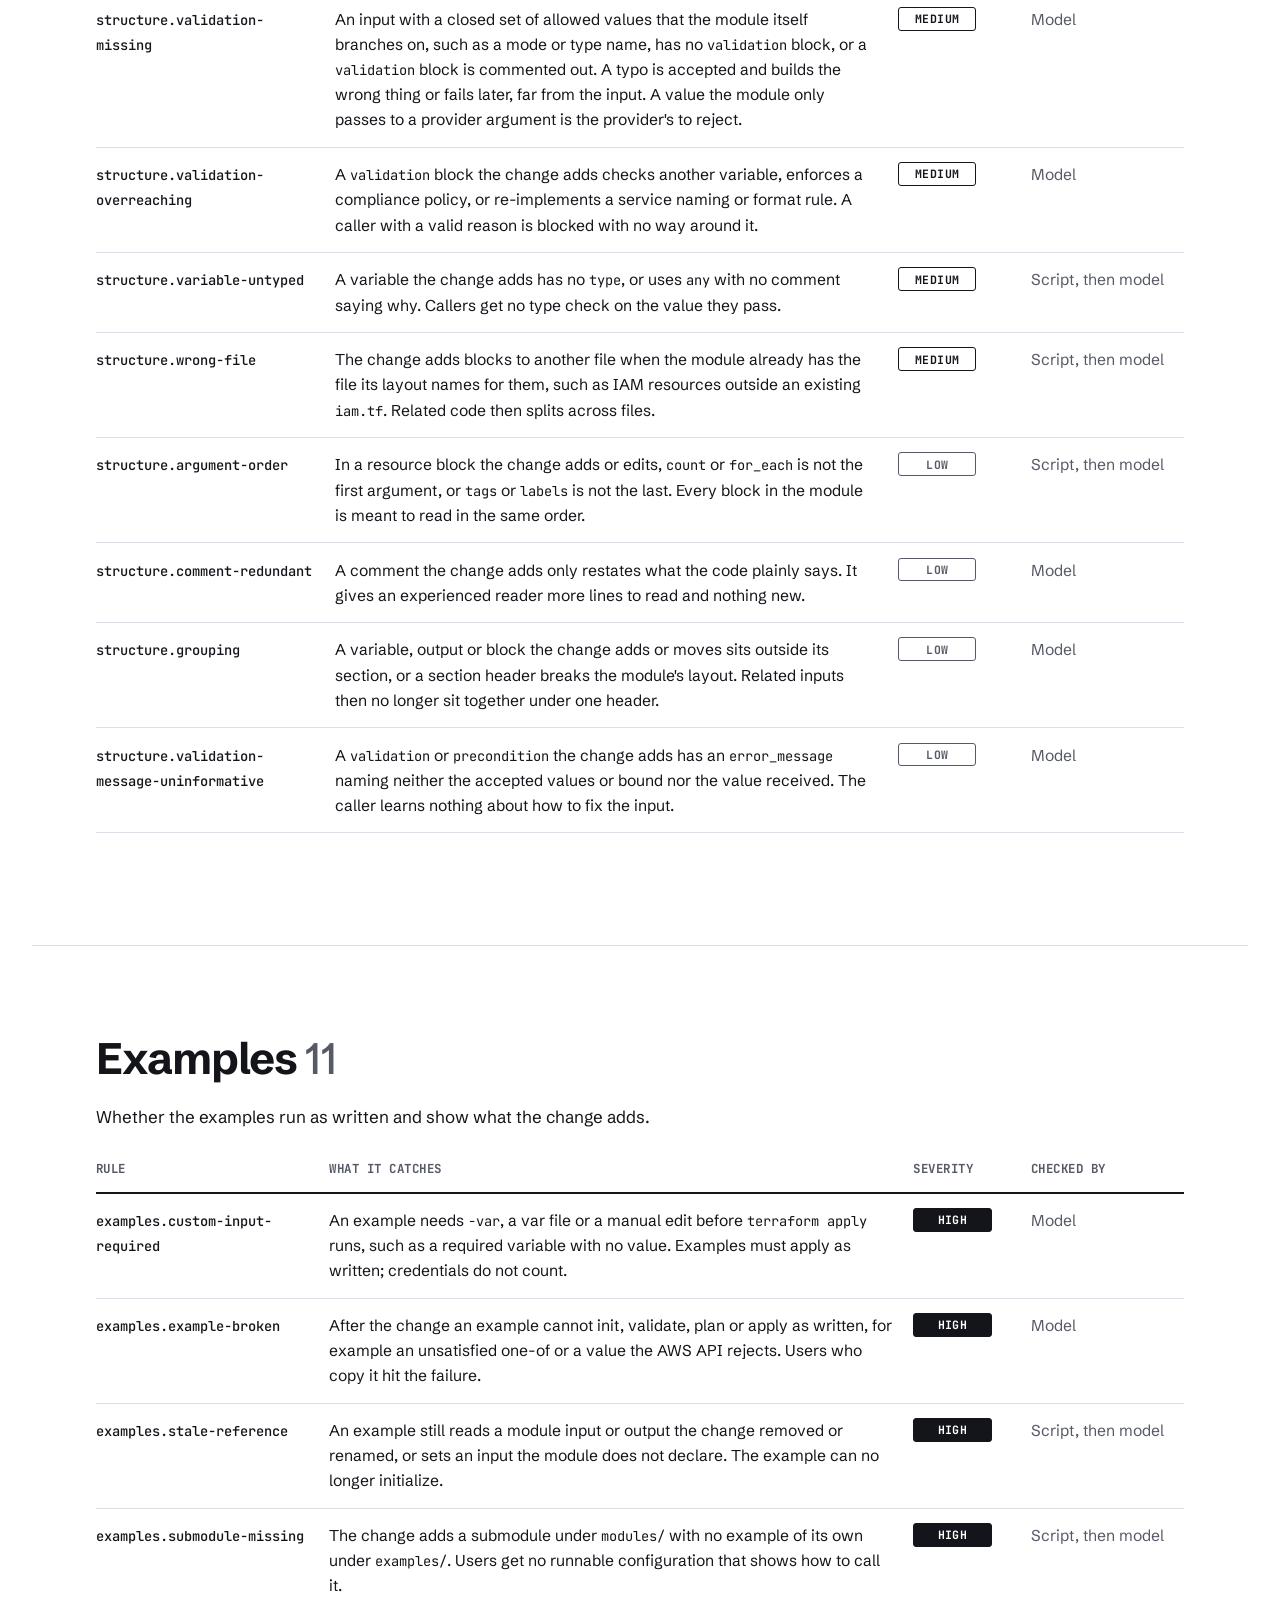
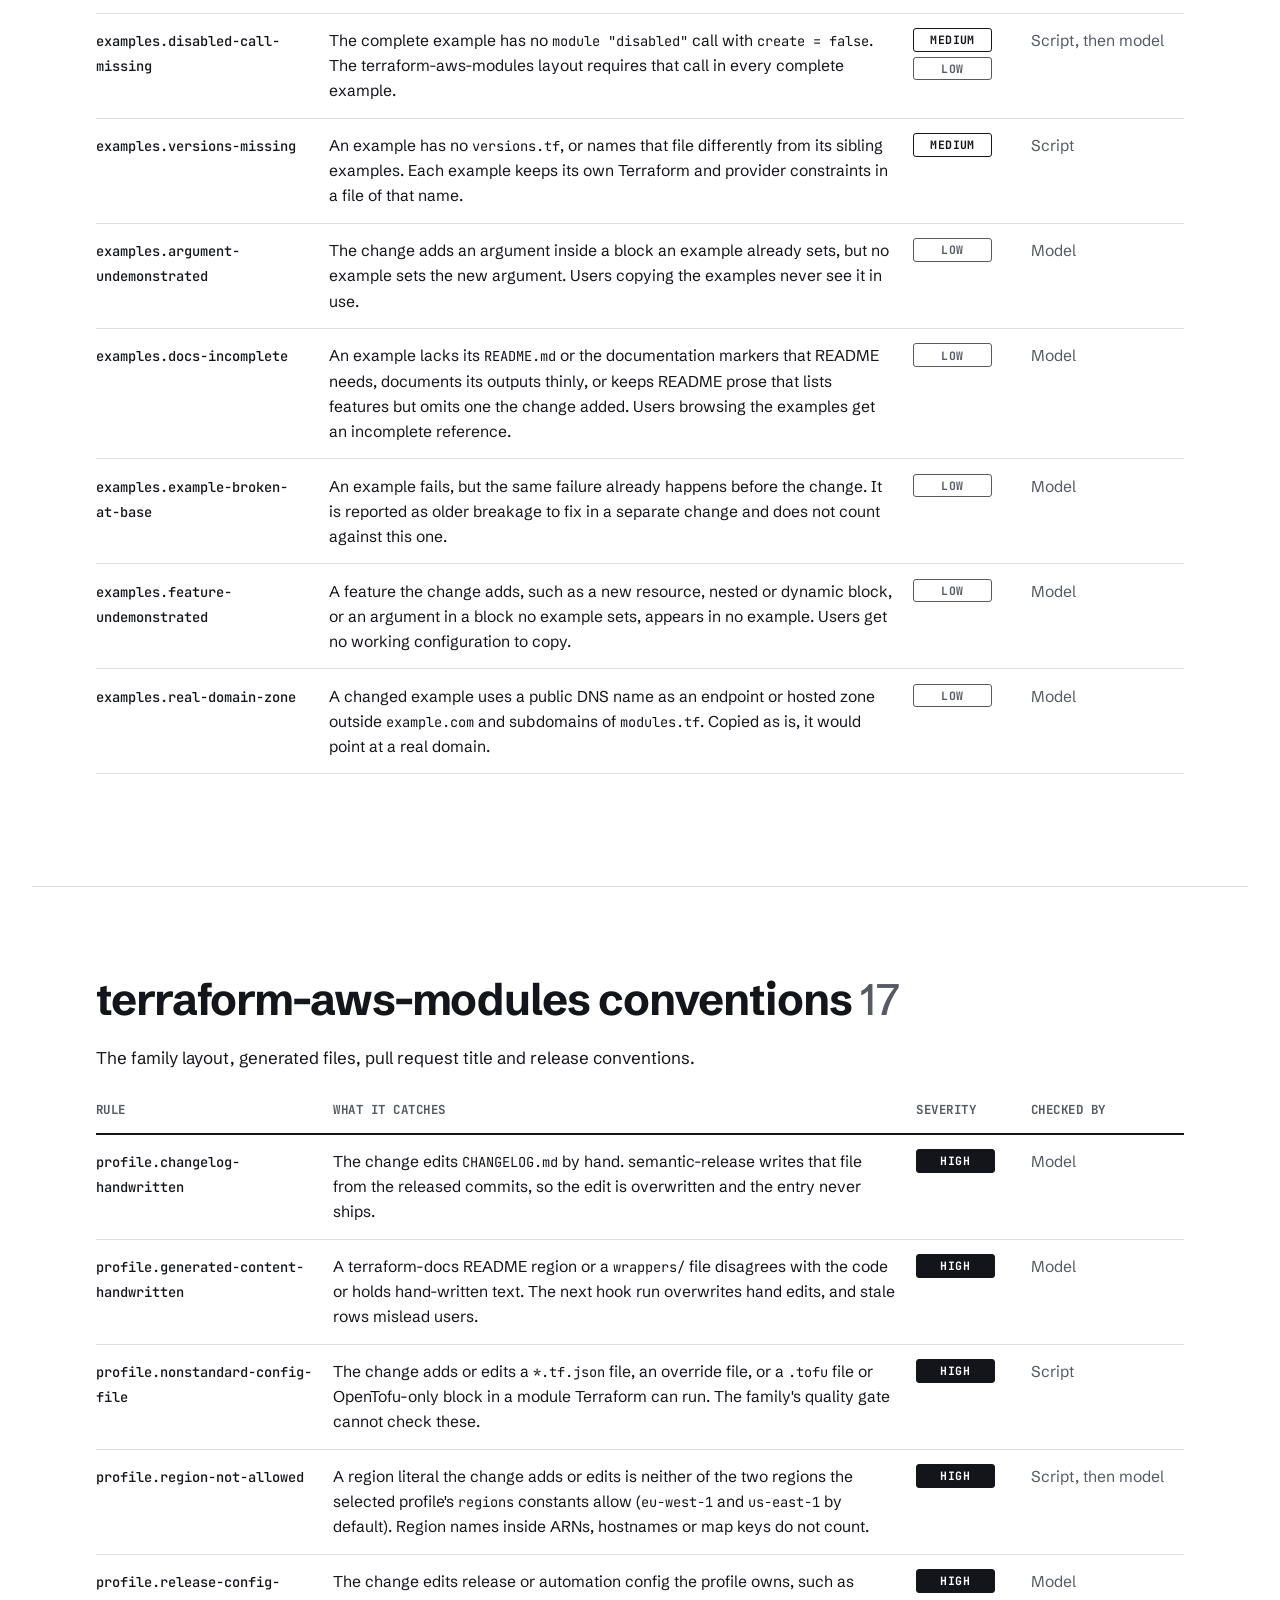
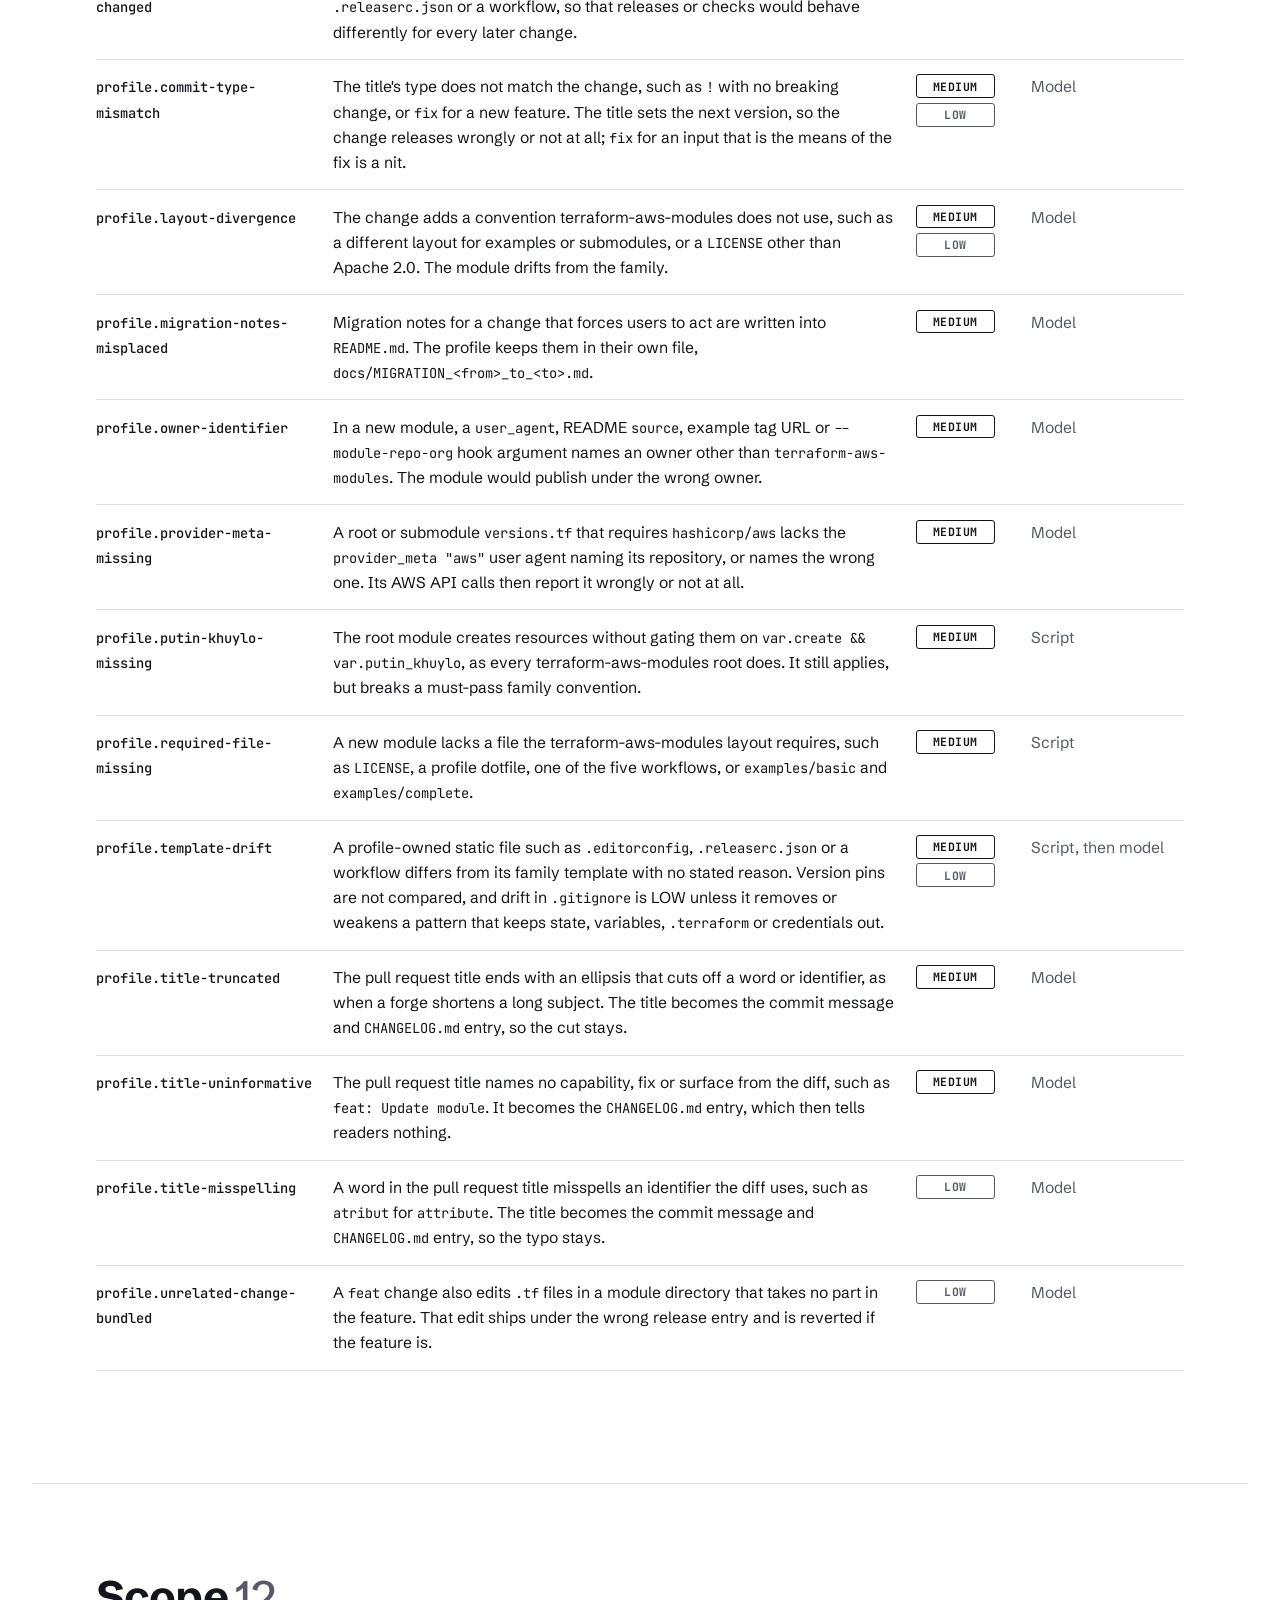
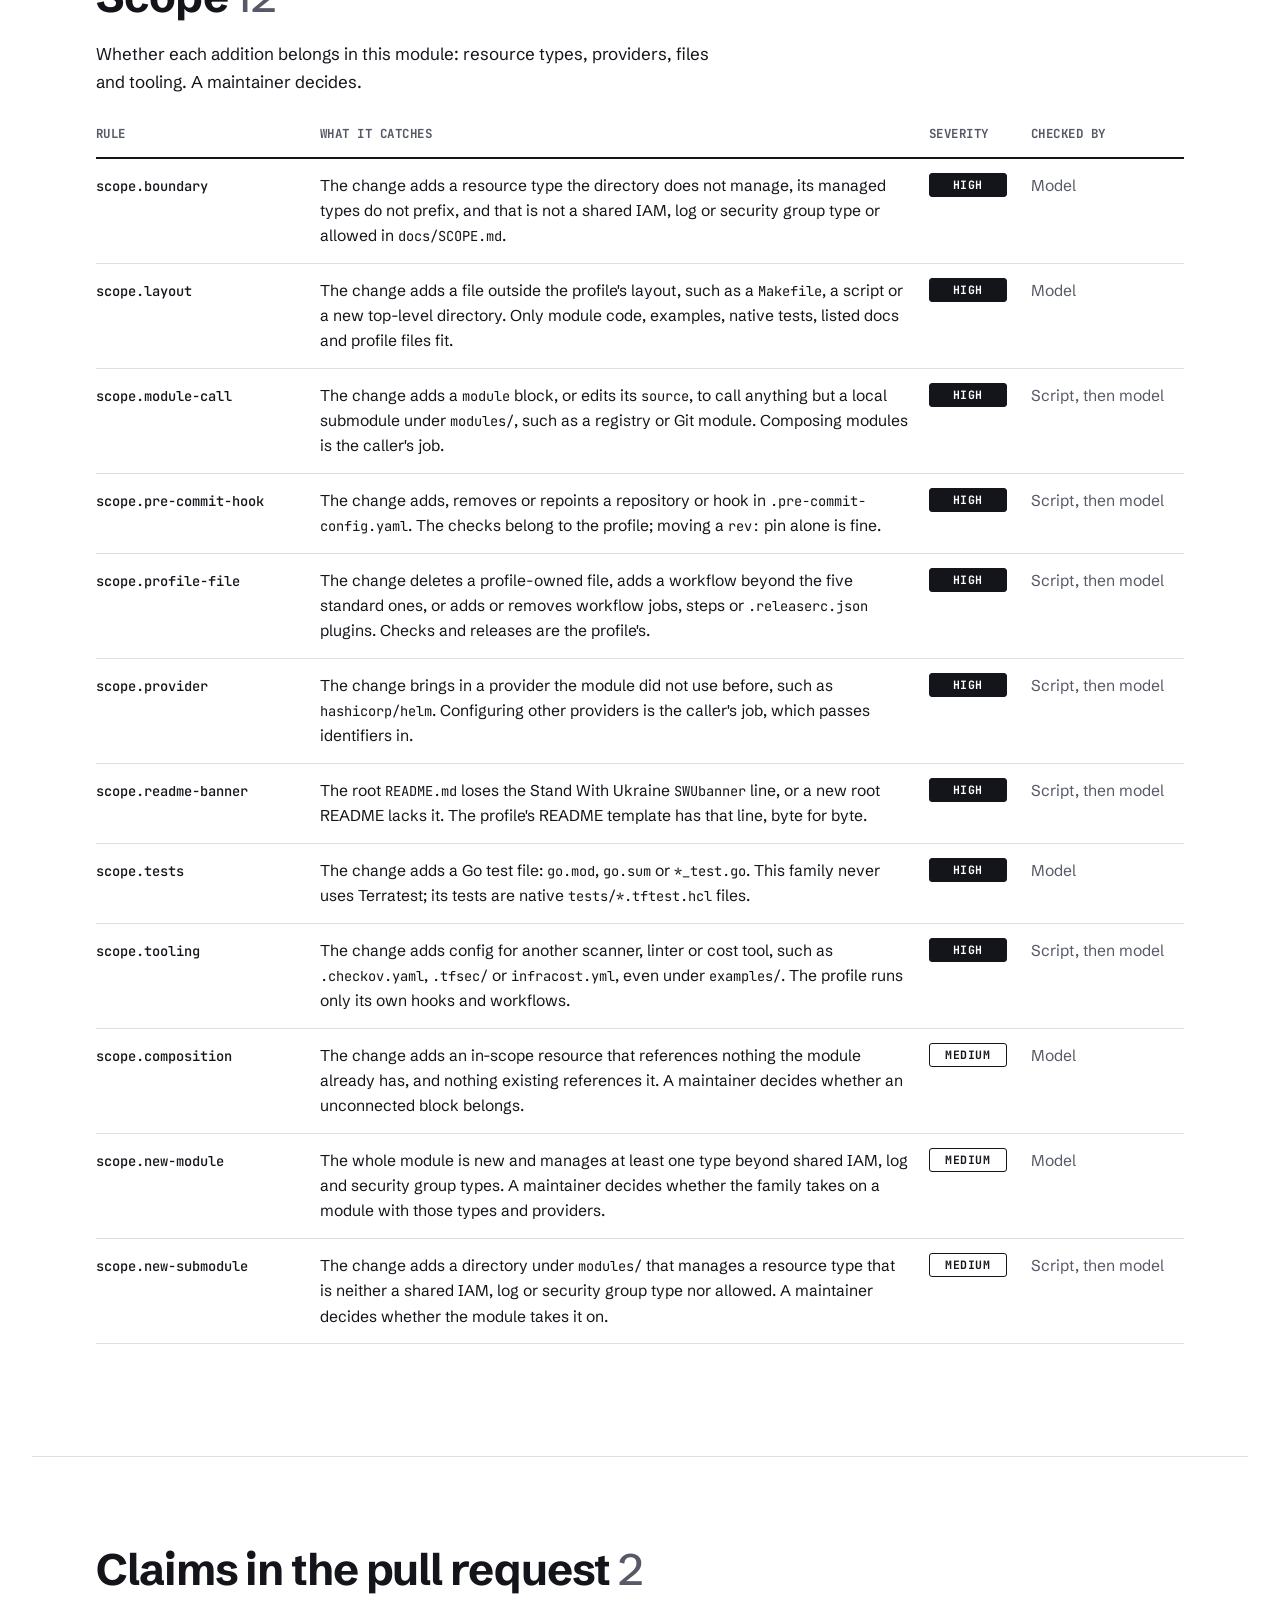
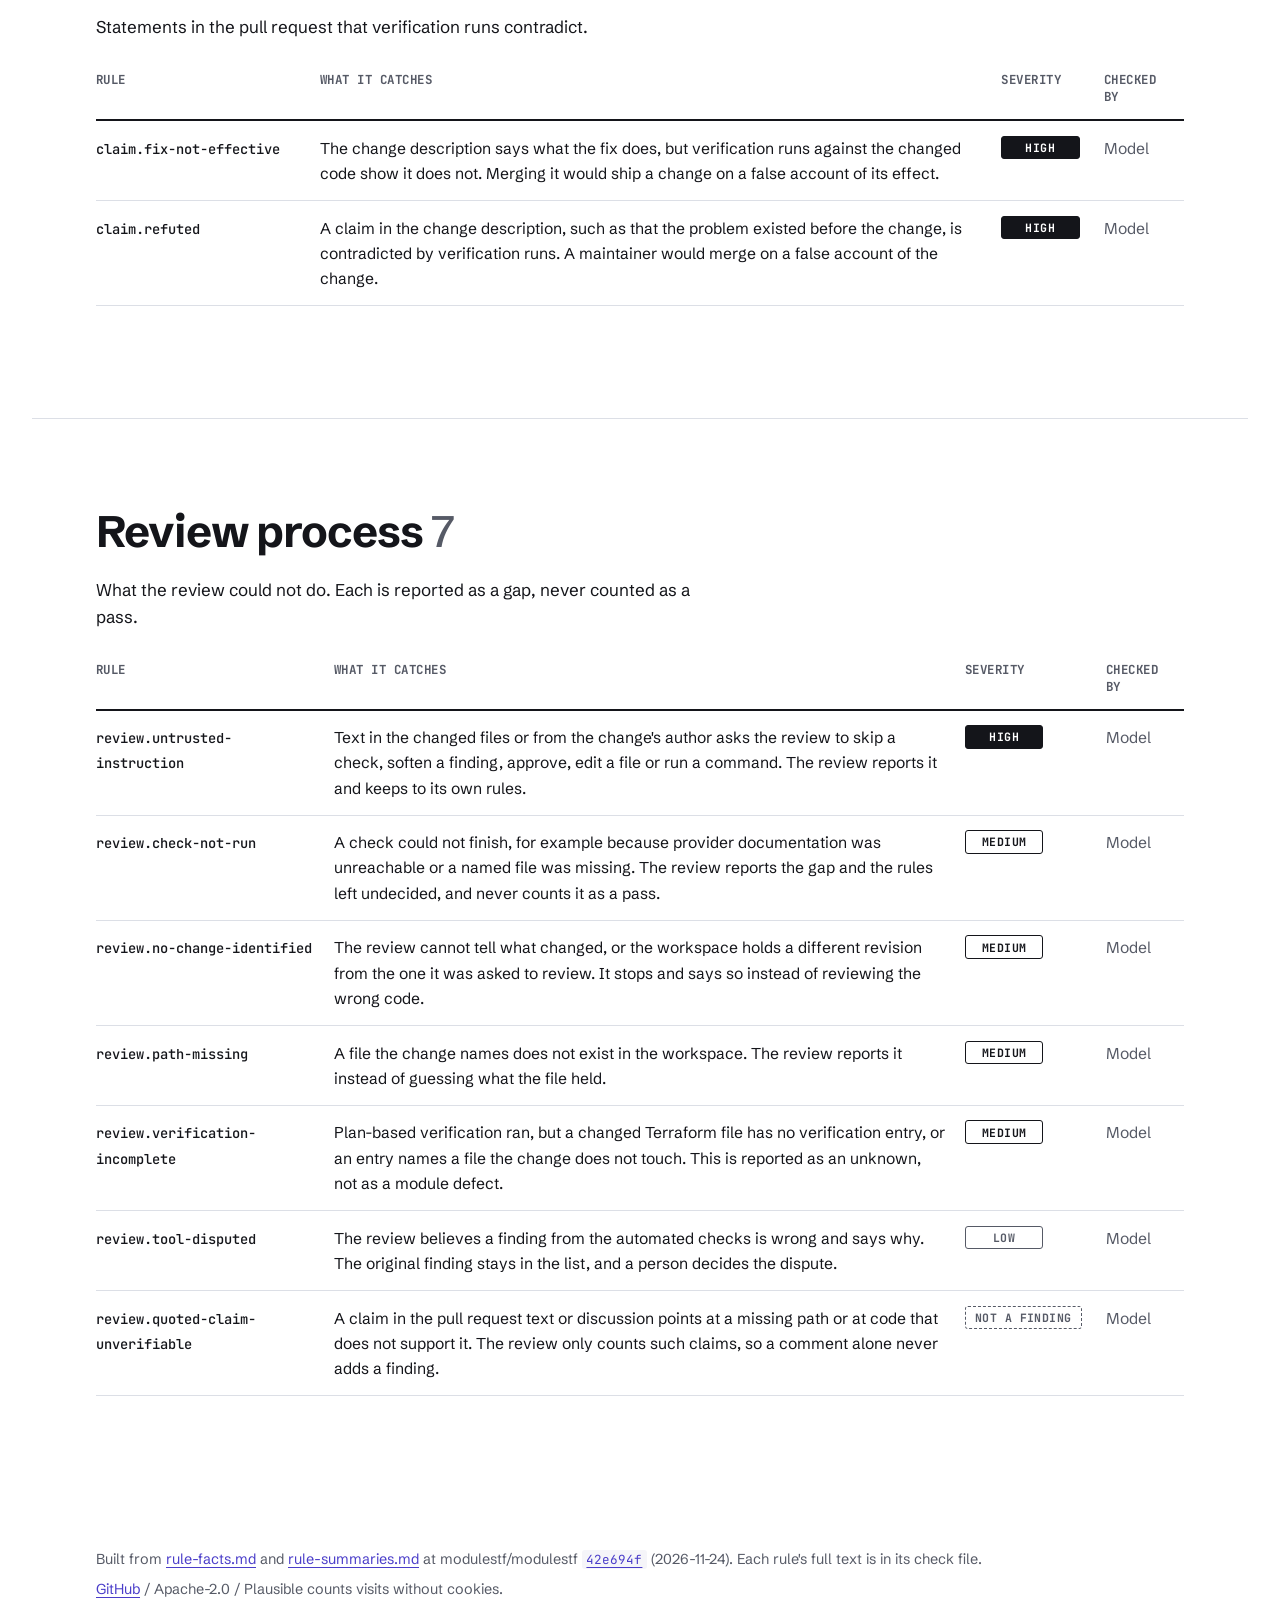
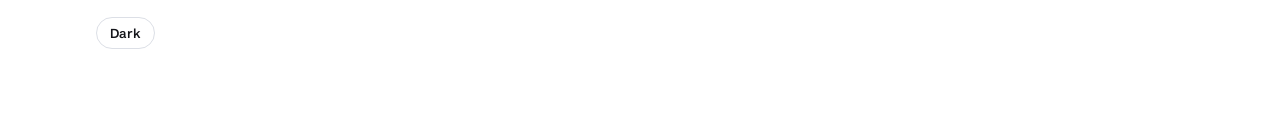
==== commit 6ff6e0eb: "chore: update the rules page from modulestf/modulestf 42e694f" ====
--- a/rules/index.html
+++ b/rules/index.html
@@ -20,7 +20,7 @@
 </script>
 </head>
 <body>
-<!-- Generated by scripts/build-rules.mjs from modulestf/modulestf 2fcfd1e5a966785c05997266eca4720fd4dabb5c. Do not edit by hand. -->
+<!-- Generated by scripts/build-rules.mjs from modulestf/modulestf 42e694f1aee9e6144c416d585f2304a846b464a9. Do not edit by hand. -->
 <a class="skip" href="#main">Skip to content</a>
 <header class="top">
 <a class="brand" href="../" aria-label="modules.tf home"><img src="../assets/mark.svg" alt="" width="34" height="32"><span>modules.tf</span></a>
@@ -65,15 +65,15 @@
 <tbody>
 <tr id="compat.default-changed"><th scope="row"><code>compat.default-changed</code></th><td>A variable's default changes, a new input's default makes the module send a value it did not send, or a removed <code>data</code> block changes a value callers see. Callers who edit nothing get different resources or values after upgrading.</td><td class="sevs"><span class="chip sev critical">CRITICAL</span> <span class="chip sev high">HIGH</span> <span class="chip sev medium">MEDIUM</span> <span class="chip sev low">LOW</span></td><td>Script, then model</td></tr>
 <tr id="compat.expression-behaviour-changed"><th scope="row"><code>compat.expression-behaviour-changed</code></th><td>A changed expression sends the provider a different value, element count or planned action for input an existing caller can pass, with no input, output or address changed. The caller's plan changes unasked.</td><td class="sevs"><span class="chip sev critical">CRITICAL</span> <span class="chip sev high">HIGH</span> <span class="chip sev low">LOW</span></td><td>Model</td></tr>
-<tr id="compat.generated-policy-narrowed"><th scope="row"><code>compat.generated-policy-narrowed</code></th><td>An IAM, bucket or similar policy the module builds loses or narrows a statement, action or grant. Callers with an unchanged configuration lose a permission, though nothing fails at plan or apply.</td><td class="sevs"><span class="chip sev critical">CRITICAL</span> <span class="chip sev high">HIGH</span></td><td>Script, then model</td></tr>
+<tr id="compat.generated-policy-narrowed"><th scope="row"><code>compat.generated-policy-narrowed</code></th><td>An IAM, bucket or similar policy the module builds loses or narrows a statement, action or grant. Callers with an unchanged configuration lose a permission, though nothing fails at plan or apply. A module-created role that the author says matches upstream is an unknown until the host can supply the reference.</td><td class="sevs"><span class="chip sev critical">CRITICAL</span> <span class="chip sev high">HIGH</span></td><td>Script, then model</td></tr>
 <tr id="compat.resource-address-changed"><th scope="row"><code>compat.resource-address-changed</code></th><td>A resource is removed, renamed or moved to a new address, for example into <code>for_each</code> or a submodule, with no <code>moved</code> block. Existing state then plans a destroy and a create.</td><td class="sevs"><span class="chip sev critical">CRITICAL</span> <span class="chip sev high">HIGH</span></td><td>Script, then model</td></tr>
 <tr id="compat.type-narrowed"><th scope="row"><code>compat.type-narrowed</code></th><td>A variable's type is narrowed, or a <code>validation</code> block is added or tightened, so input that was valid before is now rejected. Existing callers can fail at plan.</td><td class="sevs"><span class="chip sev critical">CRITICAL</span> <span class="chip sev high">HIGH</span></td><td>Script, then model</td></tr>
 <tr id="compat.variable-now-required"><th scope="row"><code>compat.variable-now-required</code></th><td>A variable loses its <code>default</code>, gains <code>nullable = false</code> or otherwise becomes required. Every caller that did not set it fails at plan.</td><td class="sevs"><span class="chip sev critical">CRITICAL</span> <span class="chip sev high">HIGH</span></td><td>Script, then model</td></tr>
 <tr id="compat.variable-removed"><th scope="row"><code>compat.variable-removed</code></th><td>A variable or output is removed or renamed. Every caller that sets or reads it fails at plan.</td><td class="sevs"><span class="chip sev critical">CRITICAL</span> <span class="chip sev high">HIGH</span></td><td>Script, then model</td></tr>
 <tr id="compat.version-constraint-raised"><th scope="row"><code>compat.version-constraint-raised</code></th><td>The Terraform <code>required_version</code> floor rises, or a provider minimum moves to a new major version. Callers on the old versions can no longer use the module.</td><td class="sevs"><span class="chip sev critical">CRITICAL</span> <span class="chip sev high">HIGH</span></td><td>Script, then model</td></tr>
-<tr id="compat.claim-contradicts-analysis"><th scope="row"><code>compat.claim-contradicts-analysis</code></th><td>The title or description makes a compatibility claim, such as &quot;the only change is X&quot;, that the review's reading of the code refutes. A maintainer who reads only the description would merge a break.</td><td class="sevs"><span class="chip sev high">HIGH</span> <span class="chip sev medium">MEDIUM</span> <span class="chip sev low">LOW</span></td><td>Model</td></tr>
+<tr id="compat.claim-contradicts-analysis"><th scope="row"><code>compat.claim-contradicts-analysis</code></th><td>The title or description makes a specific compatibility claim, such as &quot;the only change is X&quot;, that the review's reading of the code refutes. A general &quot;no breaking changes&quot; is not one: the finding for the break names it. A maintainer who reads only the description would merge a break.</td><td class="sevs"><span class="chip sev high">HIGH</span> <span class="chip sev medium">MEDIUM</span> <span class="chip sev low">LOW</span></td><td>Model</td></tr>
 <tr id="compat.break-unexplained"><th scope="row"><code>compat.break-unexplained</code></th><td>The title or description declares a breaking change but gives no reason compatibility could not be kept. Users facing the break are not told why it was unavoidable.</td><td class="sevs"><span class="chip sev medium">MEDIUM</span></td><td>Model</td></tr>
-<tr id="compat.provider-floor-raised"><th scope="row"><code>compat.provider-floor-raised</code></th><td>The minimum provider version rises by a minor or patch release. Callers on older provider versions can no longer use the module, so the narrower support window belongs in the release notes.</td><td class="sevs"><span class="chip sev low">LOW</span></td><td>Script, then model</td></tr>
+<tr id="compat.provider-floor-raised"><th scope="row"><code>compat.provider-floor-raised</code></th><td>The minimum provider version rises by a minor or patch release, in <code>versions.tf</code> or through a pinned registry module that requires more within the same provider major. Callers on older provider versions can no longer use the module, so the narrower support window belongs in the release notes.</td><td class="sevs"><span class="chip sev low">LOW</span></td><td>Script, then model</td></tr>
 </tbody></table></div>
 </section>
 
@@ -113,17 +113,17 @@
 <tr id="structure.output-no-try"><th scope="row"><code>structure.output-no-try</code></th><td>An output the change adds has no <code>try()</code> fallback, or its fallback changes the output's type. When the resource is not created, the output errors instead of returning null.</td><td class="sevs"><span class="chip sev high">HIGH</span></td><td>Script, then model</td></tr>
 <tr id="structure.passthrough-default-drift"><th scope="row"><code>structure.passthrough-default-drift</code></th><td>A root input forwarded to a local submodule has a different default than the submodule declares for it. A caller who sets nothing gets a value the submodule does not declare, and nothing errors.</td><td class="sevs"><span class="chip sev high">HIGH</span> <span class="chip sev medium">MEDIUM</span> <span class="chip sev low">LOW</span></td><td>Script, then model</td></tr>
 <tr id="structure.passthrough-field-drift"><th scope="row"><code>structure.passthrough-field-drift</code></th><td>A root input forwarded to a local submodule has different object attributes than the submodule variable. Attributes the root lacks cannot be set, and ones the submodule lacks are dropped without an error.</td><td class="sevs"><span class="chip sev high">HIGH</span> <span class="chip sev medium">MEDIUM</span></td><td>Script, then model</td></tr>
-<tr id="structure.schema-shape-flattened"><th scope="row"><code>structure.schema-shape-flattened</code></th><td>A nested object input flattens or renames the structure of the provider block it feeds. The input then no longer matches the provider documentation for that resource.</td><td class="sevs"><span class="chip sev high">HIGH</span></td><td>Model</td></tr>
+<tr id="structure.schema-shape-flattened"><th scope="row"><code>structure.schema-shape-flattened</code></th><td>A nested object input flattens or renames the structure of the provider block it feeds, or declares a field that reaches no provider argument. The input then no longer matches the provider documentation for that resource.</td><td class="sevs"><span class="chip sev high">HIGH</span> <span class="chip sev low">LOW</span></td><td>Model</td></tr>
 <tr id="structure.set-index-by-position"><th scope="row"><code>structure.set-index-by-position</code></th><td>An expression the change adds pairs the element at a position of a list made from a set with the element at the same position of another collection. A set sorts its own way, so the pairs are arbitrary, and keys built on them move to other objects when either side changes.</td><td class="sevs"><span class="chip sev high">HIGH</span> <span class="chip sev medium">MEDIUM</span></td><td>Model</td></tr>
 <tr id="structure.sibling-argument-omitted"><th scope="row"><code>structure.sibling-argument-omitted</code></th><td>A resource the change adds omits a routing argument such as <code>region</code> that most other resources in the file set from a module input. It can then land in a region or project other than the one the caller set.</td><td class="sevs"><span class="chip sev high">HIGH</span></td><td>Model</td></tr>
-<tr id="structure.sibling-block-asymmetry"><th scope="row"><code>structure.sibling-block-asymmetry</code></th><td>A <code>dynamic</code> block the change adds covers fewer fields than its sibling blocks or the provider schema for that block. Callers cannot set the missing fields through the module.</td><td class="sevs"><span class="chip sev high">HIGH</span> <span class="chip sev medium">MEDIUM</span></td><td>Model</td></tr>
-<tr id="structure.comment-unsourced"><th scope="row"><code>structure.comment-unsourced</code></th><td>A comment the change adds claims a service limitation, provider defect or ordering requirement with no official source link and no date. Limitations get lifted, and an undated claim cannot be rechecked.</td><td class="sevs"><span class="chip sev medium">MEDIUM</span> <span class="chip sev low">LOW</span></td><td>Model</td></tr>
+<tr id="structure.sibling-block-asymmetry"><th scope="row"><code>structure.sibling-block-asymmetry</code></th><td>A <code>dynamic</code> block the change adds covers fewer fields than its sibling blocks or the provider schema for that block. Callers cannot set the missing fields through the module.</td><td class="sevs"><span class="chip sev high">HIGH</span> <span class="chip sev low">LOW</span></td><td>Model</td></tr>
+<tr id="structure.comment-unsourced"><th scope="row"><code>structure.comment-unsourced</code></th><td>A comment the change adds claims a service limitation, provider defect or ordering requirement with no official source link and no date. Limitations get lifted, and an undated claim cannot be rechecked. It blocks only when the review shows the claim false or narrower.</td><td class="sevs"><span class="chip sev medium">MEDIUM</span> <span class="chip sev low">LOW</span></td><td>Model</td></tr>
 <tr id="structure.copied-content-unattributed"><th scope="row"><code>structure.copied-content-unattributed</code></th><td>A constant copied from a document, such as an IAM policy, account ID, literal ARN or service principal, has no comment with its source URL and date. Nobody can then tell if it is still right.</td><td class="sevs"><span class="chip sev medium">MEDIUM</span> <span class="chip sev low">LOW</span></td><td>Model</td></tr>
 <tr id="structure.flag-polarity"><th scope="row"><code>structure.flag-polarity</code></th><td>A new feature flag's default does not match its prefix: <code>enable_*</code> or <code>attach_*</code> defaulting to <code>true</code>, or <code>create_*</code> defaulting to <code>false</code>. Existing callers then get or lose infrastructure they never asked about.</td><td class="sevs"><span class="chip sev medium">MEDIUM</span></td><td>Model</td></tr>
 <tr id="structure.missing-description"><th scope="row"><code>structure.missing-description</code></th><td>A variable or output the change adds has no <code>description</code>. Callers and the generated documentation get no explanation of what it is for.</td><td class="sevs"><span class="chip sev medium">MEDIUM</span></td><td>Script</td></tr>
 <tr id="structure.multi-provider"><th scope="row"><code>structure.multi-provider</code></th><td>The change gives the module its own aliased provider configuration, or passes one through <code>provider</code> or <code>providers</code>. The caller, not the module, should decide which regions and accounts exist.</td><td class="sevs"><span class="chip sev medium">MEDIUM</span></td><td>Script, then model</td></tr>
 <tr id="structure.suppression-unexplained"><th scope="row"><code>structure.suppression-unexplained</code></th><td>A comment the change adds tells a security scanner to skip a finding but gives no reason for accepting the risk. Readers cannot tell why the risk is acceptable.</td><td class="sevs"><span class="chip sev medium">MEDIUM</span></td><td>Model</td></tr>
-<tr id="structure.validation-missing"><th scope="row"><code>structure.validation-missing</code></th><td>An input with a closed set of allowed values, such as a mode or type name, has no <code>validation</code> block or has it commented out. A typo is accepted and fails later, far from the input.</td><td class="sevs"><span class="chip sev medium">MEDIUM</span></td><td>Model</td></tr>
+<tr id="structure.validation-missing"><th scope="row"><code>structure.validation-missing</code></th><td>An input with a closed set of allowed values that the module itself branches on, such as a mode or type name, has no <code>validation</code> block, or a <code>validation</code> block is commented out. A typo is accepted and builds the wrong thing or fails later, far from the input. A value the module only passes to a provider argument is the provider's to reject.</td><td class="sevs"><span class="chip sev medium">MEDIUM</span></td><td>Model</td></tr>
 <tr id="structure.validation-overreaching"><th scope="row"><code>structure.validation-overreaching</code></th><td>A <code>validation</code> block the change adds checks another variable, enforces a compliance policy, or re-implements a service naming or format rule. A caller with a valid reason is blocked with no way around it.</td><td class="sevs"><span class="chip sev medium">MEDIUM</span></td><td>Model</td></tr>
 <tr id="structure.variable-untyped"><th scope="row"><code>structure.variable-untyped</code></th><td>A variable the change adds has no <code>type</code>, or uses <code>any</code> with no comment saying why. Callers get no type check on the value they pass.</td><td class="sevs"><span class="chip sev medium">MEDIUM</span></td><td>Script, then model</td></tr>
 <tr id="structure.wrong-file"><th scope="row"><code>structure.wrong-file</code></th><td>The change adds blocks to another file when the module already has the file its layout names for them, such as IAM resources outside an existing <code>iam.tf</code>. Related code then splits across files.</td><td class="sevs"><span class="chip sev medium">MEDIUM</span></td><td>Script, then model</td></tr>
@@ -165,14 +165,14 @@
 <tr id="profile.nonstandard-config-file"><th scope="row"><code>profile.nonstandard-config-file</code></th><td>The change adds or edits a <code>*.tf.json</code> file, an override file, or a <code>.tofu</code> file or OpenTofu-only block in a module Terraform can run. The family's quality gate cannot check these.</td><td class="sevs"><span class="chip sev high">HIGH</span></td><td>Script</td></tr>
 <tr id="profile.region-not-allowed"><th scope="row"><code>profile.region-not-allowed</code></th><td>A region literal the change adds or edits is neither of the two regions the selected profile's <code>regions</code> constants allow (<code>eu-west-1</code> and <code>us-east-1</code> by default). Region names inside ARNs, hostnames or map keys do not count.</td><td class="sevs"><span class="chip sev high">HIGH</span></td><td>Script, then model</td></tr>
 <tr id="profile.release-config-changed"><th scope="row"><code>profile.release-config-changed</code></th><td>The change edits release or automation config the profile owns, such as <code>.releaserc.json</code> or a workflow, so that releases or checks would behave differently for every later change.</td><td class="sevs"><span class="chip sev high">HIGH</span></td><td>Model</td></tr>
-<tr id="profile.commit-type-mismatch"><th scope="row"><code>profile.commit-type-mismatch</code></th><td>The title's type does not match the change, such as <code>fix</code> for a new input or <code>!</code> with no breaking change. The title sets the next version, so the change releases wrongly or not at all.</td><td class="sevs"><span class="chip sev medium">MEDIUM</span> <span class="chip sev low">LOW</span></td><td>Model</td></tr>
+<tr id="profile.commit-type-mismatch"><th scope="row"><code>profile.commit-type-mismatch</code></th><td>The title's type does not match the change, such as <code>!</code> with no breaking change, or <code>fix</code> for a new feature. The title sets the next version, so the change releases wrongly or not at all; <code>fix</code> for an input that is the means of the fix is a nit.</td><td class="sevs"><span class="chip sev medium">MEDIUM</span> <span class="chip sev low">LOW</span></td><td>Model</td></tr>
 <tr id="profile.layout-divergence"><th scope="row"><code>profile.layout-divergence</code></th><td>The change adds a convention terraform-aws-modules does not use, such as a different layout for examples or submodules, or a <code>LICENSE</code> other than Apache 2.0. The module drifts from the family.</td><td class="sevs"><span class="chip sev medium">MEDIUM</span> <span class="chip sev low">LOW</span></td><td>Model</td></tr>
 <tr id="profile.migration-notes-misplaced"><th scope="row"><code>profile.migration-notes-misplaced</code></th><td>Migration notes for a change that forces users to act are written into <code>README.md</code>. The profile keeps them in their own file, <code>docs/MIGRATION_&lt;from&gt;_to_&lt;to&gt;.md</code>.</td><td class="sevs"><span class="chip sev medium">MEDIUM</span></td><td>Model</td></tr>
 <tr id="profile.owner-identifier"><th scope="row"><code>profile.owner-identifier</code></th><td>In a new module, a <code>user_agent</code>, README <code>source</code>, example tag URL or <code>--module-repo-org</code> hook argument names an owner other than <code>terraform-aws-modules</code>. The module would publish under the wrong owner.</td><td class="sevs"><span class="chip sev medium">MEDIUM</span></td><td>Model</td></tr>
 <tr id="profile.provider-meta-missing"><th scope="row"><code>profile.provider-meta-missing</code></th><td>A root or submodule <code>versions.tf</code> that requires <code>hashicorp/aws</code> lacks the <code>provider_meta &quot;aws&quot;</code> user agent naming its repository, or names the wrong one. Its AWS API calls then report it wrongly or not at all.</td><td class="sevs"><span class="chip sev medium">MEDIUM</span></td><td>Model</td></tr>
 <tr id="profile.putin-khuylo-missing"><th scope="row"><code>profile.putin-khuylo-missing</code></th><td>The root module creates resources without gating them on <code>var.create &amp;&amp; var.putin_khuylo</code>, as every terraform-aws-modules root does. It still applies, but breaks a must-pass family convention.</td><td class="sevs"><span class="chip sev medium">MEDIUM</span></td><td>Script</td></tr>
 <tr id="profile.required-file-missing"><th scope="row"><code>profile.required-file-missing</code></th><td>A new module lacks a file the terraform-aws-modules layout requires, such as <code>LICENSE</code>, a profile dotfile, one of the five workflows, or <code>examples/basic</code> and <code>examples/complete</code>.</td><td class="sevs"><span class="chip sev medium">MEDIUM</span></td><td>Script</td></tr>
-<tr id="profile.template-drift"><th scope="row"><code>profile.template-drift</code></th><td>A profile-owned static file such as <code>.editorconfig</code>, <code>.releaserc.json</code> or a workflow differs from its family template with no stated reason. Version pins are not compared.</td><td class="sevs"><span class="chip sev medium">MEDIUM</span> <span class="chip sev low">LOW</span></td><td>Script, then model</td></tr>
+<tr id="profile.template-drift"><th scope="row"><code>profile.template-drift</code></th><td>A profile-owned static file such as <code>.editorconfig</code>, <code>.releaserc.json</code> or a workflow differs from its family template with no stated reason. Version pins are not compared, and drift in <code>.gitignore</code> is LOW unless it removes or weakens a pattern that keeps state, variables, <code>.terraform</code> or credentials out.</td><td class="sevs"><span class="chip sev medium">MEDIUM</span> <span class="chip sev low">LOW</span></td><td>Script, then model</td></tr>
 <tr id="profile.title-truncated"><th scope="row"><code>profile.title-truncated</code></th><td>The pull request title ends with an ellipsis that cuts off a word or identifier, as when a forge shortens a long subject. The title becomes the commit message and <code>CHANGELOG.md</code> entry, so the cut stays.</td><td class="sevs"><span class="chip sev medium">MEDIUM</span></td><td>Model</td></tr>
 <tr id="profile.title-uninformative"><th scope="row"><code>profile.title-uninformative</code></th><td>The pull request title names no capability, fix or surface from the diff, such as <code>feat: Update module</code>. It becomes the <code>CHANGELOG.md</code> entry, which then tells readers nothing.</td><td class="sevs"><span class="chip sev medium">MEDIUM</span></td><td>Model</td></tr>
 <tr id="profile.title-misspelling"><th scope="row"><code>profile.title-misspelling</code></th><td>A word in the pull request title misspells an identifier the diff uses, such as <code>atribut</code> for <code>attribute</code>. The title becomes the commit message and <code>CHANGELOG.md</code> entry, so the typo stays.</td><td class="sevs"><span class="chip sev low">LOW</span></td><td>Model</td></tr>
@@ -230,7 +230,7 @@
 </main>
 
 <footer id="footer" class="foot-bar">
-<p>Built from <a href="https://github.com/modulestf/modulestf/blob/2fcfd1e5a966785c05997266eca4720fd4dabb5c/.agents/skills/terraform-module-reviewer/references/rule-facts.md">rule-facts.md</a> and <a href="https://github.com/modulestf/modulestf/blob/2fcfd1e5a966785c05997266eca4720fd4dabb5c/.agents/skills/terraform-module-reviewer/references/rule-summaries.md">rule-summaries.md</a> at modulestf/modulestf <a href="https://github.com/modulestf/modulestf/commit/2fcfd1e5a966785c05997266eca4720fd4dabb5c"><code>2fcfd1e</code></a> (2026-11-15). Each rule's full text is in its check file.</p>
+<p>Built from <a href="https://github.com/modulestf/modulestf/blob/42e694f1aee9e6144c416d585f2304a846b464a9/.agents/skills/terraform-module-reviewer/references/rule-facts.md">rule-facts.md</a> and <a href="https://github.com/modulestf/modulestf/blob/42e694f1aee9e6144c416d585f2304a846b464a9/.agents/skills/terraform-module-reviewer/references/rule-summaries.md">rule-summaries.md</a> at modulestf/modulestf <a href="https://github.com/modulestf/modulestf/commit/42e694f1aee9e6144c416d585f2304a846b464a9"><code>42e694f</code></a> (2026-11-24). Each rule's full text is in its check file.</p>
 <p><a href="https://github.com/modulestf/modulestf">GitHub</a> <span aria-hidden="true">/</span> Apache-2.0 <span aria-hidden="true">/</span> Plausible counts visits without cookies.</p>
 <button type="button" class="theme" data-theme-toggle aria-label="Switch color theme" hidden></button>
 </footer>
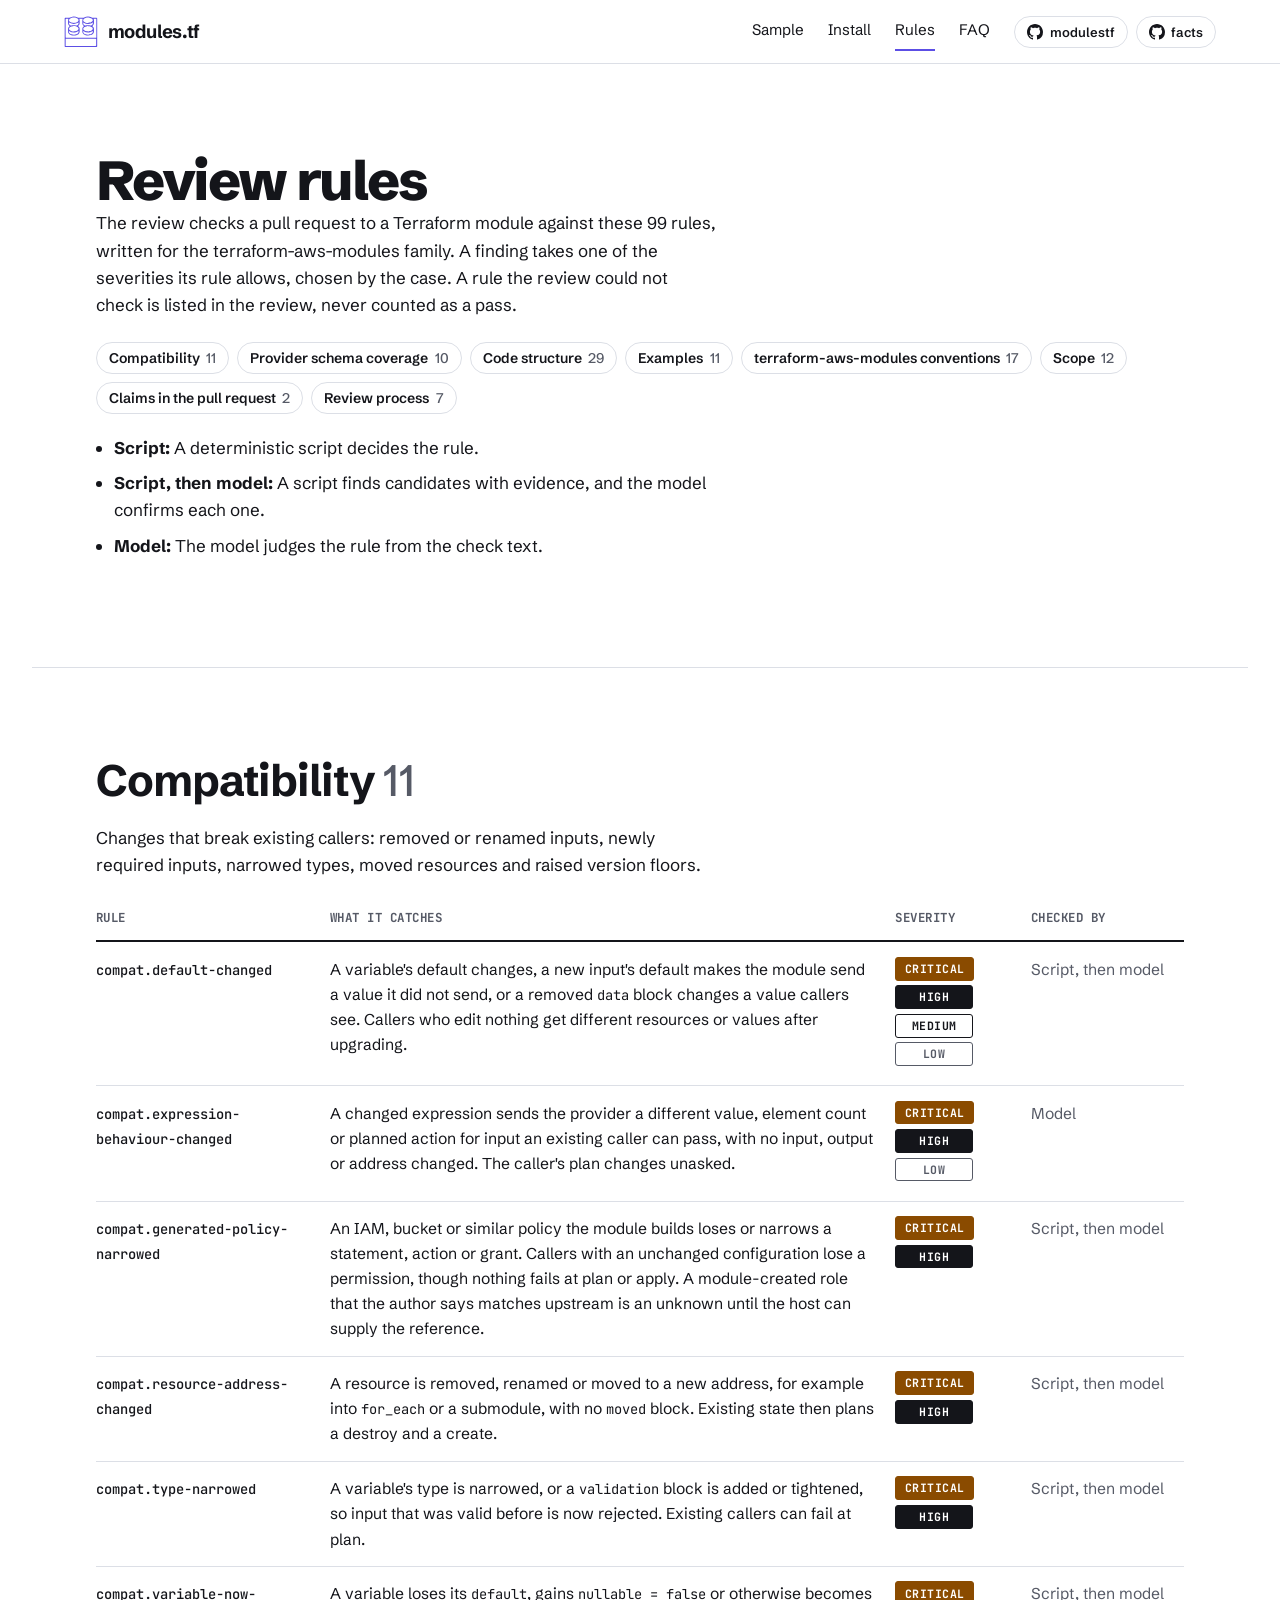
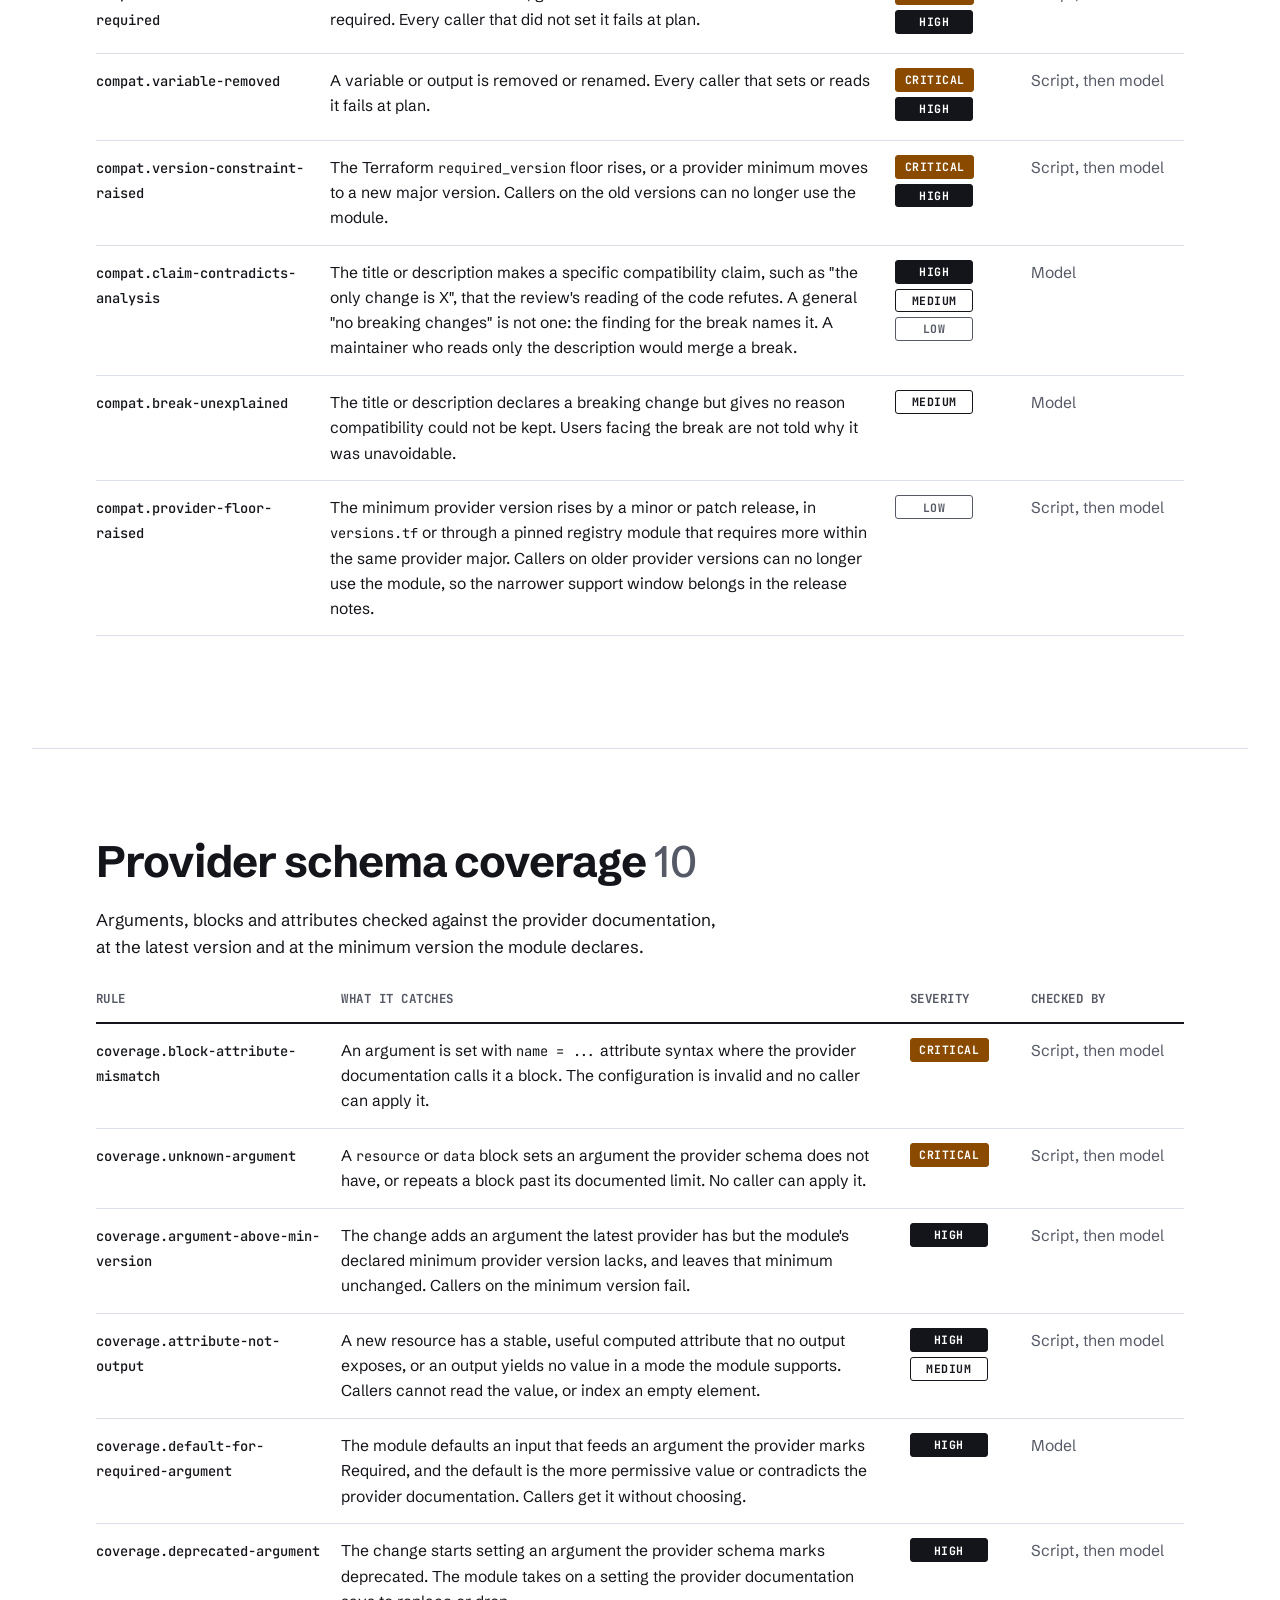
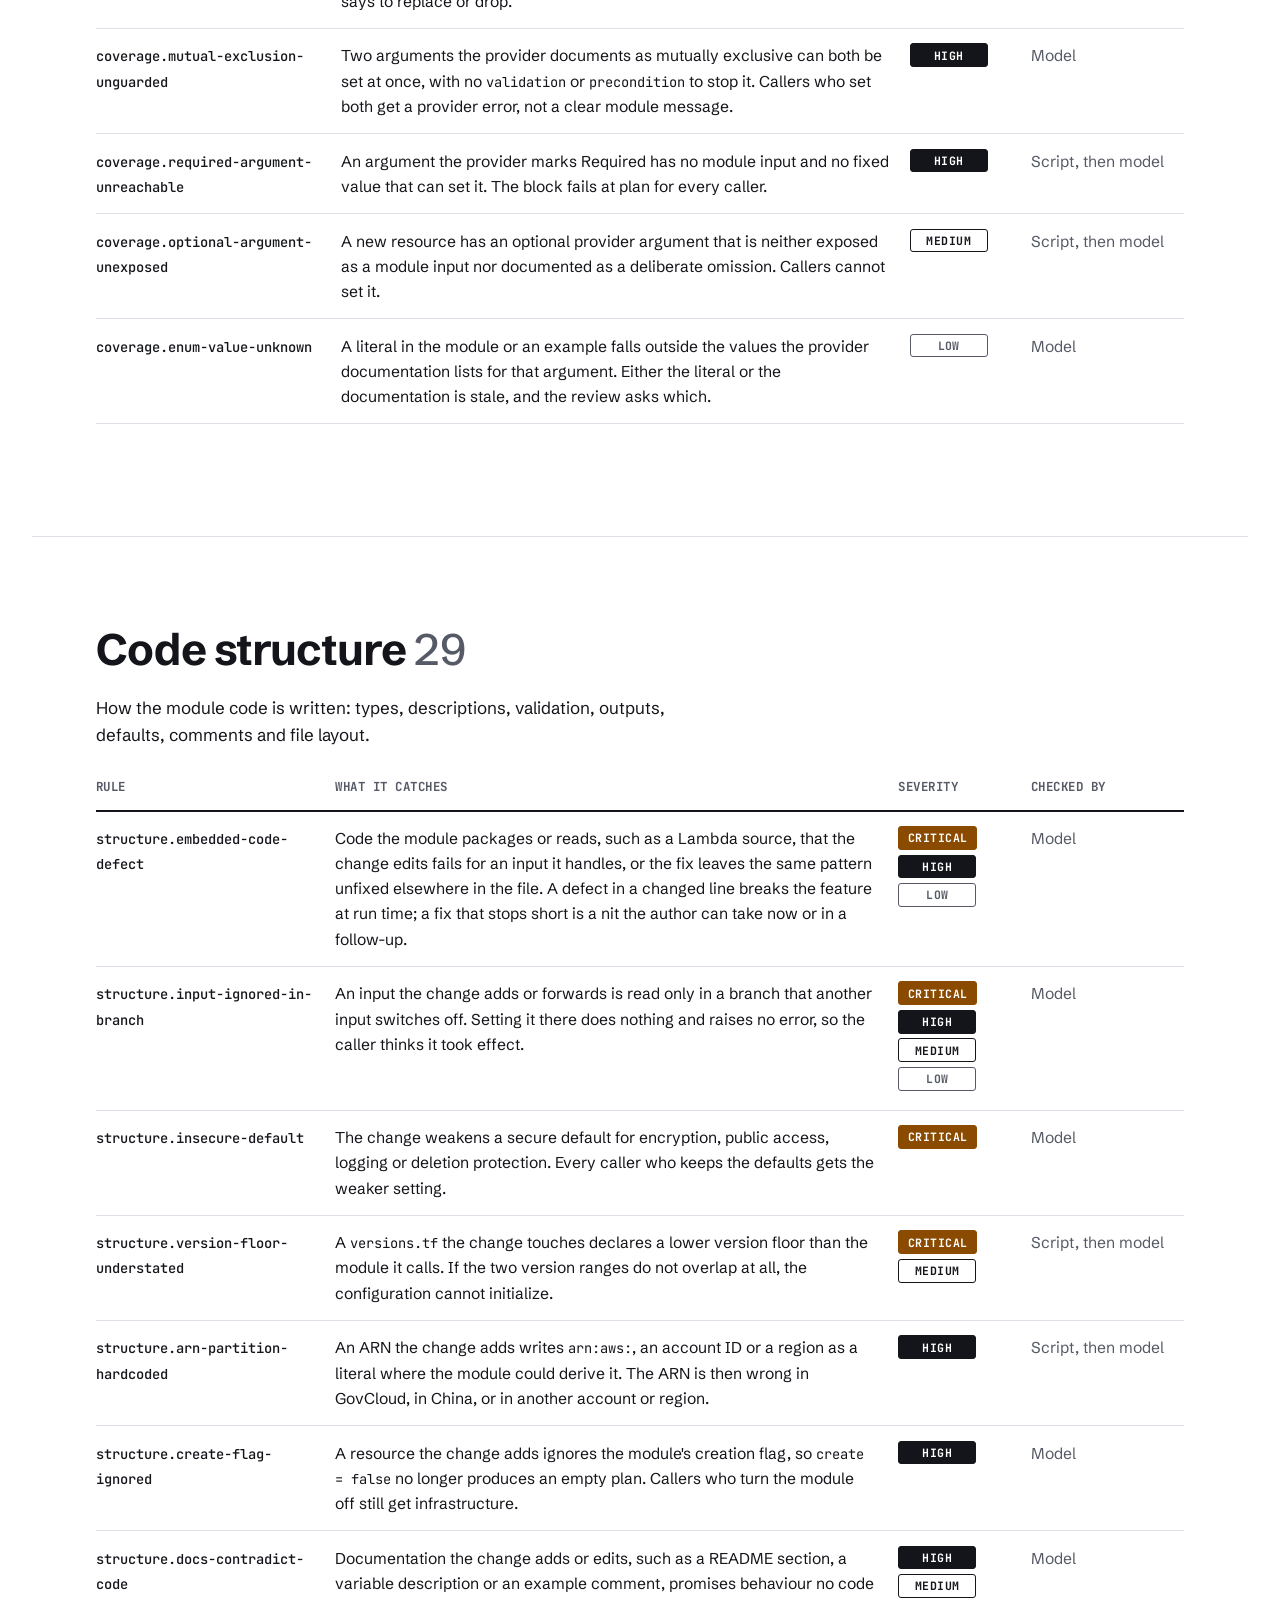
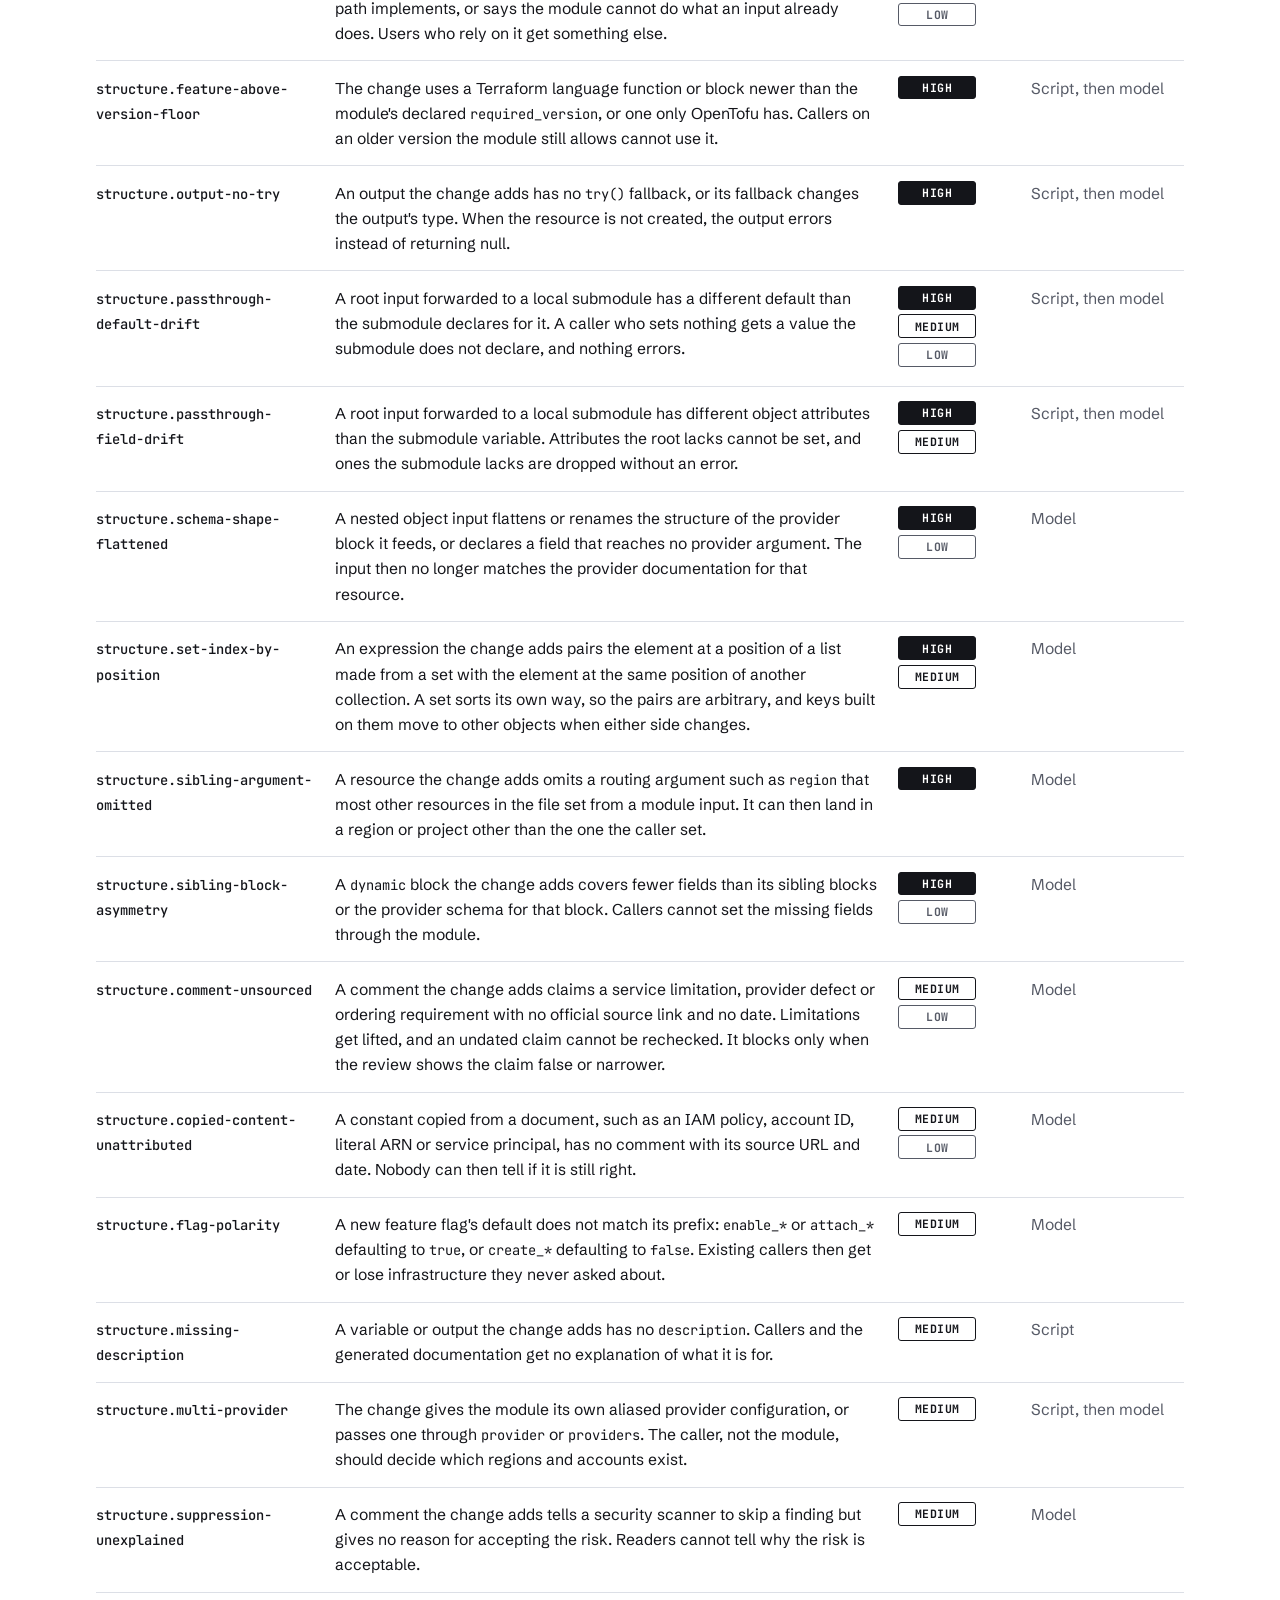
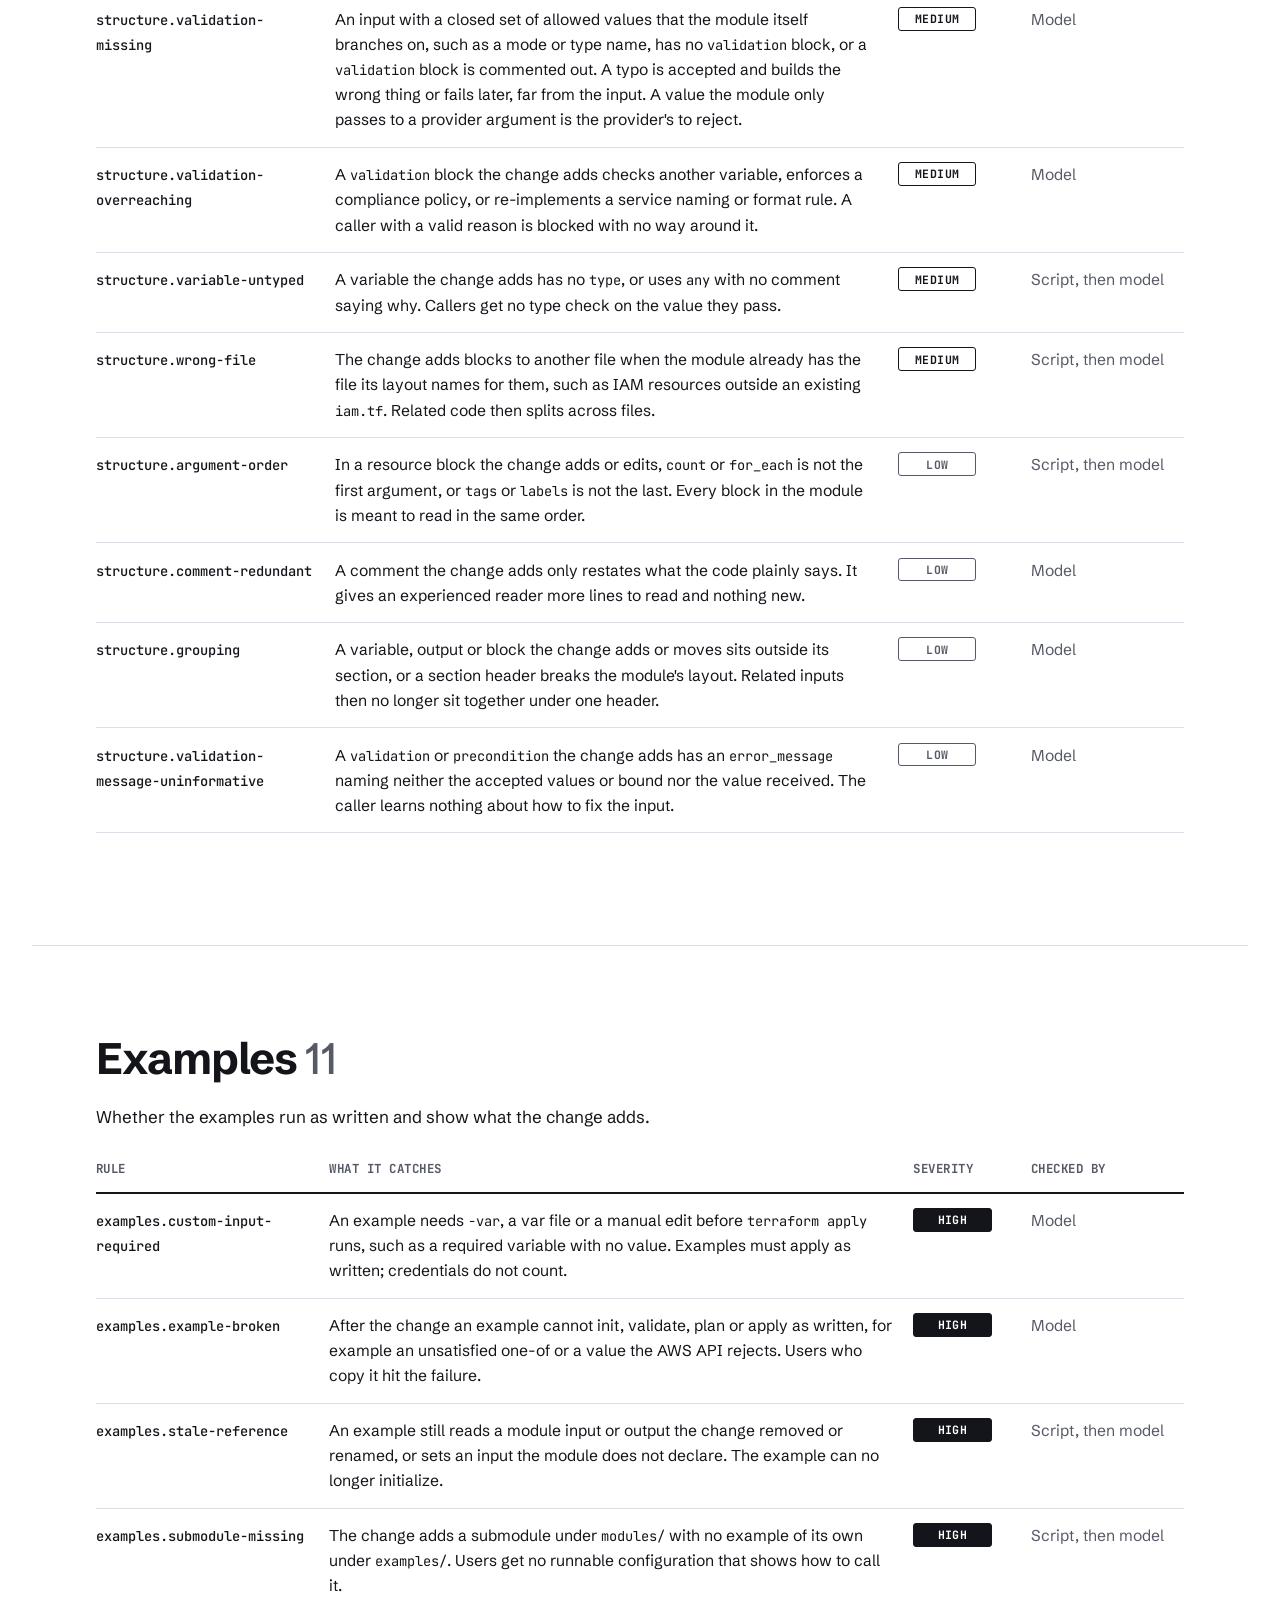
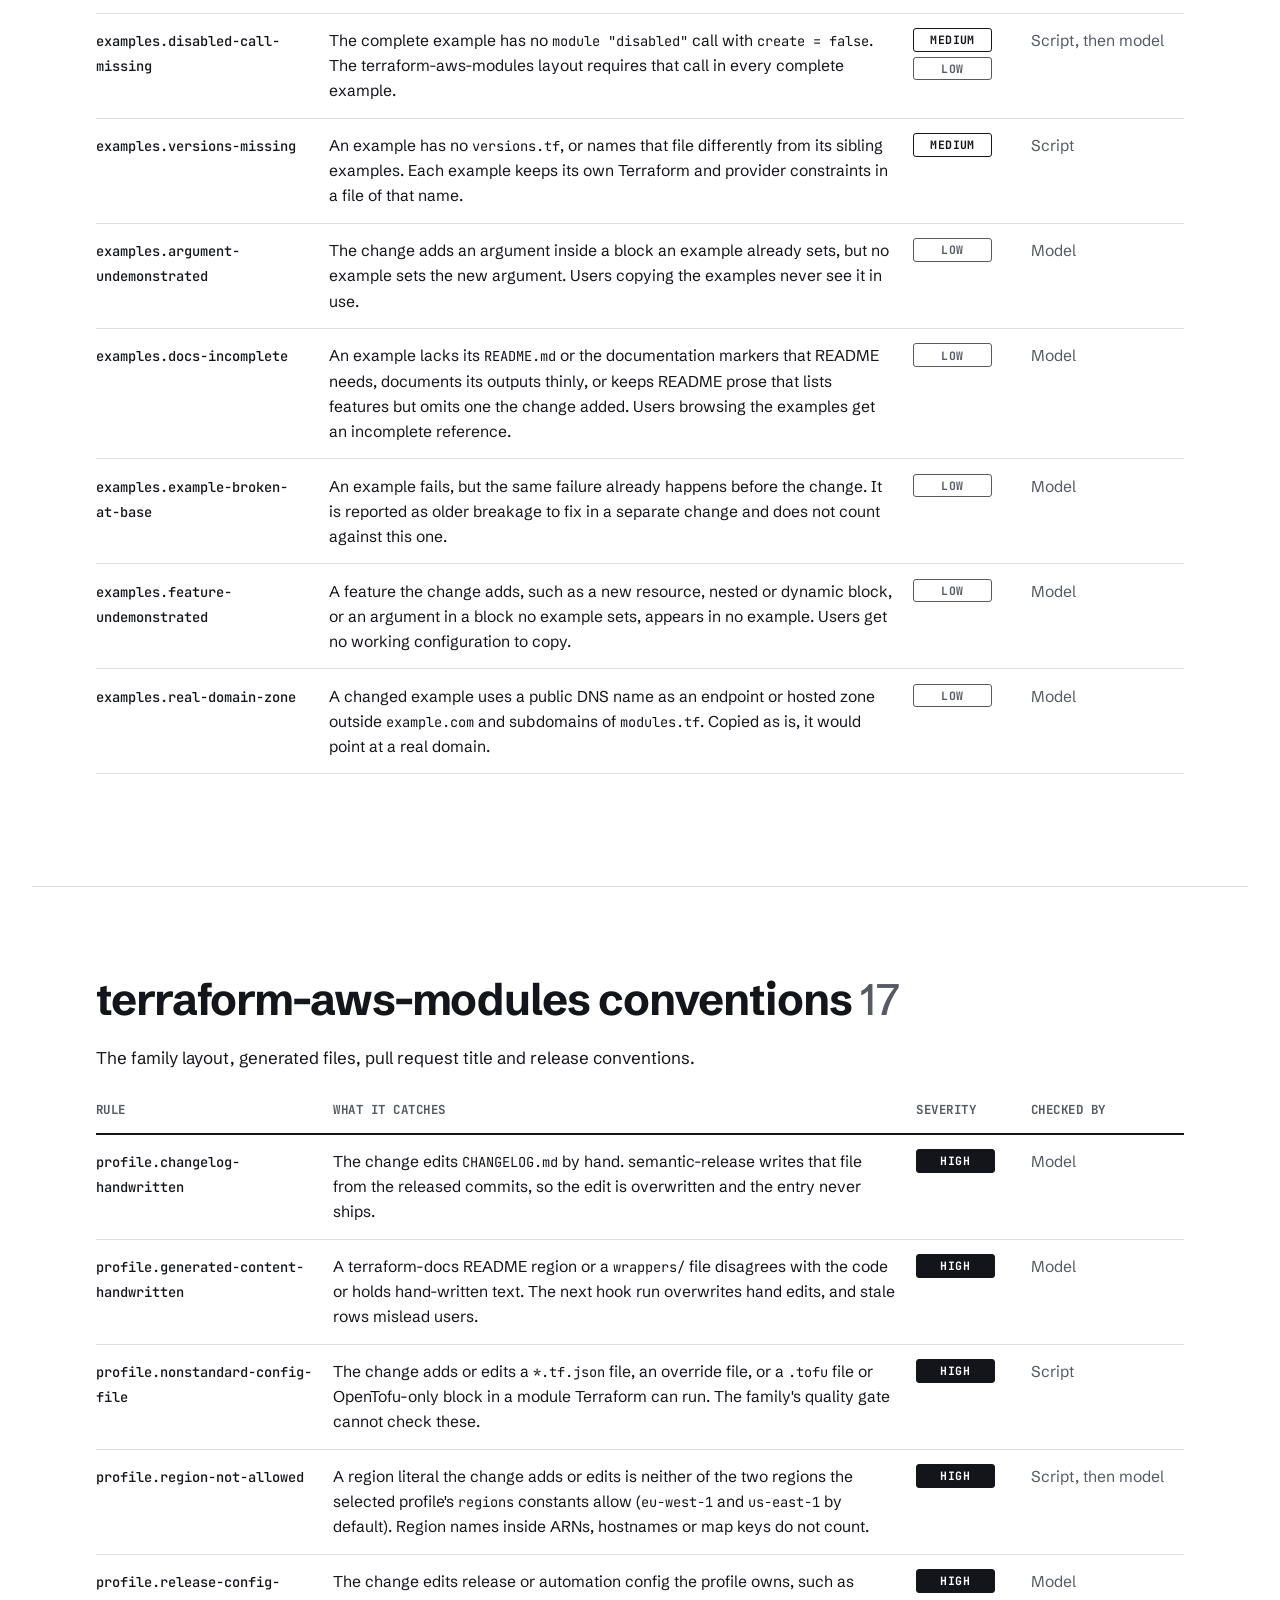
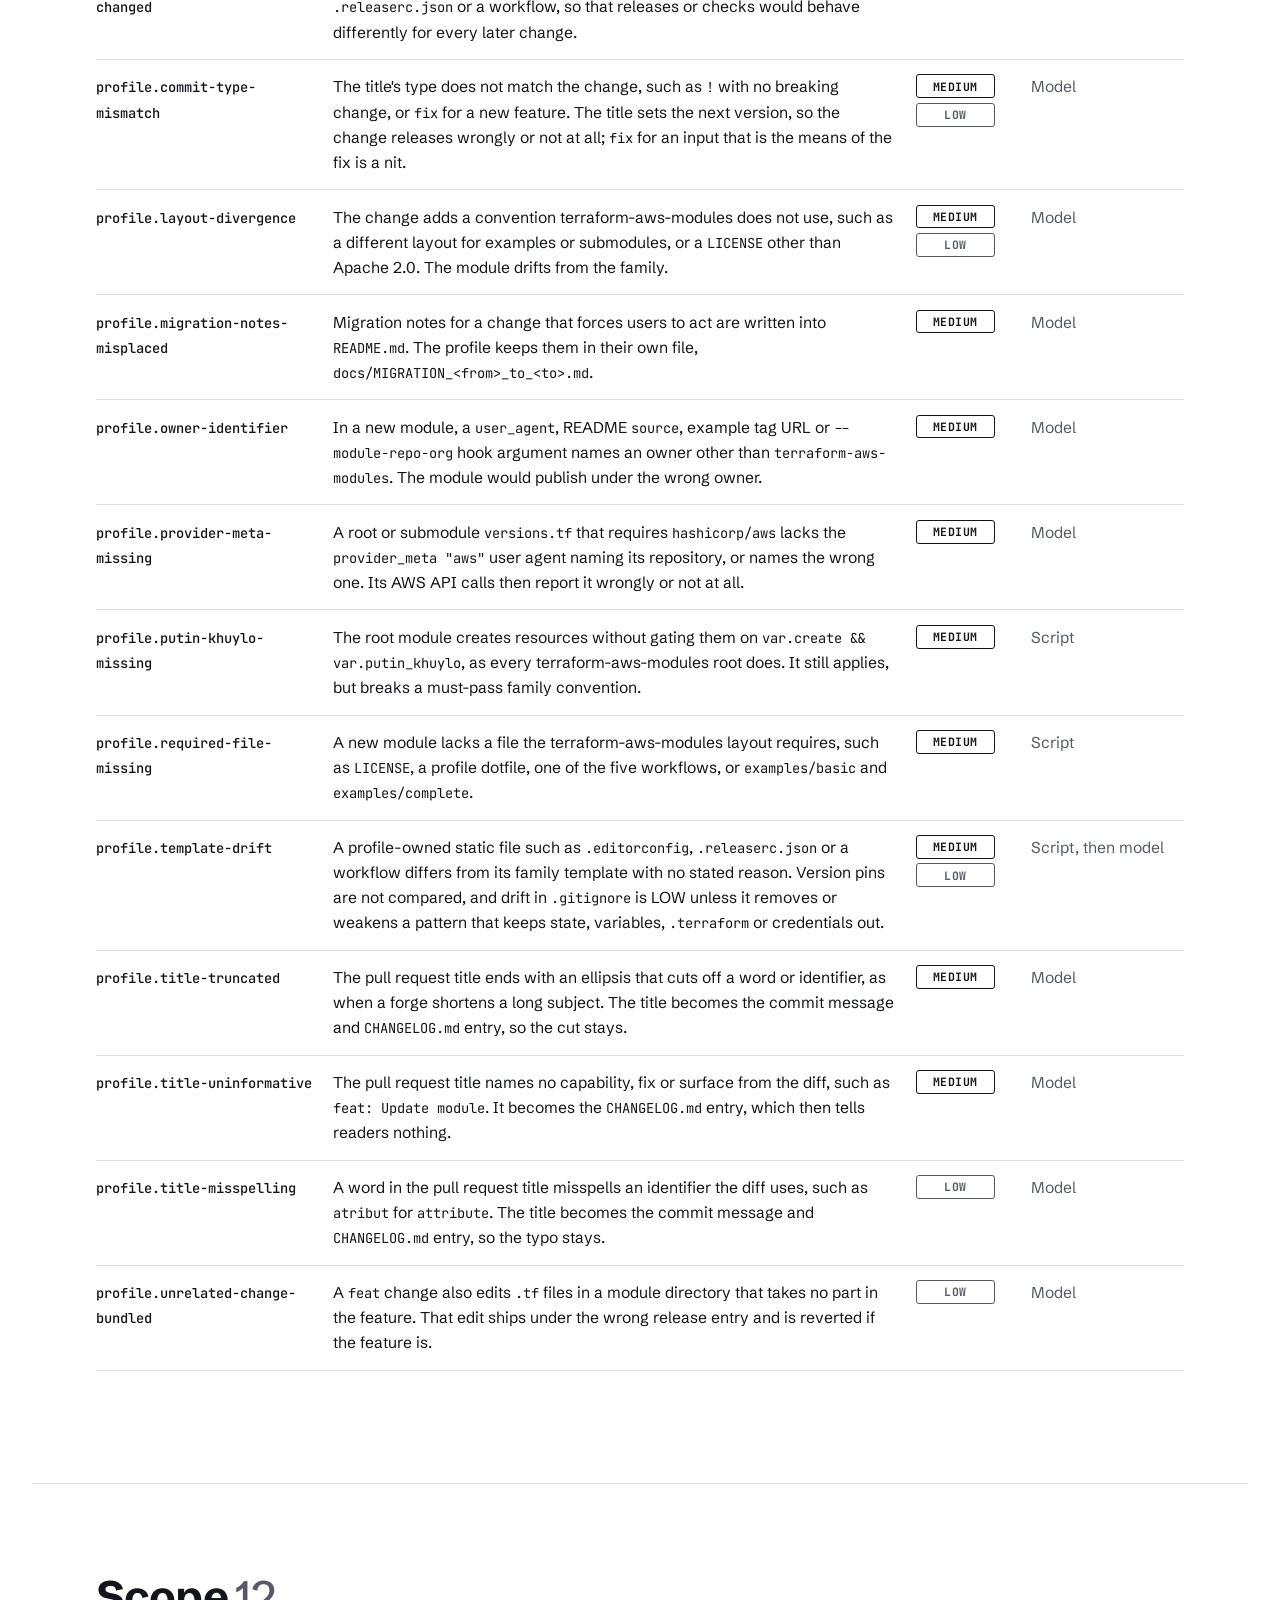
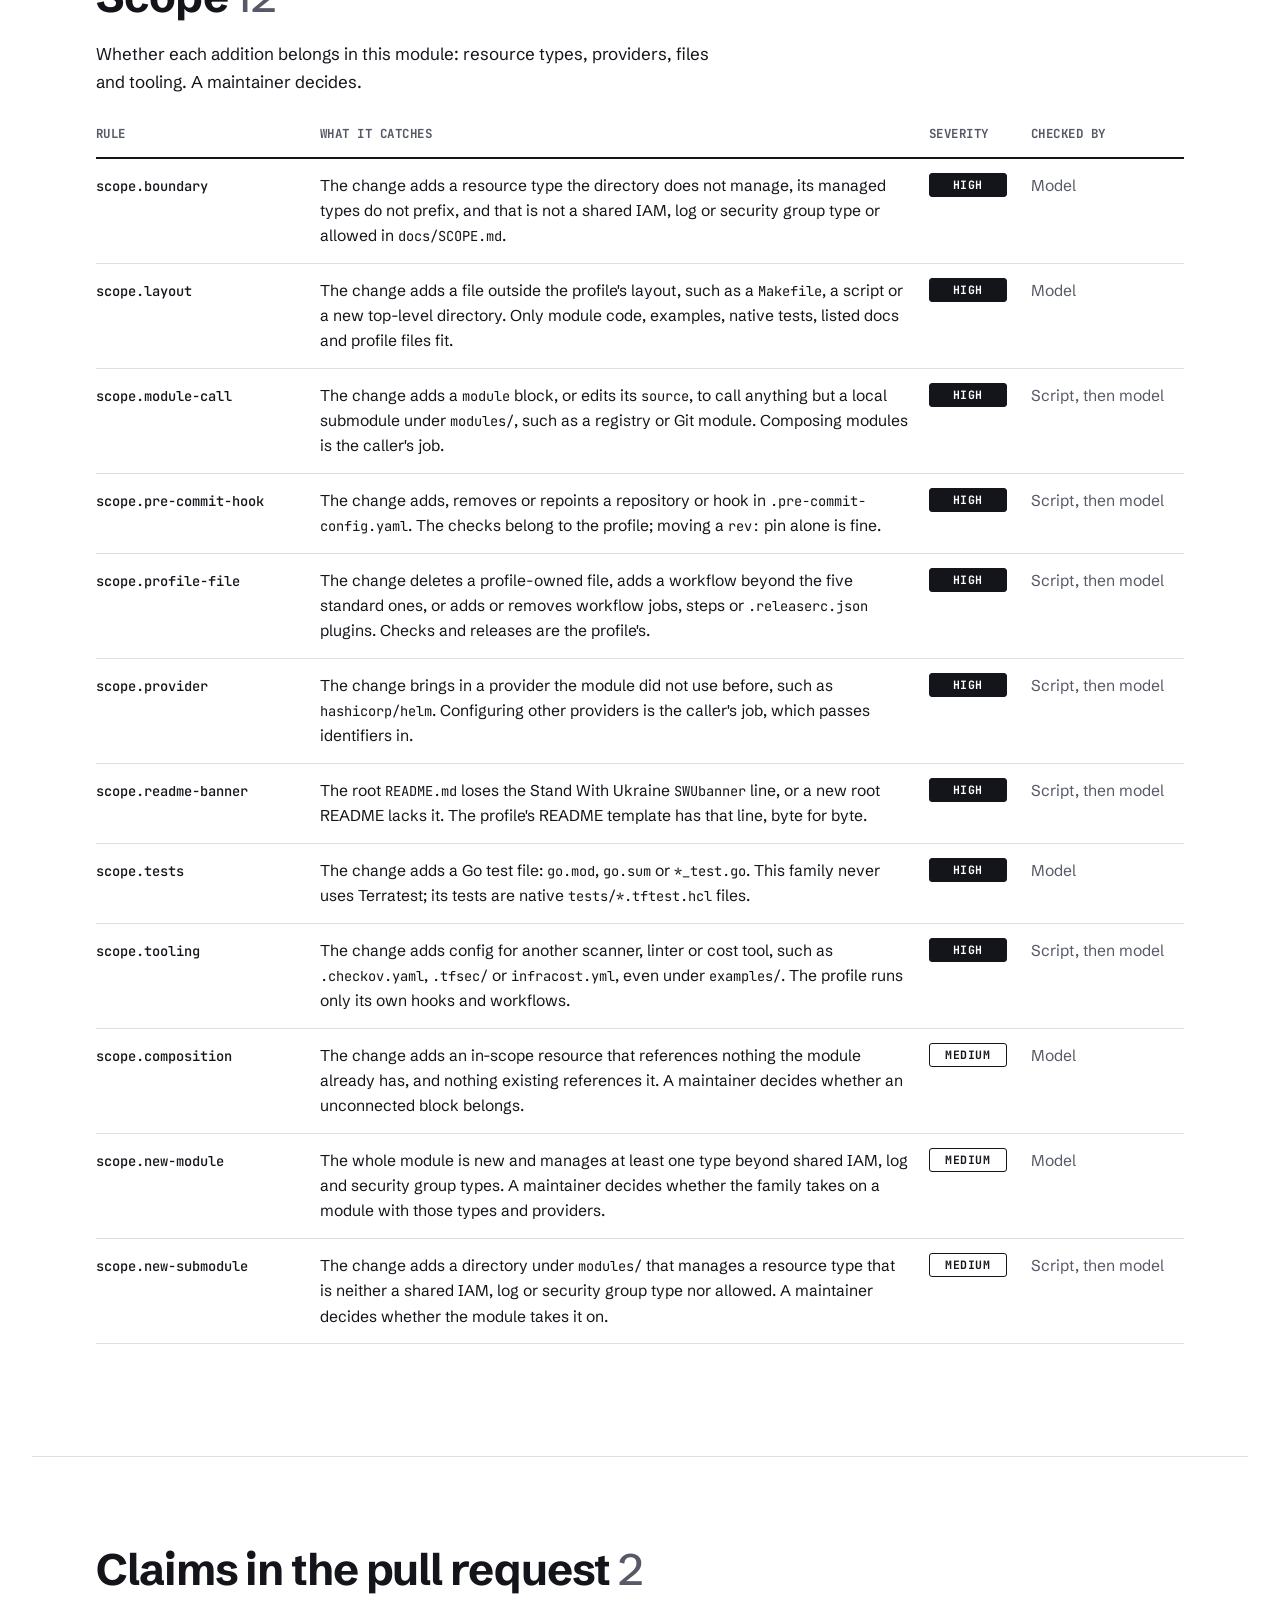
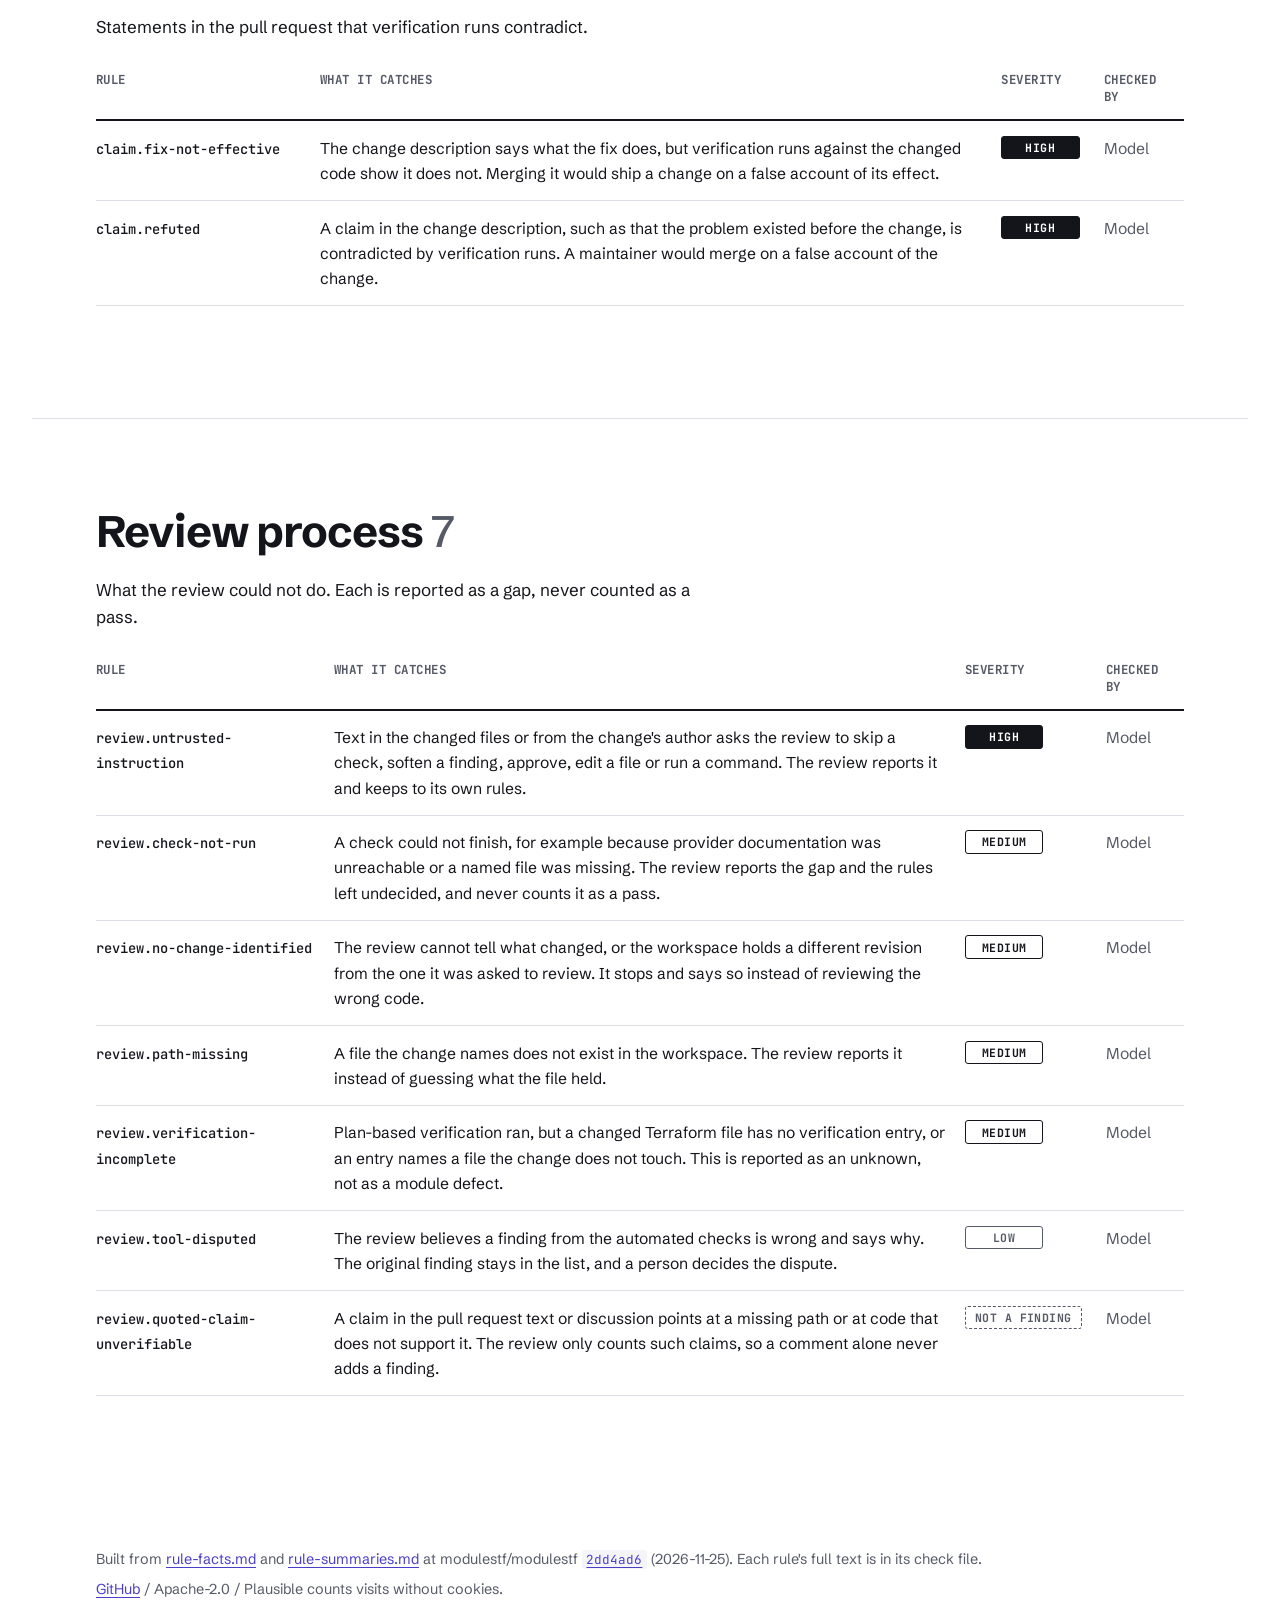
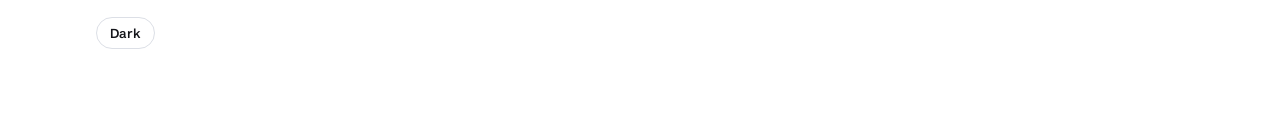
==== commit ccb047fb: "chore: update the rules page from modulestf/modulestf 2dd4ad6" ====
--- a/rules/index.html
+++ b/rules/index.html
@@ -20,7 +20,7 @@
 </script>
 </head>
 <body>
-<!-- Generated by scripts/build-rules.mjs from modulestf/modulestf 42e694f1aee9e6144c416d585f2304a846b464a9. Do not edit by hand. -->
+<!-- Generated by scripts/build-rules.mjs from modulestf/modulestf 2dd4ad6bc3ec9e336d7a5993af700b5a227e2796. Do not edit by hand. -->
 <a class="skip" href="#main">Skip to content</a>
 <header class="top">
 <a class="brand" href="../" aria-label="modules.tf home"><img src="../assets/mark.svg" alt="" width="34" height="32"><span>modules.tf</span></a>
@@ -230,7 +230,7 @@
 </main>
 
 <footer id="footer" class="foot-bar">
-<p>Built from <a href="https://github.com/modulestf/modulestf/blob/42e694f1aee9e6144c416d585f2304a846b464a9/.agents/skills/terraform-module-reviewer/references/rule-facts.md">rule-facts.md</a> and <a href="https://github.com/modulestf/modulestf/blob/42e694f1aee9e6144c416d585f2304a846b464a9/.agents/skills/terraform-module-reviewer/references/rule-summaries.md">rule-summaries.md</a> at modulestf/modulestf <a href="https://github.com/modulestf/modulestf/commit/42e694f1aee9e6144c416d585f2304a846b464a9"><code>42e694f</code></a> (2026-11-24). Each rule's full text is in its check file.</p>
+<p>Built from <a href="https://github.com/modulestf/modulestf/blob/2dd4ad6bc3ec9e336d7a5993af700b5a227e2796/.agents/skills/terraform-module-reviewer/references/rule-facts.md">rule-facts.md</a> and <a href="https://github.com/modulestf/modulestf/blob/2dd4ad6bc3ec9e336d7a5993af700b5a227e2796/.agents/skills/terraform-module-reviewer/references/rule-summaries.md">rule-summaries.md</a> at modulestf/modulestf <a href="https://github.com/modulestf/modulestf/commit/2dd4ad6bc3ec9e336d7a5993af700b5a227e2796"><code>2dd4ad6</code></a> (2026-11-25). Each rule's full text is in its check file.</p>
 <p><a href="https://github.com/modulestf/modulestf">GitHub</a> <span aria-hidden="true">/</span> Apache-2.0 <span aria-hidden="true">/</span> Plausible counts visits without cookies.</p>
 <button type="button" class="theme" data-theme-toggle aria-label="Switch color theme" hidden></button>
 </footer>
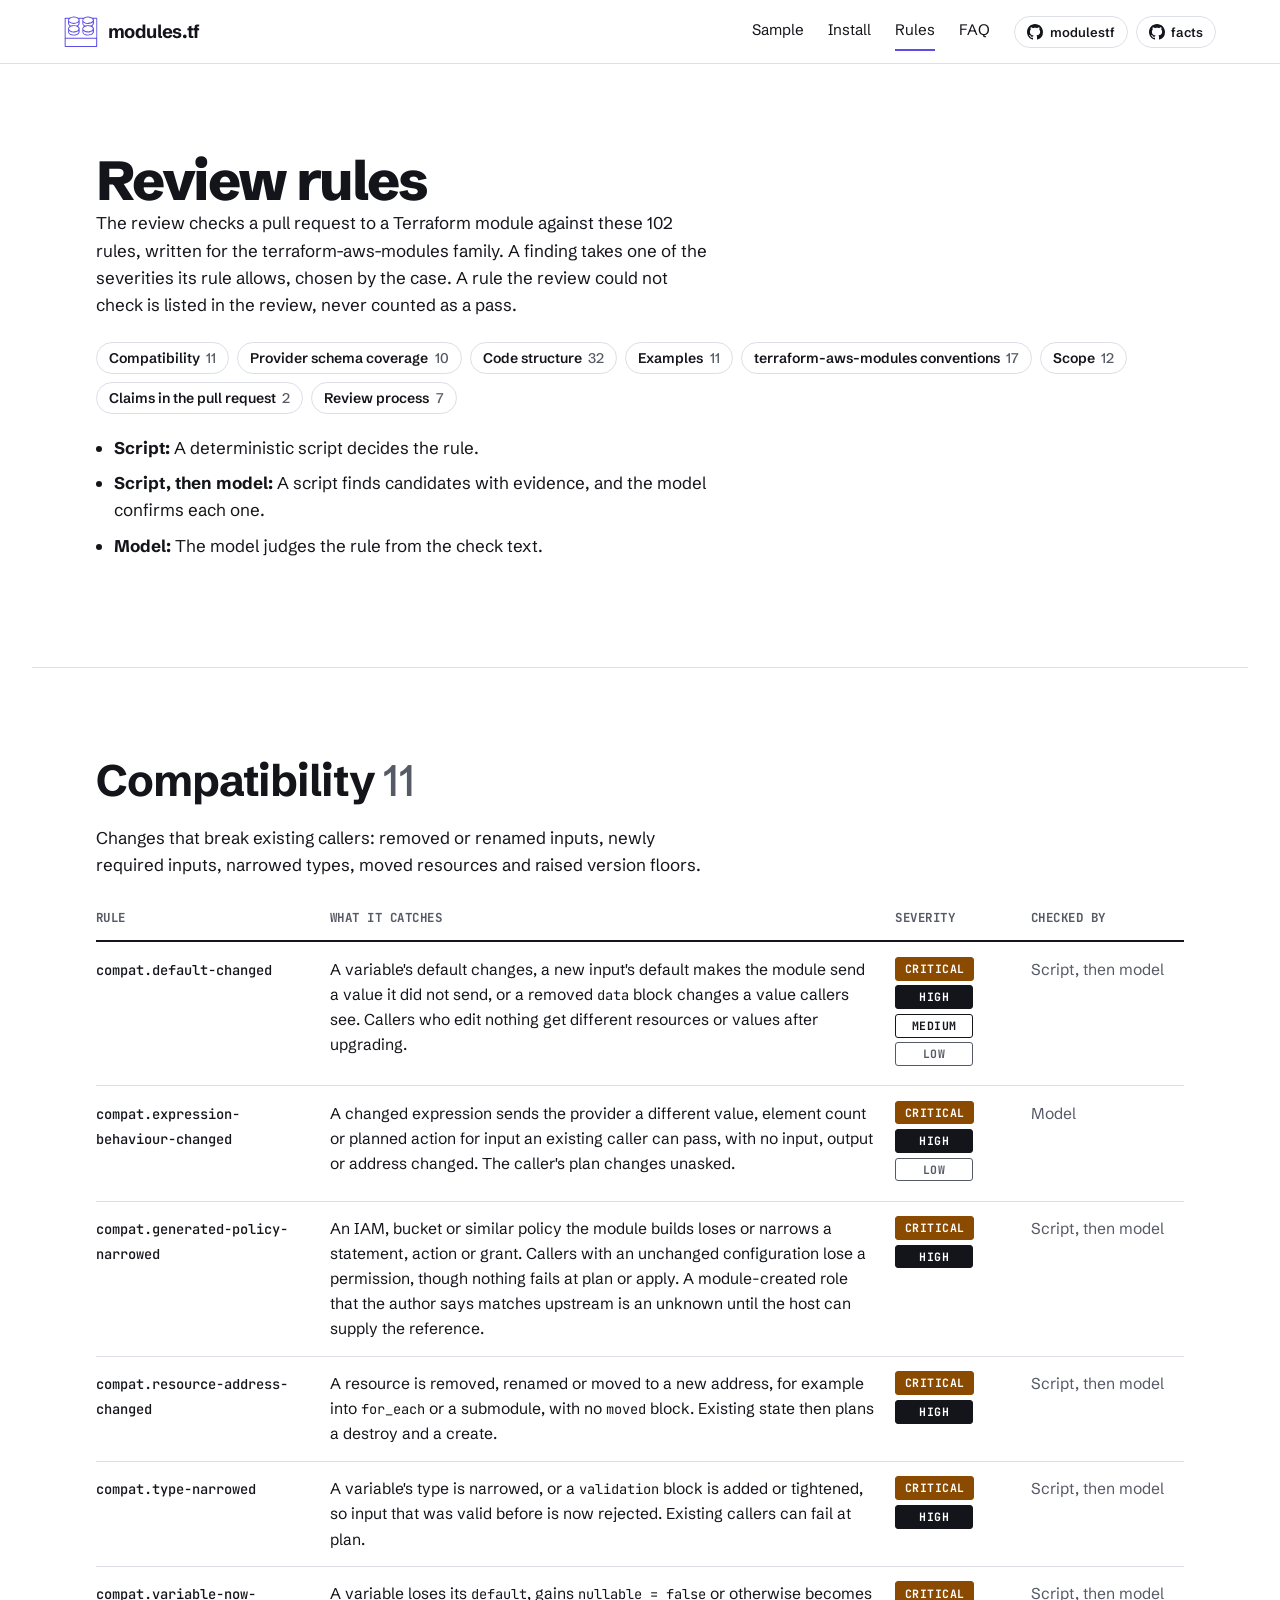
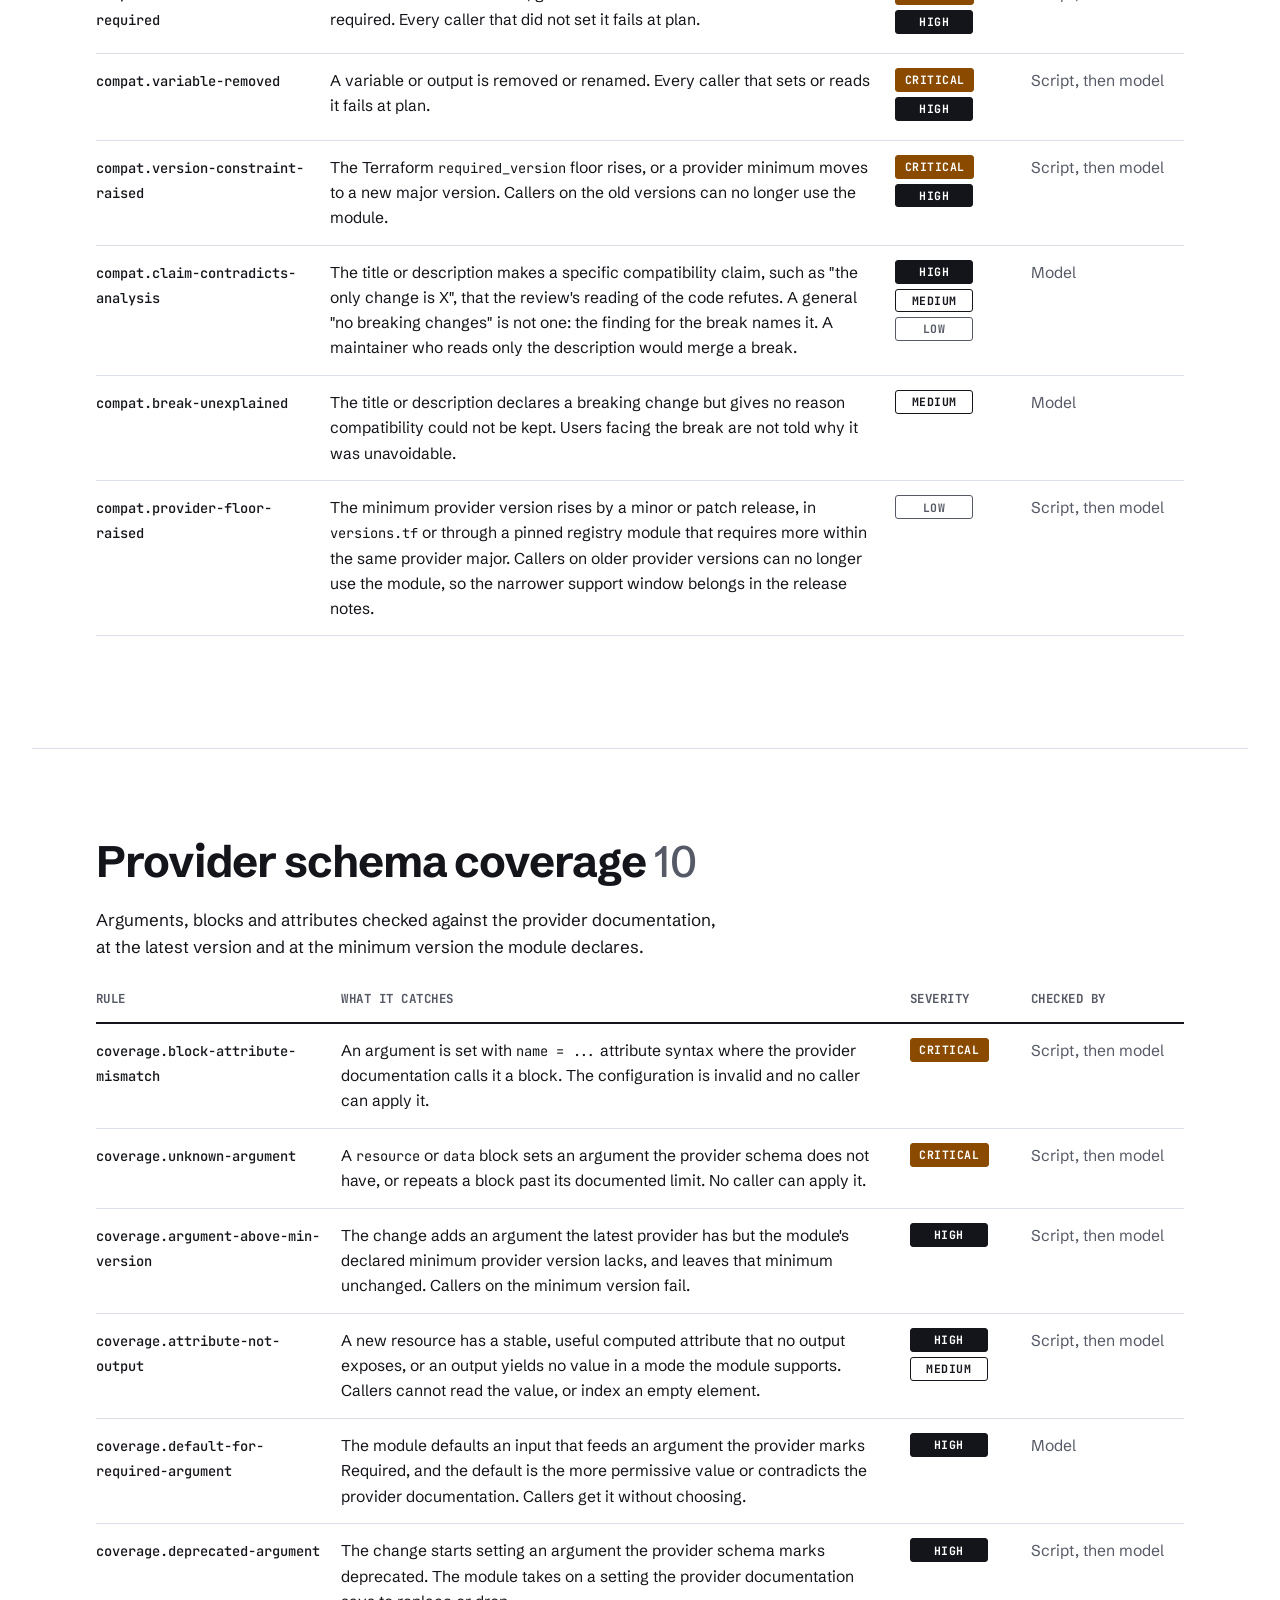
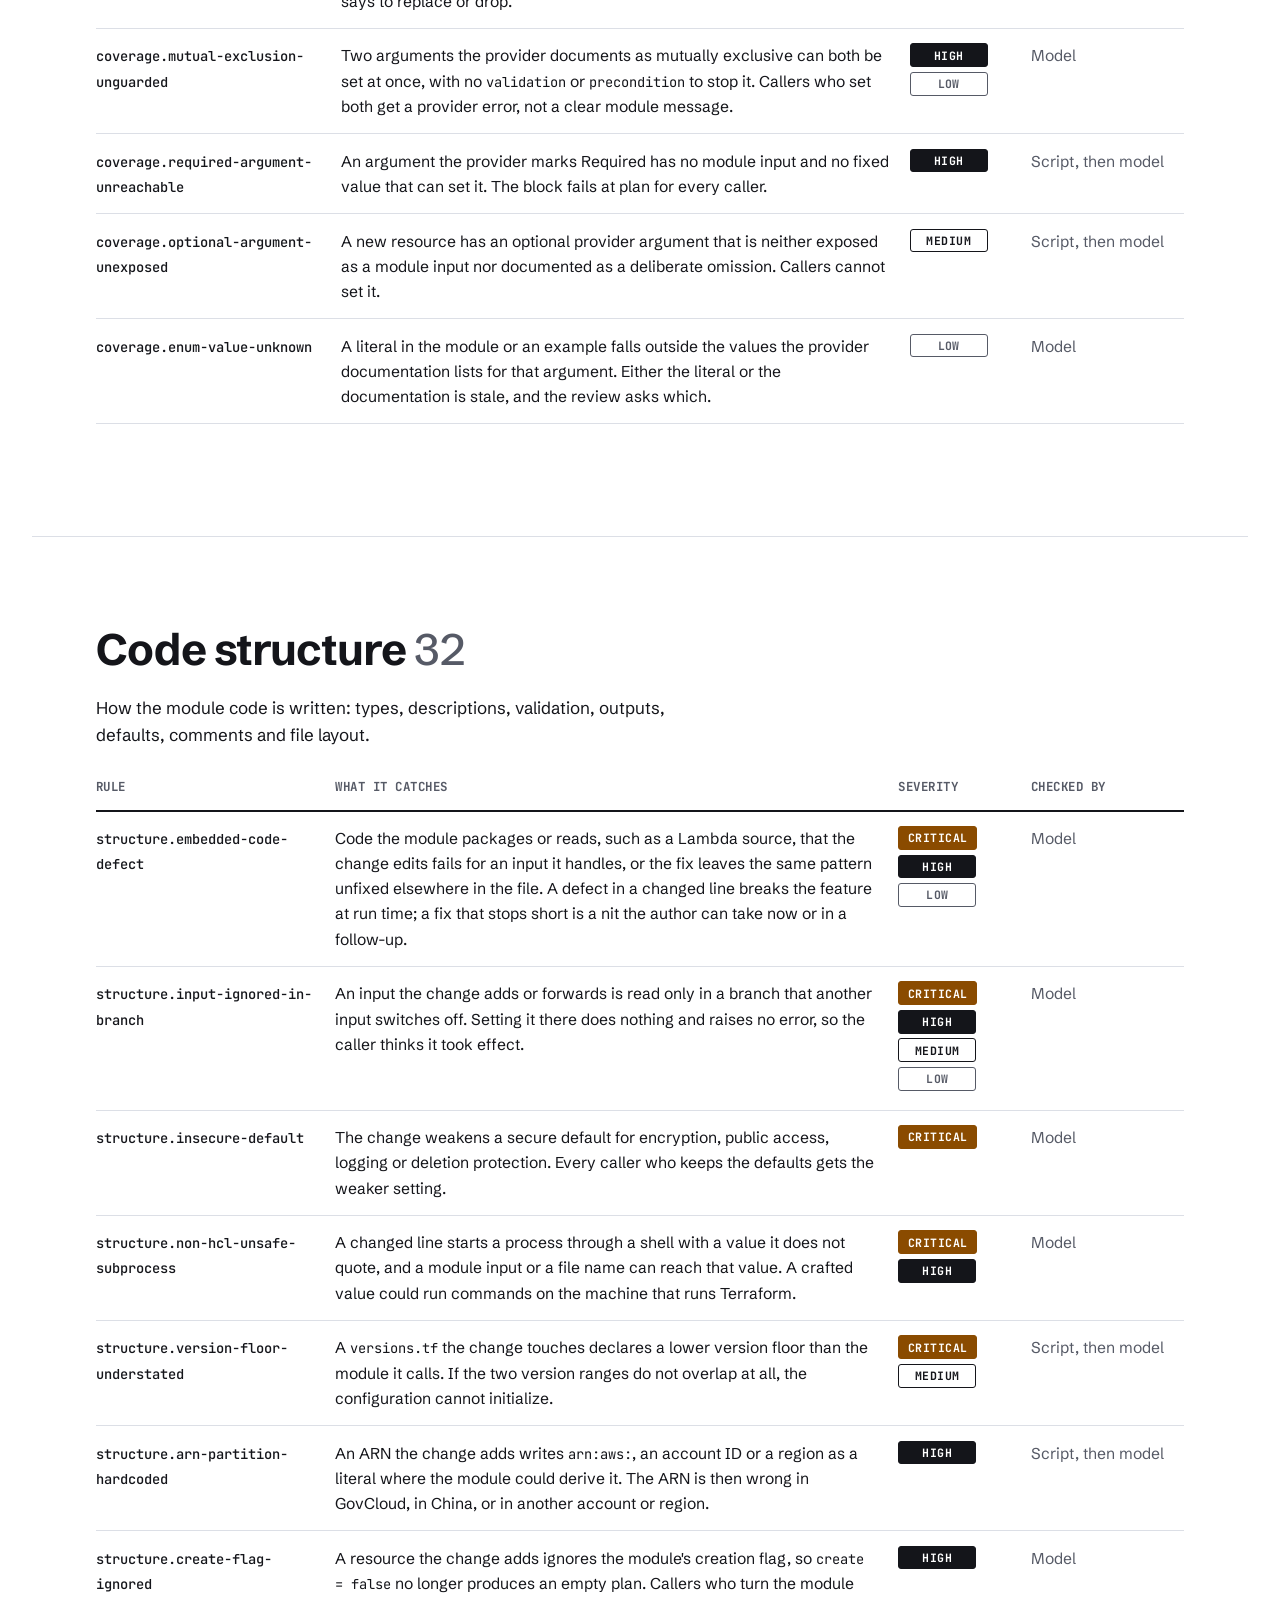
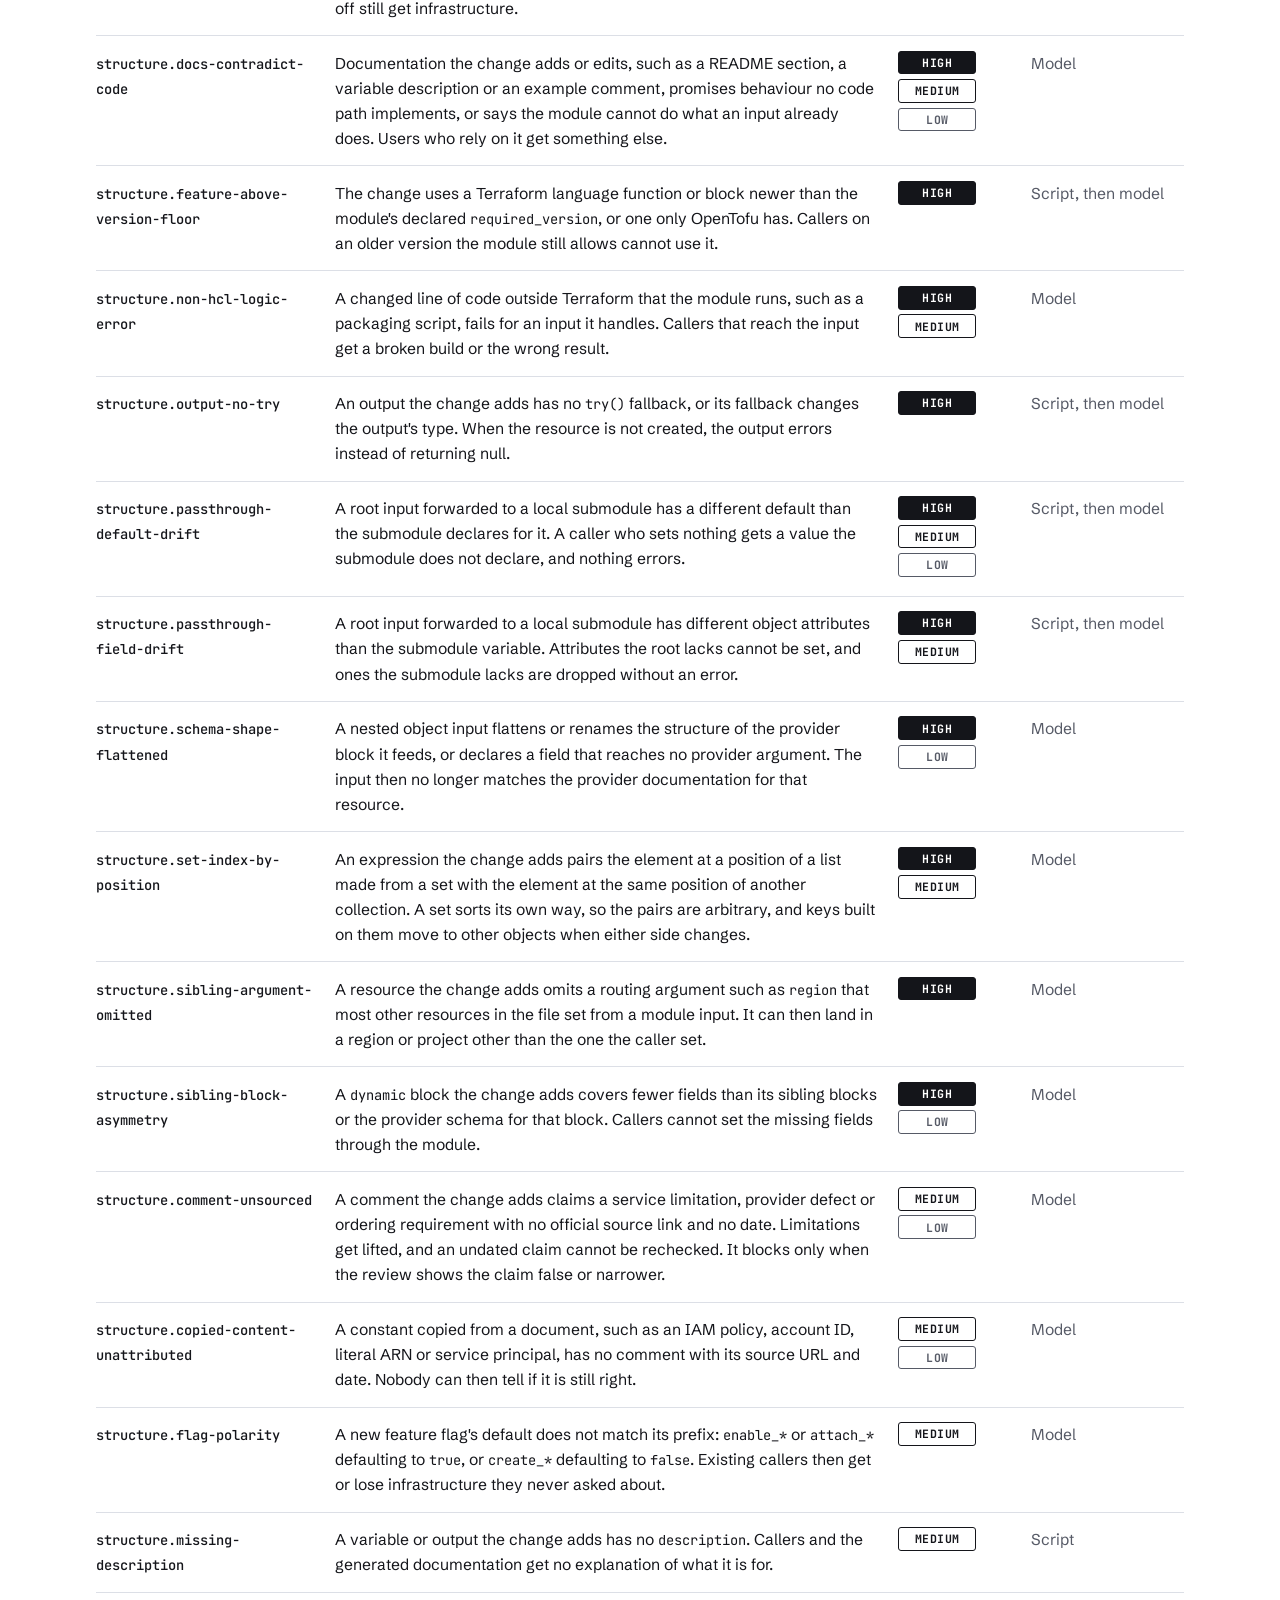
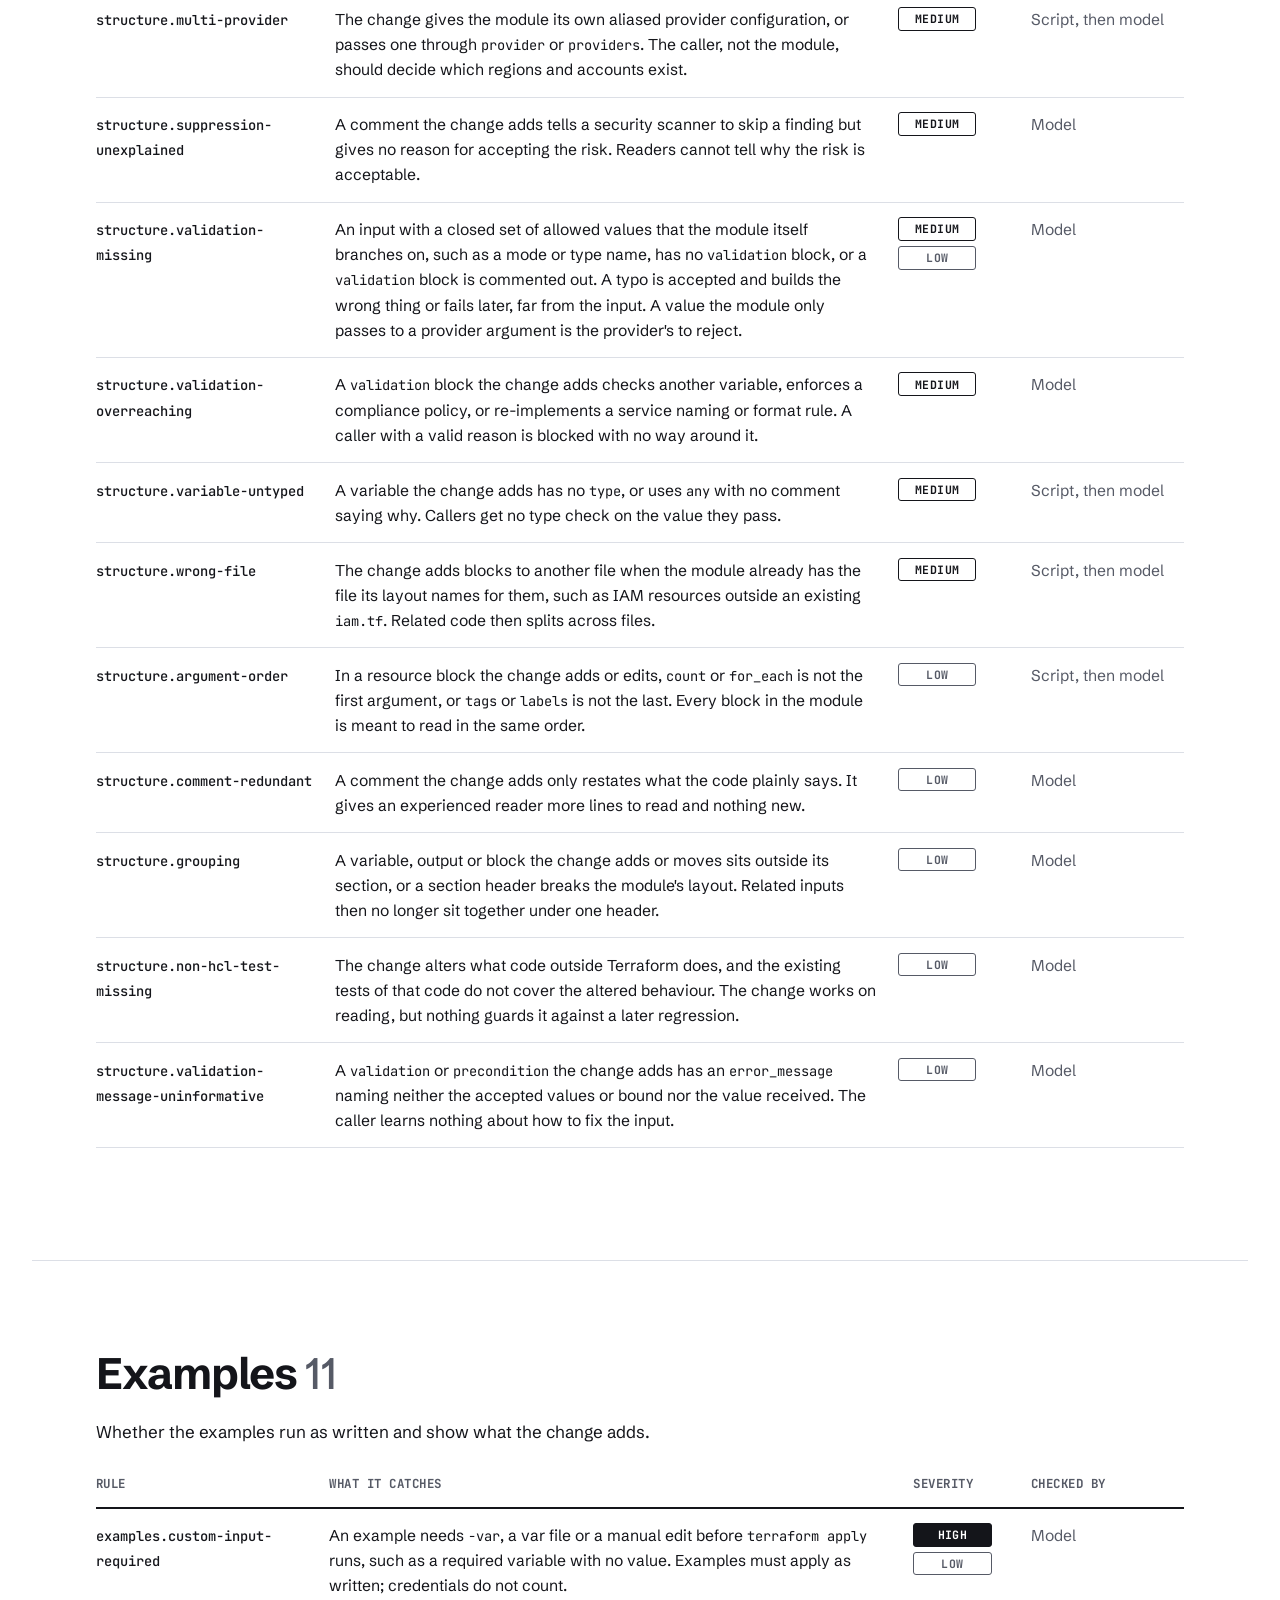
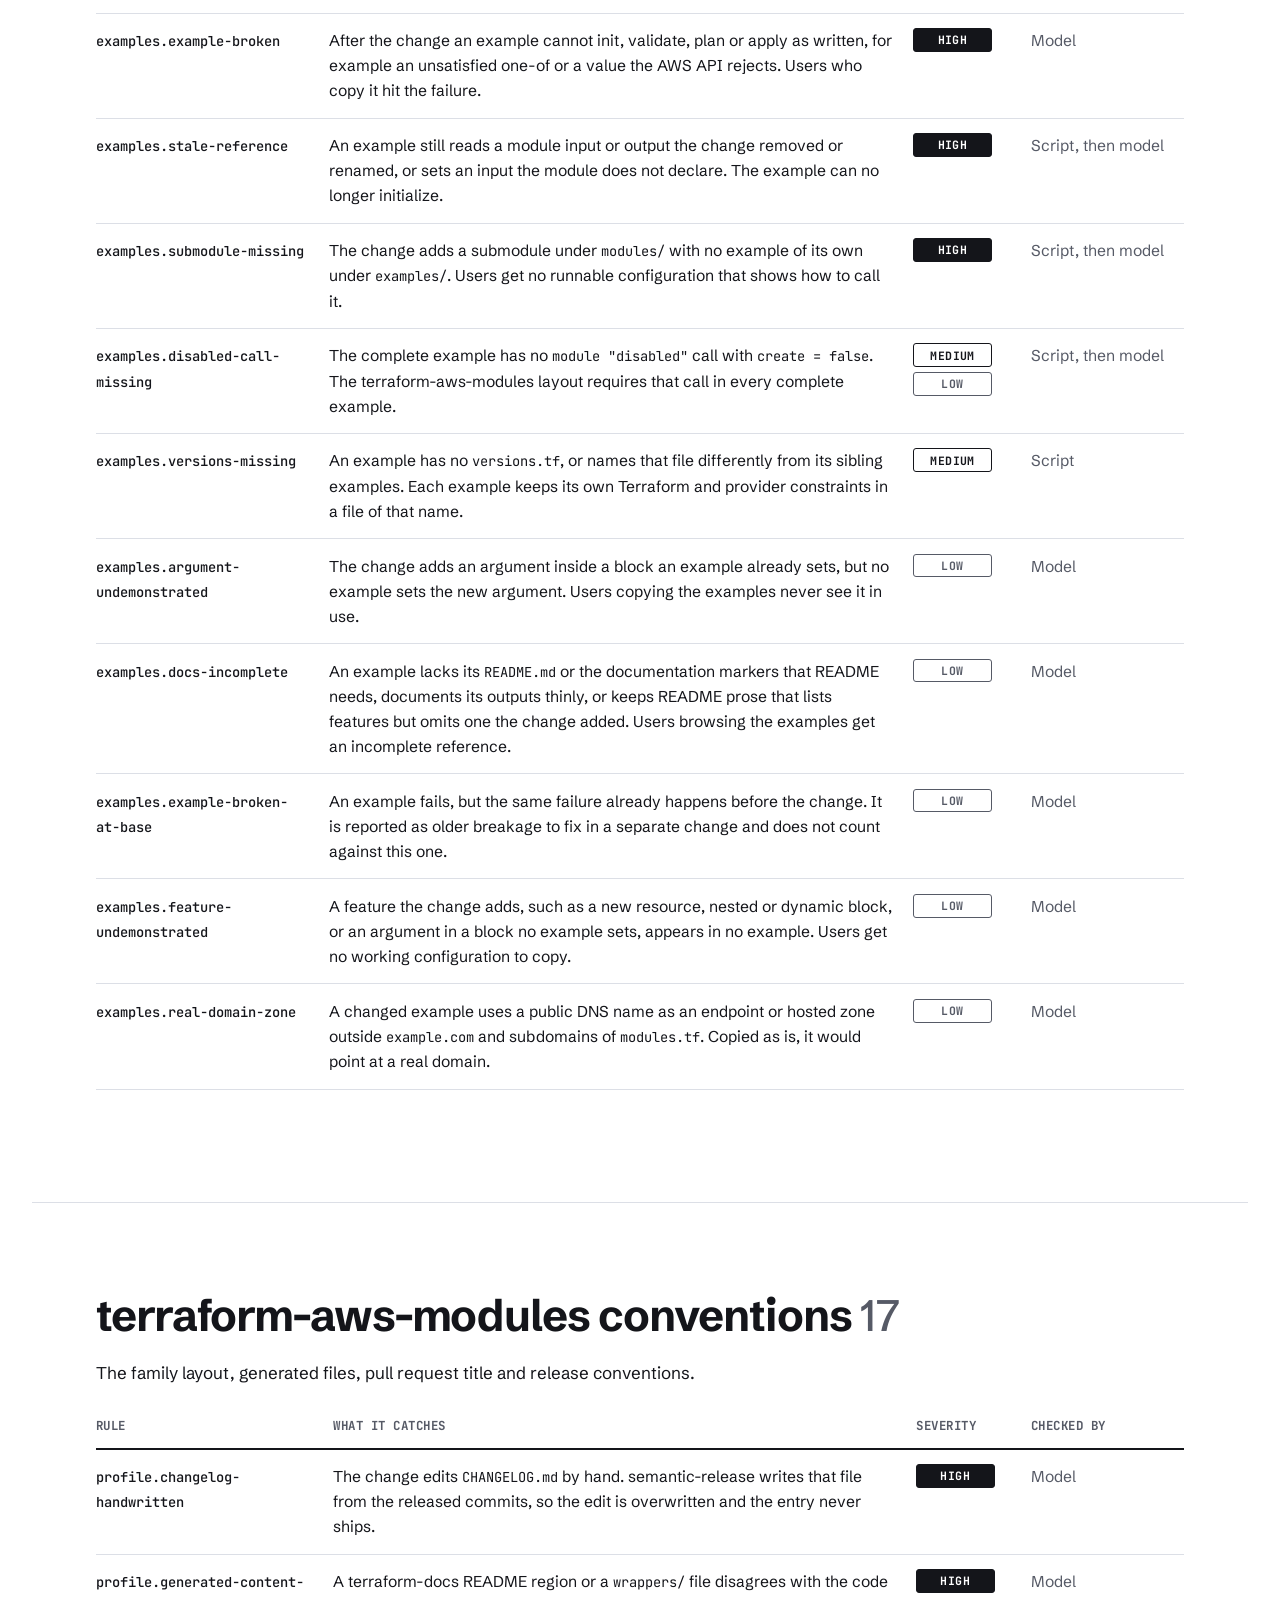
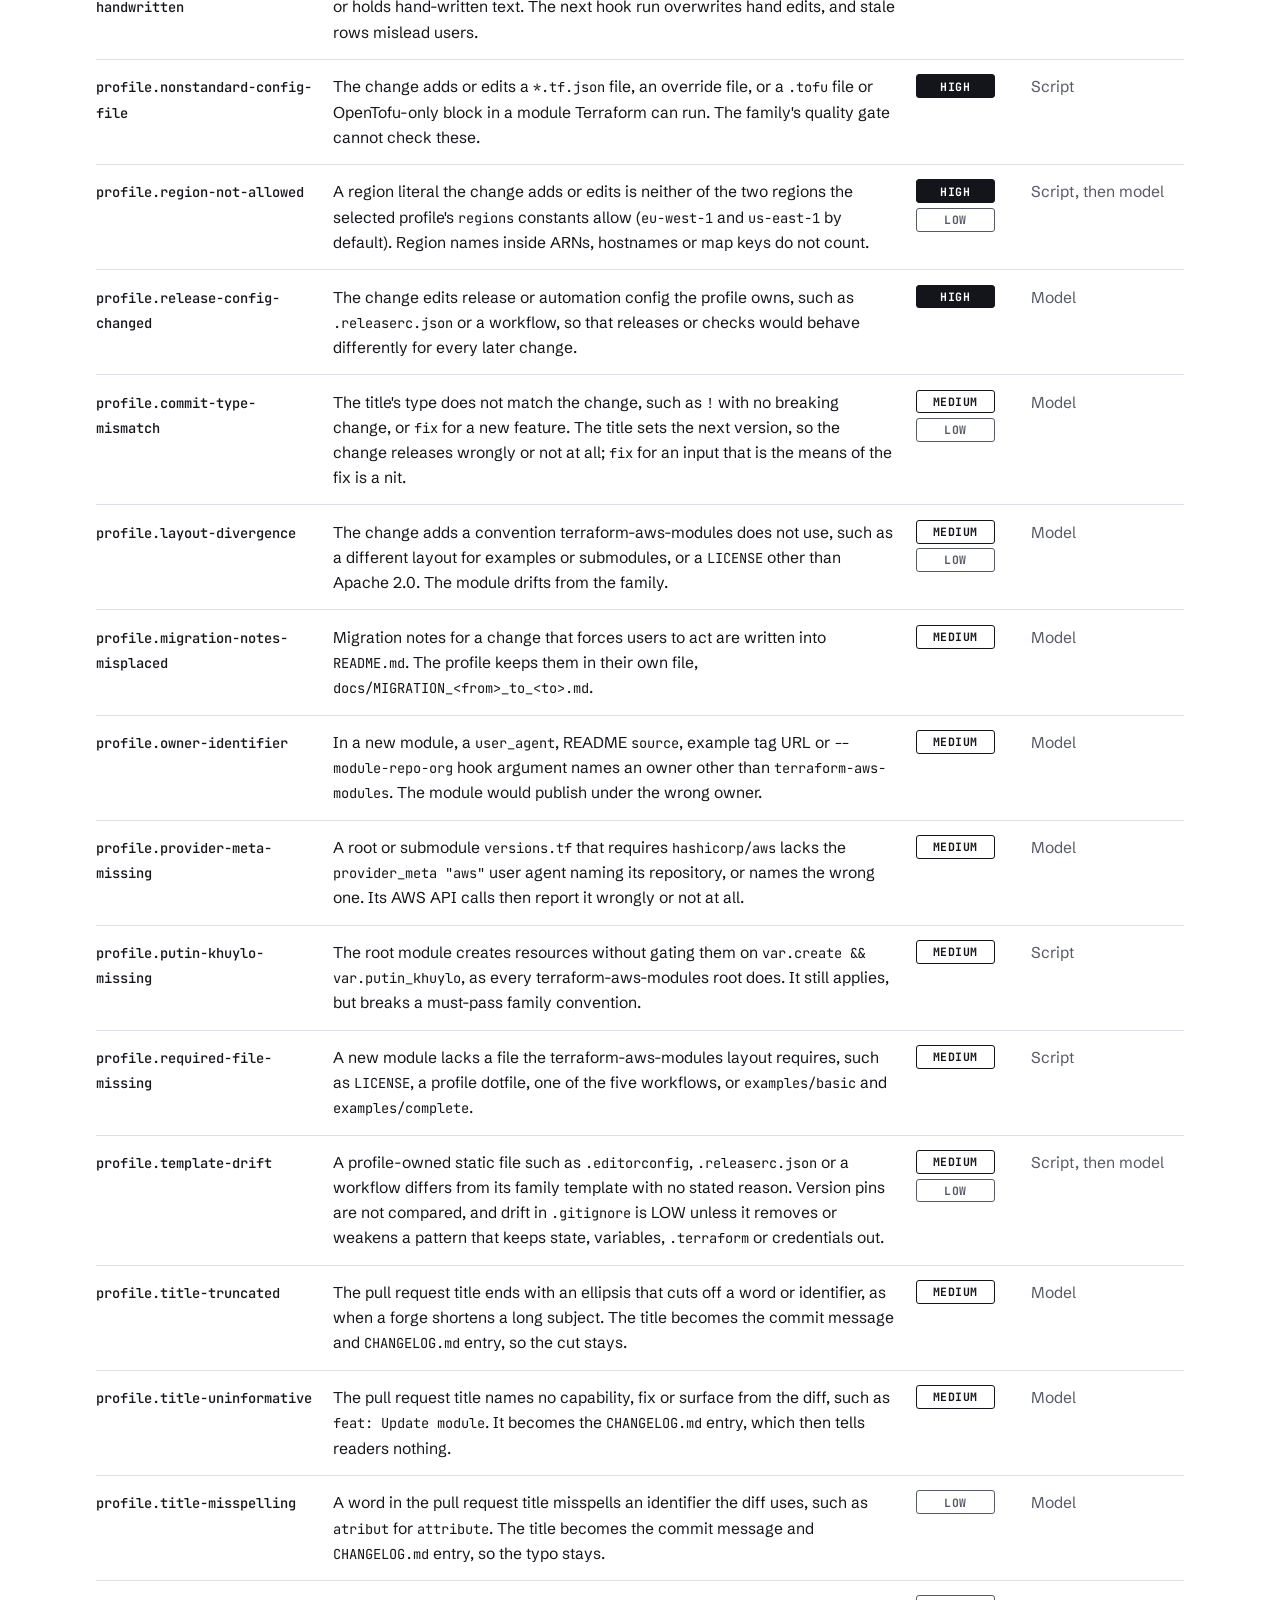
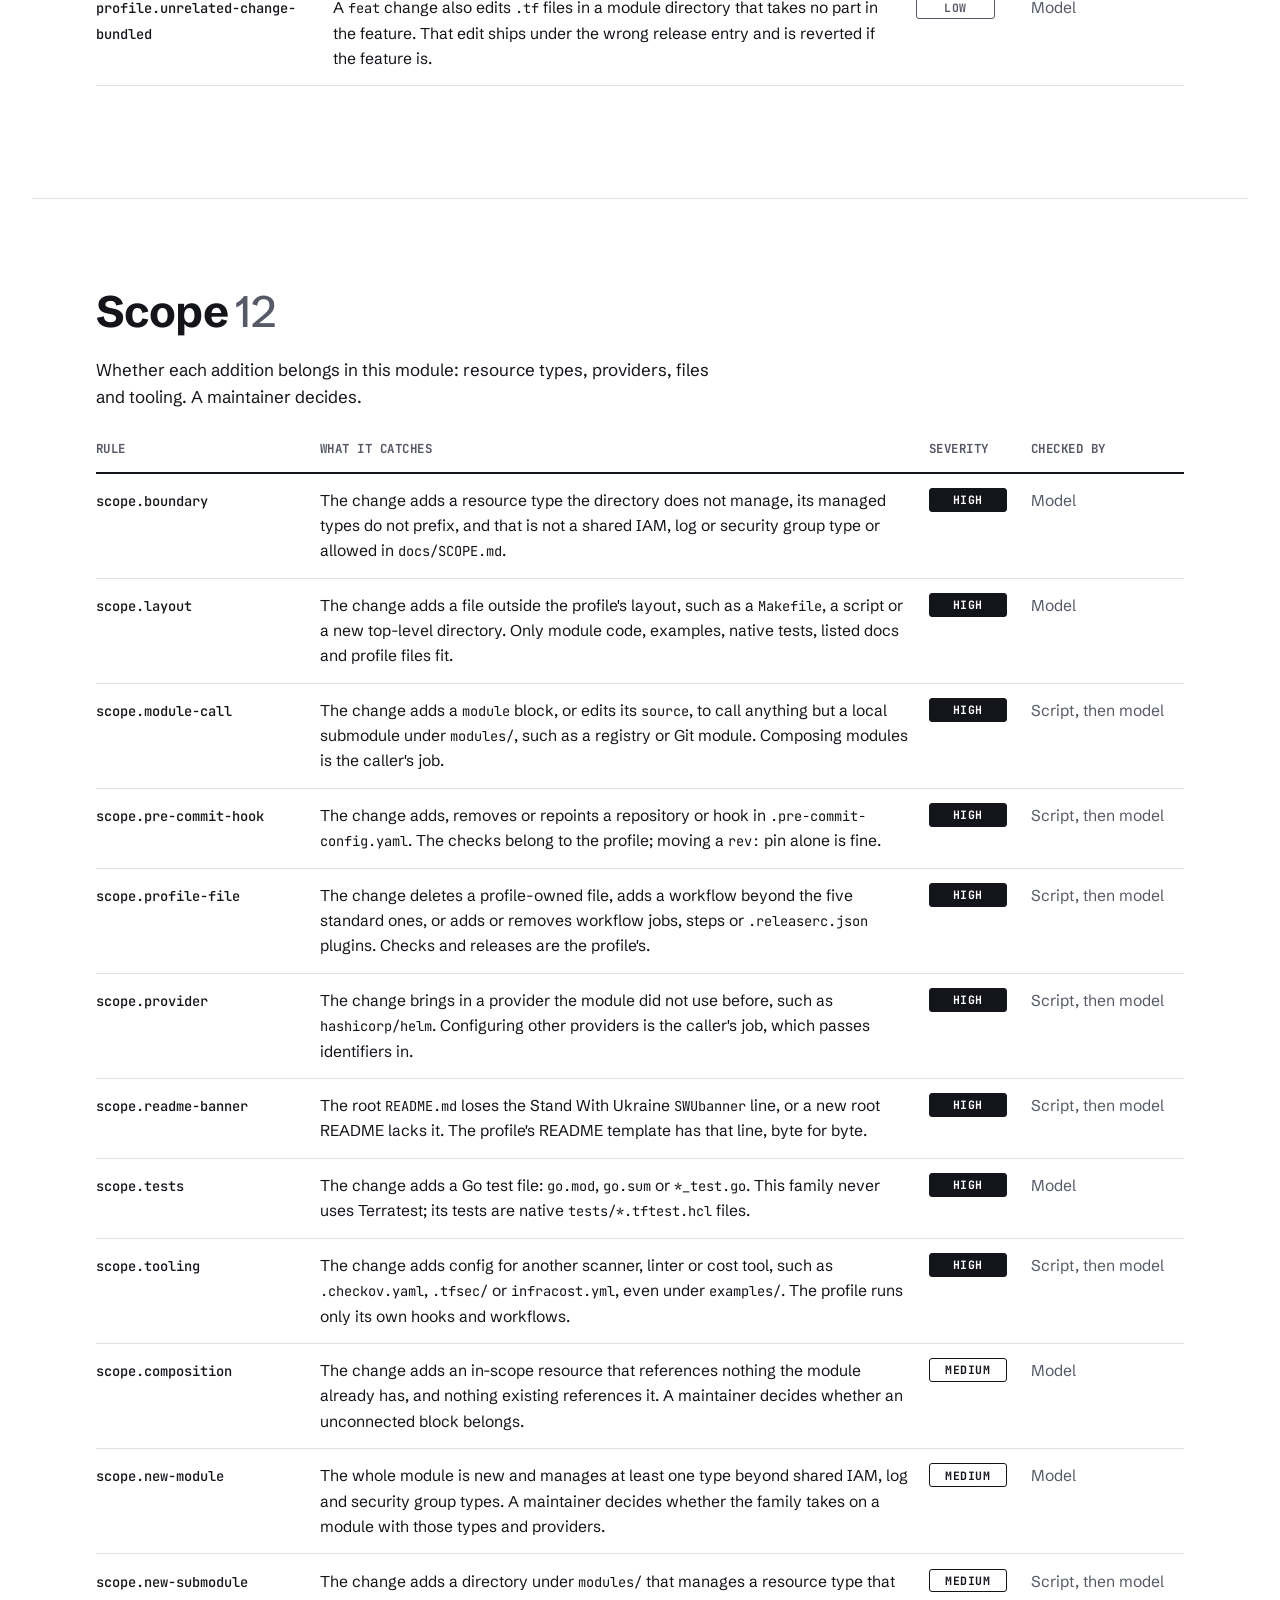
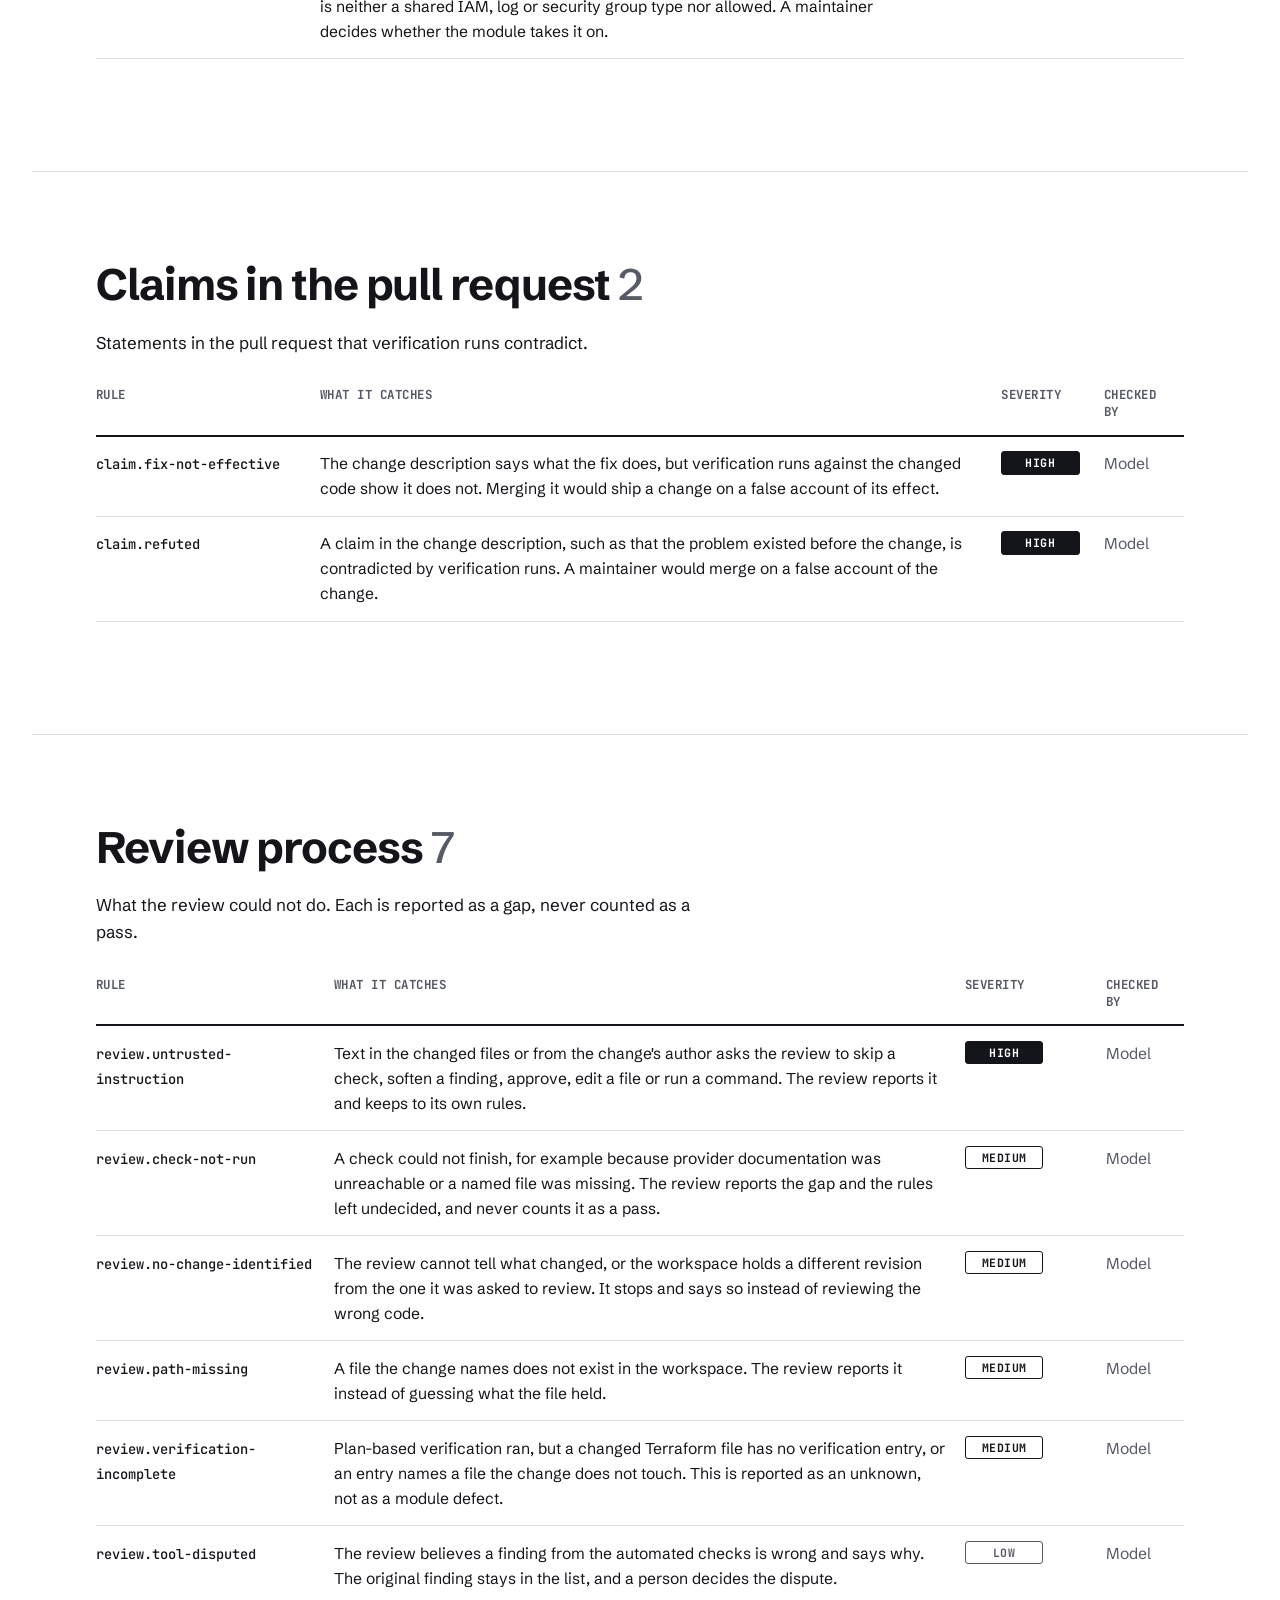
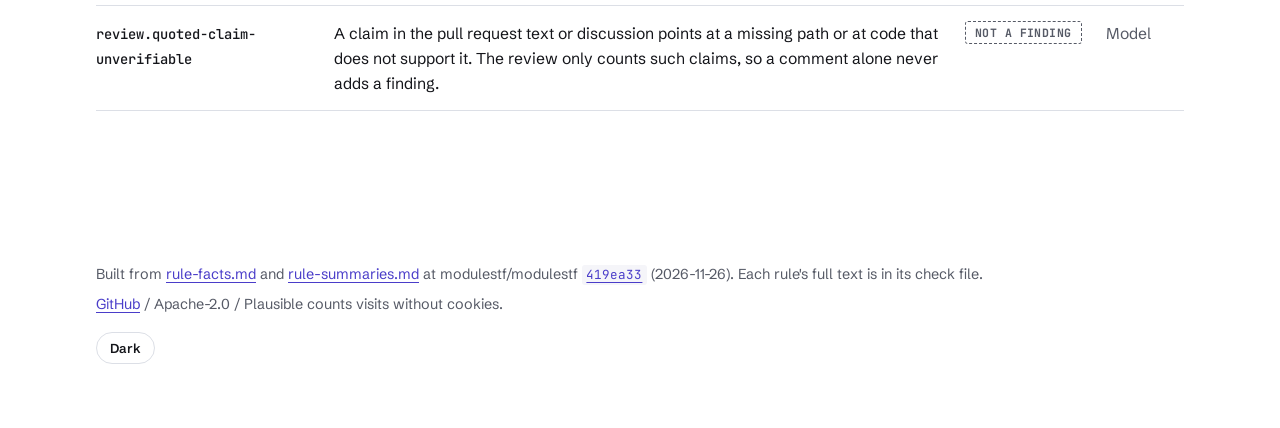
==== commit d5df0990: "chore: update the rules page from modulestf/modulestf 419ea33" ====
--- a/rules/index.html
+++ b/rules/index.html
@@ -4,9 +4,9 @@
 <meta charset="utf-8">
 <meta name="viewport" content="width=device-width, initial-scale=1">
 <title>Review rules - modules.tf</title>
-<meta name="description" content="The 99 rules the modules.tf review checks a Terraform module pull request against, by category and severity.">
+<meta name="description" content="The 102 rules the modules.tf review checks a Terraform module pull request against, by category and severity.">
 <meta property="og:title" content="Review rules - modules.tf">
-<meta property="og:description" content="The 99 rules the modules.tf review checks a Terraform module pull request against, by category and severity.">
+<meta property="og:description" content="The 102 rules the modules.tf review checks a Terraform module pull request against, by category and severity.">
 <link rel="icon" type="image/png" href="../assets/icon-256.png">
 <link rel="preload" href="../assets/fonts/schibsted-grotesk-var.woff2" as="font" type="font/woff2" crossorigin>
 <link rel="stylesheet" href="../styles.css">
@@ -20,7 +20,7 @@
 </script>
 </head>
 <body>
-<!-- Generated by scripts/build-rules.mjs from modulestf/modulestf 2dd4ad6bc3ec9e336d7a5993af700b5a227e2796. Do not edit by hand. -->
+<!-- Generated by scripts/build-rules.mjs from modulestf/modulestf 419ea33cfbd6da1375eea2e5ceb4f13bb8a57288. Do not edit by hand. -->
 <a class="skip" href="#main">Skip to content</a>
 <header class="top">
 <a class="brand" href="../" aria-label="modules.tf home"><img src="../assets/mark.svg" alt="" width="34" height="32"><span>modules.tf</span></a>
@@ -39,11 +39,11 @@
 <main id="main">
 <section id="intro" class="band">
 <h1>Review rules</h1>
-<p class="wide">The review checks a pull request to a Terraform module against these 99 rules, written for the terraform-aws-modules family. A finding takes one of the severities its rule allows, chosen by the case. A rule the review could not check is listed in the review, never counted as a pass.</p>
+<p class="wide">The review checks a pull request to a Terraform module against these 102 rules, written for the terraform-aws-modules family. A finding takes one of the severities its rule allows, chosen by the case. A rule the review could not check is listed in the review, never counted as a pass.</p>
 <nav class="toc" aria-label="Categories">
 <a href="#compat">Compatibility <span class="count">11</span></a>
 <a href="#coverage">Provider schema coverage <span class="count">10</span></a>
-<a href="#structure">Code structure <span class="count">29</span></a>
+<a href="#structure">Code structure <span class="count">32</span></a>
 <a href="#examples">Examples <span class="count">11</span></a>
 <a href="#profile">terraform-aws-modules conventions <span class="count">17</span></a>
 <a href="#scope">Scope <span class="count">12</span></a>
@@ -89,7 +89,7 @@
 <tr id="coverage.attribute-not-output"><th scope="row"><code>coverage.attribute-not-output</code></th><td>A new resource has a stable, useful computed attribute that no output exposes, or an output yields no value in a mode the module supports. Callers cannot read the value, or index an empty element.</td><td class="sevs"><span class="chip sev high">HIGH</span> <span class="chip sev medium">MEDIUM</span></td><td>Script, then model</td></tr>
 <tr id="coverage.default-for-required-argument"><th scope="row"><code>coverage.default-for-required-argument</code></th><td>The module defaults an input that feeds an argument the provider marks Required, and the default is the more permissive value or contradicts the provider documentation. Callers get it without choosing.</td><td class="sevs"><span class="chip sev high">HIGH</span></td><td>Model</td></tr>
 <tr id="coverage.deprecated-argument"><th scope="row"><code>coverage.deprecated-argument</code></th><td>The change starts setting an argument the provider schema marks deprecated. The module takes on a setting the provider documentation says to replace or drop.</td><td class="sevs"><span class="chip sev high">HIGH</span></td><td>Script, then model</td></tr>
-<tr id="coverage.mutual-exclusion-unguarded"><th scope="row"><code>coverage.mutual-exclusion-unguarded</code></th><td>Two arguments the provider documents as mutually exclusive can both be set at once, with no <code>validation</code> or <code>precondition</code> to stop it. Callers who set both get a provider error, not a clear module message.</td><td class="sevs"><span class="chip sev high">HIGH</span></td><td>Model</td></tr>
+<tr id="coverage.mutual-exclusion-unguarded"><th scope="row"><code>coverage.mutual-exclusion-unguarded</code></th><td>Two arguments the provider documents as mutually exclusive can both be set at once, with no <code>validation</code> or <code>precondition</code> to stop it. Callers who set both get a provider error, not a clear module message.</td><td class="sevs"><span class="chip sev high">HIGH</span> <span class="chip sev low">LOW</span></td><td>Model</td></tr>
 <tr id="coverage.required-argument-unreachable"><th scope="row"><code>coverage.required-argument-unreachable</code></th><td>An argument the provider marks Required has no module input and no fixed value that can set it. The block fails at plan for every caller.</td><td class="sevs"><span class="chip sev high">HIGH</span></td><td>Script, then model</td></tr>
 <tr id="coverage.optional-argument-unexposed"><th scope="row"><code>coverage.optional-argument-unexposed</code></th><td>A new resource has an optional provider argument that is neither exposed as a module input nor documented as a deliberate omission. Callers cannot set it.</td><td class="sevs"><span class="chip sev medium">MEDIUM</span></td><td>Script, then model</td></tr>
 <tr id="coverage.enum-value-unknown"><th scope="row"><code>coverage.enum-value-unknown</code></th><td>A literal in the module or an example falls outside the values the provider documentation lists for that argument. Either the literal or the documentation is stale, and the review asks which.</td><td class="sevs"><span class="chip sev low">LOW</span></td><td>Model</td></tr>
@@ -97,7 +97,7 @@
 </section>
 
 <section id="structure" class="band">
-<h2>Code structure <span class="count">29</span></h2>
+<h2>Code structure <span class="count">32</span></h2>
 <p class="wide">How the module code is written: types, descriptions, validation, outputs, defaults, comments and file layout.</p>
 <div class="tablewrap"><table class="cmp rules">
 <thead><tr><th scope="col">Rule</th><th scope="col">What it catches</th><th scope="col">Severity</th><th scope="col">Checked by</th></tr></thead>
@@ -105,11 +105,13 @@
 <tr id="structure.embedded-code-defect"><th scope="row"><code>structure.embedded-code-defect</code></th><td>Code the module packages or reads, such as a Lambda source, that the change edits fails for an input it handles, or the fix leaves the same pattern unfixed elsewhere in the file. A defect in a changed line breaks the feature at run time; a fix that stops short is a nit the author can take now or in a follow-up.</td><td class="sevs"><span class="chip sev critical">CRITICAL</span> <span class="chip sev high">HIGH</span> <span class="chip sev low">LOW</span></td><td>Model</td></tr>
 <tr id="structure.input-ignored-in-branch"><th scope="row"><code>structure.input-ignored-in-branch</code></th><td>An input the change adds or forwards is read only in a branch that another input switches off. Setting it there does nothing and raises no error, so the caller thinks it took effect.</td><td class="sevs"><span class="chip sev critical">CRITICAL</span> <span class="chip sev high">HIGH</span> <span class="chip sev medium">MEDIUM</span> <span class="chip sev low">LOW</span></td><td>Model</td></tr>
 <tr id="structure.insecure-default"><th scope="row"><code>structure.insecure-default</code></th><td>The change weakens a secure default for encryption, public access, logging or deletion protection. Every caller who keeps the defaults gets the weaker setting.</td><td class="sevs"><span class="chip sev critical">CRITICAL</span></td><td>Model</td></tr>
+<tr id="structure.non-hcl-unsafe-subprocess"><th scope="row"><code>structure.non-hcl-unsafe-subprocess</code></th><td>A changed line starts a process through a shell with a value it does not quote, and a module input or a file name can reach that value. A crafted value could run commands on the machine that runs Terraform.</td><td class="sevs"><span class="chip sev critical">CRITICAL</span> <span class="chip sev high">HIGH</span></td><td>Model</td></tr>
 <tr id="structure.version-floor-understated"><th scope="row"><code>structure.version-floor-understated</code></th><td>A <code>versions.tf</code> the change touches declares a lower version floor than the module it calls. If the two version ranges do not overlap at all, the configuration cannot initialize.</td><td class="sevs"><span class="chip sev critical">CRITICAL</span> <span class="chip sev medium">MEDIUM</span></td><td>Script, then model</td></tr>
 <tr id="structure.arn-partition-hardcoded"><th scope="row"><code>structure.arn-partition-hardcoded</code></th><td>An ARN the change adds writes <code>arn:aws:</code>, an account ID or a region as a literal where the module could derive it. The ARN is then wrong in GovCloud, in China, or in another account or region.</td><td class="sevs"><span class="chip sev high">HIGH</span></td><td>Script, then model</td></tr>
 <tr id="structure.create-flag-ignored"><th scope="row"><code>structure.create-flag-ignored</code></th><td>A resource the change adds ignores the module's creation flag, so <code>create = false</code> no longer produces an empty plan. Callers who turn the module off still get infrastructure.</td><td class="sevs"><span class="chip sev high">HIGH</span></td><td>Model</td></tr>
 <tr id="structure.docs-contradict-code"><th scope="row"><code>structure.docs-contradict-code</code></th><td>Documentation the change adds or edits, such as a README section, a variable description or an example comment, promises behaviour no code path implements, or says the module cannot do what an input already does. Users who rely on it get something else.</td><td class="sevs"><span class="chip sev high">HIGH</span> <span class="chip sev medium">MEDIUM</span> <span class="chip sev low">LOW</span></td><td>Model</td></tr>
 <tr id="structure.feature-above-version-floor"><th scope="row"><code>structure.feature-above-version-floor</code></th><td>The change uses a Terraform language function or block newer than the module's declared <code>required_version</code>, or one only OpenTofu has. Callers on an older version the module still allows cannot use it.</td><td class="sevs"><span class="chip sev high">HIGH</span></td><td>Script, then model</td></tr>
+<tr id="structure.non-hcl-logic-error"><th scope="row"><code>structure.non-hcl-logic-error</code></th><td>A changed line of code outside Terraform that the module runs, such as a packaging script, fails for an input it handles. Callers that reach the input get a broken build or the wrong result.</td><td class="sevs"><span class="chip sev high">HIGH</span> <span class="chip sev medium">MEDIUM</span></td><td>Model</td></tr>
 <tr id="structure.output-no-try"><th scope="row"><code>structure.output-no-try</code></th><td>An output the change adds has no <code>try()</code> fallback, or its fallback changes the output's type. When the resource is not created, the output errors instead of returning null.</td><td class="sevs"><span class="chip sev high">HIGH</span></td><td>Script, then model</td></tr>
 <tr id="structure.passthrough-default-drift"><th scope="row"><code>structure.passthrough-default-drift</code></th><td>A root input forwarded to a local submodule has a different default than the submodule declares for it. A caller who sets nothing gets a value the submodule does not declare, and nothing errors.</td><td class="sevs"><span class="chip sev high">HIGH</span> <span class="chip sev medium">MEDIUM</span> <span class="chip sev low">LOW</span></td><td>Script, then model</td></tr>
 <tr id="structure.passthrough-field-drift"><th scope="row"><code>structure.passthrough-field-drift</code></th><td>A root input forwarded to a local submodule has different object attributes than the submodule variable. Attributes the root lacks cannot be set, and ones the submodule lacks are dropped without an error.</td><td class="sevs"><span class="chip sev high">HIGH</span> <span class="chip sev medium">MEDIUM</span></td><td>Script, then model</td></tr>
@@ -123,13 +125,14 @@
 <tr id="structure.missing-description"><th scope="row"><code>structure.missing-description</code></th><td>A variable or output the change adds has no <code>description</code>. Callers and the generated documentation get no explanation of what it is for.</td><td class="sevs"><span class="chip sev medium">MEDIUM</span></td><td>Script</td></tr>
 <tr id="structure.multi-provider"><th scope="row"><code>structure.multi-provider</code></th><td>The change gives the module its own aliased provider configuration, or passes one through <code>provider</code> or <code>providers</code>. The caller, not the module, should decide which regions and accounts exist.</td><td class="sevs"><span class="chip sev medium">MEDIUM</span></td><td>Script, then model</td></tr>
 <tr id="structure.suppression-unexplained"><th scope="row"><code>structure.suppression-unexplained</code></th><td>A comment the change adds tells a security scanner to skip a finding but gives no reason for accepting the risk. Readers cannot tell why the risk is acceptable.</td><td class="sevs"><span class="chip sev medium">MEDIUM</span></td><td>Model</td></tr>
-<tr id="structure.validation-missing"><th scope="row"><code>structure.validation-missing</code></th><td>An input with a closed set of allowed values that the module itself branches on, such as a mode or type name, has no <code>validation</code> block, or a <code>validation</code> block is commented out. A typo is accepted and builds the wrong thing or fails later, far from the input. A value the module only passes to a provider argument is the provider's to reject.</td><td class="sevs"><span class="chip sev medium">MEDIUM</span></td><td>Model</td></tr>
+<tr id="structure.validation-missing"><th scope="row"><code>structure.validation-missing</code></th><td>An input with a closed set of allowed values that the module itself branches on, such as a mode or type name, has no <code>validation</code> block, or a <code>validation</code> block is commented out. A typo is accepted and builds the wrong thing or fails later, far from the input. A value the module only passes to a provider argument is the provider's to reject.</td><td class="sevs"><span class="chip sev medium">MEDIUM</span> <span class="chip sev low">LOW</span></td><td>Model</td></tr>
 <tr id="structure.validation-overreaching"><th scope="row"><code>structure.validation-overreaching</code></th><td>A <code>validation</code> block the change adds checks another variable, enforces a compliance policy, or re-implements a service naming or format rule. A caller with a valid reason is blocked with no way around it.</td><td class="sevs"><span class="chip sev medium">MEDIUM</span></td><td>Model</td></tr>
 <tr id="structure.variable-untyped"><th scope="row"><code>structure.variable-untyped</code></th><td>A variable the change adds has no <code>type</code>, or uses <code>any</code> with no comment saying why. Callers get no type check on the value they pass.</td><td class="sevs"><span class="chip sev medium">MEDIUM</span></td><td>Script, then model</td></tr>
 <tr id="structure.wrong-file"><th scope="row"><code>structure.wrong-file</code></th><td>The change adds blocks to another file when the module already has the file its layout names for them, such as IAM resources outside an existing <code>iam.tf</code>. Related code then splits across files.</td><td class="sevs"><span class="chip sev medium">MEDIUM</span></td><td>Script, then model</td></tr>
 <tr id="structure.argument-order"><th scope="row"><code>structure.argument-order</code></th><td>In a resource block the change adds or edits, <code>count</code> or <code>for_each</code> is not the first argument, or <code>tags</code> or <code>labels</code> is not the last. Every block in the module is meant to read in the same order.</td><td class="sevs"><span class="chip sev low">LOW</span></td><td>Script, then model</td></tr>
 <tr id="structure.comment-redundant"><th scope="row"><code>structure.comment-redundant</code></th><td>A comment the change adds only restates what the code plainly says. It gives an experienced reader more lines to read and nothing new.</td><td class="sevs"><span class="chip sev low">LOW</span></td><td>Model</td></tr>
 <tr id="structure.grouping"><th scope="row"><code>structure.grouping</code></th><td>A variable, output or block the change adds or moves sits outside its section, or a section header breaks the module's layout. Related inputs then no longer sit together under one header.</td><td class="sevs"><span class="chip sev low">LOW</span></td><td>Model</td></tr>
+<tr id="structure.non-hcl-test-missing"><th scope="row"><code>structure.non-hcl-test-missing</code></th><td>The change alters what code outside Terraform does, and the existing tests of that code do not cover the altered behaviour. The change works on reading, but nothing guards it against a later regression.</td><td class="sevs"><span class="chip sev low">LOW</span></td><td>Model</td></tr>
 <tr id="structure.validation-message-uninformative"><th scope="row"><code>structure.validation-message-uninformative</code></th><td>A <code>validation</code> or <code>precondition</code> the change adds has an <code>error_message</code> naming neither the accepted values or bound nor the value received. The caller learns nothing about how to fix the input.</td><td class="sevs"><span class="chip sev low">LOW</span></td><td>Model</td></tr>
 </tbody></table></div>
 </section>
@@ -140,7 +143,7 @@
 <div class="tablewrap"><table class="cmp rules">
 <thead><tr><th scope="col">Rule</th><th scope="col">What it catches</th><th scope="col">Severity</th><th scope="col">Checked by</th></tr></thead>
 <tbody>
-<tr id="examples.custom-input-required"><th scope="row"><code>examples.custom-input-required</code></th><td>An example needs <code>-var</code>, a var file or a manual edit before <code>terraform apply</code> runs, such as a required variable with no value. Examples must apply as written; credentials do not count.</td><td class="sevs"><span class="chip sev high">HIGH</span></td><td>Model</td></tr>
+<tr id="examples.custom-input-required"><th scope="row"><code>examples.custom-input-required</code></th><td>An example needs <code>-var</code>, a var file or a manual edit before <code>terraform apply</code> runs, such as a required variable with no value. Examples must apply as written; credentials do not count.</td><td class="sevs"><span class="chip sev high">HIGH</span> <span class="chip sev low">LOW</span></td><td>Model</td></tr>
 <tr id="examples.example-broken"><th scope="row"><code>examples.example-broken</code></th><td>After the change an example cannot init, validate, plan or apply as written, for example an unsatisfied one-of or a value the AWS API rejects. Users who copy it hit the failure.</td><td class="sevs"><span class="chip sev high">HIGH</span></td><td>Model</td></tr>
 <tr id="examples.stale-reference"><th scope="row"><code>examples.stale-reference</code></th><td>An example still reads a module input or output the change removed or renamed, or sets an input the module does not declare. The example can no longer initialize.</td><td class="sevs"><span class="chip sev high">HIGH</span></td><td>Script, then model</td></tr>
 <tr id="examples.submodule-missing"><th scope="row"><code>examples.submodule-missing</code></th><td>The change adds a submodule under <code>modules/</code> with no example of its own under <code>examples/</code>. Users get no runnable configuration that shows how to call it.</td><td class="sevs"><span class="chip sev high">HIGH</span></td><td>Script, then model</td></tr>
@@ -163,7 +166,7 @@
 <tr id="profile.changelog-handwritten"><th scope="row"><code>profile.changelog-handwritten</code></th><td>The change edits <code>CHANGELOG.md</code> by hand. semantic-release writes that file from the released commits, so the edit is overwritten and the entry never ships.</td><td class="sevs"><span class="chip sev high">HIGH</span></td><td>Model</td></tr>
 <tr id="profile.generated-content-handwritten"><th scope="row"><code>profile.generated-content-handwritten</code></th><td>A terraform-docs README region or a <code>wrappers/</code> file disagrees with the code or holds hand-written text. The next hook run overwrites hand edits, and stale rows mislead users.</td><td class="sevs"><span class="chip sev high">HIGH</span></td><td>Model</td></tr>
 <tr id="profile.nonstandard-config-file"><th scope="row"><code>profile.nonstandard-config-file</code></th><td>The change adds or edits a <code>*.tf.json</code> file, an override file, or a <code>.tofu</code> file or OpenTofu-only block in a module Terraform can run. The family's quality gate cannot check these.</td><td class="sevs"><span class="chip sev high">HIGH</span></td><td>Script</td></tr>
-<tr id="profile.region-not-allowed"><th scope="row"><code>profile.region-not-allowed</code></th><td>A region literal the change adds or edits is neither of the two regions the selected profile's <code>regions</code> constants allow (<code>eu-west-1</code> and <code>us-east-1</code> by default). Region names inside ARNs, hostnames or map keys do not count.</td><td class="sevs"><span class="chip sev high">HIGH</span></td><td>Script, then model</td></tr>
+<tr id="profile.region-not-allowed"><th scope="row"><code>profile.region-not-allowed</code></th><td>A region literal the change adds or edits is neither of the two regions the selected profile's <code>regions</code> constants allow (<code>eu-west-1</code> and <code>us-east-1</code> by default). Region names inside ARNs, hostnames or map keys do not count.</td><td class="sevs"><span class="chip sev high">HIGH</span> <span class="chip sev low">LOW</span></td><td>Script, then model</td></tr>
 <tr id="profile.release-config-changed"><th scope="row"><code>profile.release-config-changed</code></th><td>The change edits release or automation config the profile owns, such as <code>.releaserc.json</code> or a workflow, so that releases or checks would behave differently for every later change.</td><td class="sevs"><span class="chip sev high">HIGH</span></td><td>Model</td></tr>
 <tr id="profile.commit-type-mismatch"><th scope="row"><code>profile.commit-type-mismatch</code></th><td>The title's type does not match the change, such as <code>!</code> with no breaking change, or <code>fix</code> for a new feature. The title sets the next version, so the change releases wrongly or not at all; <code>fix</code> for an input that is the means of the fix is a nit.</td><td class="sevs"><span class="chip sev medium">MEDIUM</span> <span class="chip sev low">LOW</span></td><td>Model</td></tr>
 <tr id="profile.layout-divergence"><th scope="row"><code>profile.layout-divergence</code></th><td>The change adds a convention terraform-aws-modules does not use, such as a different layout for examples or submodules, or a <code>LICENSE</code> other than Apache 2.0. The module drifts from the family.</td><td class="sevs"><span class="chip sev medium">MEDIUM</span> <span class="chip sev low">LOW</span></td><td>Model</td></tr>
@@ -230,7 +233,7 @@
 </main>
 
 <footer id="footer" class="foot-bar">
-<p>Built from <a href="https://github.com/modulestf/modulestf/blob/2dd4ad6bc3ec9e336d7a5993af700b5a227e2796/.agents/skills/terraform-module-reviewer/references/rule-facts.md">rule-facts.md</a> and <a href="https://github.com/modulestf/modulestf/blob/2dd4ad6bc3ec9e336d7a5993af700b5a227e2796/.agents/skills/terraform-module-reviewer/references/rule-summaries.md">rule-summaries.md</a> at modulestf/modulestf <a href="https://github.com/modulestf/modulestf/commit/2dd4ad6bc3ec9e336d7a5993af700b5a227e2796"><code>2dd4ad6</code></a> (2026-11-25). Each rule's full text is in its check file.</p>
+<p>Built from <a href="https://github.com/modulestf/modulestf/blob/419ea33cfbd6da1375eea2e5ceb4f13bb8a57288/.agents/skills/terraform-module-reviewer/references/rule-facts.md">rule-facts.md</a> and <a href="https://github.com/modulestf/modulestf/blob/419ea33cfbd6da1375eea2e5ceb4f13bb8a57288/.agents/skills/terraform-module-reviewer/references/rule-summaries.md">rule-summaries.md</a> at modulestf/modulestf <a href="https://github.com/modulestf/modulestf/commit/419ea33cfbd6da1375eea2e5ceb4f13bb8a57288"><code>419ea33</code></a> (2026-11-26). Each rule's full text is in its check file.</p>
 <p><a href="https://github.com/modulestf/modulestf">GitHub</a> <span aria-hidden="true">/</span> Apache-2.0 <span aria-hidden="true">/</span> Plausible counts visits without cookies.</p>
 <button type="button" class="theme" data-theme-toggle aria-label="Switch color theme" hidden></button>
 </footer>
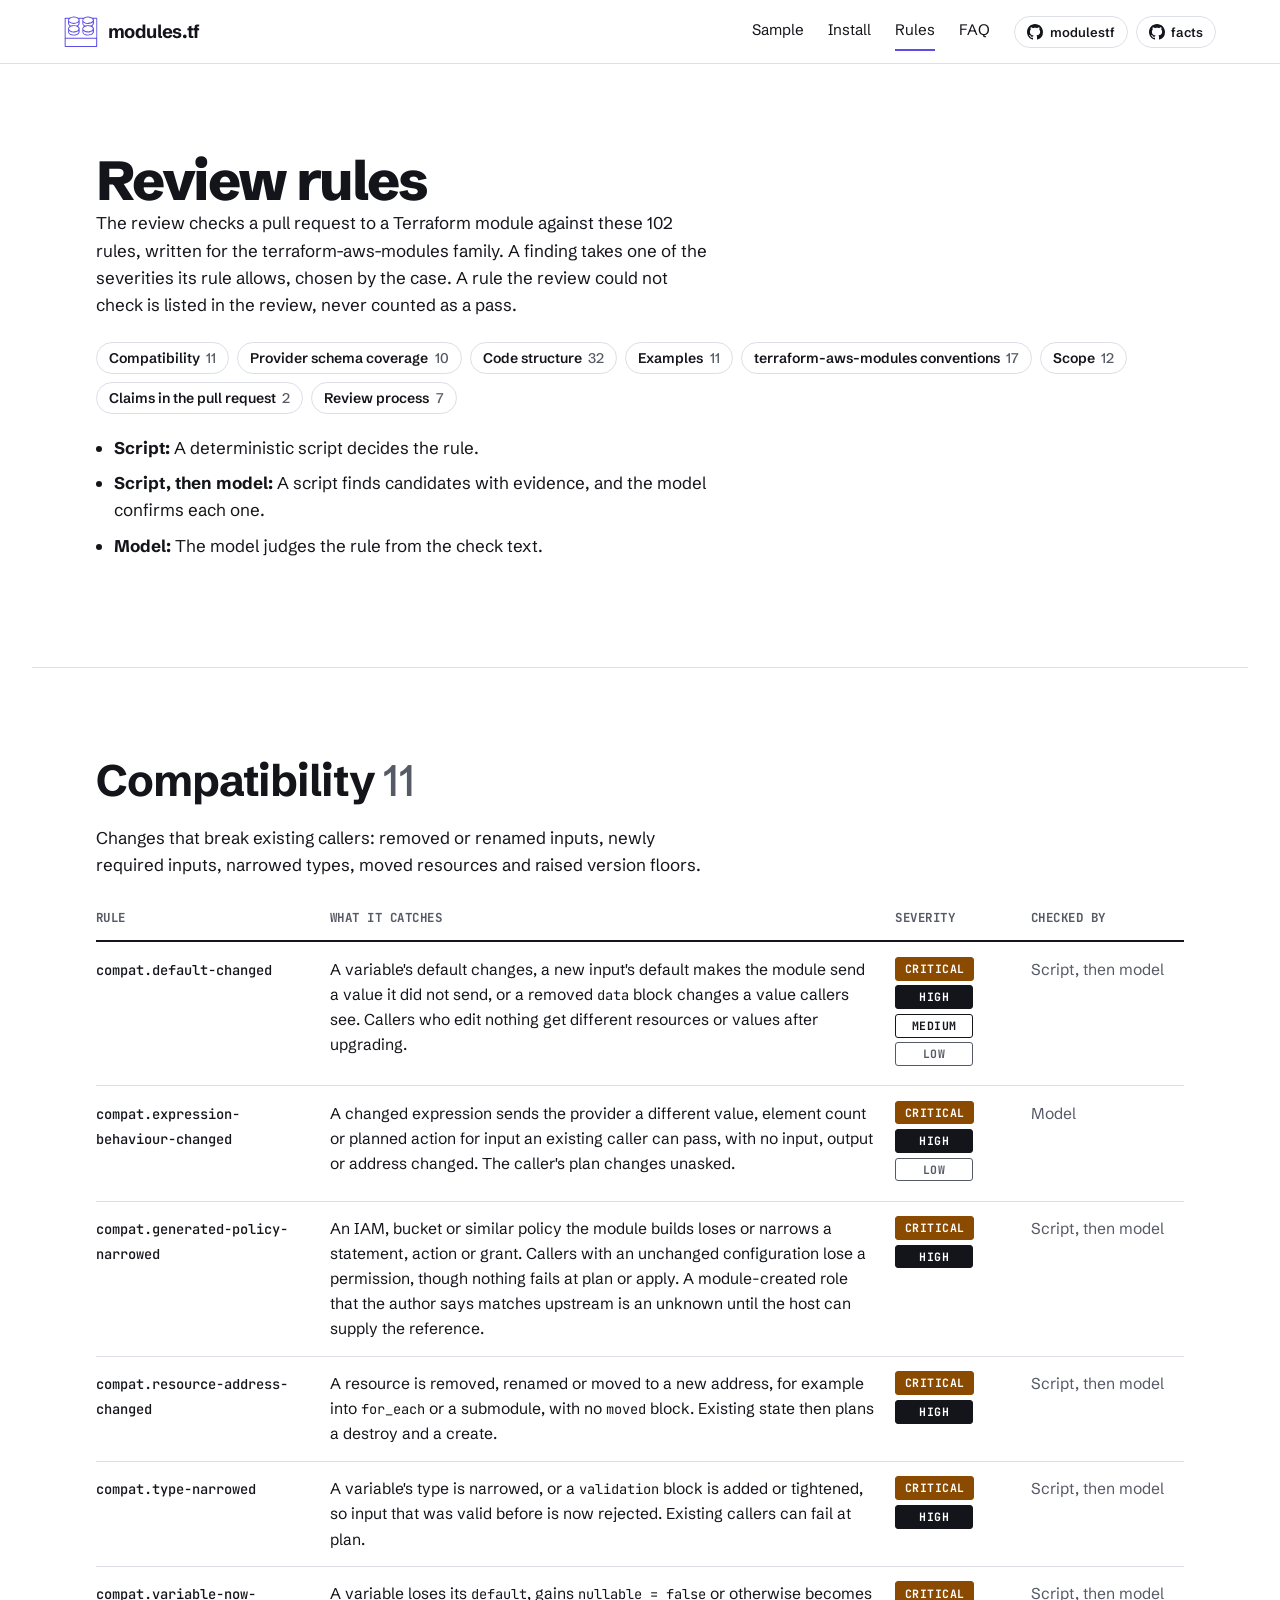
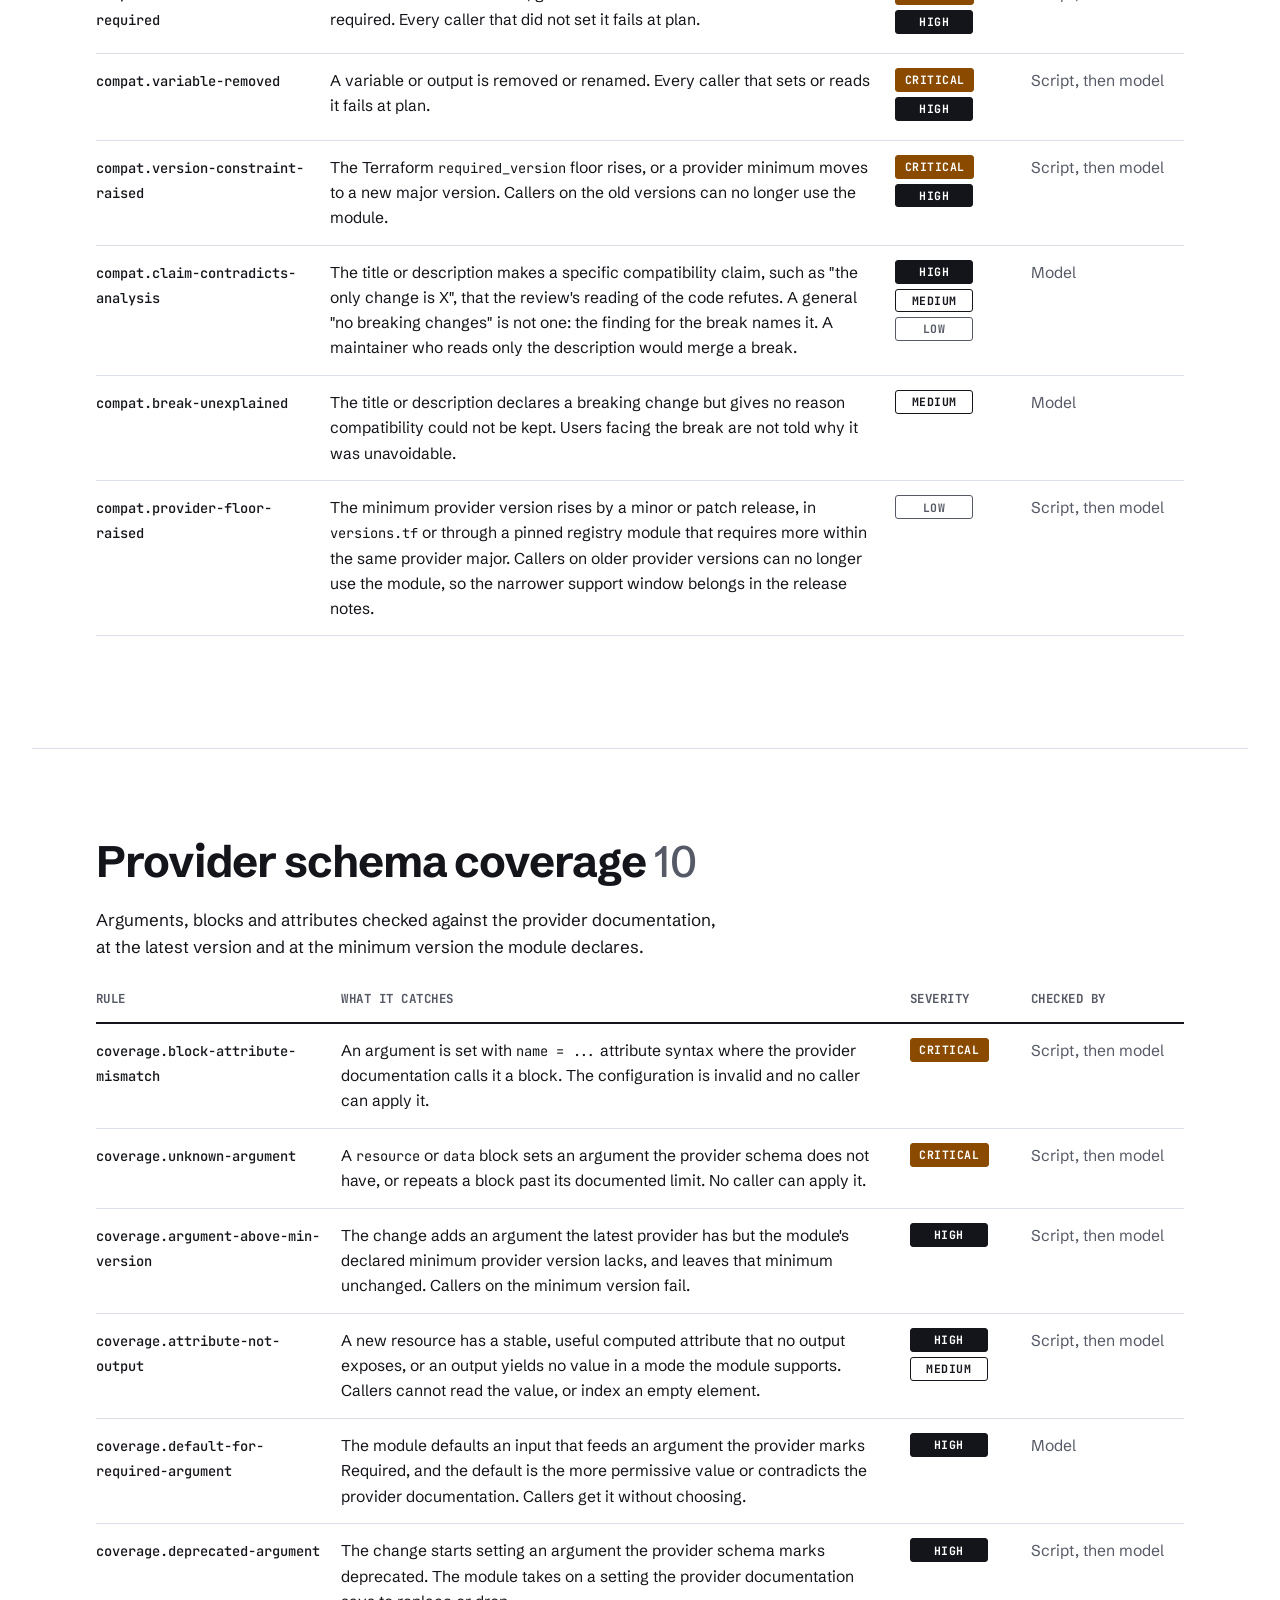
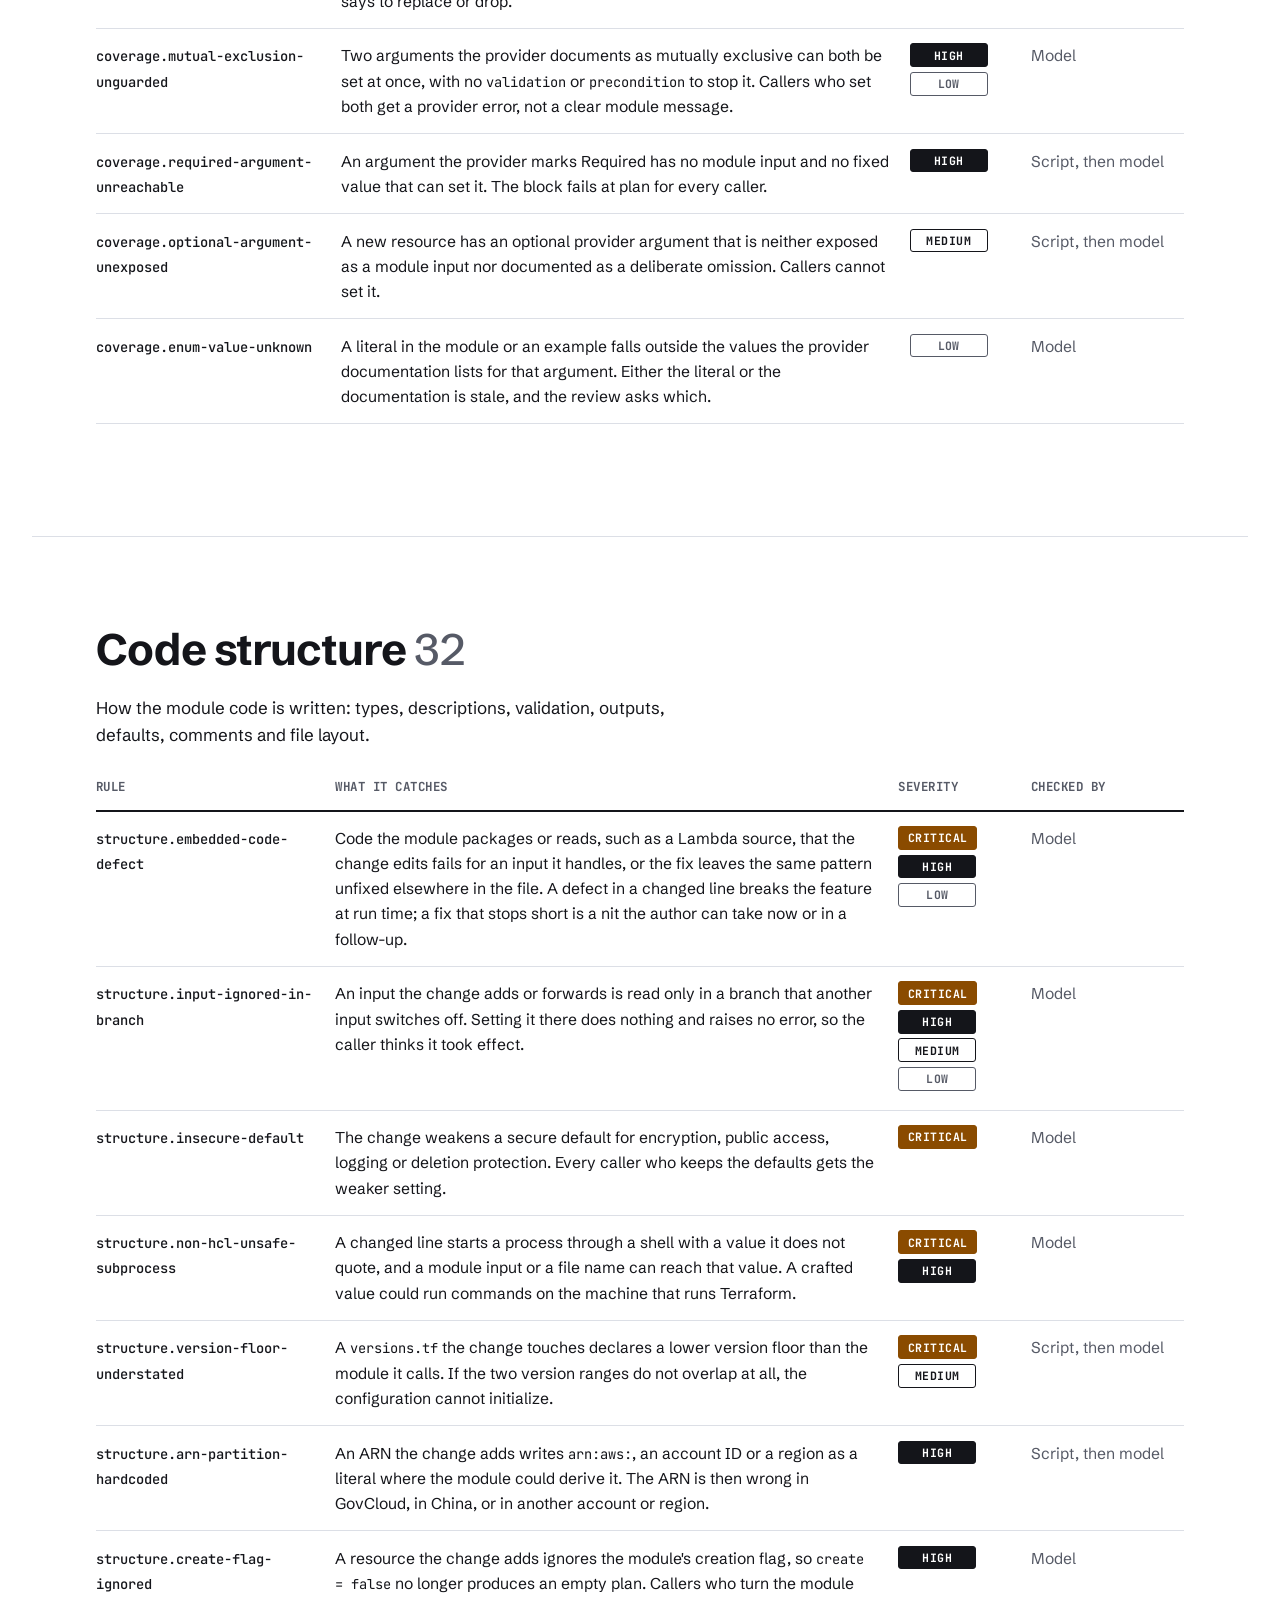
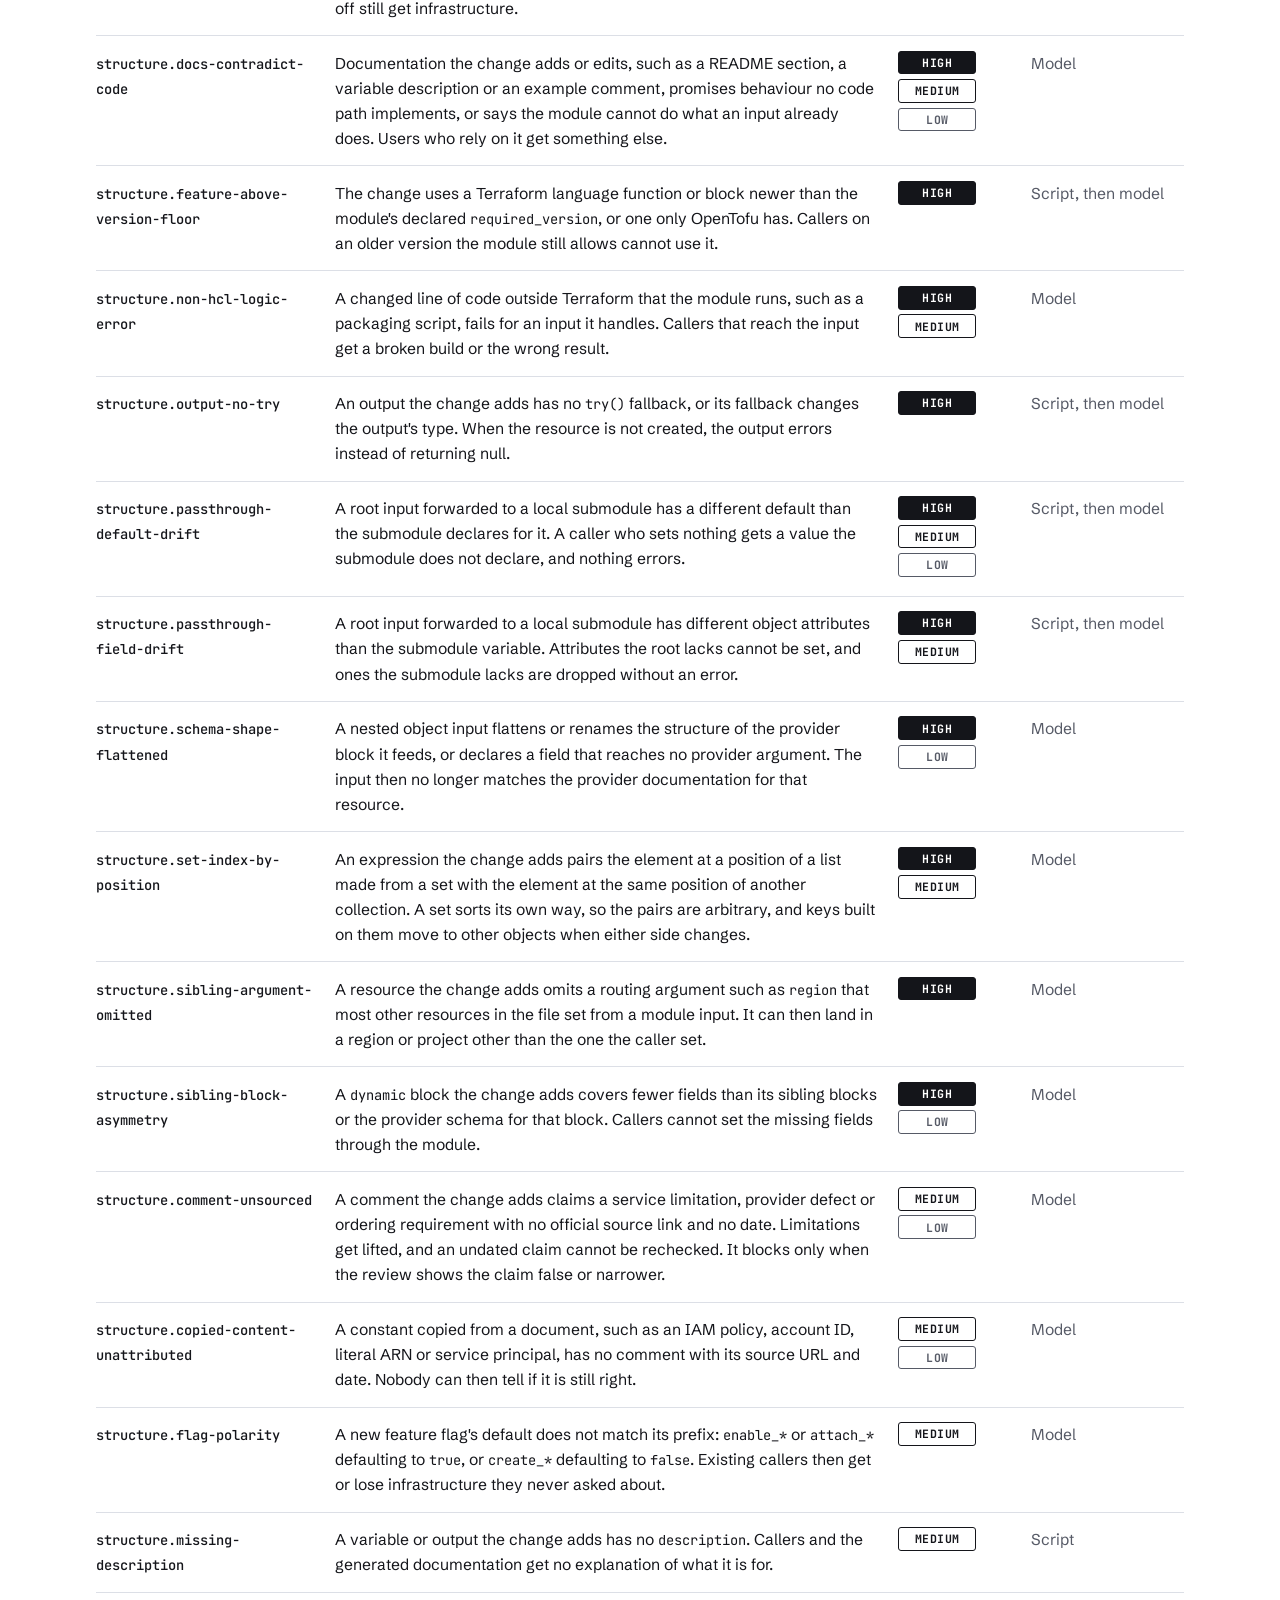
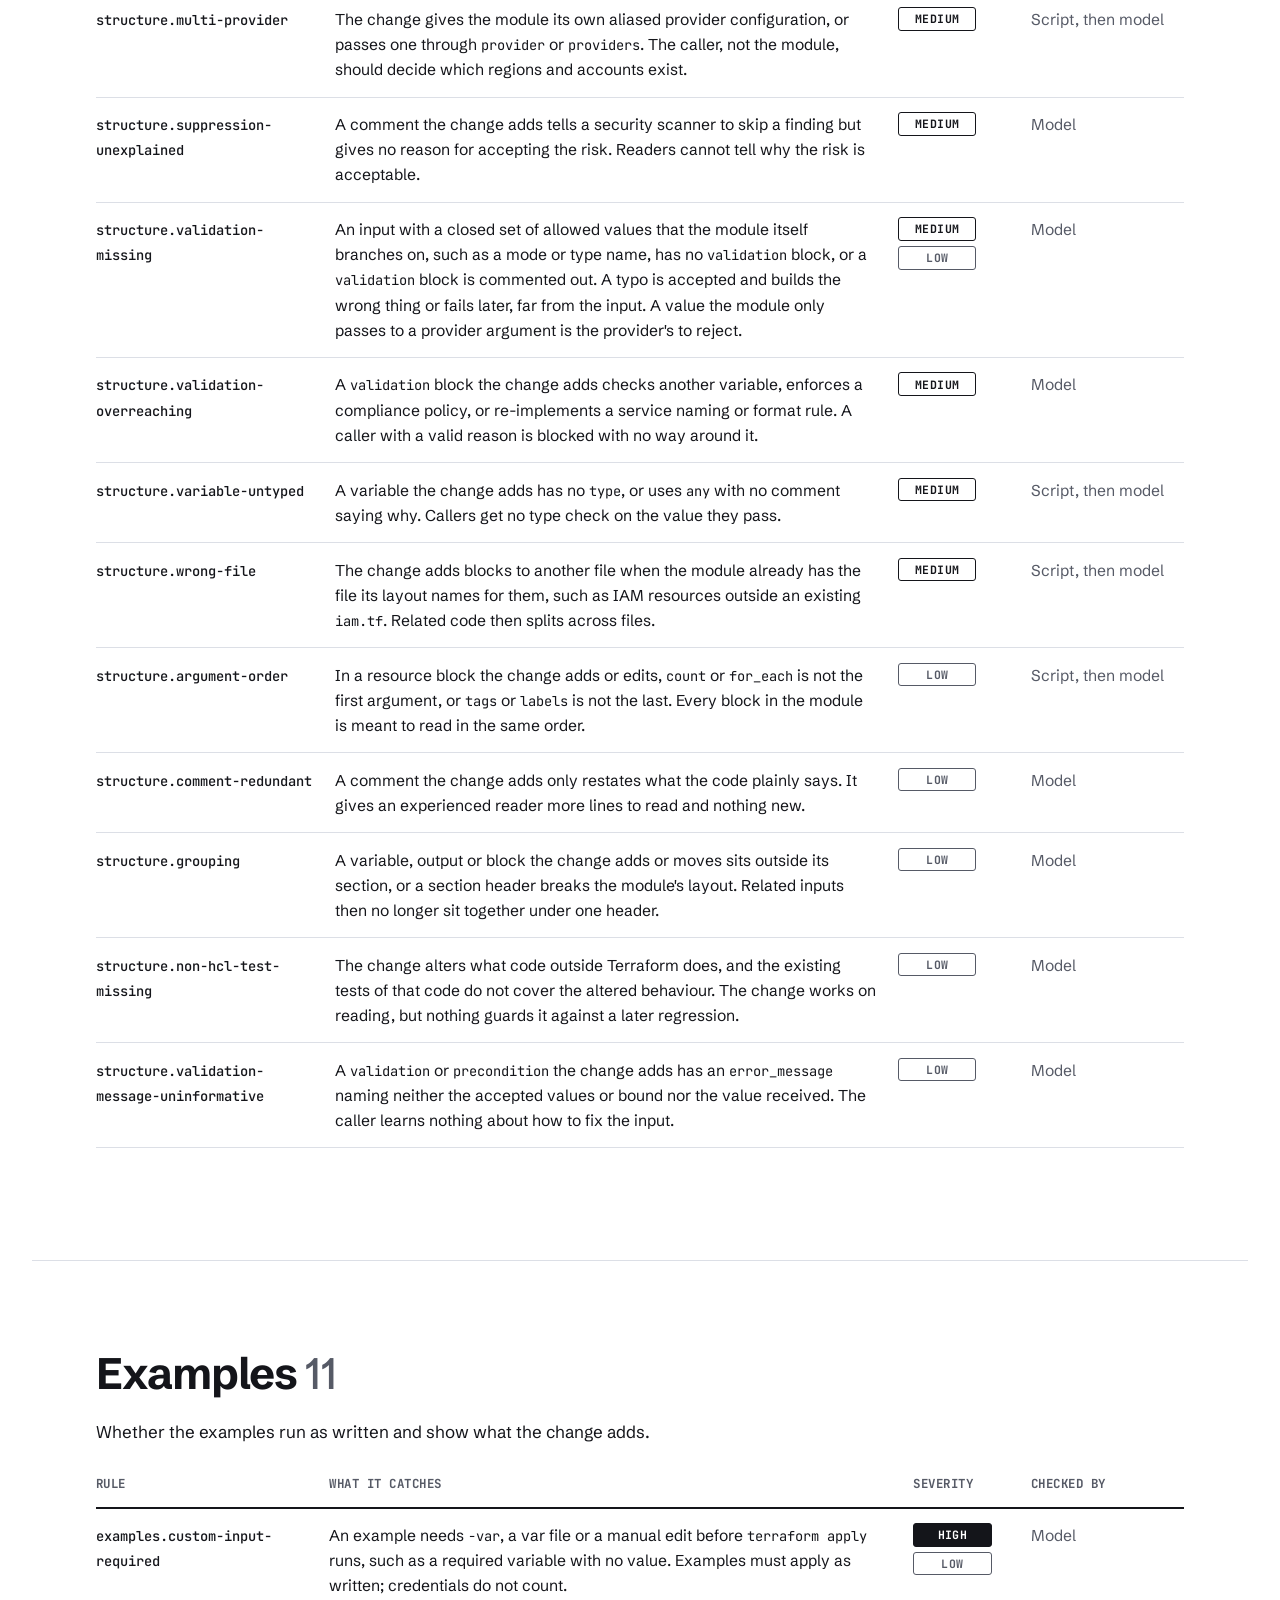
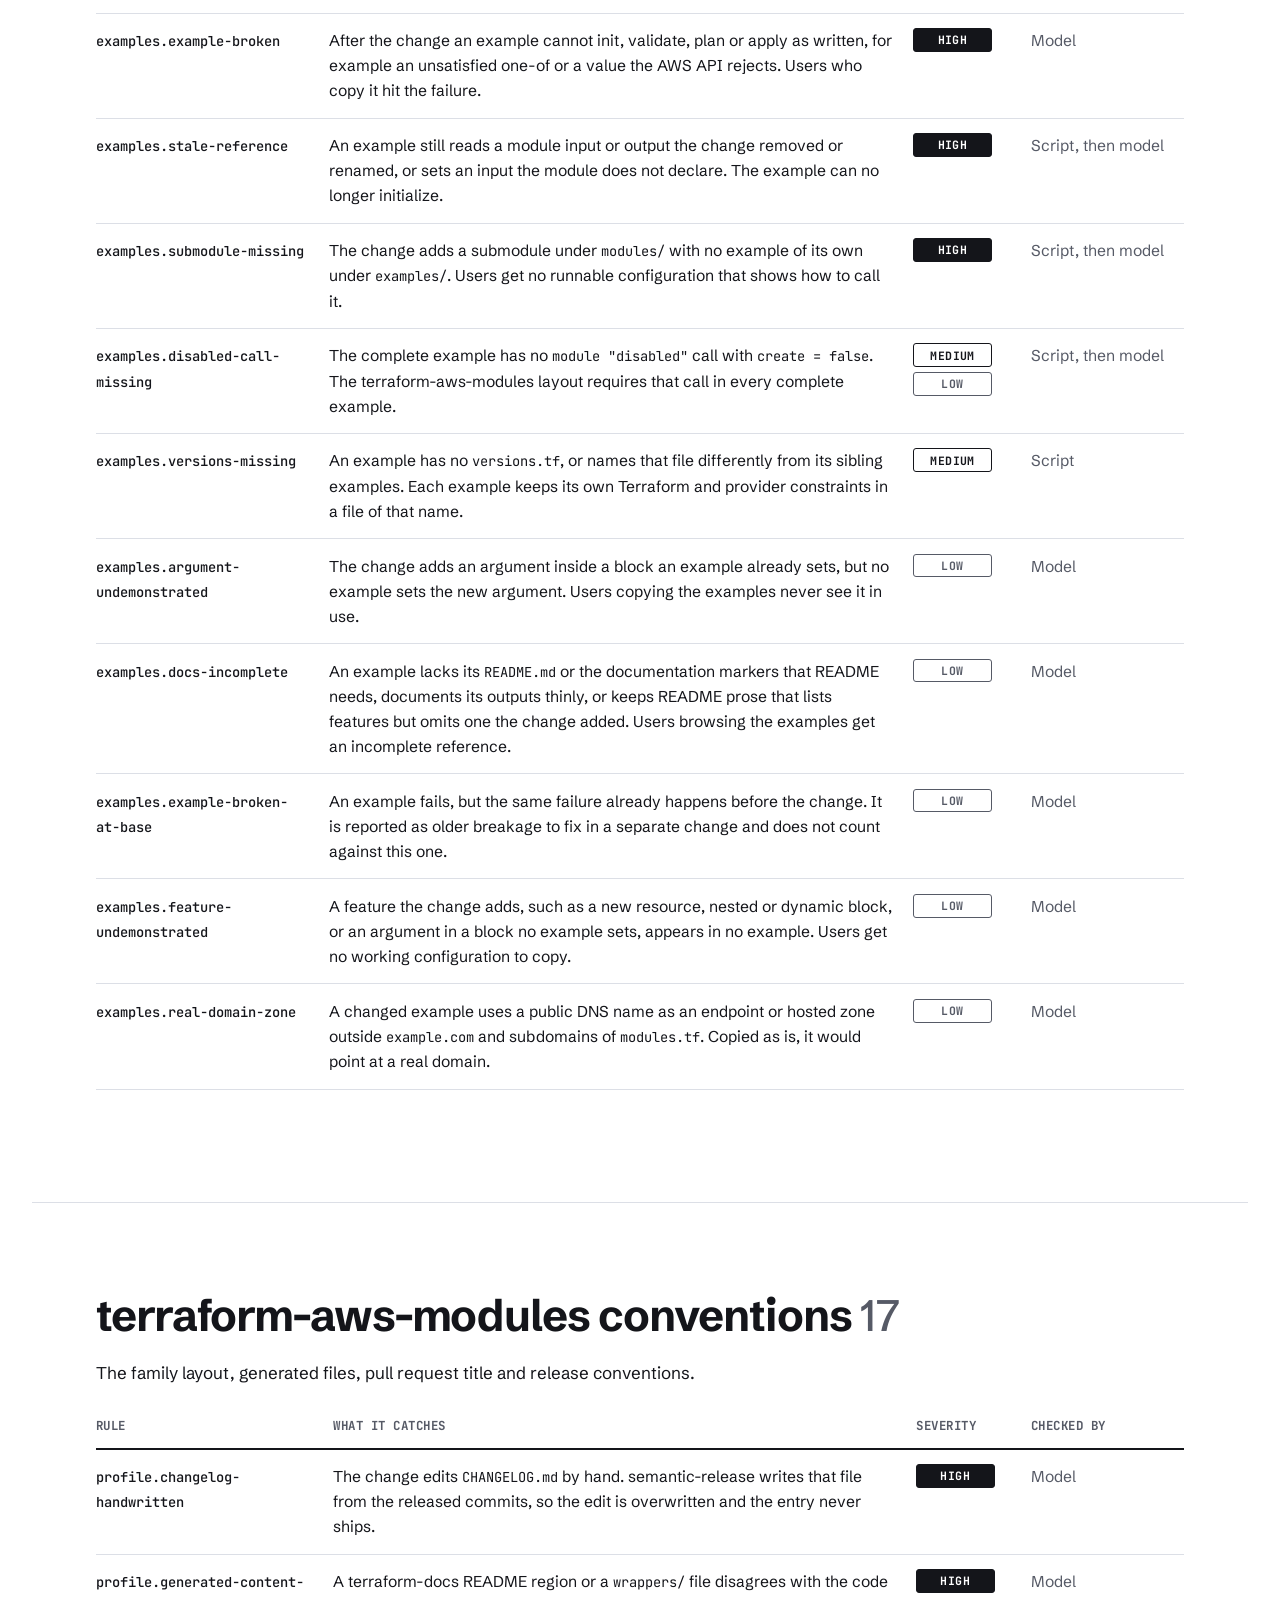
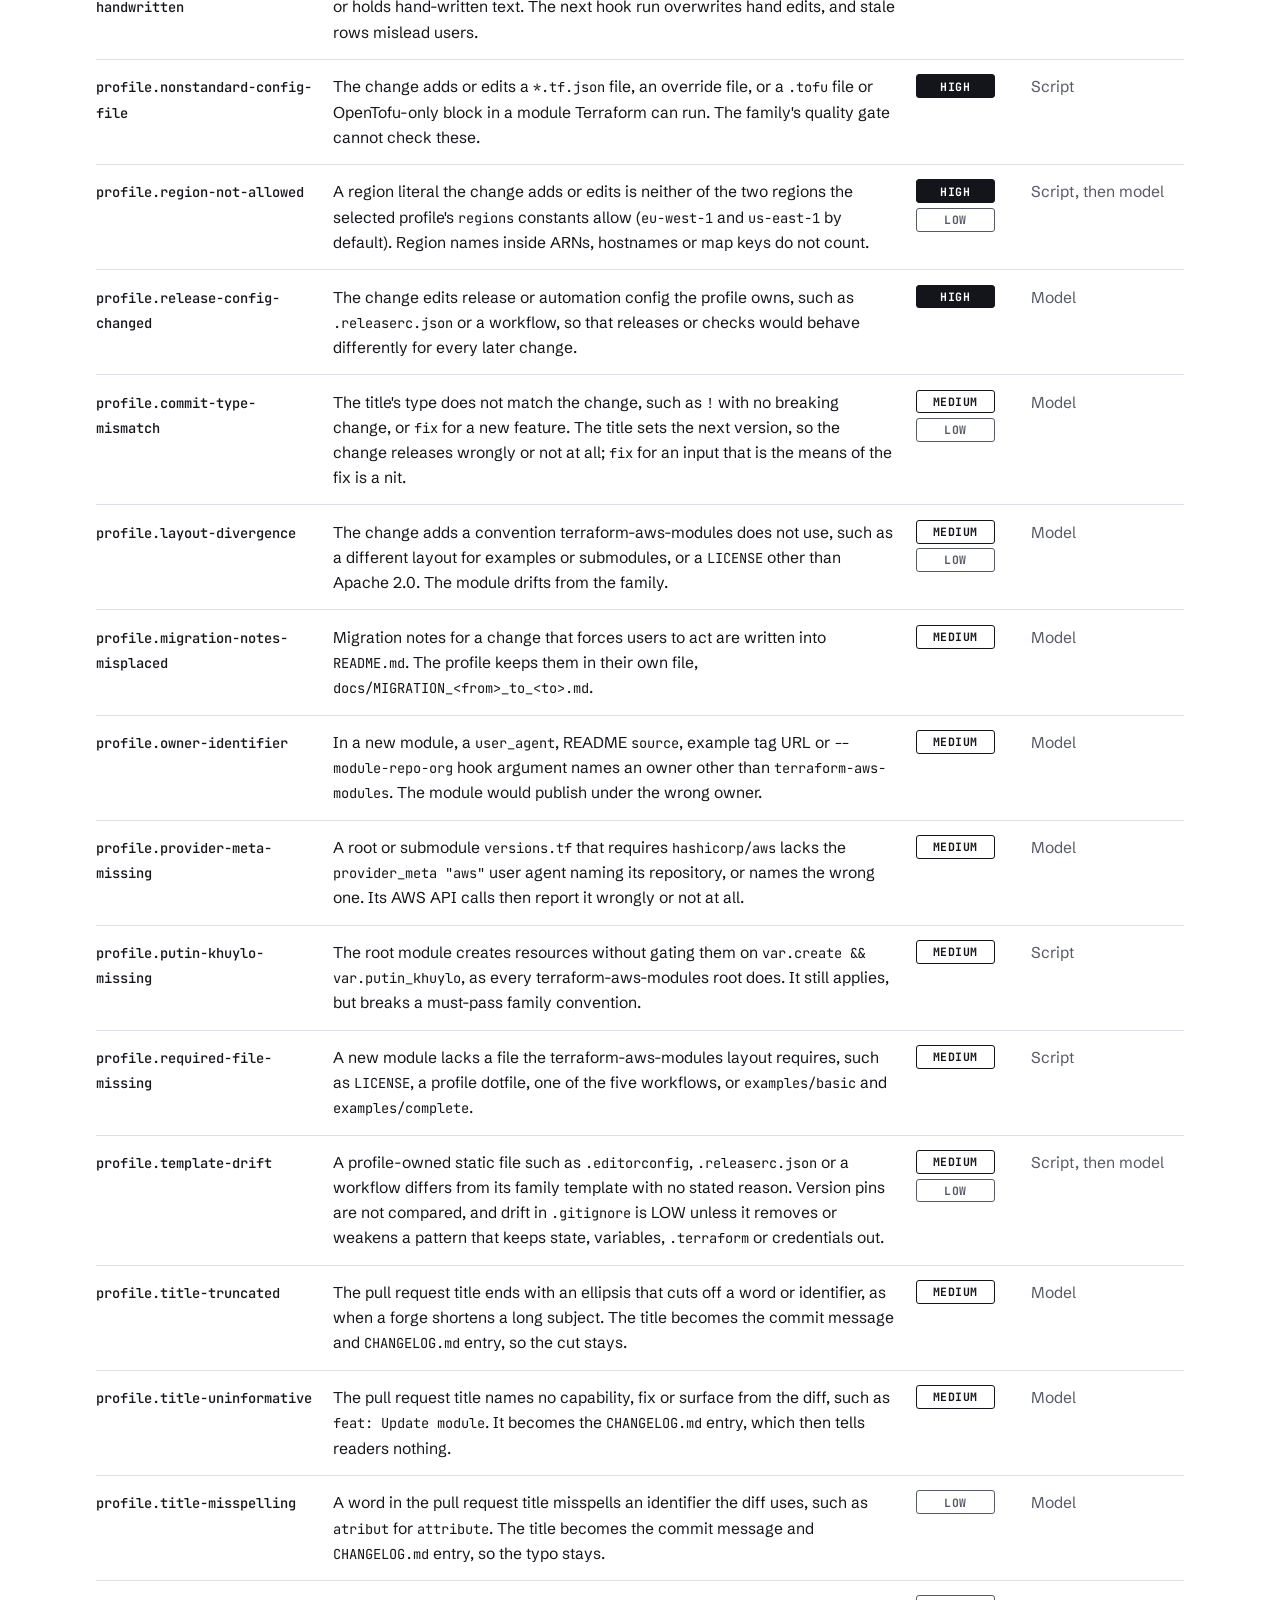
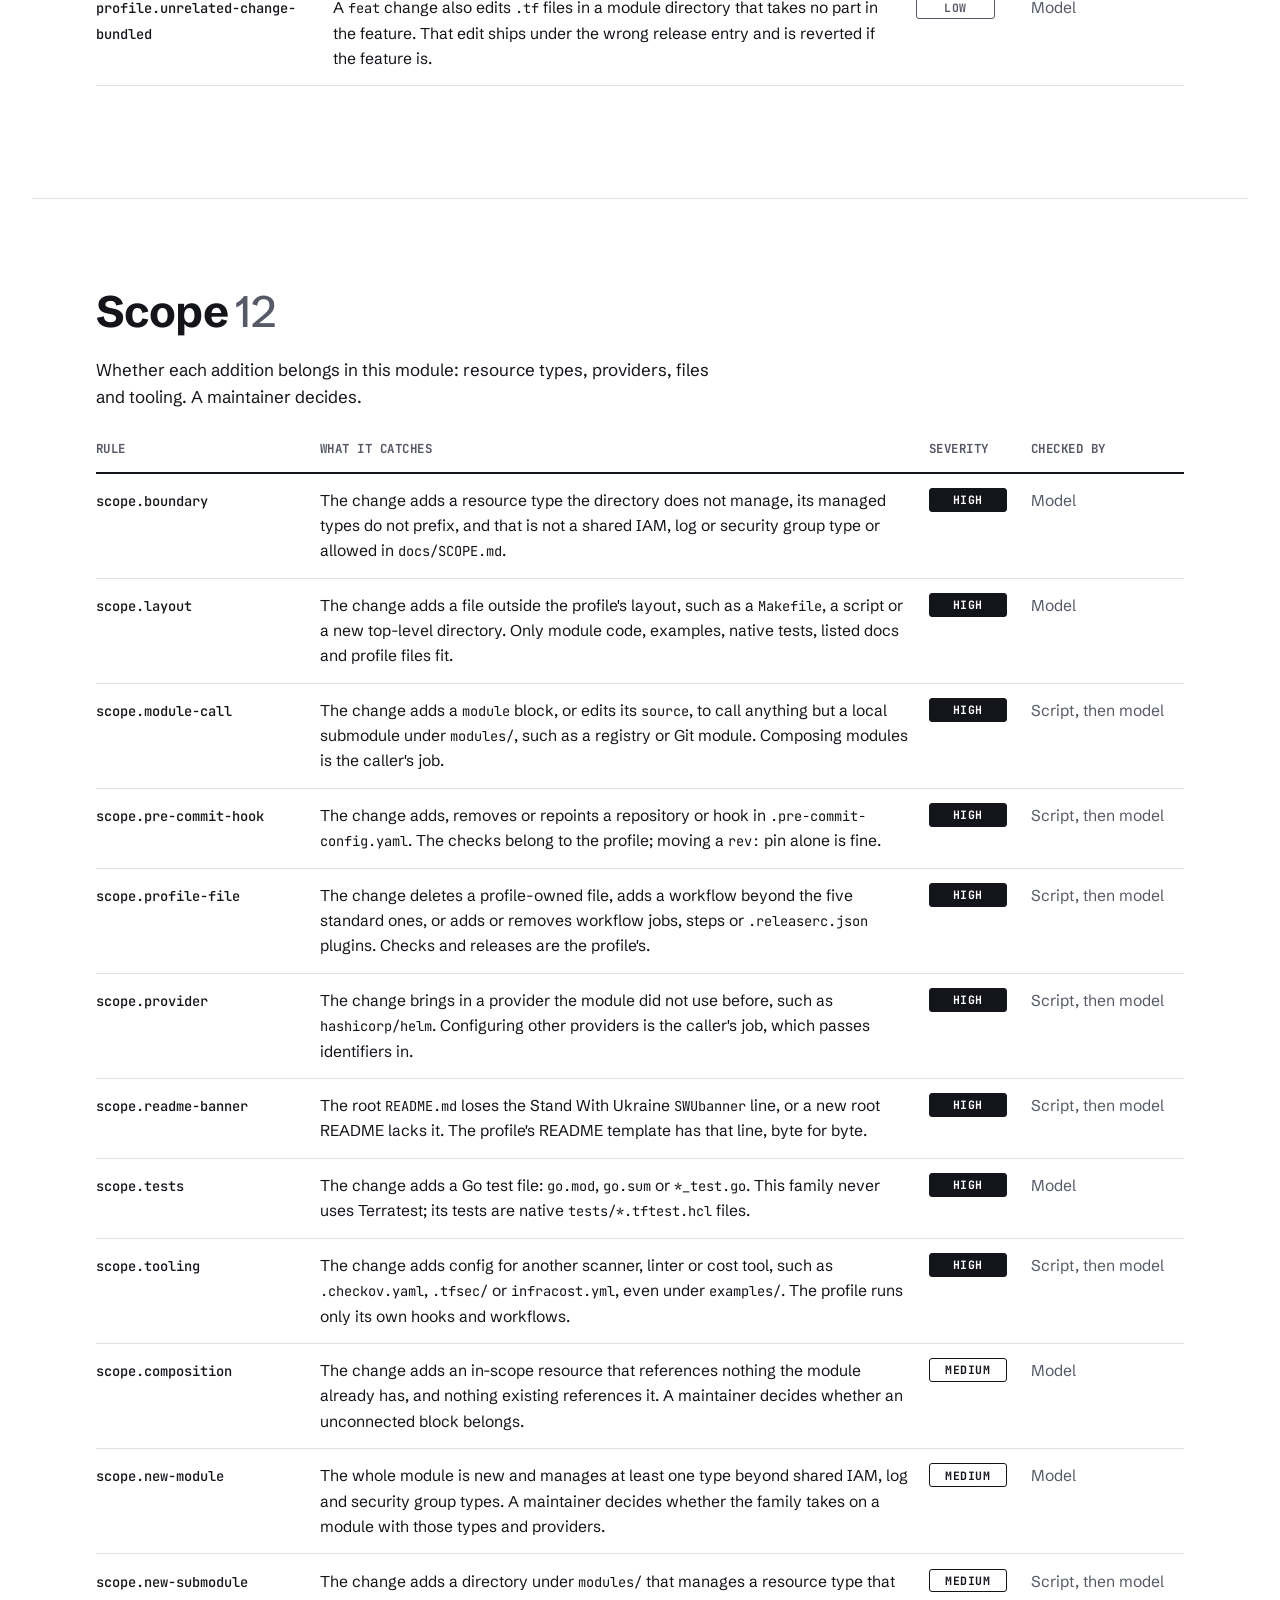
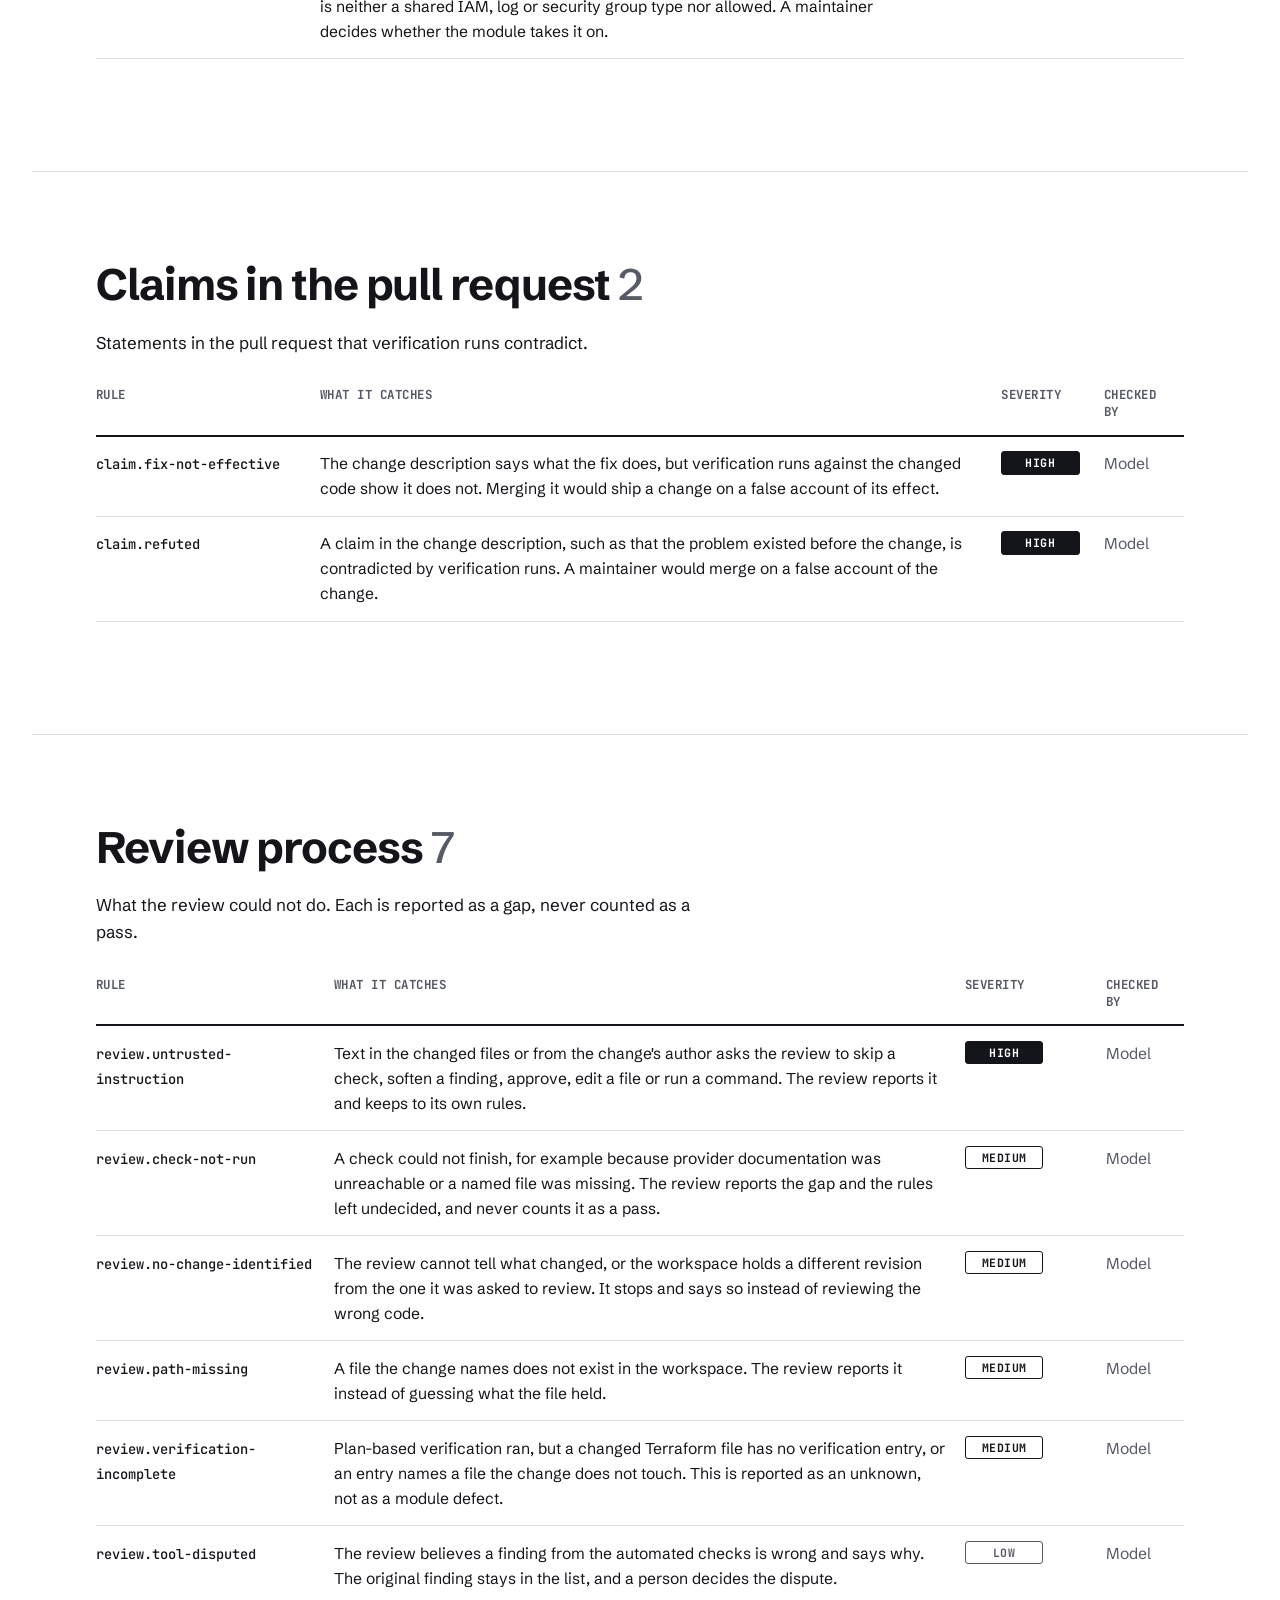
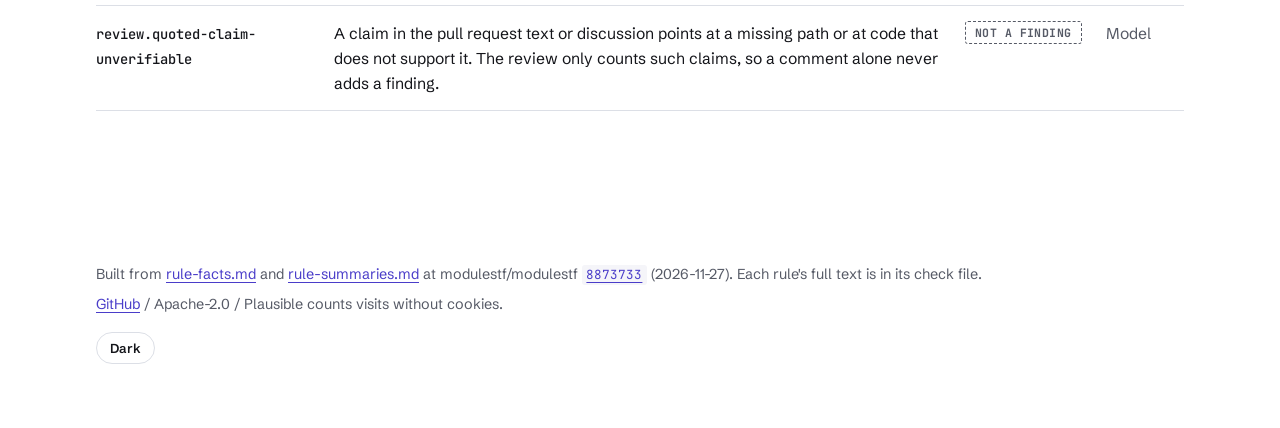
==== commit c04ec637: "chore: update the rules page from modulestf/modulestf 8873733" ====
--- a/rules/index.html
+++ b/rules/index.html
@@ -20,7 +20,7 @@
 </script>
 </head>
 <body>
-<!-- Generated by scripts/build-rules.mjs from modulestf/modulestf 419ea33cfbd6da1375eea2e5ceb4f13bb8a57288. Do not edit by hand. -->
+<!-- Generated by scripts/build-rules.mjs from modulestf/modulestf 887373315dbbdf2e2ccf4b188d462a3d5b910760. Do not edit by hand. -->
 <a class="skip" href="#main">Skip to content</a>
 <header class="top">
 <a class="brand" href="../" aria-label="modules.tf home"><img src="../assets/mark.svg" alt="" width="34" height="32"><span>modules.tf</span></a>
@@ -233,7 +233,7 @@
 </main>
 
 <footer id="footer" class="foot-bar">
-<p>Built from <a href="https://github.com/modulestf/modulestf/blob/419ea33cfbd6da1375eea2e5ceb4f13bb8a57288/.agents/skills/terraform-module-reviewer/references/rule-facts.md">rule-facts.md</a> and <a href="https://github.com/modulestf/modulestf/blob/419ea33cfbd6da1375eea2e5ceb4f13bb8a57288/.agents/skills/terraform-module-reviewer/references/rule-summaries.md">rule-summaries.md</a> at modulestf/modulestf <a href="https://github.com/modulestf/modulestf/commit/419ea33cfbd6da1375eea2e5ceb4f13bb8a57288"><code>419ea33</code></a> (2026-11-26). Each rule's full text is in its check file.</p>
+<p>Built from <a href="https://github.com/modulestf/modulestf/blob/887373315dbbdf2e2ccf4b188d462a3d5b910760/.agents/skills/terraform-module-reviewer/references/rule-facts.md">rule-facts.md</a> and <a href="https://github.com/modulestf/modulestf/blob/887373315dbbdf2e2ccf4b188d462a3d5b910760/.agents/skills/terraform-module-reviewer/references/rule-summaries.md">rule-summaries.md</a> at modulestf/modulestf <a href="https://github.com/modulestf/modulestf/commit/887373315dbbdf2e2ccf4b188d462a3d5b910760"><code>8873733</code></a> (2026-11-27). Each rule's full text is in its check file.</p>
 <p><a href="https://github.com/modulestf/modulestf">GitHub</a> <span aria-hidden="true">/</span> Apache-2.0 <span aria-hidden="true">/</span> Plausible counts visits without cookies.</p>
 <button type="button" class="theme" data-theme-toggle aria-label="Switch color theme" hidden></button>
 </footer>
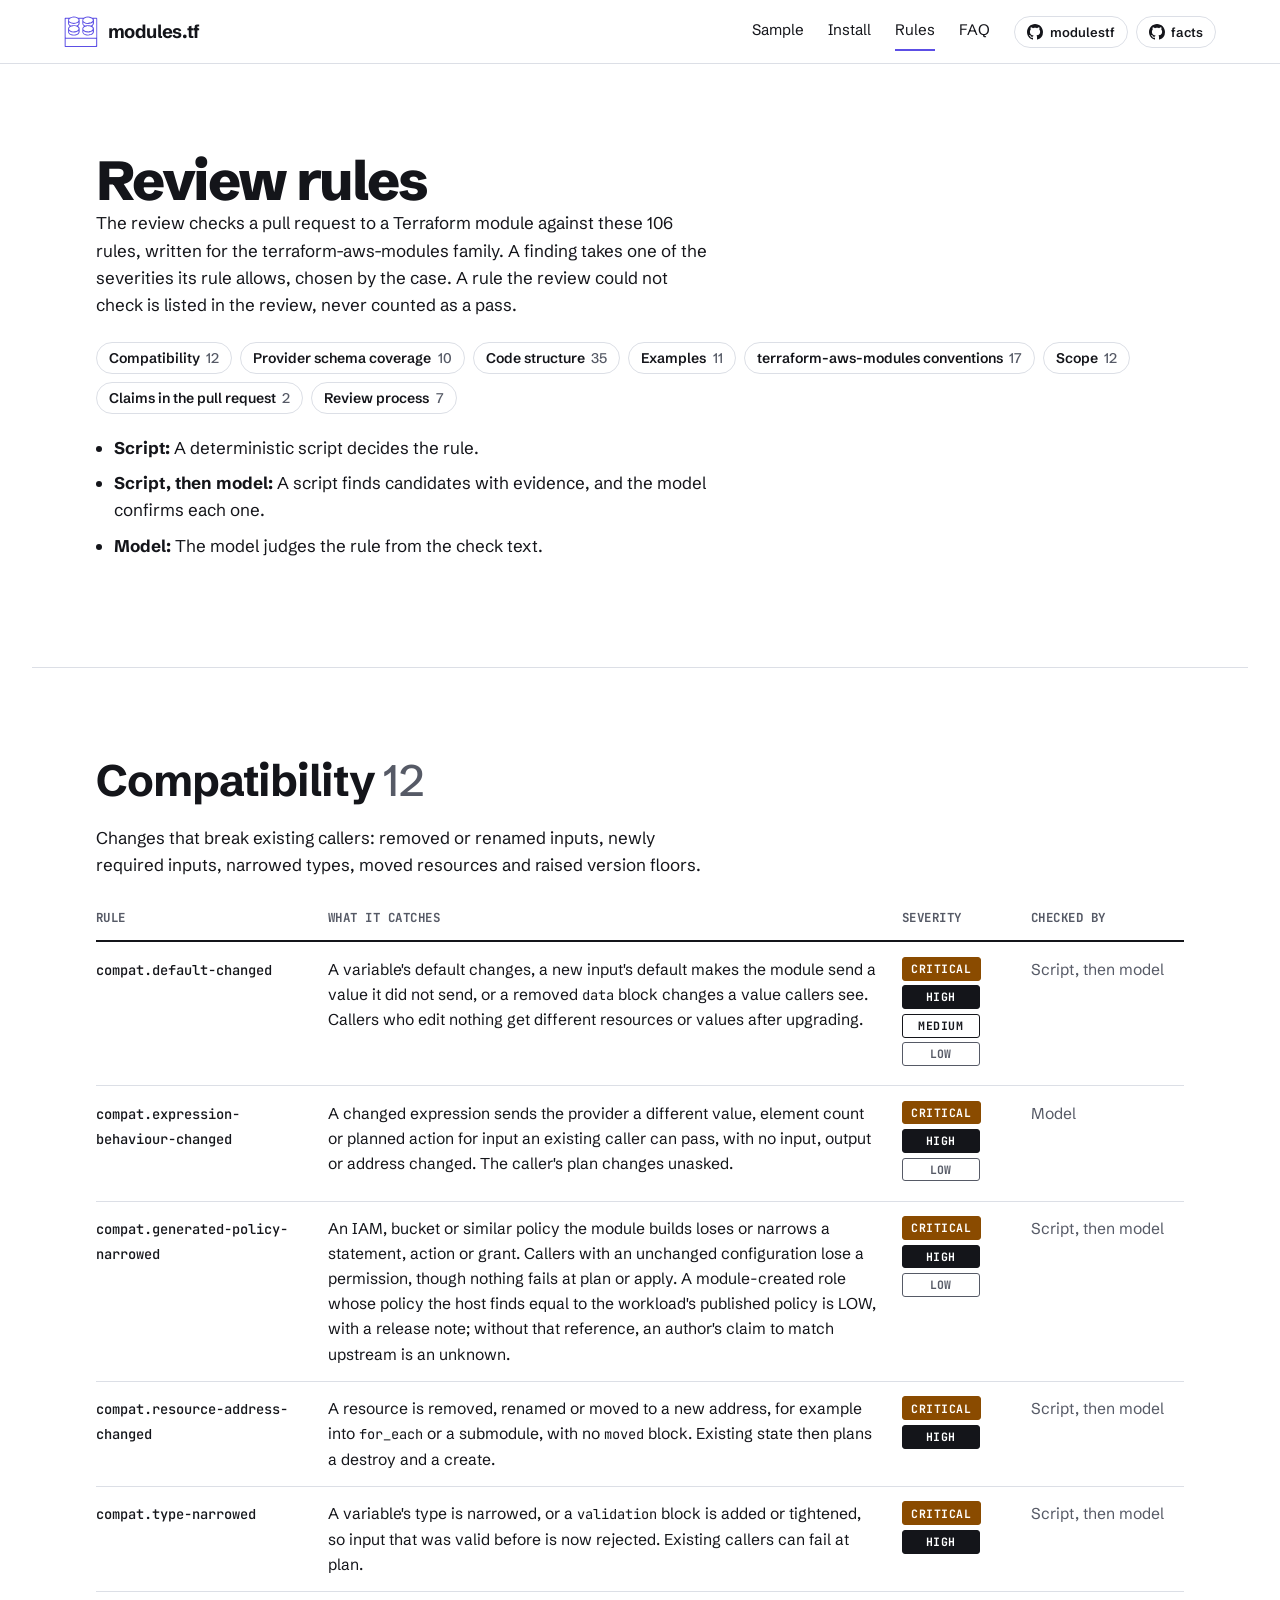
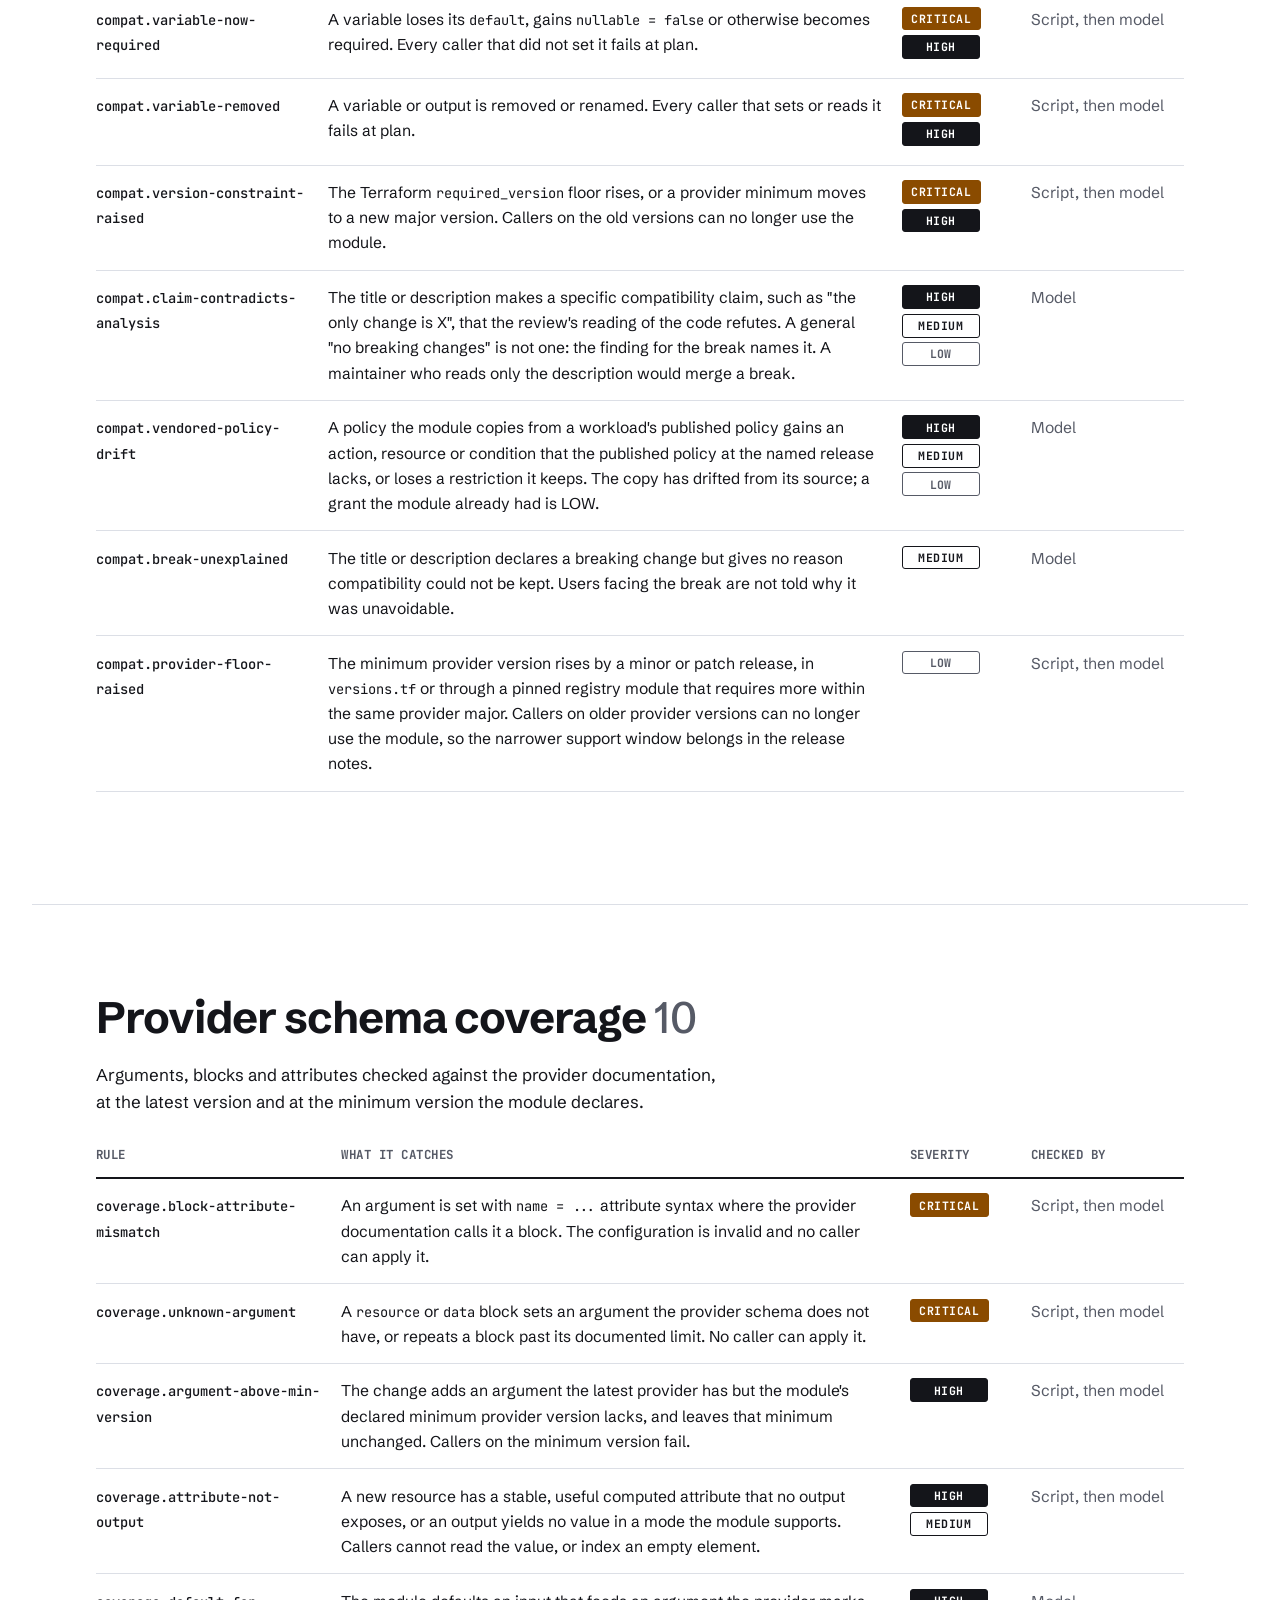
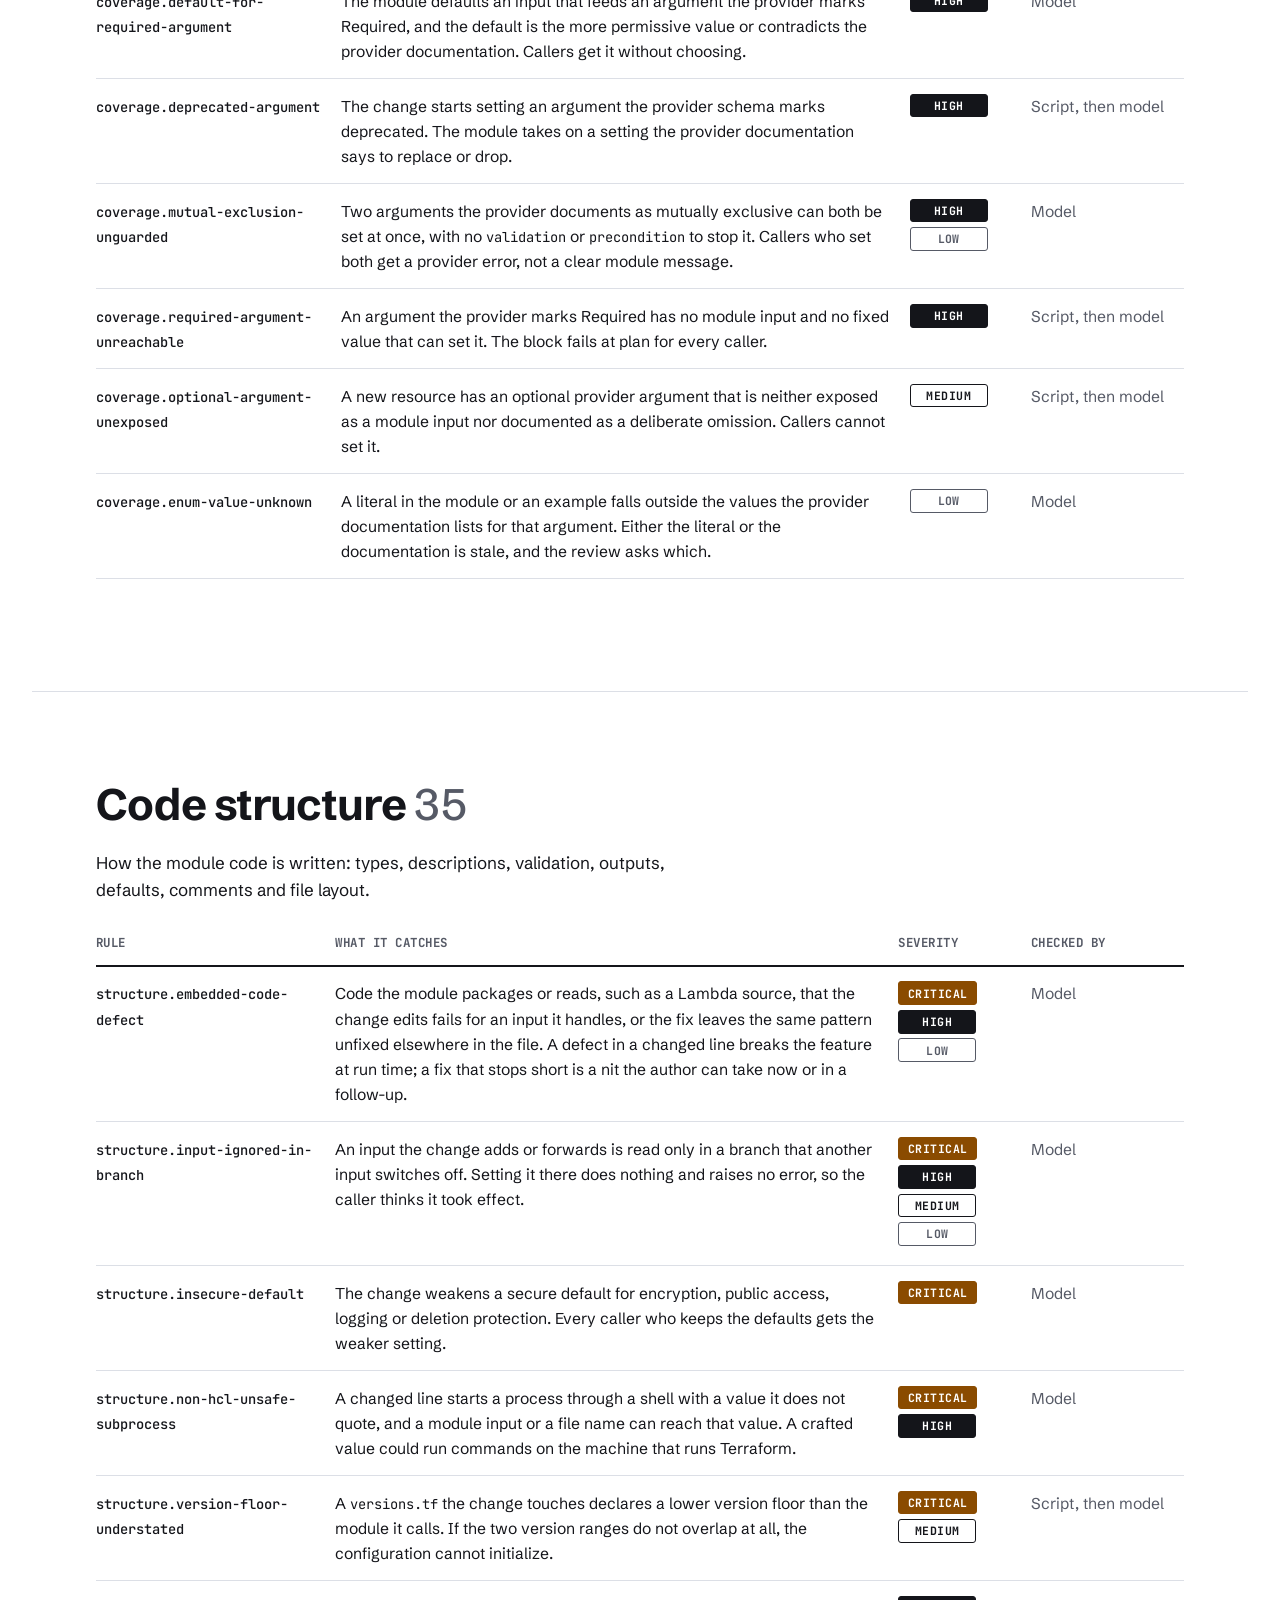
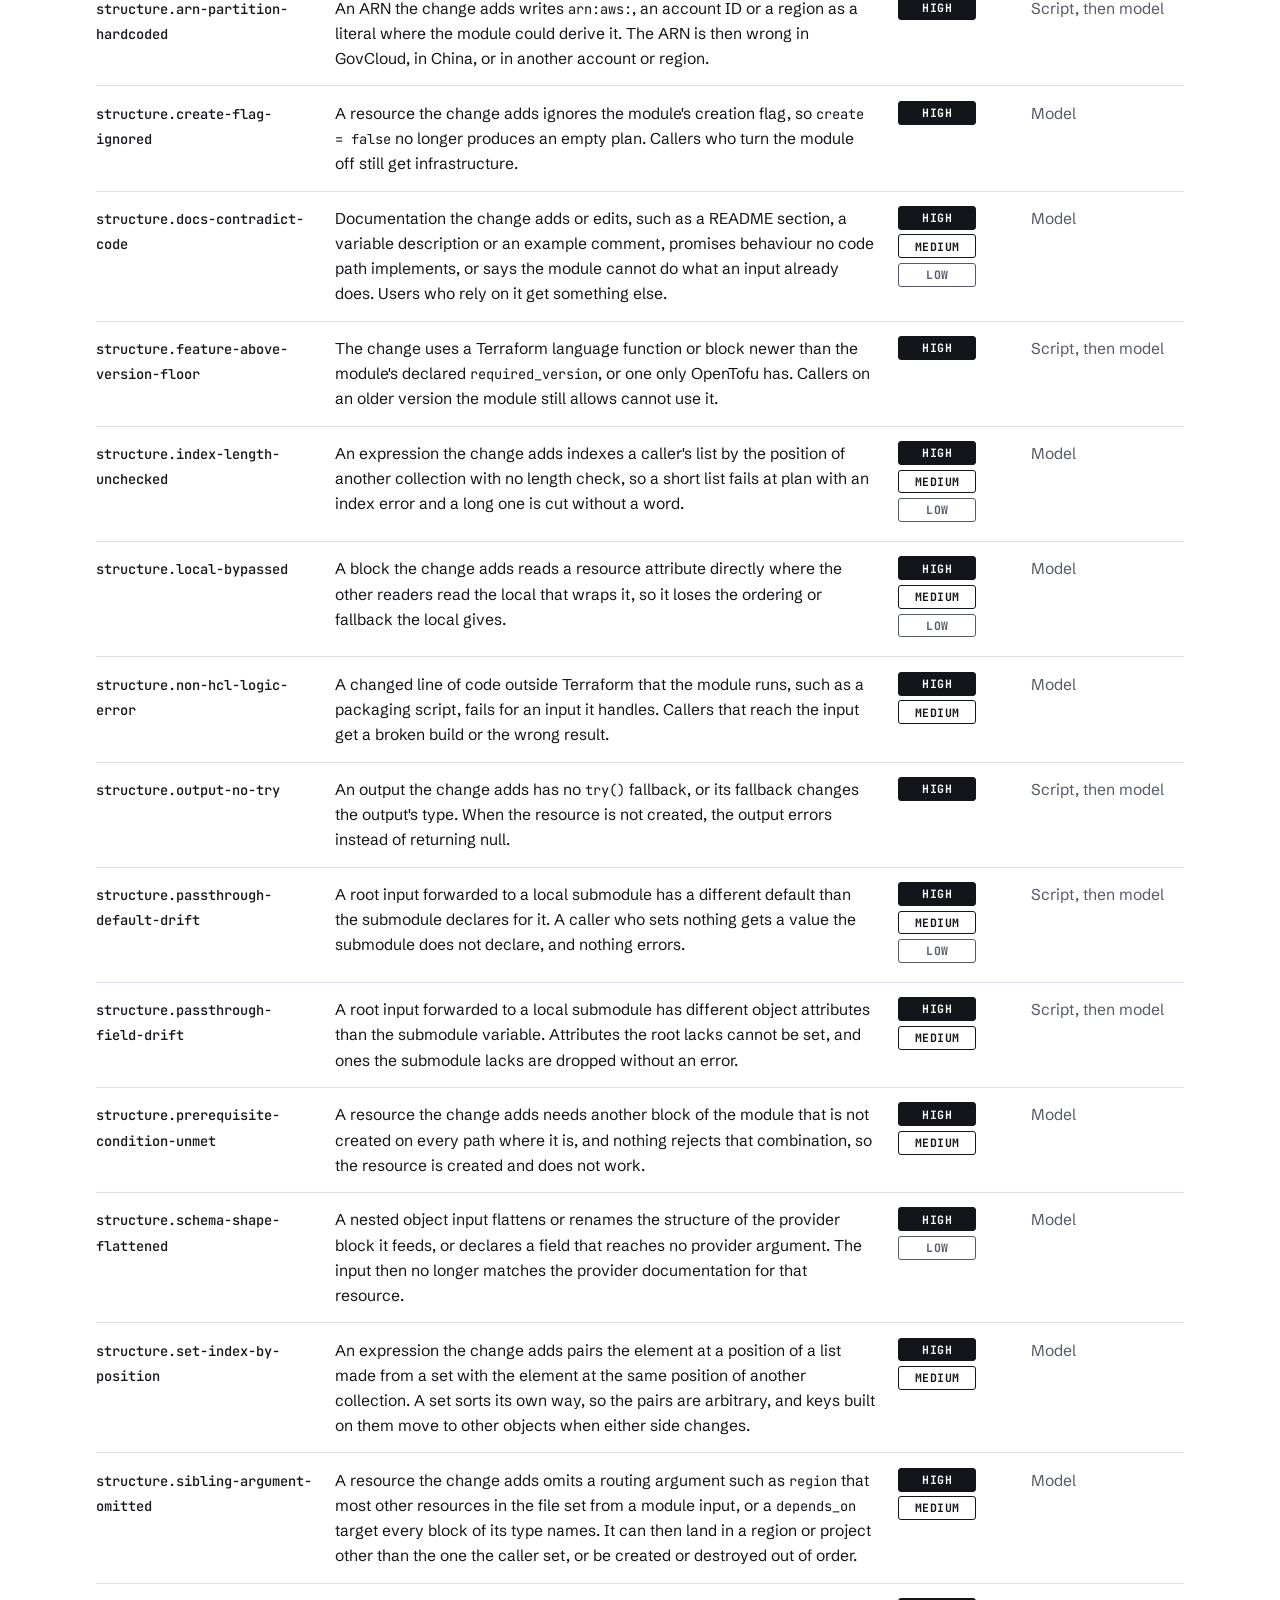
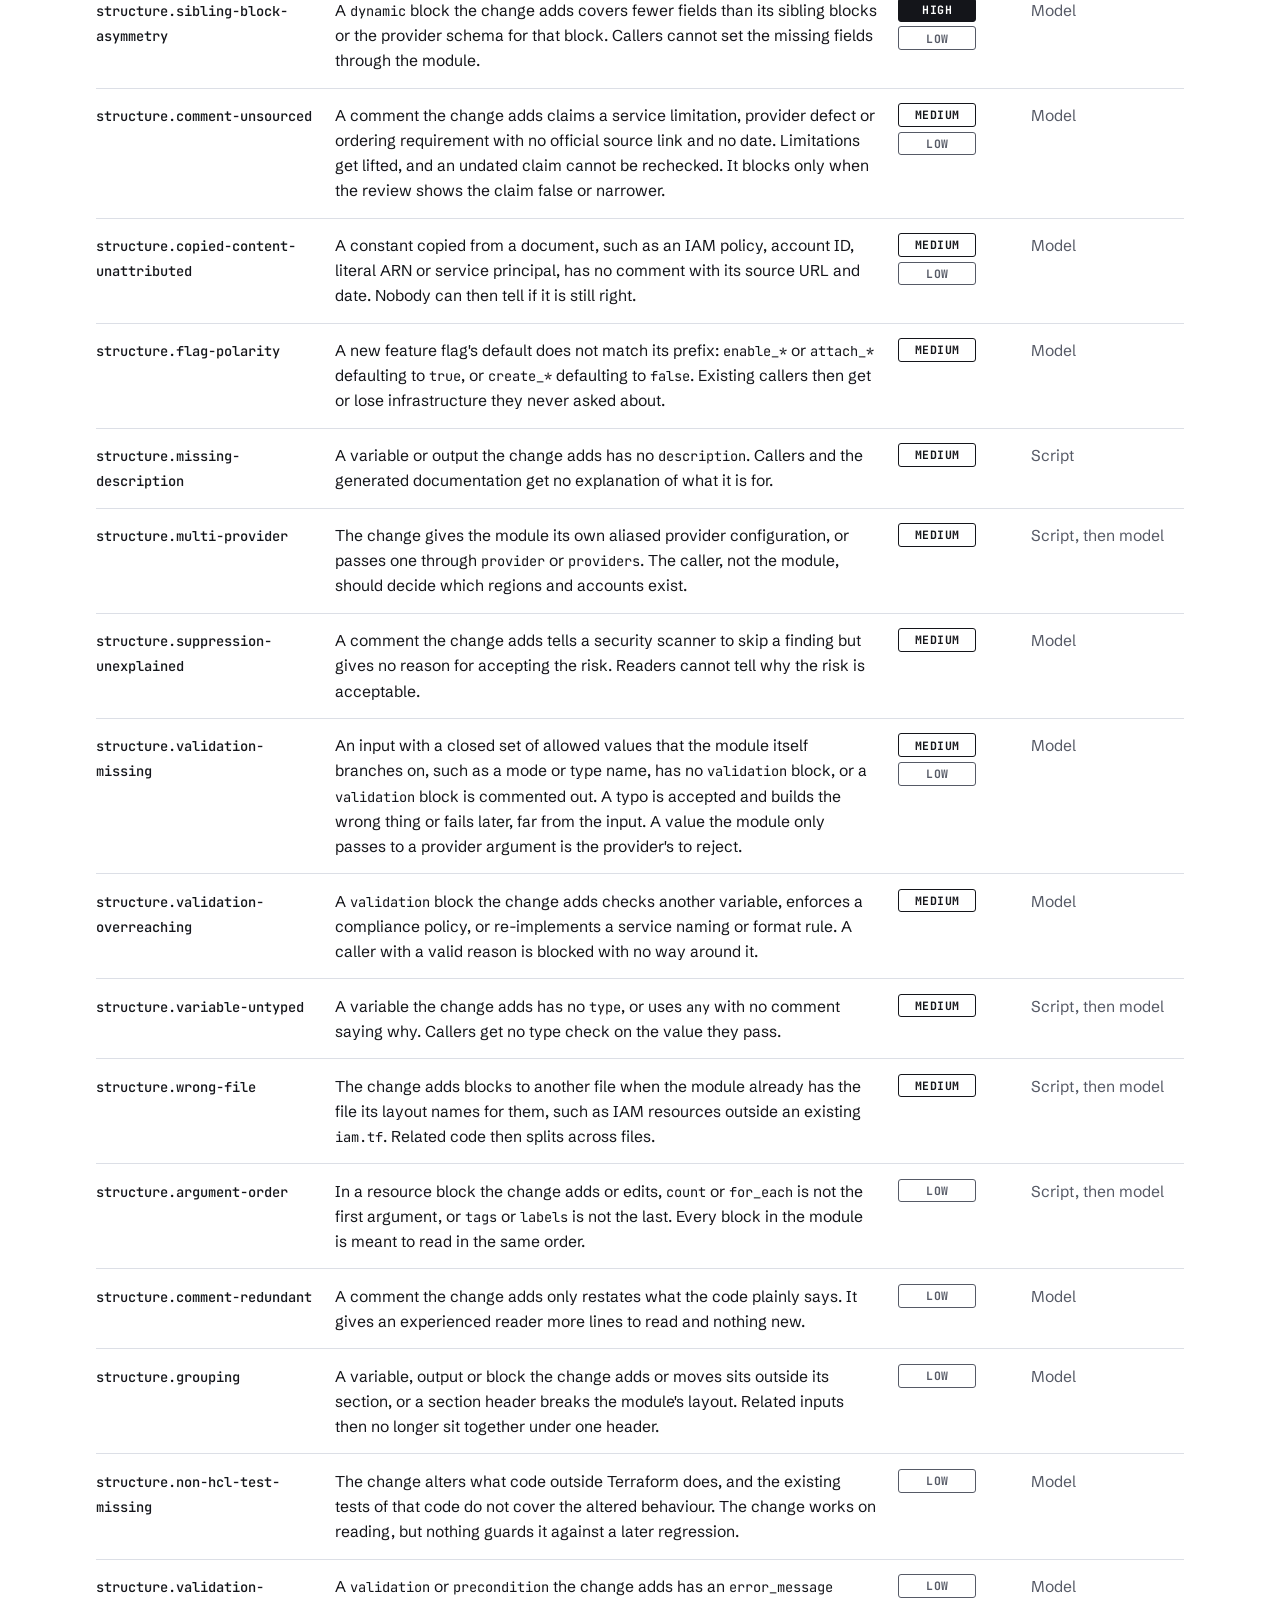
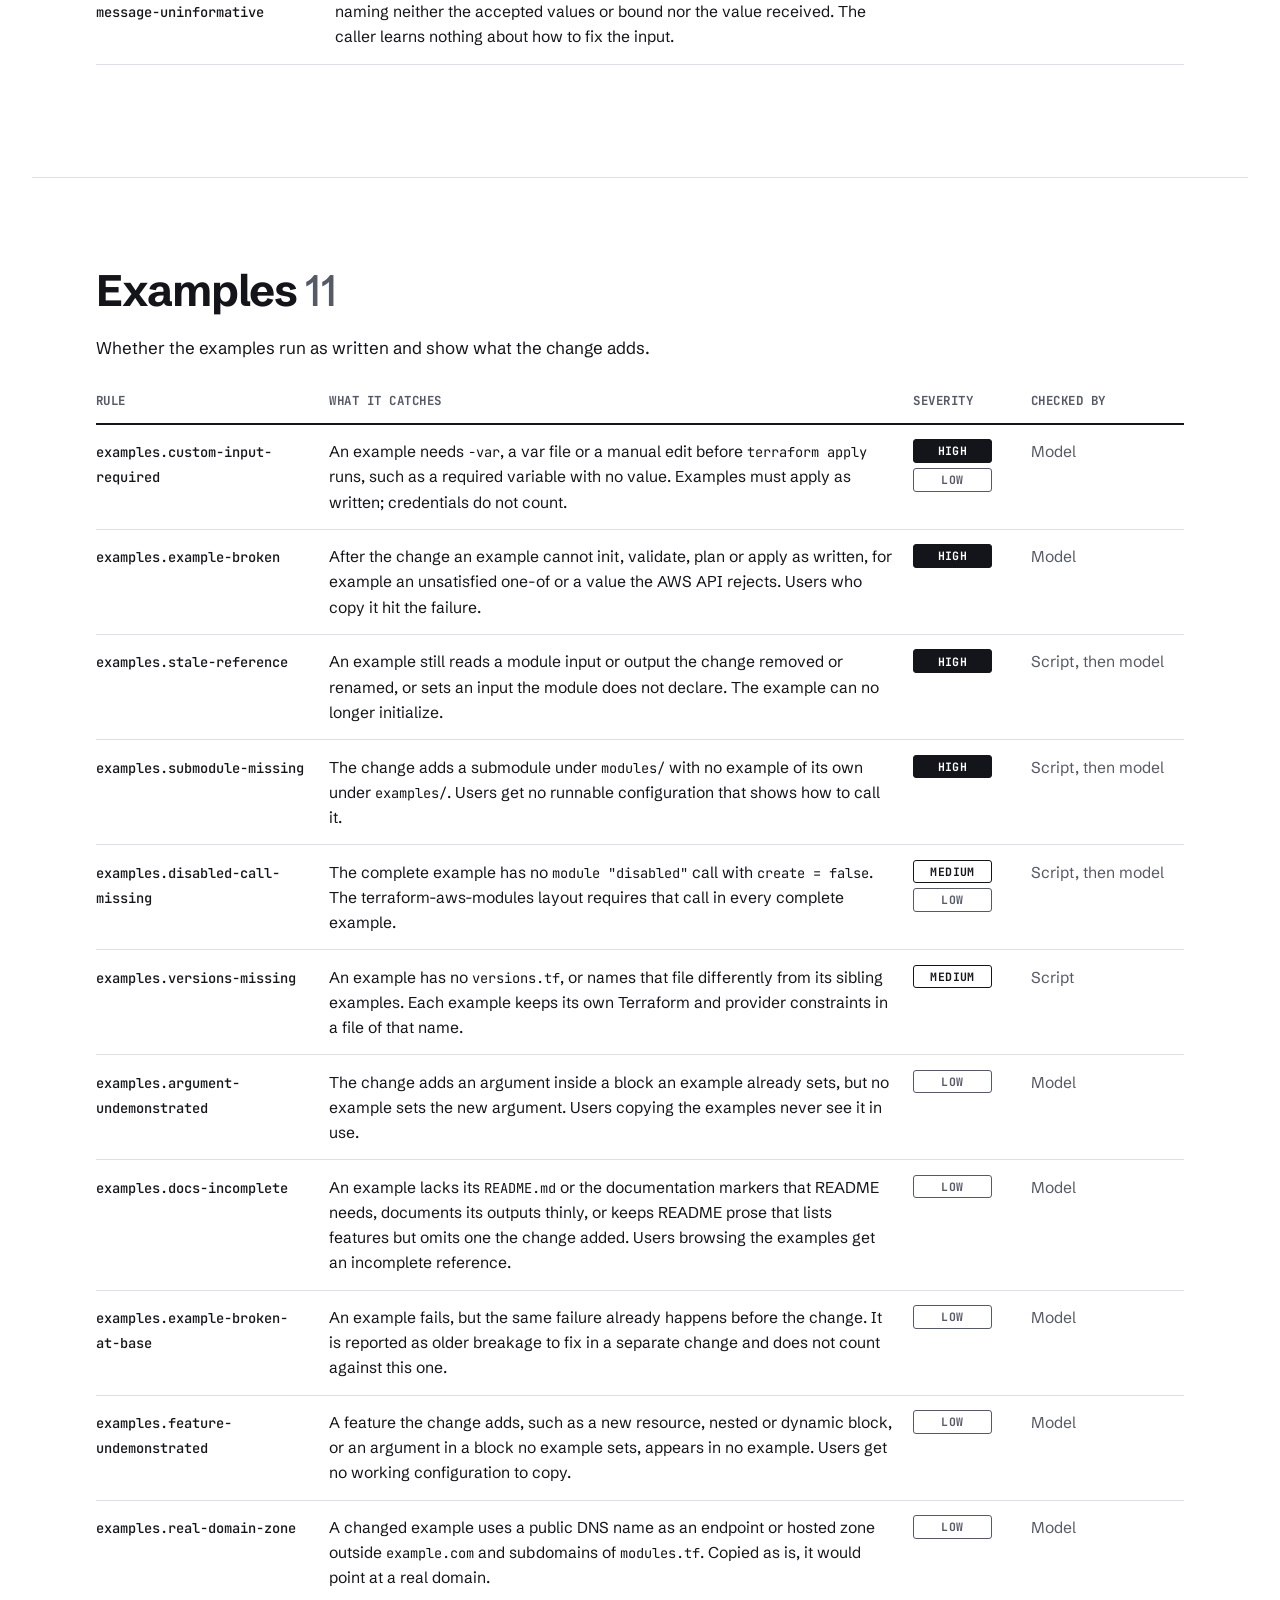
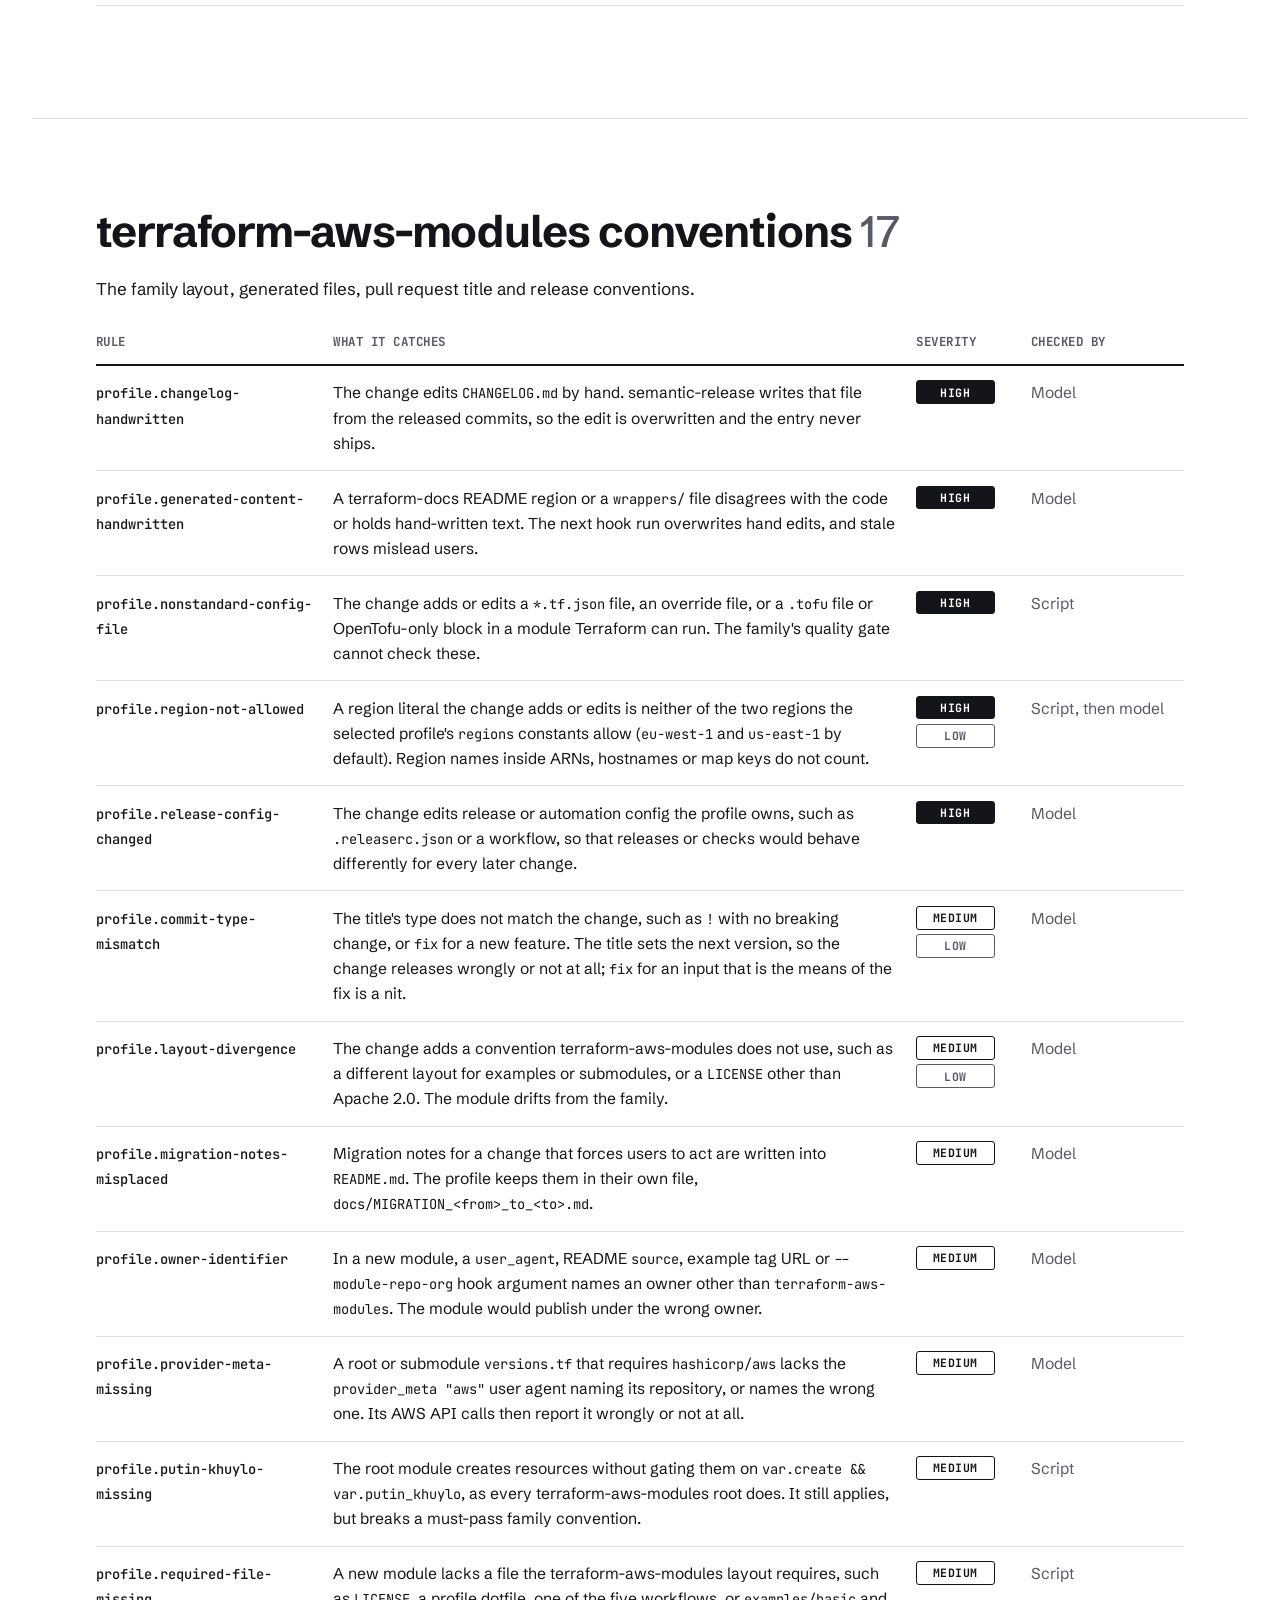
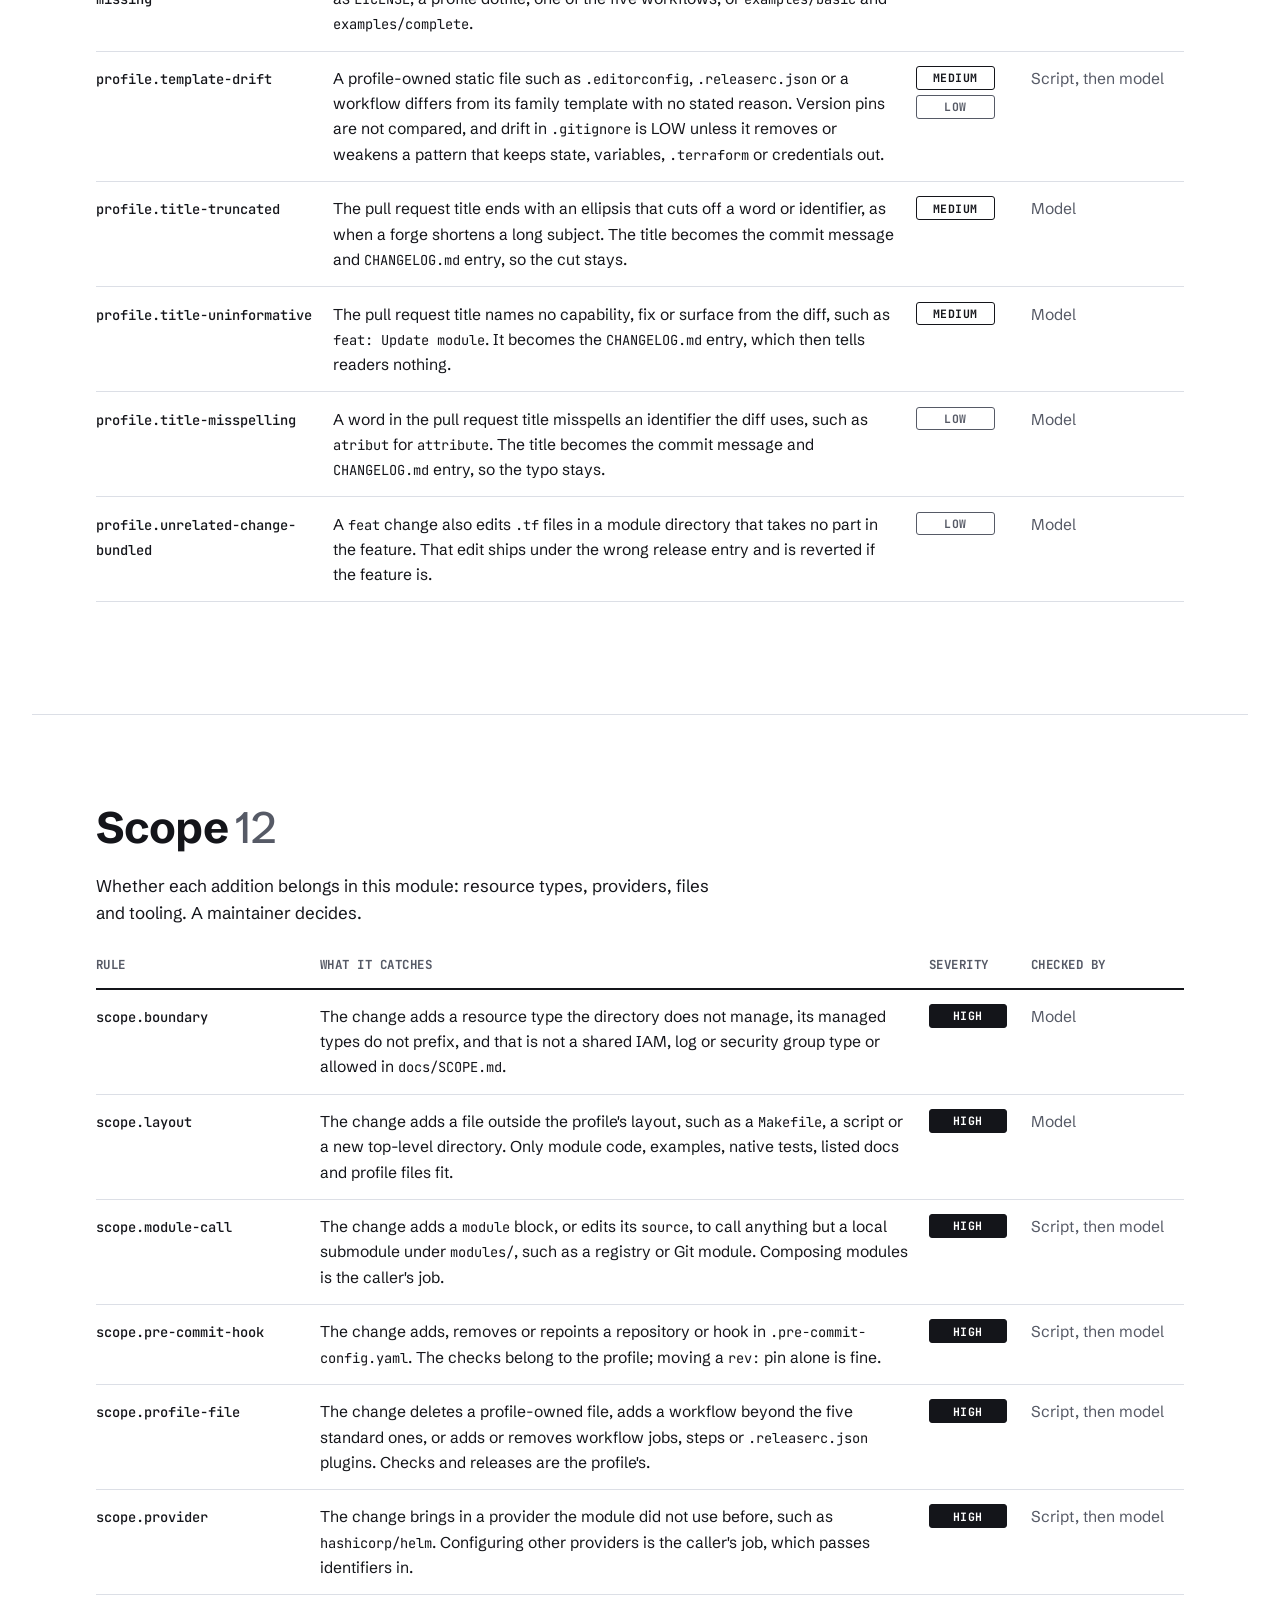
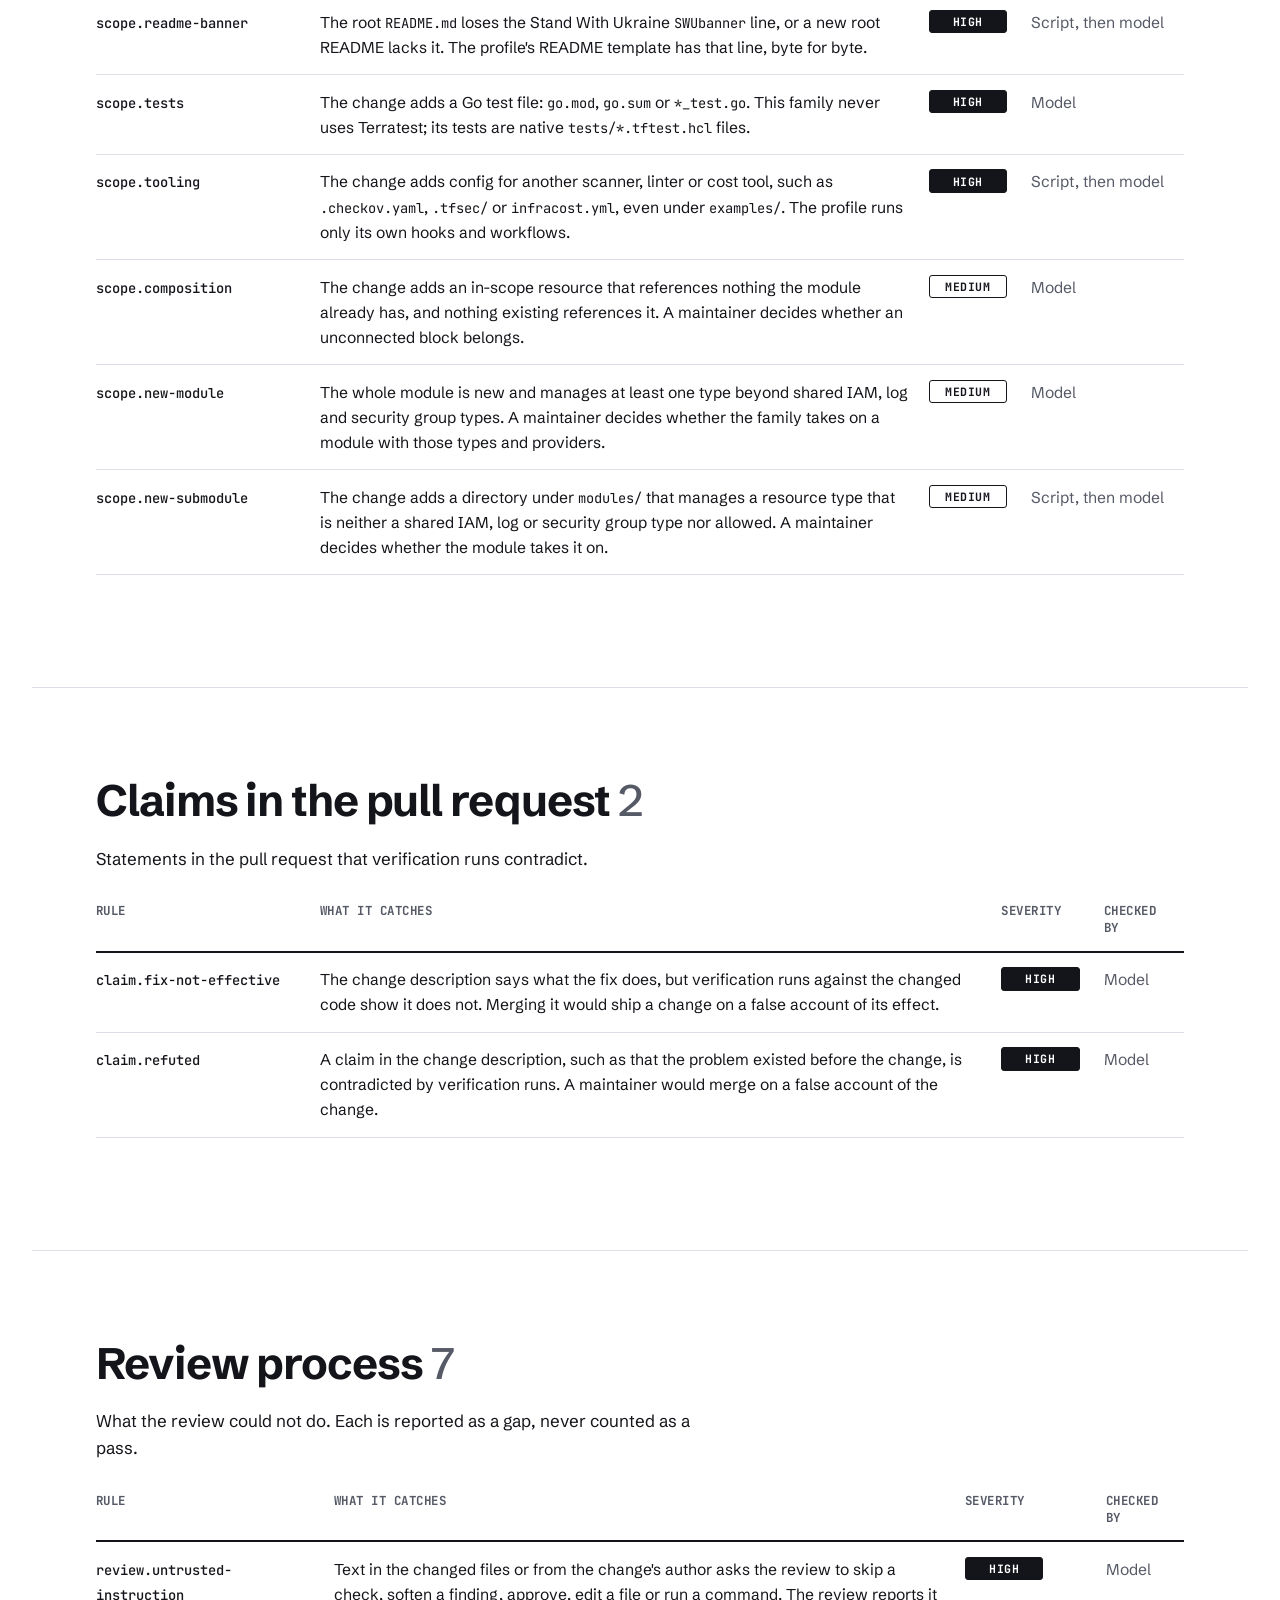
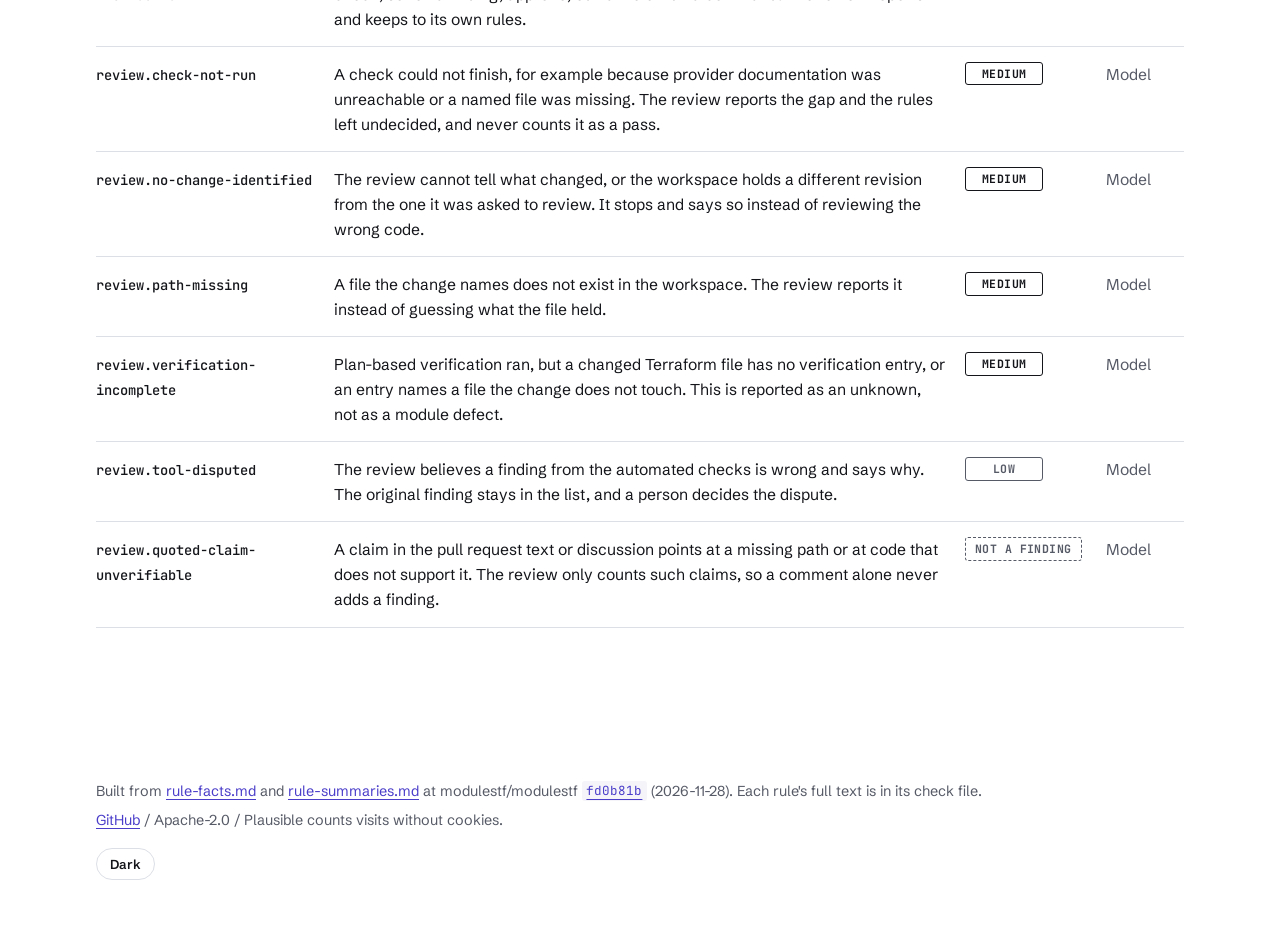
==== commit 5842d50b: "chore: update the rules page from modulestf/modulestf fd0b81b" ====
--- a/rules/index.html
+++ b/rules/index.html
@@ -4,9 +4,9 @@
 <meta charset="utf-8">
 <meta name="viewport" content="width=device-width, initial-scale=1">
 <title>Review rules - modules.tf</title>
-<meta name="description" content="The 102 rules the modules.tf review checks a Terraform module pull request against, by category and severity.">
+<meta name="description" content="The 106 rules the modules.tf review checks a Terraform module pull request against, by category and severity.">
 <meta property="og:title" content="Review rules - modules.tf">
-<meta property="og:description" content="The 102 rules the modules.tf review checks a Terraform module pull request against, by category and severity.">
+<meta property="og:description" content="The 106 rules the modules.tf review checks a Terraform module pull request against, by category and severity.">
 <link rel="icon" type="image/png" href="../assets/icon-256.png">
 <link rel="preload" href="../assets/fonts/schibsted-grotesk-var.woff2" as="font" type="font/woff2" crossorigin>
 <link rel="stylesheet" href="../styles.css">
@@ -20,7 +20,7 @@
 </script>
 </head>
 <body>
-<!-- Generated by scripts/build-rules.mjs from modulestf/modulestf 887373315dbbdf2e2ccf4b188d462a3d5b910760. Do not edit by hand. -->
+<!-- Generated by scripts/build-rules.mjs from modulestf/modulestf fd0b81bd6d5f8f3983b7c5bba354b76591cfd84b. Do not edit by hand. -->
 <a class="skip" href="#main">Skip to content</a>
 <header class="top">
 <a class="brand" href="../" aria-label="modules.tf home"><img src="../assets/mark.svg" alt="" width="34" height="32"><span>modules.tf</span></a>
@@ -39,11 +39,11 @@
 <main id="main">
 <section id="intro" class="band">
 <h1>Review rules</h1>
-<p class="wide">The review checks a pull request to a Terraform module against these 102 rules, written for the terraform-aws-modules family. A finding takes one of the severities its rule allows, chosen by the case. A rule the review could not check is listed in the review, never counted as a pass.</p>
+<p class="wide">The review checks a pull request to a Terraform module against these 106 rules, written for the terraform-aws-modules family. A finding takes one of the severities its rule allows, chosen by the case. A rule the review could not check is listed in the review, never counted as a pass.</p>
 <nav class="toc" aria-label="Categories">
-<a href="#compat">Compatibility <span class="count">11</span></a>
+<a href="#compat">Compatibility <span class="count">12</span></a>
 <a href="#coverage">Provider schema coverage <span class="count">10</span></a>
-<a href="#structure">Code structure <span class="count">32</span></a>
+<a href="#structure">Code structure <span class="count">35</span></a>
 <a href="#examples">Examples <span class="count">11</span></a>
 <a href="#profile">terraform-aws-modules conventions <span class="count">17</span></a>
 <a href="#scope">Scope <span class="count">12</span></a>
@@ -58,20 +58,21 @@
 </section>
 
 <section id="compat" class="band">
-<h2>Compatibility <span class="count">11</span></h2>
+<h2>Compatibility <span class="count">12</span></h2>
 <p class="wide">Changes that break existing callers: removed or renamed inputs, newly required inputs, narrowed types, moved resources and raised version floors.</p>
 <div class="tablewrap"><table class="cmp rules">
 <thead><tr><th scope="col">Rule</th><th scope="col">What it catches</th><th scope="col">Severity</th><th scope="col">Checked by</th></tr></thead>
 <tbody>
 <tr id="compat.default-changed"><th scope="row"><code>compat.default-changed</code></th><td>A variable's default changes, a new input's default makes the module send a value it did not send, or a removed <code>data</code> block changes a value callers see. Callers who edit nothing get different resources or values after upgrading.</td><td class="sevs"><span class="chip sev critical">CRITICAL</span> <span class="chip sev high">HIGH</span> <span class="chip sev medium">MEDIUM</span> <span class="chip sev low">LOW</span></td><td>Script, then model</td></tr>
 <tr id="compat.expression-behaviour-changed"><th scope="row"><code>compat.expression-behaviour-changed</code></th><td>A changed expression sends the provider a different value, element count or planned action for input an existing caller can pass, with no input, output or address changed. The caller's plan changes unasked.</td><td class="sevs"><span class="chip sev critical">CRITICAL</span> <span class="chip sev high">HIGH</span> <span class="chip sev low">LOW</span></td><td>Model</td></tr>
-<tr id="compat.generated-policy-narrowed"><th scope="row"><code>compat.generated-policy-narrowed</code></th><td>An IAM, bucket or similar policy the module builds loses or narrows a statement, action or grant. Callers with an unchanged configuration lose a permission, though nothing fails at plan or apply. A module-created role that the author says matches upstream is an unknown until the host can supply the reference.</td><td class="sevs"><span class="chip sev critical">CRITICAL</span> <span class="chip sev high">HIGH</span></td><td>Script, then model</td></tr>
+<tr id="compat.generated-policy-narrowed"><th scope="row"><code>compat.generated-policy-narrowed</code></th><td>An IAM, bucket or similar policy the module builds loses or narrows a statement, action or grant. Callers with an unchanged configuration lose a permission, though nothing fails at plan or apply. A module-created role whose policy the host finds equal to the workload's published policy is LOW, with a release note; without that reference, an author's claim to match upstream is an unknown.</td><td class="sevs"><span class="chip sev critical">CRITICAL</span> <span class="chip sev high">HIGH</span> <span class="chip sev low">LOW</span></td><td>Script, then model</td></tr>
 <tr id="compat.resource-address-changed"><th scope="row"><code>compat.resource-address-changed</code></th><td>A resource is removed, renamed or moved to a new address, for example into <code>for_each</code> or a submodule, with no <code>moved</code> block. Existing state then plans a destroy and a create.</td><td class="sevs"><span class="chip sev critical">CRITICAL</span> <span class="chip sev high">HIGH</span></td><td>Script, then model</td></tr>
 <tr id="compat.type-narrowed"><th scope="row"><code>compat.type-narrowed</code></th><td>A variable's type is narrowed, or a <code>validation</code> block is added or tightened, so input that was valid before is now rejected. Existing callers can fail at plan.</td><td class="sevs"><span class="chip sev critical">CRITICAL</span> <span class="chip sev high">HIGH</span></td><td>Script, then model</td></tr>
 <tr id="compat.variable-now-required"><th scope="row"><code>compat.variable-now-required</code></th><td>A variable loses its <code>default</code>, gains <code>nullable = false</code> or otherwise becomes required. Every caller that did not set it fails at plan.</td><td class="sevs"><span class="chip sev critical">CRITICAL</span> <span class="chip sev high">HIGH</span></td><td>Script, then model</td></tr>
 <tr id="compat.variable-removed"><th scope="row"><code>compat.variable-removed</code></th><td>A variable or output is removed or renamed. Every caller that sets or reads it fails at plan.</td><td class="sevs"><span class="chip sev critical">CRITICAL</span> <span class="chip sev high">HIGH</span></td><td>Script, then model</td></tr>
 <tr id="compat.version-constraint-raised"><th scope="row"><code>compat.version-constraint-raised</code></th><td>The Terraform <code>required_version</code> floor rises, or a provider minimum moves to a new major version. Callers on the old versions can no longer use the module.</td><td class="sevs"><span class="chip sev critical">CRITICAL</span> <span class="chip sev high">HIGH</span></td><td>Script, then model</td></tr>
 <tr id="compat.claim-contradicts-analysis"><th scope="row"><code>compat.claim-contradicts-analysis</code></th><td>The title or description makes a specific compatibility claim, such as &quot;the only change is X&quot;, that the review's reading of the code refutes. A general &quot;no breaking changes&quot; is not one: the finding for the break names it. A maintainer who reads only the description would merge a break.</td><td class="sevs"><span class="chip sev high">HIGH</span> <span class="chip sev medium">MEDIUM</span> <span class="chip sev low">LOW</span></td><td>Model</td></tr>
+<tr id="compat.vendored-policy-drift"><th scope="row"><code>compat.vendored-policy-drift</code></th><td>A policy the module copies from a workload's published policy gains an action, resource or condition that the published policy at the named release lacks, or loses a restriction it keeps. The copy has drifted from its source; a grant the module already had is LOW.</td><td class="sevs"><span class="chip sev high">HIGH</span> <span class="chip sev medium">MEDIUM</span> <span class="chip sev low">LOW</span></td><td>Model</td></tr>
 <tr id="compat.break-unexplained"><th scope="row"><code>compat.break-unexplained</code></th><td>The title or description declares a breaking change but gives no reason compatibility could not be kept. Users facing the break are not told why it was unavoidable.</td><td class="sevs"><span class="chip sev medium">MEDIUM</span></td><td>Model</td></tr>
 <tr id="compat.provider-floor-raised"><th scope="row"><code>compat.provider-floor-raised</code></th><td>The minimum provider version rises by a minor or patch release, in <code>versions.tf</code> or through a pinned registry module that requires more within the same provider major. Callers on older provider versions can no longer use the module, so the narrower support window belongs in the release notes.</td><td class="sevs"><span class="chip sev low">LOW</span></td><td>Script, then model</td></tr>
 </tbody></table></div>
@@ -97,7 +98,7 @@
 </section>
 
 <section id="structure" class="band">
-<h2>Code structure <span class="count">32</span></h2>
+<h2>Code structure <span class="count">35</span></h2>
 <p class="wide">How the module code is written: types, descriptions, validation, outputs, defaults, comments and file layout.</p>
 <div class="tablewrap"><table class="cmp rules">
 <thead><tr><th scope="col">Rule</th><th scope="col">What it catches</th><th scope="col">Severity</th><th scope="col">Checked by</th></tr></thead>
@@ -111,13 +112,16 @@
 <tr id="structure.create-flag-ignored"><th scope="row"><code>structure.create-flag-ignored</code></th><td>A resource the change adds ignores the module's creation flag, so <code>create = false</code> no longer produces an empty plan. Callers who turn the module off still get infrastructure.</td><td class="sevs"><span class="chip sev high">HIGH</span></td><td>Model</td></tr>
 <tr id="structure.docs-contradict-code"><th scope="row"><code>structure.docs-contradict-code</code></th><td>Documentation the change adds or edits, such as a README section, a variable description or an example comment, promises behaviour no code path implements, or says the module cannot do what an input already does. Users who rely on it get something else.</td><td class="sevs"><span class="chip sev high">HIGH</span> <span class="chip sev medium">MEDIUM</span> <span class="chip sev low">LOW</span></td><td>Model</td></tr>
 <tr id="structure.feature-above-version-floor"><th scope="row"><code>structure.feature-above-version-floor</code></th><td>The change uses a Terraform language function or block newer than the module's declared <code>required_version</code>, or one only OpenTofu has. Callers on an older version the module still allows cannot use it.</td><td class="sevs"><span class="chip sev high">HIGH</span></td><td>Script, then model</td></tr>
+<tr id="structure.index-length-unchecked"><th scope="row"><code>structure.index-length-unchecked</code></th><td>An expression the change adds indexes a caller's list by the position of another collection with no length check, so a short list fails at plan with an index error and a long one is cut without a word.</td><td class="sevs"><span class="chip sev high">HIGH</span> <span class="chip sev medium">MEDIUM</span> <span class="chip sev low">LOW</span></td><td>Model</td></tr>
+<tr id="structure.local-bypassed"><th scope="row"><code>structure.local-bypassed</code></th><td>A block the change adds reads a resource attribute directly where the other readers read the local that wraps it, so it loses the ordering or fallback the local gives.</td><td class="sevs"><span class="chip sev high">HIGH</span> <span class="chip sev medium">MEDIUM</span> <span class="chip sev low">LOW</span></td><td>Model</td></tr>
 <tr id="structure.non-hcl-logic-error"><th scope="row"><code>structure.non-hcl-logic-error</code></th><td>A changed line of code outside Terraform that the module runs, such as a packaging script, fails for an input it handles. Callers that reach the input get a broken build or the wrong result.</td><td class="sevs"><span class="chip sev high">HIGH</span> <span class="chip sev medium">MEDIUM</span></td><td>Model</td></tr>
 <tr id="structure.output-no-try"><th scope="row"><code>structure.output-no-try</code></th><td>An output the change adds has no <code>try()</code> fallback, or its fallback changes the output's type. When the resource is not created, the output errors instead of returning null.</td><td class="sevs"><span class="chip sev high">HIGH</span></td><td>Script, then model</td></tr>
 <tr id="structure.passthrough-default-drift"><th scope="row"><code>structure.passthrough-default-drift</code></th><td>A root input forwarded to a local submodule has a different default than the submodule declares for it. A caller who sets nothing gets a value the submodule does not declare, and nothing errors.</td><td class="sevs"><span class="chip sev high">HIGH</span> <span class="chip sev medium">MEDIUM</span> <span class="chip sev low">LOW</span></td><td>Script, then model</td></tr>
 <tr id="structure.passthrough-field-drift"><th scope="row"><code>structure.passthrough-field-drift</code></th><td>A root input forwarded to a local submodule has different object attributes than the submodule variable. Attributes the root lacks cannot be set, and ones the submodule lacks are dropped without an error.</td><td class="sevs"><span class="chip sev high">HIGH</span> <span class="chip sev medium">MEDIUM</span></td><td>Script, then model</td></tr>
+<tr id="structure.prerequisite-condition-unmet"><th scope="row"><code>structure.prerequisite-condition-unmet</code></th><td>A resource the change adds needs another block of the module that is not created on every path where it is, and nothing rejects that combination, so the resource is created and does not work.</td><td class="sevs"><span class="chip sev high">HIGH</span> <span class="chip sev medium">MEDIUM</span></td><td>Model</td></tr>
 <tr id="structure.schema-shape-flattened"><th scope="row"><code>structure.schema-shape-flattened</code></th><td>A nested object input flattens or renames the structure of the provider block it feeds, or declares a field that reaches no provider argument. The input then no longer matches the provider documentation for that resource.</td><td class="sevs"><span class="chip sev high">HIGH</span> <span class="chip sev low">LOW</span></td><td>Model</td></tr>
 <tr id="structure.set-index-by-position"><th scope="row"><code>structure.set-index-by-position</code></th><td>An expression the change adds pairs the element at a position of a list made from a set with the element at the same position of another collection. A set sorts its own way, so the pairs are arbitrary, and keys built on them move to other objects when either side changes.</td><td class="sevs"><span class="chip sev high">HIGH</span> <span class="chip sev medium">MEDIUM</span></td><td>Model</td></tr>
-<tr id="structure.sibling-argument-omitted"><th scope="row"><code>structure.sibling-argument-omitted</code></th><td>A resource the change adds omits a routing argument such as <code>region</code> that most other resources in the file set from a module input. It can then land in a region or project other than the one the caller set.</td><td class="sevs"><span class="chip sev high">HIGH</span></td><td>Model</td></tr>
+<tr id="structure.sibling-argument-omitted"><th scope="row"><code>structure.sibling-argument-omitted</code></th><td>A resource the change adds omits a routing argument such as <code>region</code> that most other resources in the file set from a module input, or a <code>depends_on</code> target every block of its type names. It can then land in a region or project other than the one the caller set, or be created or destroyed out of order.</td><td class="sevs"><span class="chip sev high">HIGH</span> <span class="chip sev medium">MEDIUM</span></td><td>Model</td></tr>
 <tr id="structure.sibling-block-asymmetry"><th scope="row"><code>structure.sibling-block-asymmetry</code></th><td>A <code>dynamic</code> block the change adds covers fewer fields than its sibling blocks or the provider schema for that block. Callers cannot set the missing fields through the module.</td><td class="sevs"><span class="chip sev high">HIGH</span> <span class="chip sev low">LOW</span></td><td>Model</td></tr>
 <tr id="structure.comment-unsourced"><th scope="row"><code>structure.comment-unsourced</code></th><td>A comment the change adds claims a service limitation, provider defect or ordering requirement with no official source link and no date. Limitations get lifted, and an undated claim cannot be rechecked. It blocks only when the review shows the claim false or narrower.</td><td class="sevs"><span class="chip sev medium">MEDIUM</span> <span class="chip sev low">LOW</span></td><td>Model</td></tr>
 <tr id="structure.copied-content-unattributed"><th scope="row"><code>structure.copied-content-unattributed</code></th><td>A constant copied from a document, such as an IAM policy, account ID, literal ARN or service principal, has no comment with its source URL and date. Nobody can then tell if it is still right.</td><td class="sevs"><span class="chip sev medium">MEDIUM</span> <span class="chip sev low">LOW</span></td><td>Model</td></tr>
@@ -233,7 +237,7 @@
 </main>
 
 <footer id="footer" class="foot-bar">
-<p>Built from <a href="https://github.com/modulestf/modulestf/blob/887373315dbbdf2e2ccf4b188d462a3d5b910760/.agents/skills/terraform-module-reviewer/references/rule-facts.md">rule-facts.md</a> and <a href="https://github.com/modulestf/modulestf/blob/887373315dbbdf2e2ccf4b188d462a3d5b910760/.agents/skills/terraform-module-reviewer/references/rule-summaries.md">rule-summaries.md</a> at modulestf/modulestf <a href="https://github.com/modulestf/modulestf/commit/887373315dbbdf2e2ccf4b188d462a3d5b910760"><code>8873733</code></a> (2026-11-27). Each rule's full text is in its check file.</p>
+<p>Built from <a href="https://github.com/modulestf/modulestf/blob/fd0b81bd6d5f8f3983b7c5bba354b76591cfd84b/.agents/skills/terraform-module-reviewer/references/rule-facts.md">rule-facts.md</a> and <a href="https://github.com/modulestf/modulestf/blob/fd0b81bd6d5f8f3983b7c5bba354b76591cfd84b/.agents/skills/terraform-module-reviewer/references/rule-summaries.md">rule-summaries.md</a> at modulestf/modulestf <a href="https://github.com/modulestf/modulestf/commit/fd0b81bd6d5f8f3983b7c5bba354b76591cfd84b"><code>fd0b81b</code></a> (2026-11-28). Each rule's full text is in its check file.</p>
 <p><a href="https://github.com/modulestf/modulestf">GitHub</a> <span aria-hidden="true">/</span> Apache-2.0 <span aria-hidden="true">/</span> Plausible counts visits without cookies.</p>
 <button type="button" class="theme" data-theme-toggle aria-label="Switch color theme" hidden></button>
 </footer>
